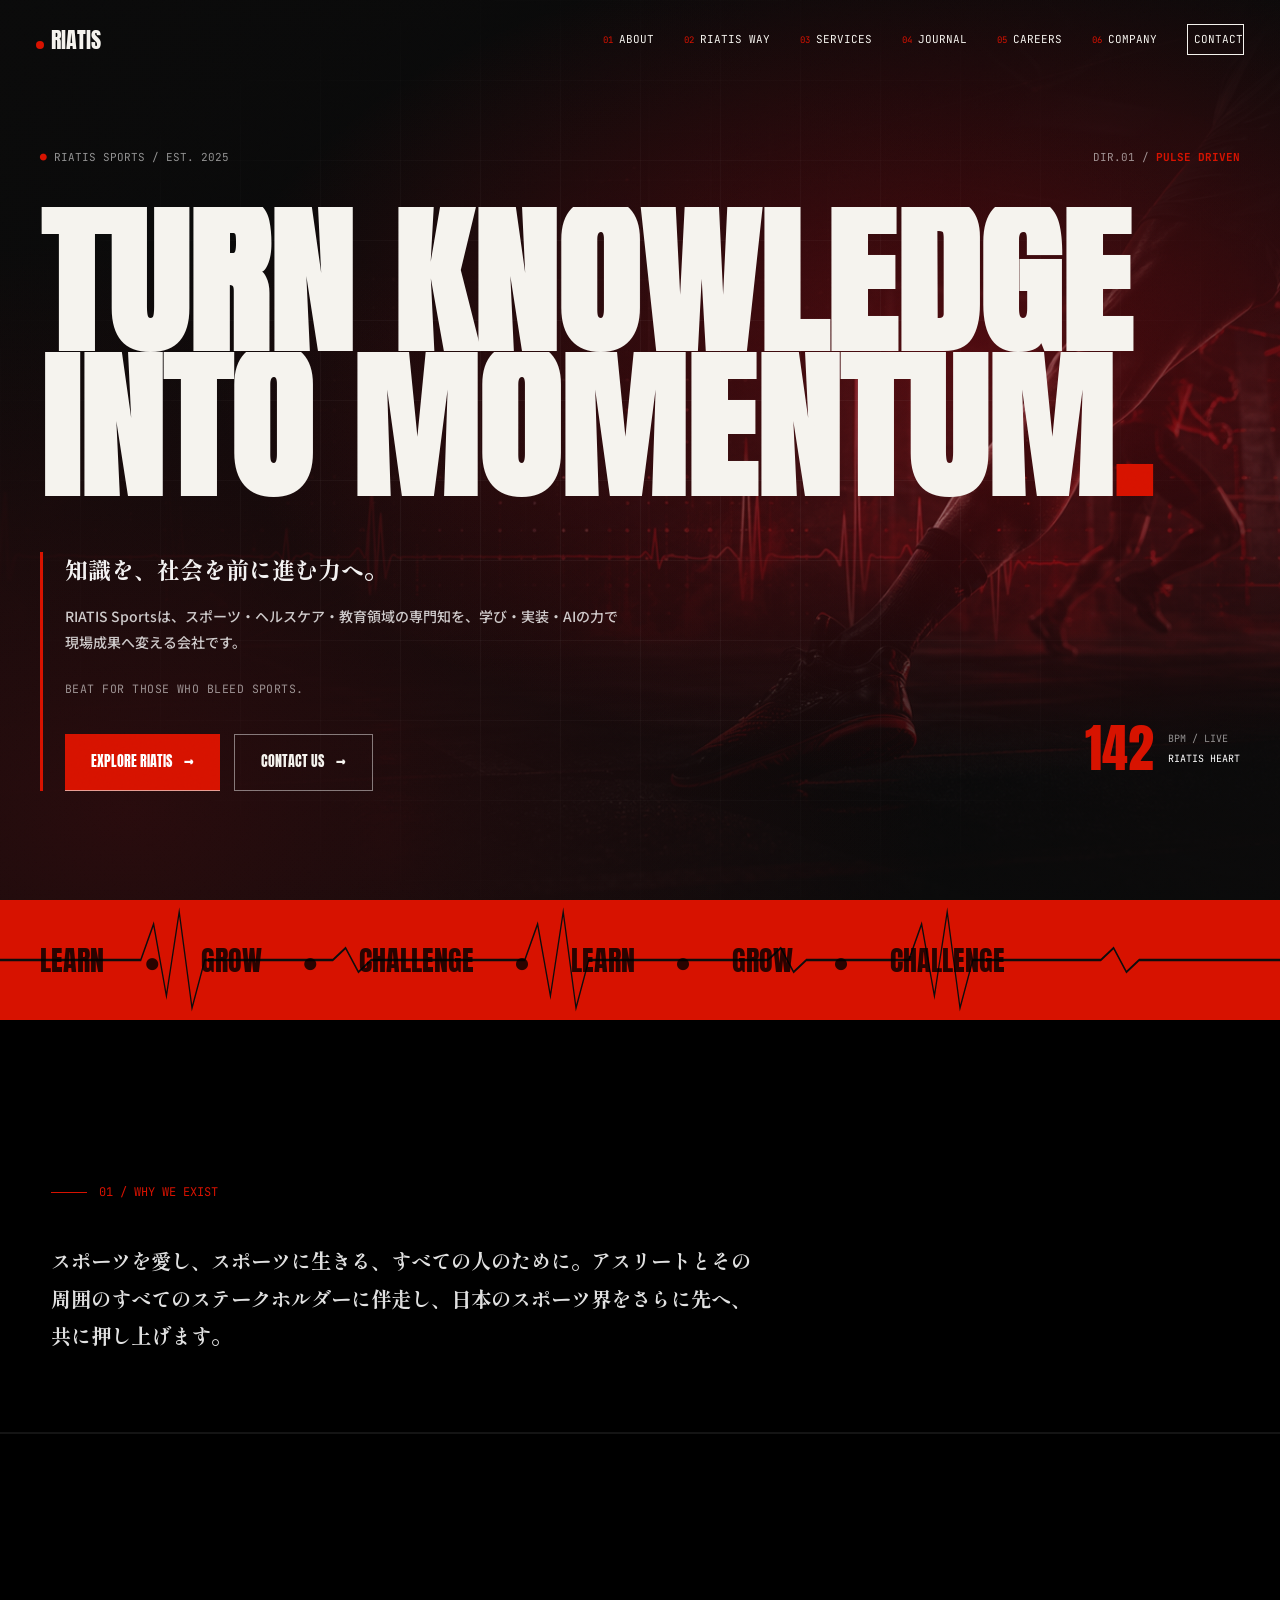
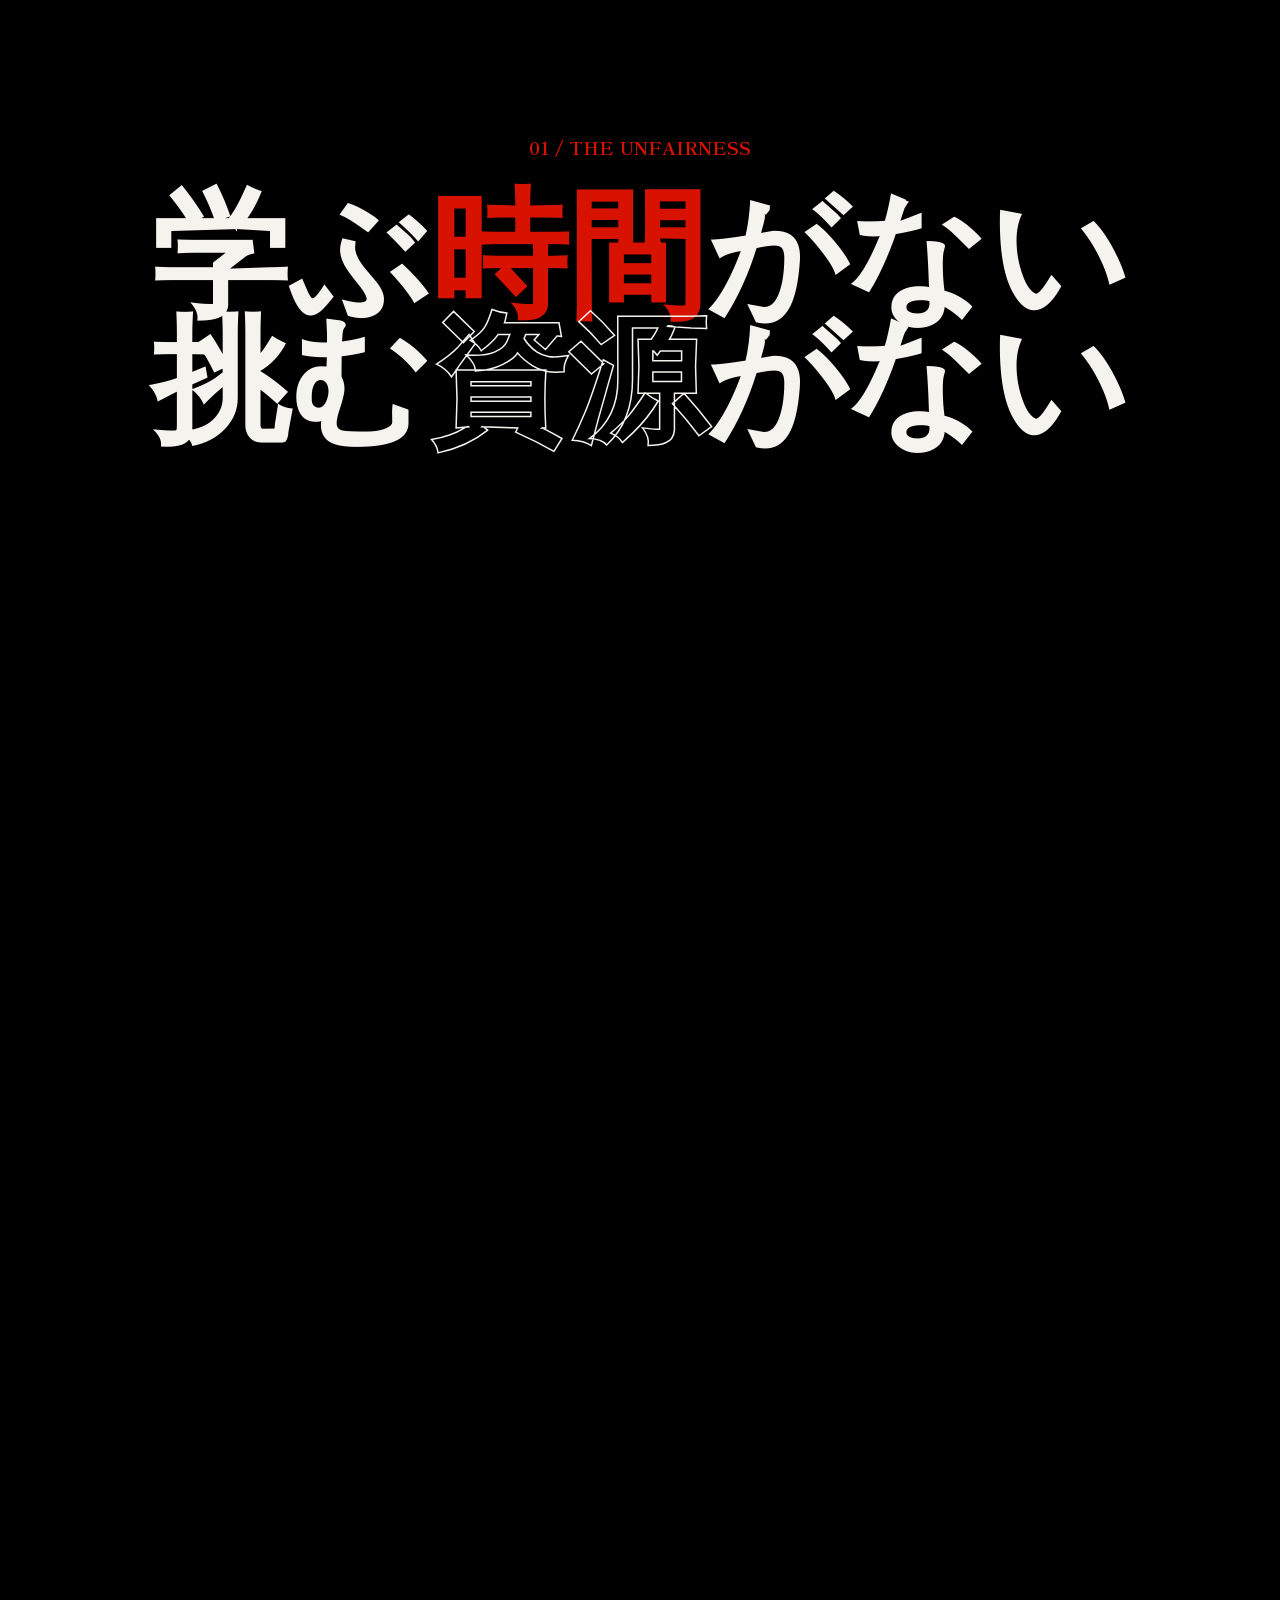
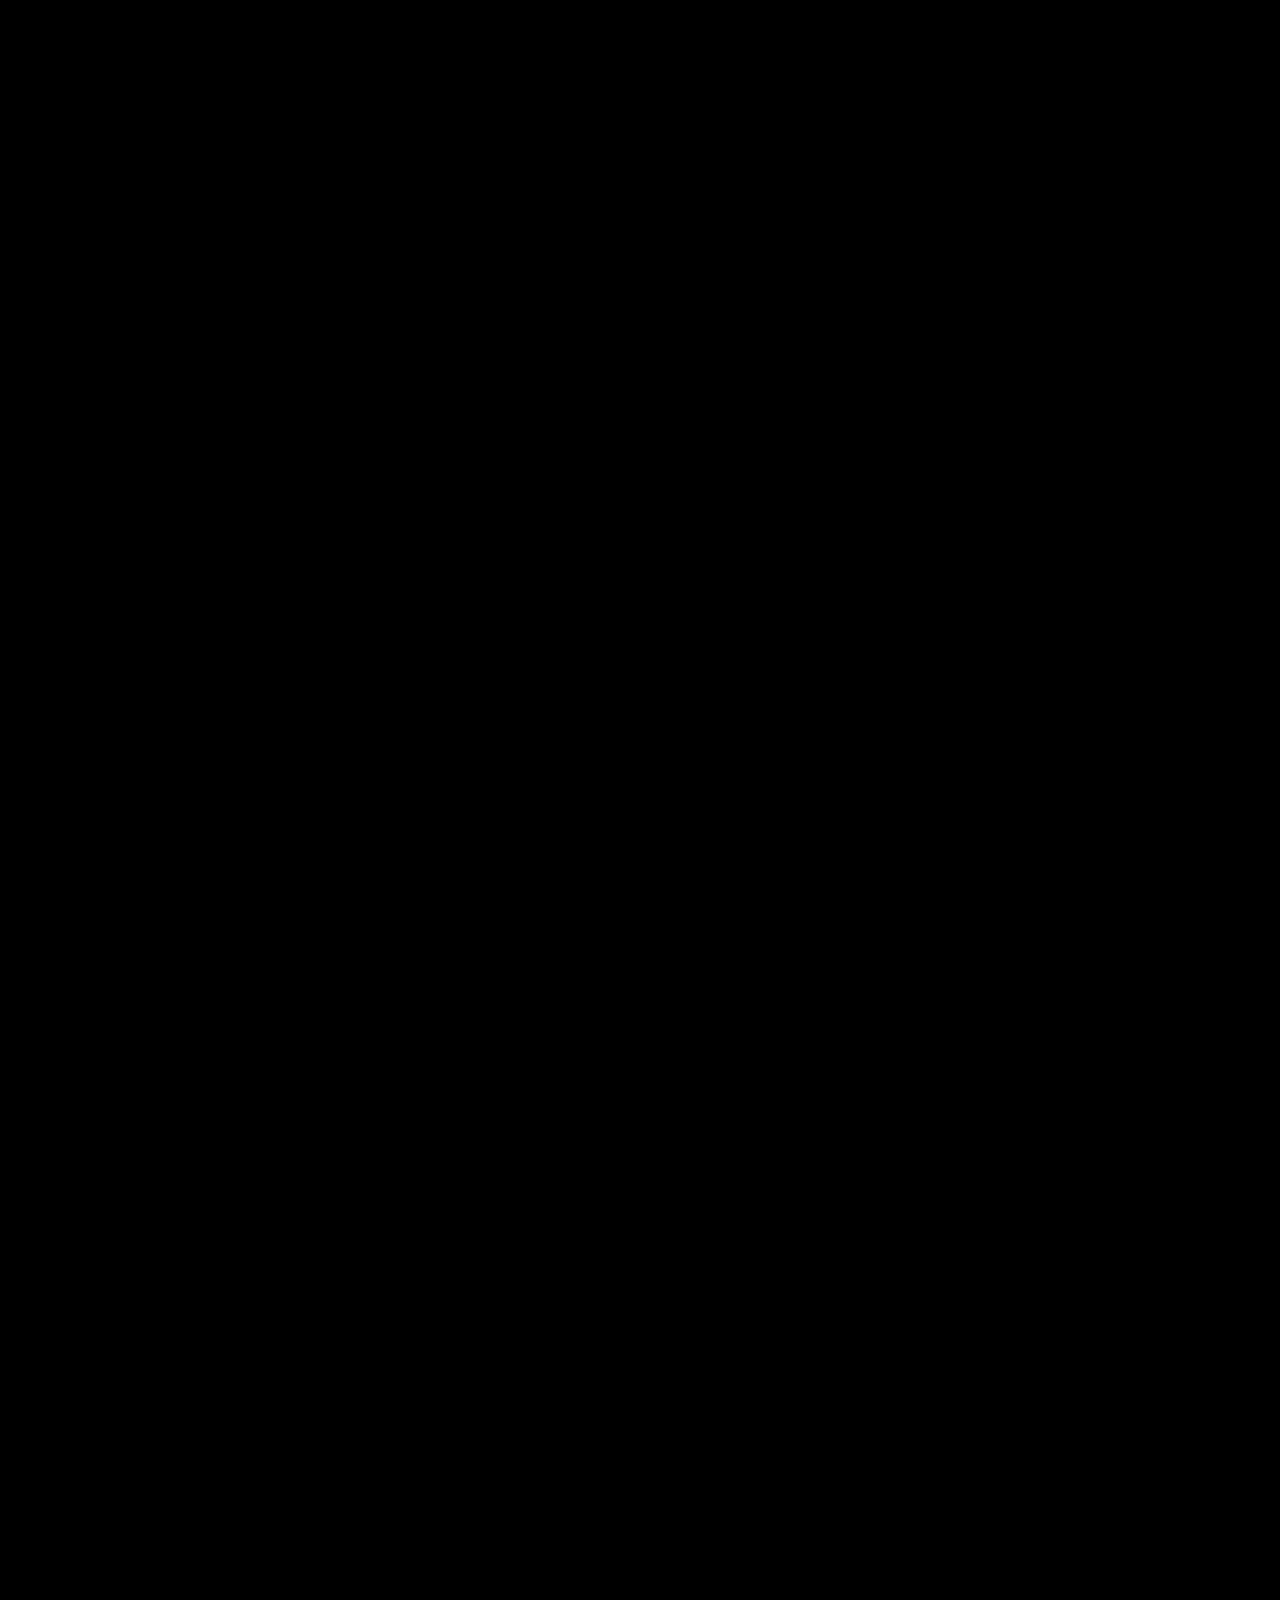
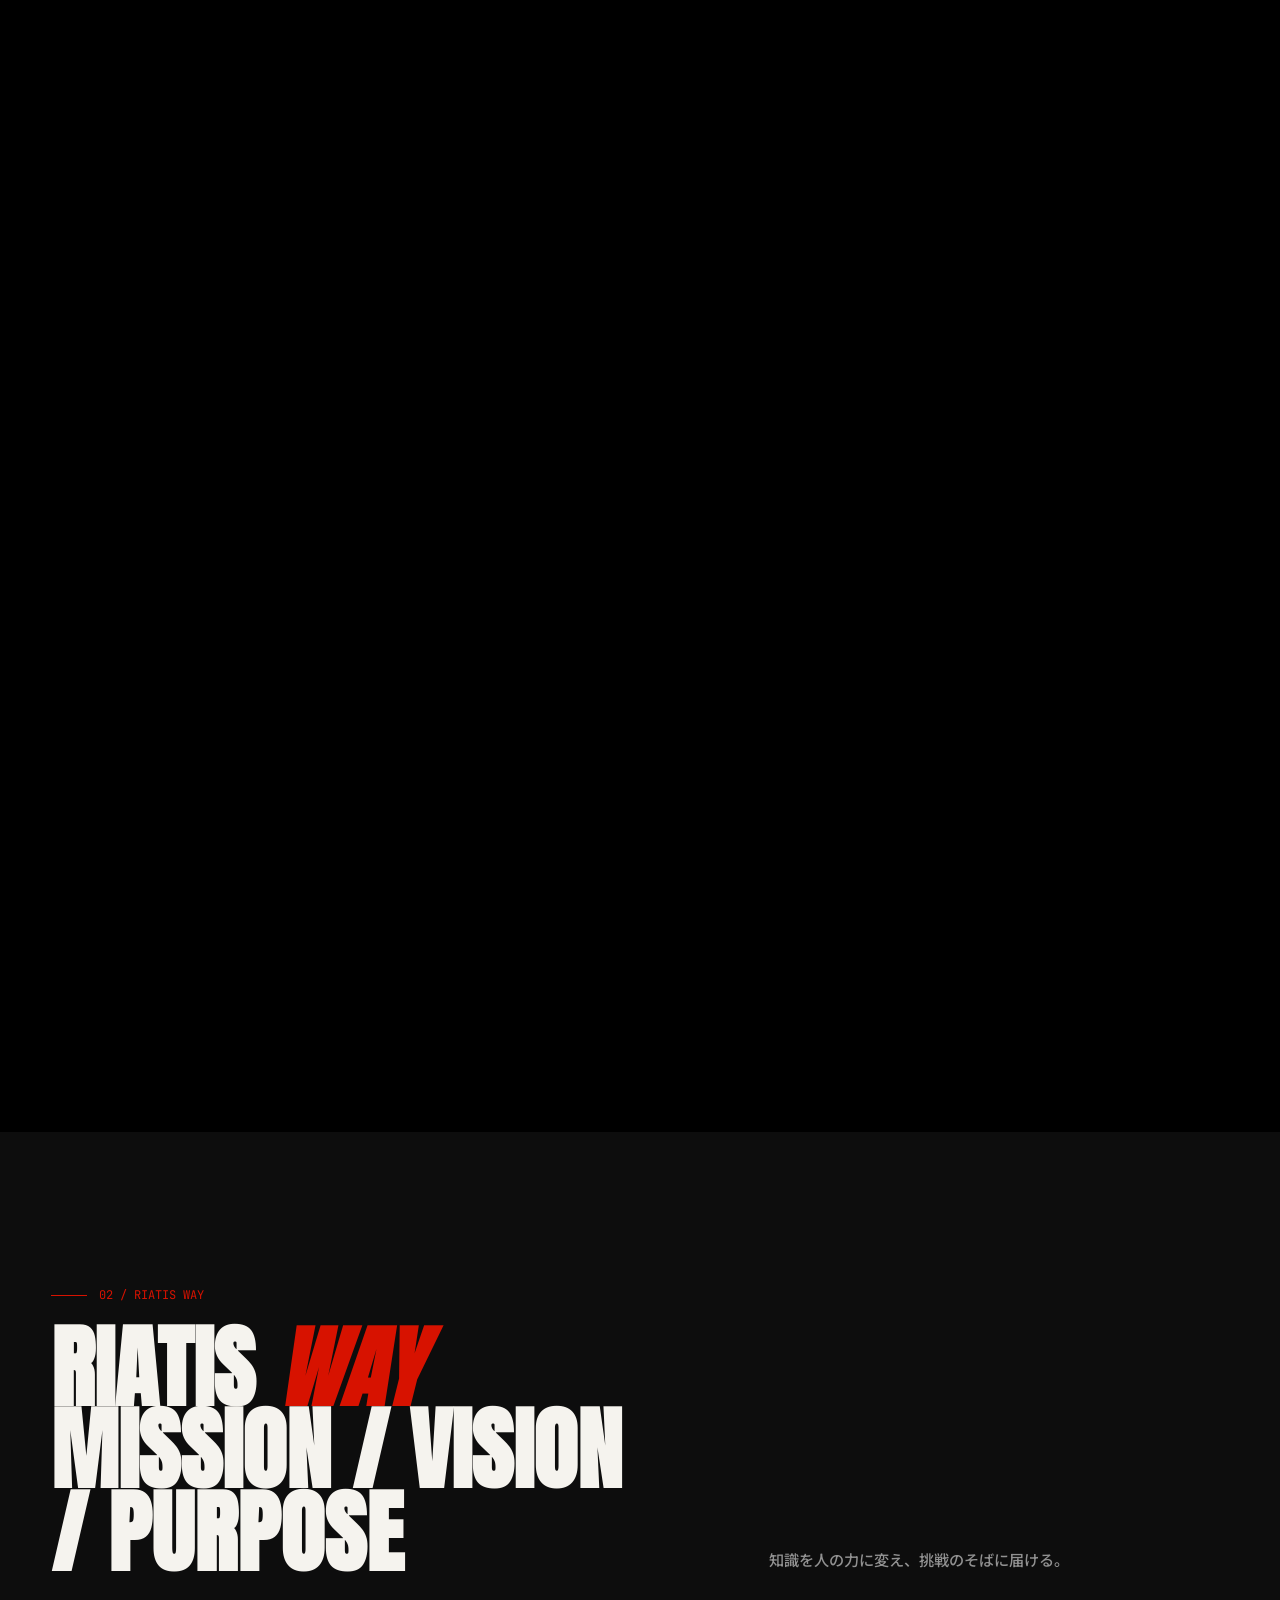
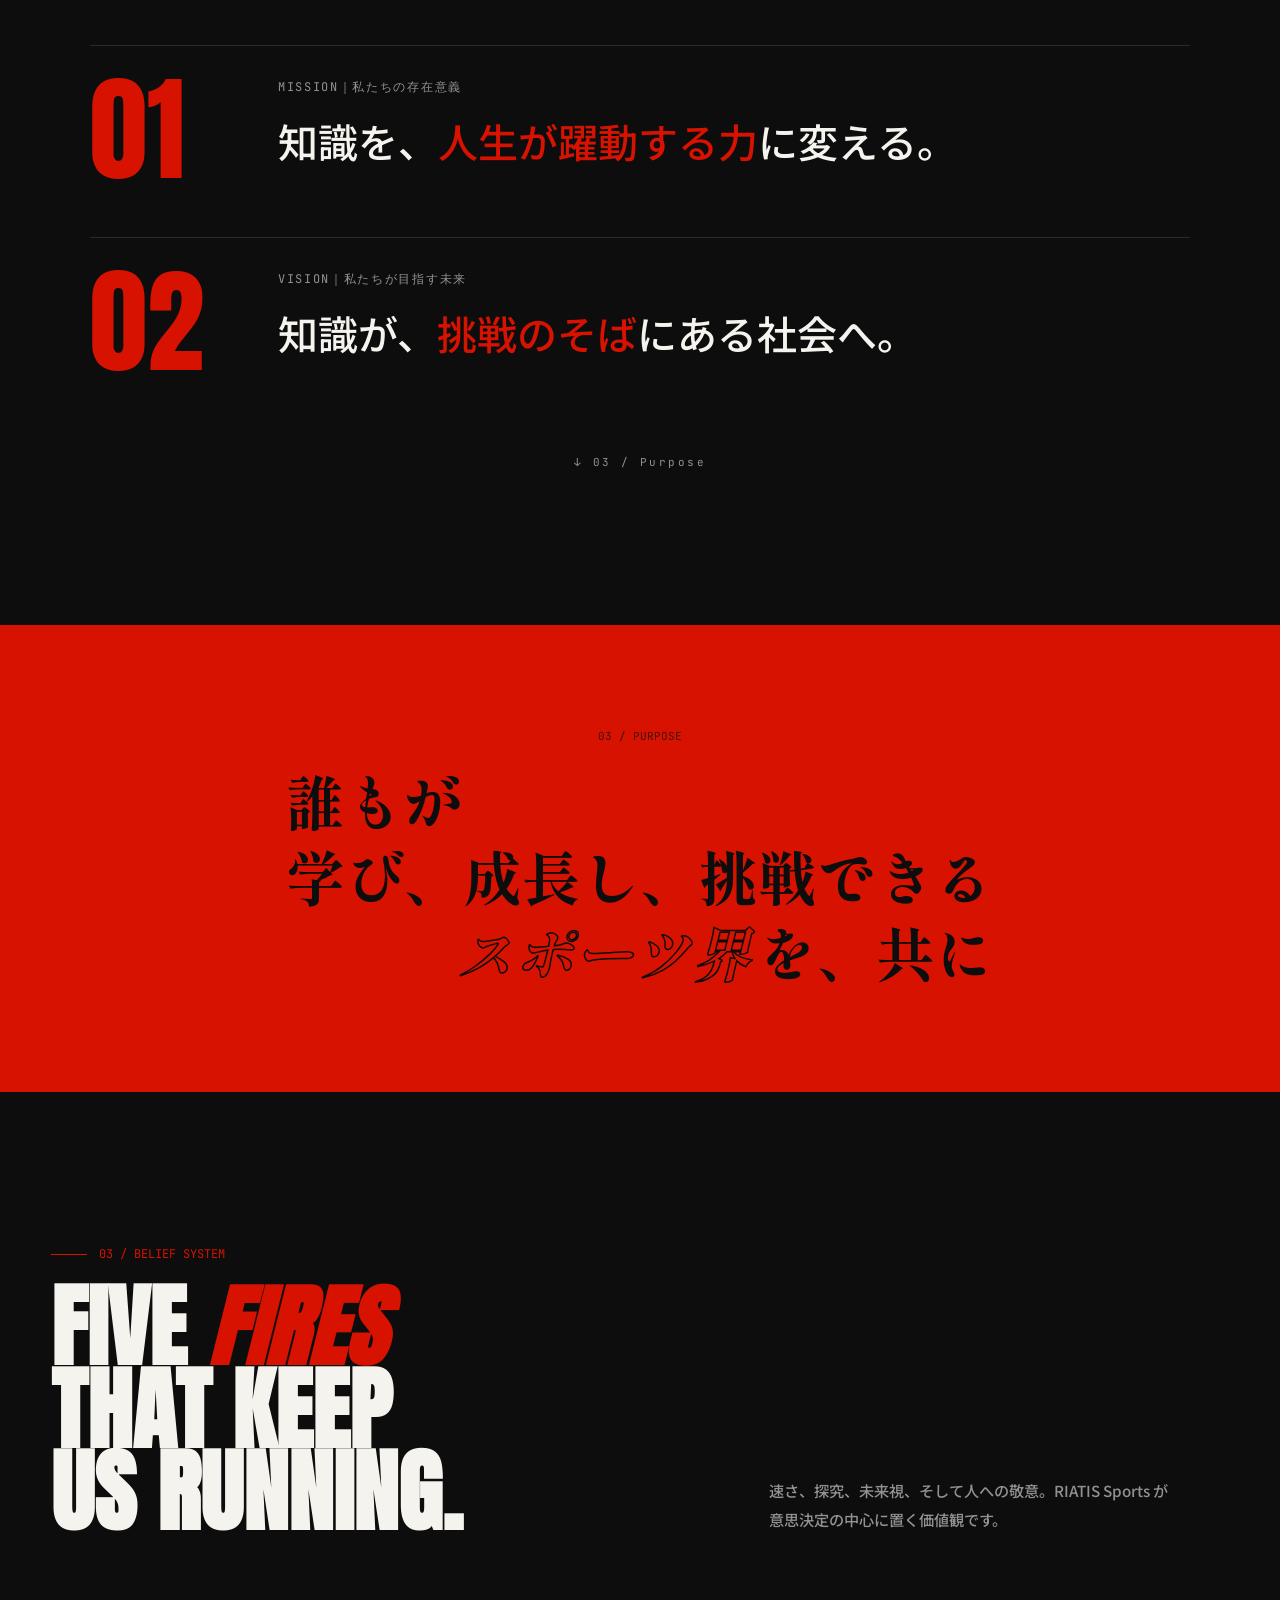
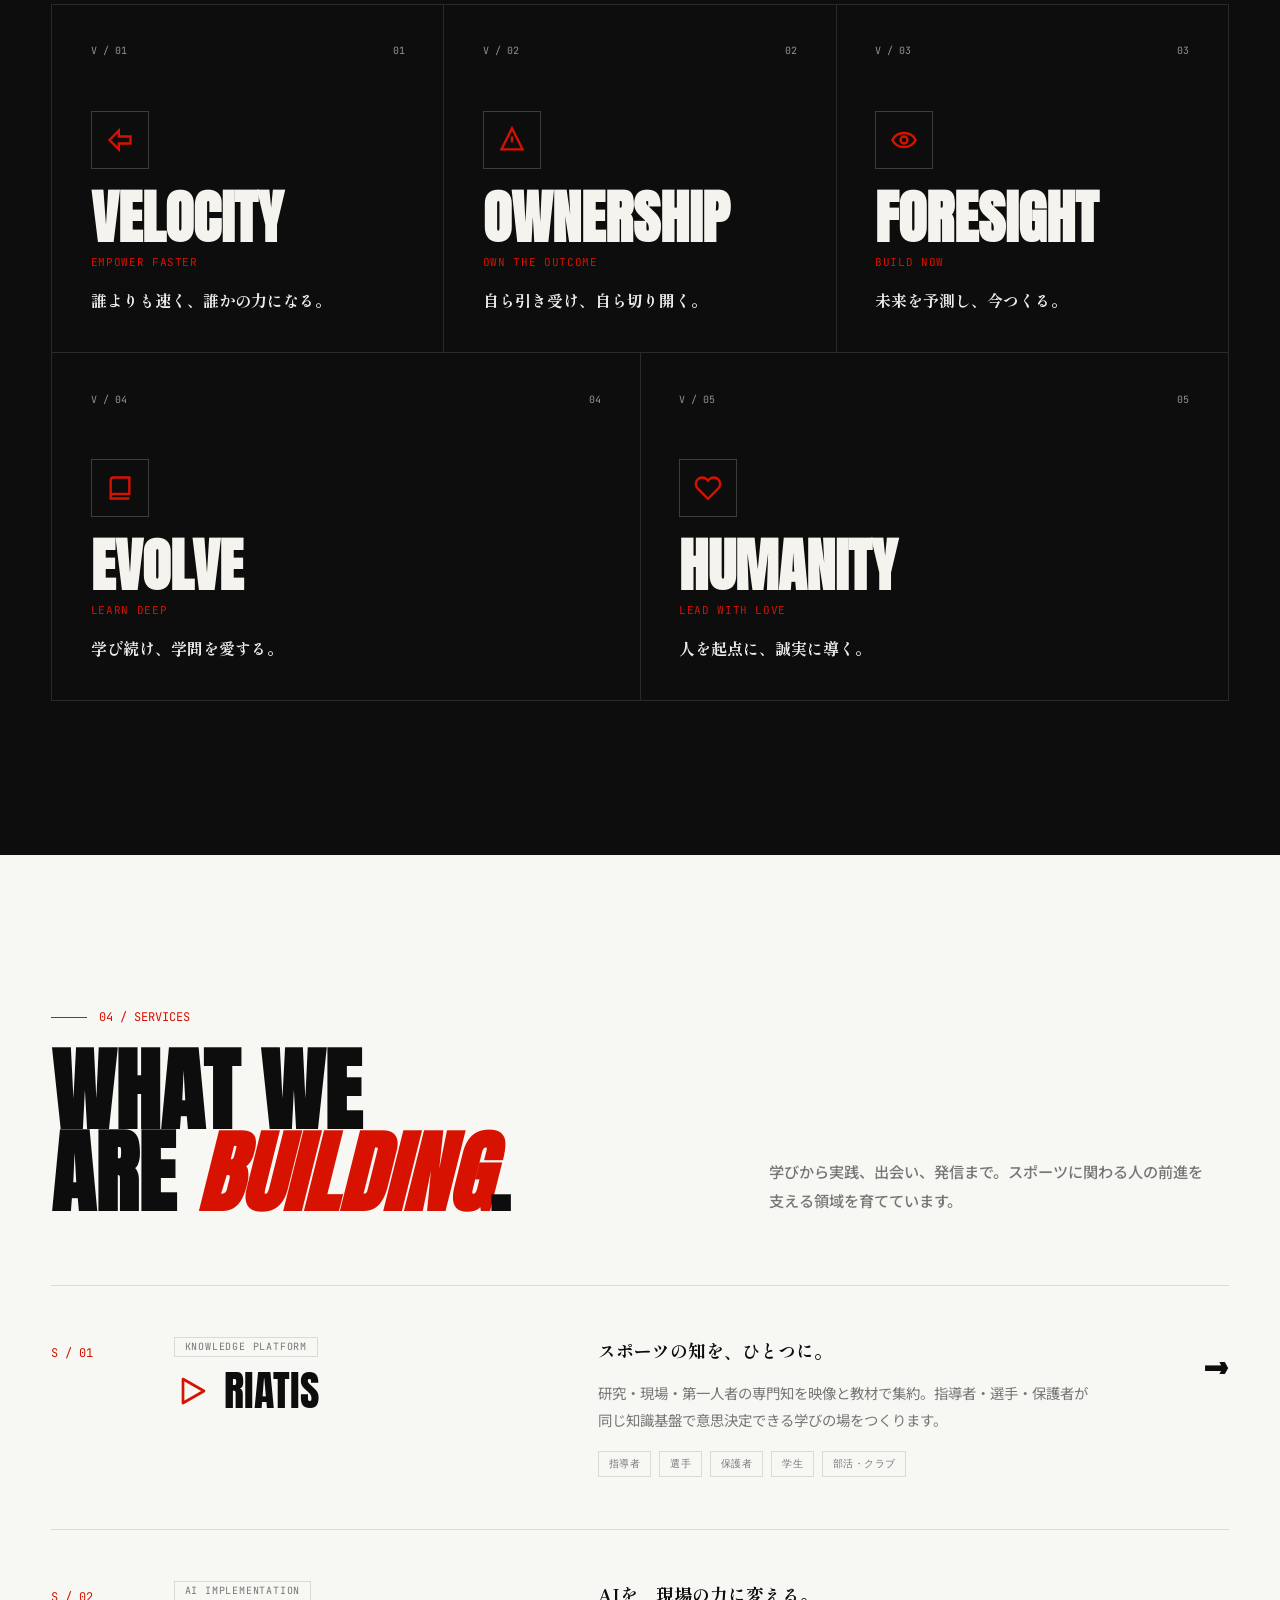
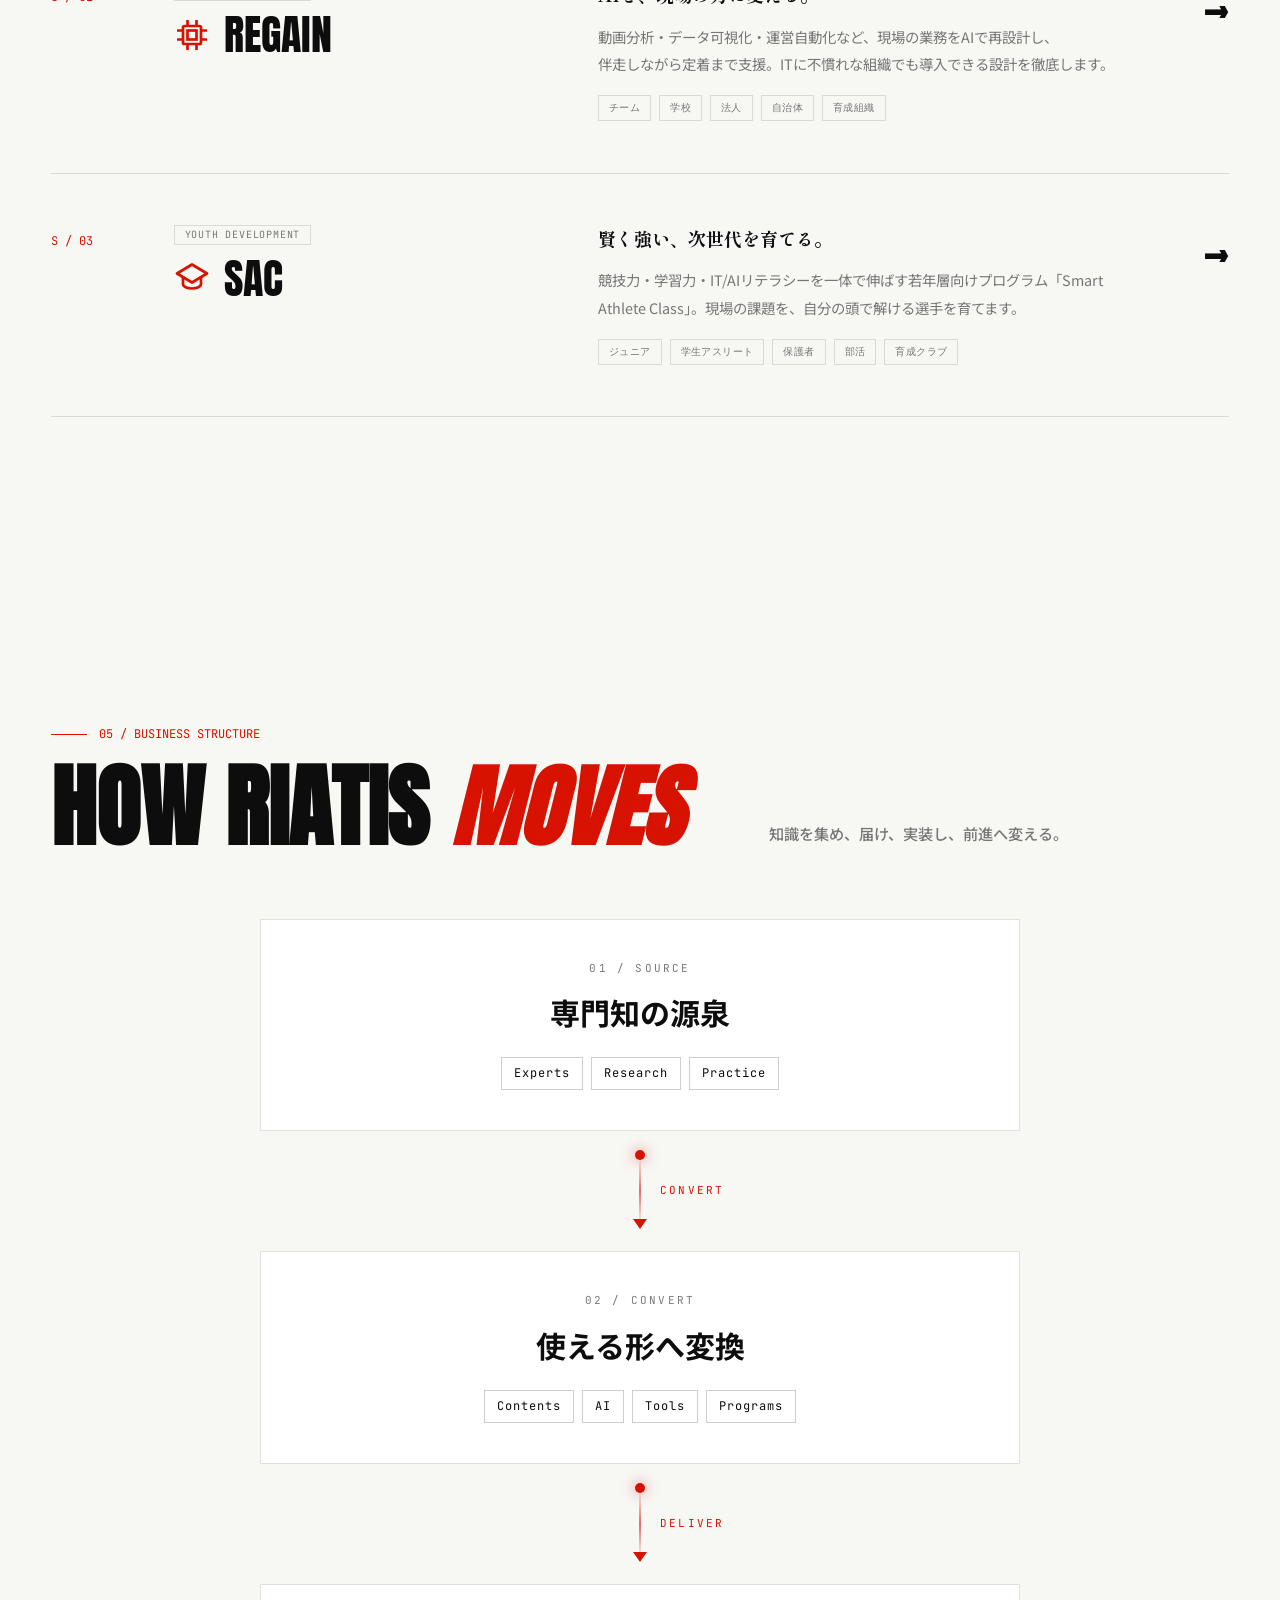
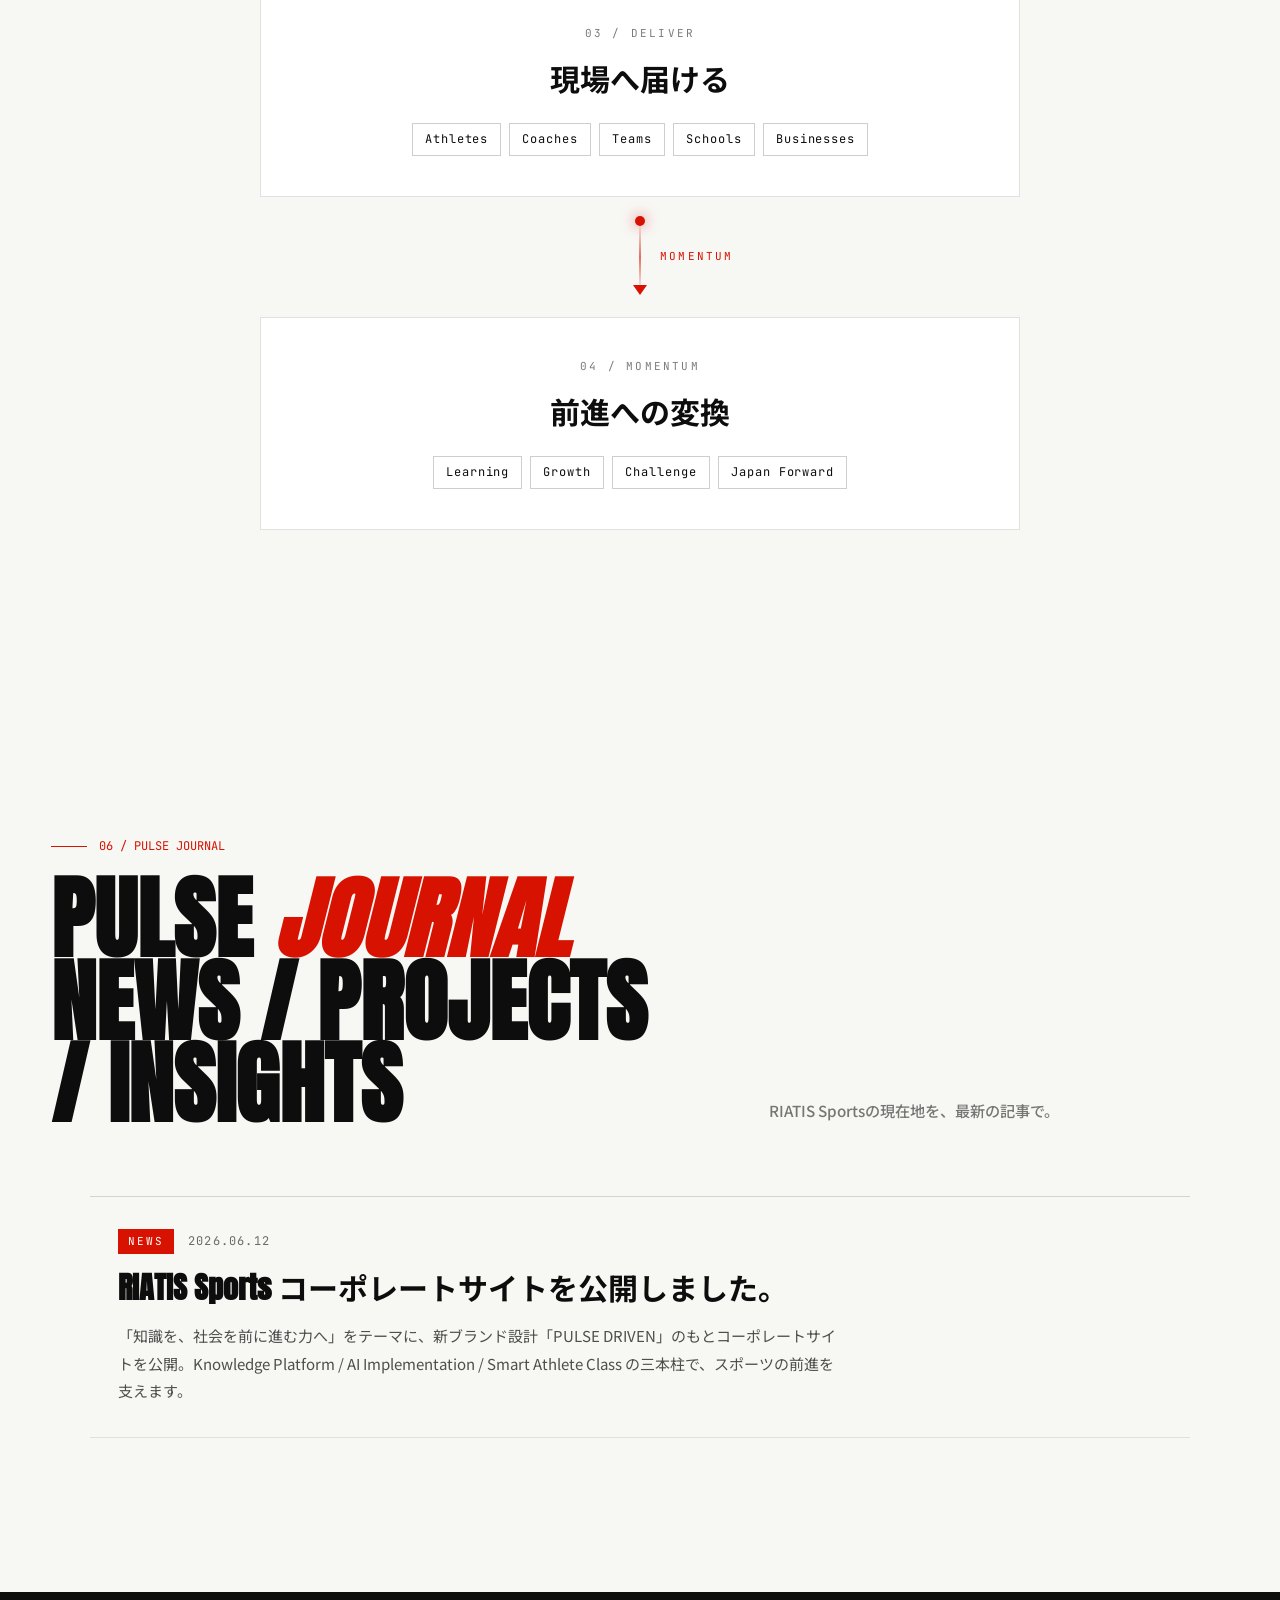
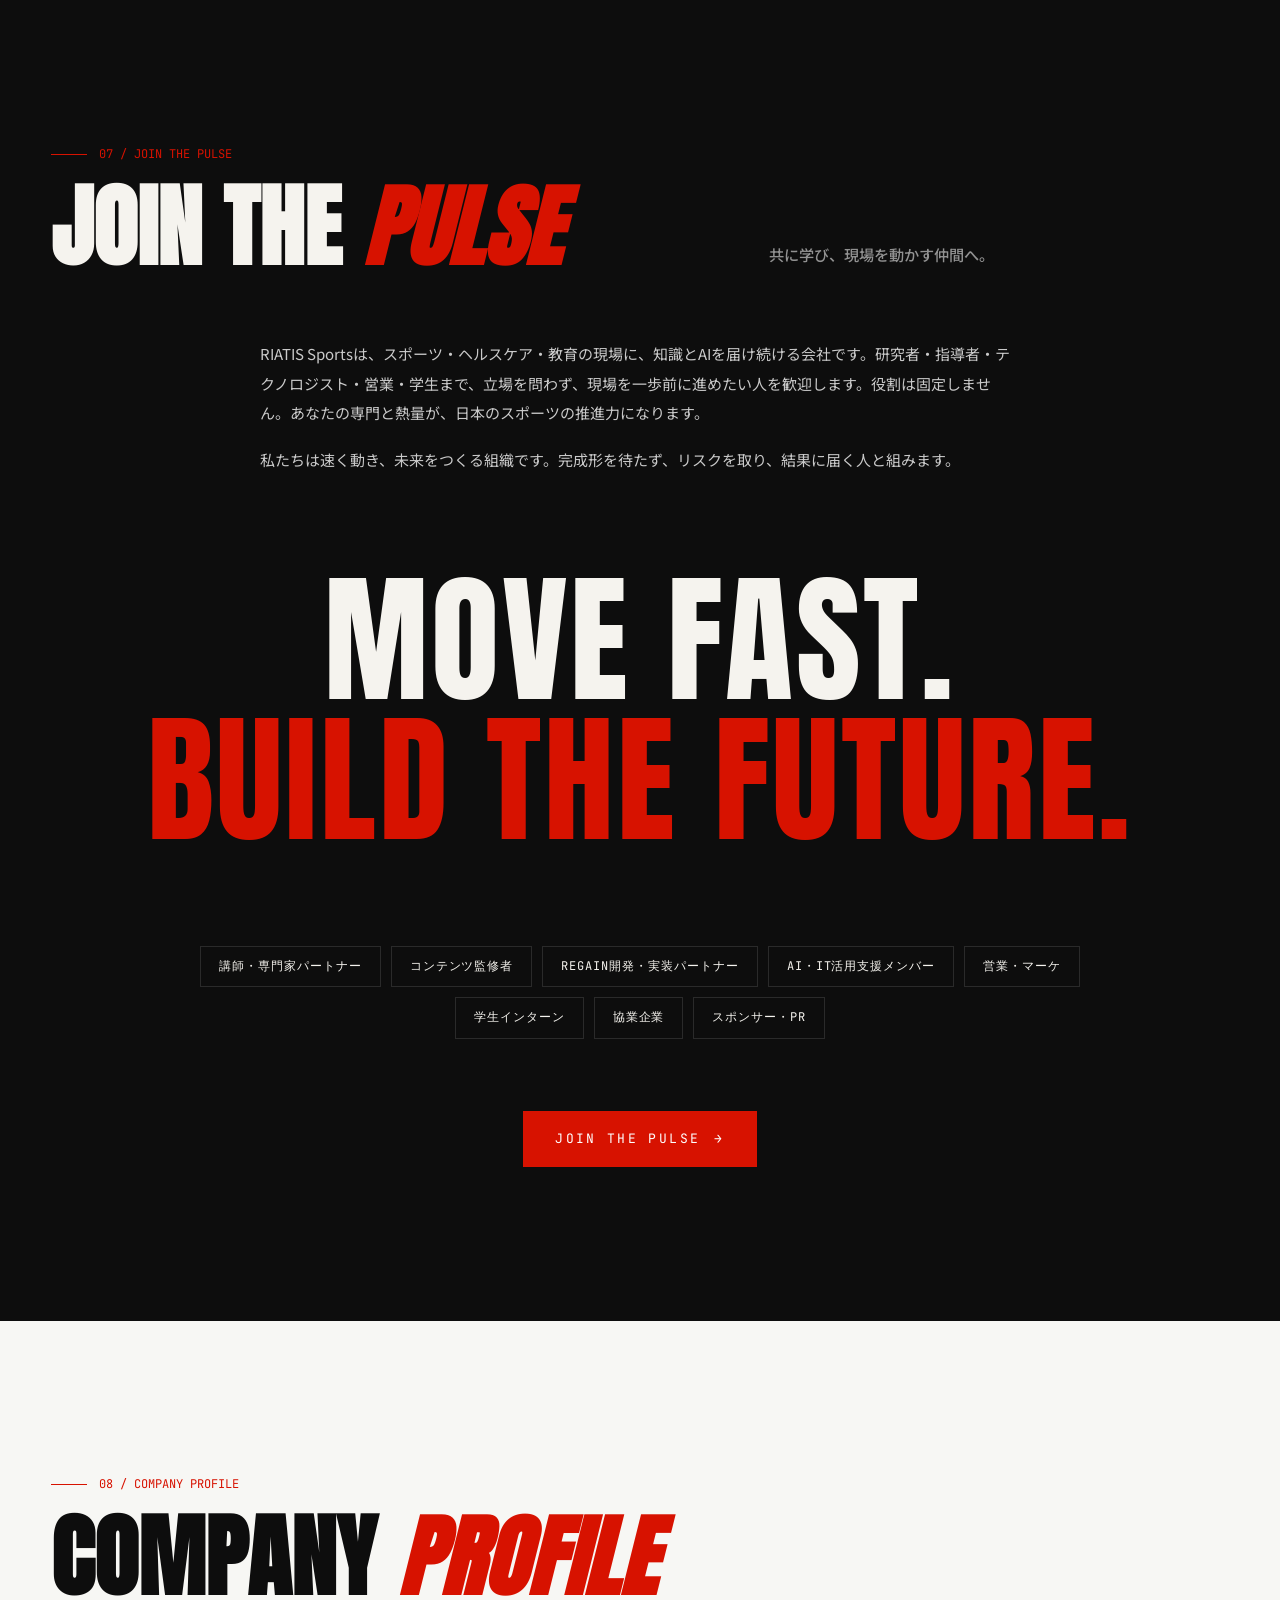
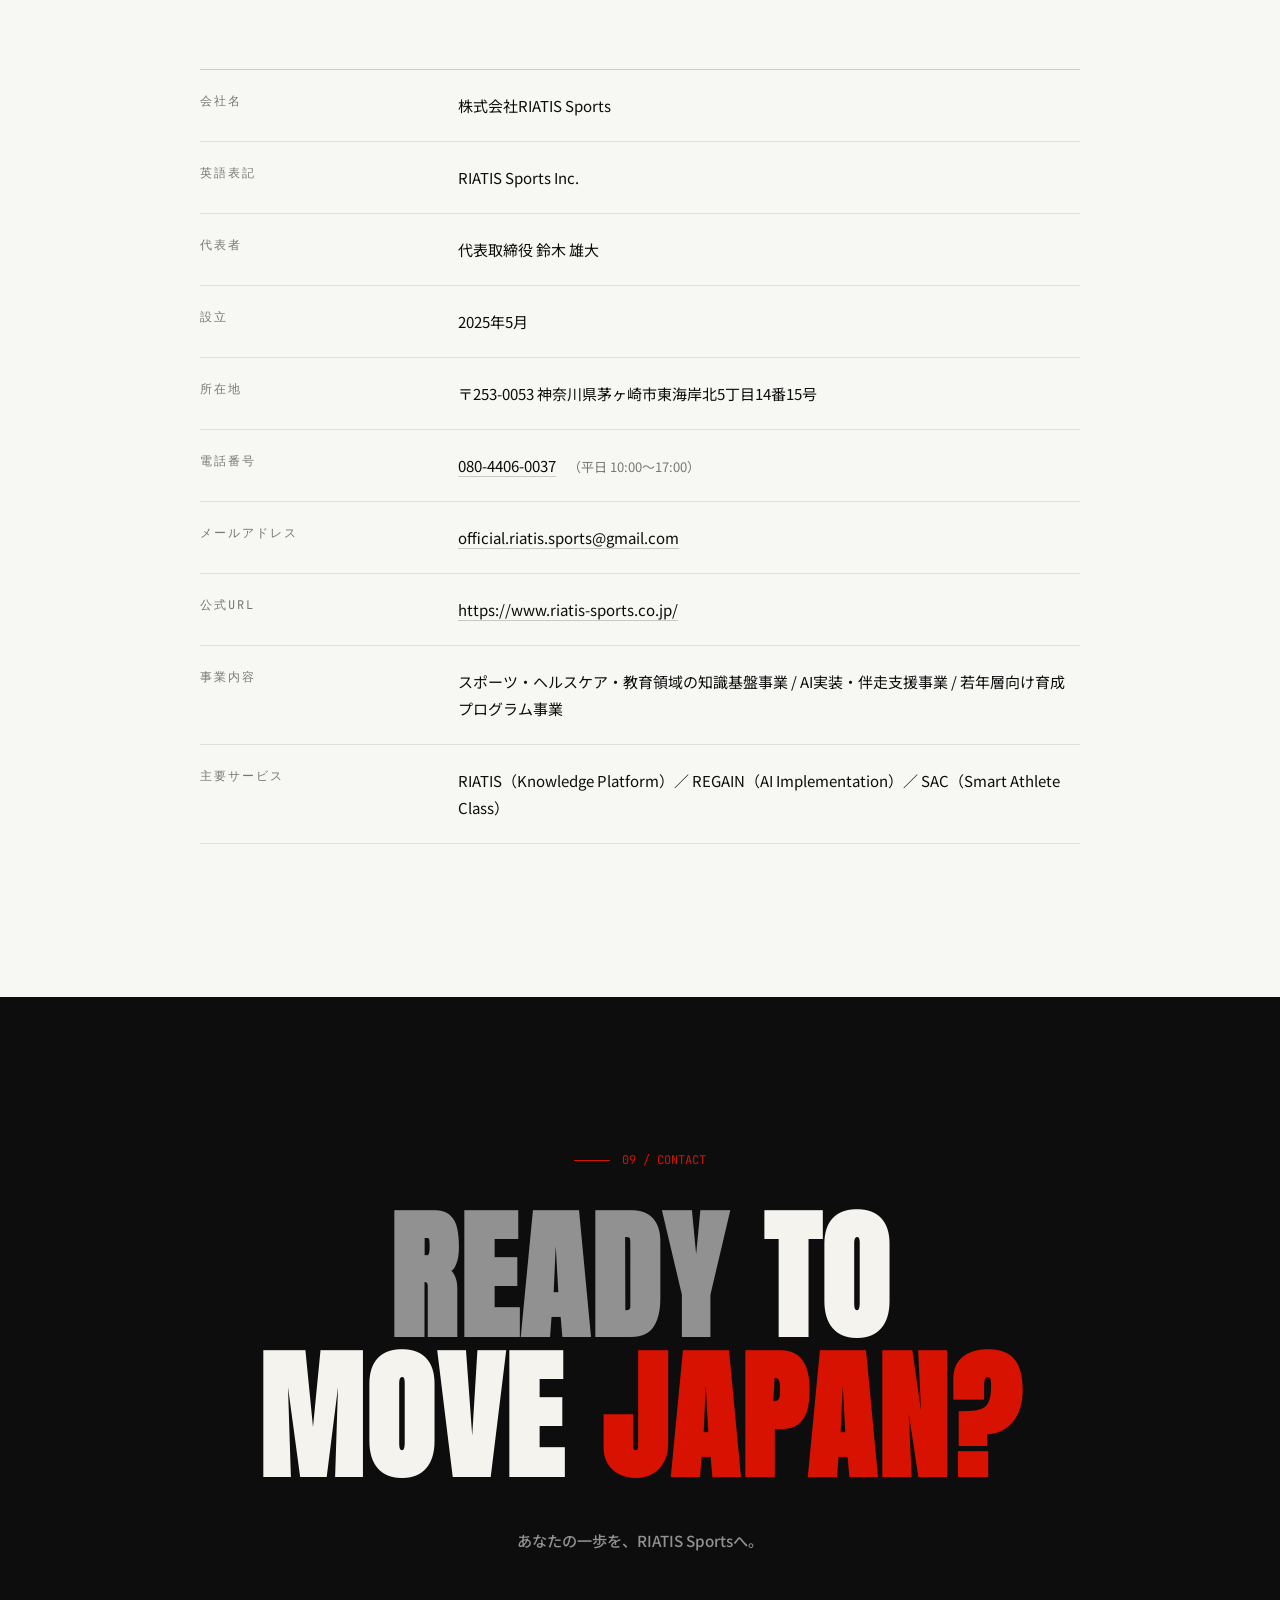
==== index.html @ c96561b6 "feat: Phase 4 Components 演出強化 + 特商法v3対応 Phase 4 Components ホバー演出の磨き込み - BusinessFlow 矢印を「Pulseが流れる縦線" ====
<!doctype html>
<html lang="ja">
  <head>
    <meta charset="UTF-8" />
    <meta name="viewport" content="width=device-width, initial-scale=1.0" />
    <title>RIATIS Sports / Pulse Driven</title>
    <meta
      name="description"
      content="株式会社RIATIS Sportsのコーポレートサイト。スポーツを愛し、スポーツに生きるすべての人と共に、日本のスポーツ界を前へ押し上げる。"
    />
    <link rel="preconnect" href="https://fonts.googleapis.com" />
    <link rel="preconnect" href="https://fonts.gstatic.com" crossorigin />
    <link
      href="https://fonts.googleapis.com/css2?family=Anton&family=Inter:wght@700;800&family=JetBrains+Mono:wght@400;500;700&family=Noto+Sans+JP:wght@300;400;500;700;900&family=Shippori+Mincho:wght@500;700;900&display=swap"
      rel="stylesheet"
    />
    <link
      rel="preload"
      href="assets/fonts/genseki/RIATIS-Display-H.subset.woff2"
      as="font"
      type="font/woff2"
      crossorigin
    />
    <link rel="preload" href="assets/riatis-pulse-hero.png" as="image" />
    <link rel="icon" href="assets/favicon.svg" type="image/svg+xml" />
    <link rel="stylesheet" href="styles.css" />
  </head>
  <body id="top" data-dir="01-pulse" class="opening-active">
    <div
      class="opening"
      id="opening"
      role="img"
      aria-label="RIATIS Sports Inc. 知識を社会が躍動する力へ。"
    >
      <div class="opening__red" aria-hidden="true"></div>
      <div class="opening__stack" aria-hidden="true">
        <h1 class="opening__logo"><span class="opening__mask"><span class="opening__char">R</span></span><span class="opening__mask"><span class="opening__char">I</span></span><span class="opening__mask"><span class="opening__char">A</span></span><span class="opening__mask"><span class="opening__char">T</span></span><span class="opening__mask"><span class="opening__char">I</span></span><span class="opening__mask"><span class="opening__char">S</span></span></h1>
        <p class="opening__sub">SPORTS INC.</p>
        <span class="opening__line"></span>
        <p class="opening__tagline">知識を社会が躍動する力へ。</p>
      </div>
    </div>

    <div class="grain" aria-hidden="true"></div>
    <div class="pulse-fx" aria-hidden="true"></div>

    <header class="site-header">
      <nav class="site-nav" aria-label="Global navigation">
        <a href="#top" class="logo" aria-label="RIATIS Sports top">
          <span class="dot" aria-hidden="true"></span>
          RIATIS
        </a>
        <button class="menu-btn" id="menuBtn" type="button" aria-label="メニューを開く" aria-expanded="false" aria-controls="globalNav">
          <span></span>
          <span></span>
        </button>
        <ul class="nav-links" id="globalNav">
          <li><a href="#why" data-num="01">About</a></li>
          <li><a href="#way" data-num="02">RIATIS Way</a></li>
          <li><a href="#services" data-num="03">Services</a></li>
          <li><a href="#journal" data-num="04">Journal</a></li>
          <li><a href="#join" data-num="05">Careers</a></li>
          <li><a href="#company" data-num="06">Company</a></li>
          <li class="nav-cta-item"><a href="#contact" class="nav-cta">Contact</a></li>
        </ul>
      </nav>
    </header>

    <main>
      <section class="hero" aria-labelledby="hero-title" data-theme="dark">
        <div class="hero-grid" aria-hidden="true"></div>
        <div class="hero-inner">
          <div class="hero-meta">
            <div><b>●</b> RIATIS SPORTS / EST. 2025</div>
            <div>DIR.01 / <b>PULSE DRIVEN</b></div>
          </div>
          <h1 id="hero-title">
            <span class="line"><span>TURN KNOWLEDGE</span></span>
            <span class="line"><span>INTO MOMENTUM<em class="red">.</em></span></span>
          </h1>
          <div class="hero-sub">
            <div class="hero-copy">
              <p class="hero-lead">知識を、社会を前に進む力へ。</p>
              <p class="hero-statement">
                RIATIS Sportsは、スポーツ・ヘルスケア・教育領域の専門知を、学び・実装・AIの力で現場成果へ変える会社です。
              </p>
              <p class="hero-subtag">BEAT FOR THOSE WHO BLEED SPORTS.</p>
              <div class="hero-cta">
                <a class="hero-btn hero-btn--primary" href="#services">
                  <span>Explore RIATIS</span>
                  <span aria-hidden="true">→</span>
                </a>
                <a class="hero-btn hero-btn--ghost" href="#contact">
                  <span>Contact us</span>
                  <span aria-hidden="true">→</span>
                </a>
              </div>
            </div>
            <div class="bpm" aria-label="RIATIS heart beats per minute">
              <div class="num">142</div>
              <div>
                <div>BPM / LIVE</div>
                <div class="bpm-label">RIATIS HEART</div>
              </div>
            </div>
          </div>
        </div>
      </section>

      <div class="ecg" aria-hidden="true">
        <div class="words">
          <span>LEARN</span>
          <span>●</span>
          <span>GROW</span>
          <span>●</span>
          <span>CHALLENGE</span>
          <span>●</span>
          <span>LEARN</span>
          <span>●</span>
          <span>GROW</span>
          <span>●</span>
          <span>CHALLENGE</span>
        </div>
        <svg viewBox="0 0 2000 100" preserveAspectRatio="none" focusable="false">
          <path
            d="M0 50 L200 50 L220 50 L240 20 L260 80 L280 10 L300 90 L320 50 L500 50 L520 50 L540 40 L560 60 L580 50 L800 50 L820 50 L840 20 L860 80 L880 10 L900 90 L920 50 L1100 50 L1200 50 L1220 40 L1240 60 L1260 50 L1420 50 L1440 20 L1460 80 L1480 10 L1500 90 L1520 50 L1720 50 L1740 40 L1760 60 L1780 50 L2000 50"
            fill="none"
            stroke="#0D0D0D"
            stroke-width="2"
          />
        </svg>
      </div>

      <section class="why" id="why" aria-labelledby="why-eyebrow" data-theme="dark">
        <div class="why-intro">
          <div class="eyebrow reveal" id="why-eyebrow">01 / Why We Exist</div>
          <p class="why-statement reveal">
            スポーツを愛し、スポーツに生きる、すべての人のために。アスリートとその周囲のすべてのステークホルダーに伴走し、日本のスポーツ界をさらに先へ、共に押し上げます。
          </p>
        </div>

        <div class="scroll-theater">
          <div class="progress" aria-hidden="true"><div class="bar" id="pbar"></div></div>
          <div class="idx" id="actIdx" aria-hidden="true">
            <span data-i="0" class="on">01 · 理不尽</span>
            <span data-i="1">02 · 学び</span>
            <span data-i="2">03 · 挑戦</span>
            <span data-i="3">04 · 前進</span>
          </div>

          <div class="sticky">
            <div class="act on" data-i="0">
              <div class="act-copy">
                <span class="sm">01 / THE UNFAIRNESS</span>
                <h2 id="why-title">学ぶ<span class="r">時間</span>がない<br />挑む<span class="o">資源</span>がない</h2>
              </div>
            </div>
            <div class="act" data-i="1">
              <div class="act-copy">
                <span class="sm">02 / LEARN</span>
                <h2>スポーツの<br class="mobile-br" /><span class="r">叡智</span>を<br />もっと気軽に</h2>
              </div>
            </div>
            <div class="act" data-i="2">
              <div class="act-copy">
                <span class="sm">03 / CHALLENGE</span>
                <h2>挑戦の<span class="o">機会</span>を<br />全員に<span class="r">等しく</span></h2>
              </div>
            </div>
            <div class="act" data-i="3">
              <div class="act-copy">
                <span class="sm">04 / JAPAN FORWARD</span>
                <h2>スポーツで<br class="mobile-br" /><span class="r">日本</span>を<br />前へ押し上げる</h2>
              </div>
            </div>
          </div>
          <div class="anchor" data-i="0" aria-hidden="true"></div>
          <div class="anchor" data-i="1" aria-hidden="true"></div>
          <div class="anchor" data-i="2" aria-hidden="true"></div>
          <div class="anchor" data-i="3" aria-hidden="true"></div>
        </div>
      </section>

      <section class="way" id="way" aria-labelledby="way-title" data-theme="dark">
        <div class="section-head">
          <div class="eyebrow reveal">02 / RIATIS Way</div>
          <h2 class="stitle reveal" id="way-title">RIATIS <em>Way</em><span>Mission / Vision / Purpose</span></h2>
          <p class="section-lead reveal">知識を人の力に変え、挑戦のそばに届ける。</p>
        </div>
        <ol class="way-list">
          <li class="way-item reveal">
            <div class="way-num" aria-hidden="true">01</div>
            <div class="way-body">
              <p class="way-label">Mission｜私たちの存在意義</p>
              <h3 class="way-statement">知識を、<span class="r">人生が躍動する力</span>に変える。</h3>
            </div>
          </li>
          <li class="way-item reveal">
            <div class="way-num" aria-hidden="true">02</div>
            <div class="way-body">
              <p class="way-label">Vision｜私たちが目指す未来</p>
              <h3 class="way-statement">知識が、<span class="r">挑戦のそば</span>にある社会へ。</h3>
            </div>
          </li>
        </ol>
        <p class="way-purpose-note reveal" aria-hidden="true">↓ 03 / Purpose</p>
      </section>

      <section class="band" aria-labelledby="purpose-title">
        <div class="pre">03 / PURPOSE</div>
        <h2 id="purpose-title">
          <span class="purpose-stack">
            <span class="purpose-line purpose-line--lead">誰もが</span>
            <span class="purpose-line purpose-line--main">学び、成長し、挑戦できる</span>
            <span class="purpose-line purpose-line--closing"><i>スポーツ界</i>を、共に</span>
          </span>
        </h2>
      </section>

      <section class="belief" id="belief" aria-labelledby="belief-title" data-theme="dark">
        <div class="section-head">
          <div class="eyebrow reveal">03 / Belief System</div>
          <h2 class="stitle reveal" id="belief-title">Five <em>fires</em><span>that keep us running.</span></h2>
          <p class="section-lead reveal">
            速さ、探究、未来視、そして人への敬意。RIATIS Sports が意思決定の中心に置く価値観です。
          </p>
        </div>

        <div class="values">
          <article class="value reveal">
            <div class="top"><span>V / 01</span><span>01</span></div>
            <div class="value-body">
              <div class="iconbox" aria-hidden="true">
                <svg viewBox="0 0 24 24" fill="none" stroke-width="2"><path d="M3 12l8-8v5h10v6H11v5z" /></svg>
              </div>
              <h3>Velocity</h3>
              <p class="value-sub">Empower Faster</p>
              <p class="value-jp">誰よりも速く、誰かの力になる。</p>
            </div>
          </article>
          <article class="value reveal">
            <div class="top"><span>V / 02</span><span>02</span></div>
            <div class="value-body">
              <div class="iconbox" aria-hidden="true">
                <svg viewBox="0 0 24 24" fill="none" stroke-width="2"><path d="M12 2L3 20h18zM12 9v5M12 17h.01" /></svg>
              </div>
              <h3>Ownership</h3>
              <p class="value-sub">Own the Outcome</p>
              <p class="value-jp">自ら引き受け、自ら切り開く。</p>
            </div>
          </article>
          <article class="value reveal">
            <div class="top"><span>V / 03</span><span>03</span></div>
            <div class="value-body">
              <div class="iconbox" aria-hidden="true">
                <svg viewBox="0 0 24 24" fill="none" stroke-width="2"><circle cx="12" cy="12" r="3" /><path d="M2 12c3-6 9-6 10-6s7 0 10 6c-3 6-9 6-10 6s-7 0-10-6z" /></svg>
              </div>
              <h3>Foresight</h3>
              <p class="value-sub">Build Now</p>
              <p class="value-jp">未来を予測し、今つくる。</p>
            </div>
          </article>
          <article class="value reveal">
            <div class="top"><span>V / 04</span><span>04</span></div>
            <div class="value-body">
              <div class="iconbox" aria-hidden="true">
                <svg viewBox="0 0 24 24" fill="none" stroke-width="2"><path d="M4 19.5A2.5 2.5 0 016.5 17H20V3H6.5A2.5 2.5 0 004 5.5zM4 19.5V21h16" /></svg>
              </div>
              <h3>Evolve</h3>
              <p class="value-sub">Learn Deep</p>
              <p class="value-jp">学び続け、学問を愛する。</p>
            </div>
          </article>
          <article class="value reveal">
            <div class="top"><span>V / 05</span><span>05</span></div>
            <div class="value-body">
              <div class="iconbox" aria-hidden="true">
                <svg viewBox="0 0 24 24" fill="none" stroke-width="2"><path d="M20.8 4.6a5.5 5.5 0 00-7.8 0L12 5.7l-1-1.1a5.5 5.5 0 00-7.8 7.8l1 1 7.8 7.8 7.8-7.8 1-1a5.5 5.5 0 000-7.8z" /></svg>
              </div>
              <h3>Humanity</h3>
              <p class="value-sub">Lead with Love</p>
              <p class="value-jp">人を起点に、誠実に導く。</p>
            </div>
          </article>
        </div>
      </section>

      <section class="svc" id="services" aria-labelledby="services-title" data-theme="light">
        <div class="section-head">
          <div class="eyebrow reveal">04 / Services</div>
          <h2 class="stitle reveal" id="services-title">What we are <em>building</em>.</h2>
          <p class="section-lead reveal">
            学びから実践、出会い、発信まで。スポーツに関わる人の前進を支える領域を育てています。
          </p>
        </div>

        <div class="svc-list">
          <article class="svc-item reveal">
            <div class="n">S / 01</div>
            <div class="nm">
              <span class="nm-category">Knowledge Platform</span>
              <span class="nm-headline">
                <svg viewBox="0 0 24 24" fill="none" stroke-width="1.8" aria-hidden="true"><polygon points="6 4 20 12 6 20 6 4" stroke-linejoin="round" /></svg>
                <span class="nm-text">RIATIS</span>
              </span>
            </div>
            <div class="ds">
              <p class="svc-tagline">スポーツの知を、ひとつに。</p>
              <p class="svc-desc">研究・現場・第一人者の専門知を映像と教材で集約。指導者・選手・保護者が同じ知識基盤で意思決定できる学びの場をつくります。</p>
              <ul class="svc-tags" aria-label="対象">
                <li>指導者</li>
                <li>選手</li>
                <li>保護者</li>
                <li>学生</li>
                <li>部活・クラブ</li>
              </ul>
            </div>
            <a class="ar" href="#contact" aria-label="RIATIS について問い合わせる">→</a>
          </article>

          <article class="svc-item reveal">
            <div class="n">S / 02</div>
            <div class="nm">
              <span class="nm-category">AI Implementation</span>
              <span class="nm-headline">
                <svg viewBox="0 0 24 24" fill="none" stroke-width="1.8" aria-hidden="true"><rect x="6" y="6" width="12" height="12" rx="1" /><rect x="9" y="9" width="6" height="6" /><path d="M9 2v4M15 2v4M9 18v4M15 18v4M2 9h4M2 15h4M18 9h4M18 15h4" /></svg>
                <span class="nm-text">REGAIN</span>
              </span>
            </div>
            <div class="ds">
              <p class="svc-tagline">AIを、現場の力に変える。</p>
              <p class="svc-desc">動画分析・データ可視化・運営自動化など、現場の業務をAIで再設計し、伴走しながら定着まで支援。ITに不慣れな組織でも導入できる設計を徹底します。</p>
              <ul class="svc-tags" aria-label="対象">
                <li>チーム</li>
                <li>学校</li>
                <li>法人</li>
                <li>自治体</li>
                <li>育成組織</li>
              </ul>
            </div>
            <a class="ar" href="#contact" aria-label="REGAIN について問い合わせる">→</a>
          </article>

          <article class="svc-item reveal">
            <div class="n">S / 03</div>
            <div class="nm">
              <span class="nm-category">Youth Development</span>
              <span class="nm-headline">
                <svg viewBox="0 0 24 24" fill="none" stroke-width="1.8" aria-hidden="true"><path d="M12 3L2 9l10 6 10-6-10-6z" stroke-linejoin="round" /><path d="M6 11v5c0 1.7 2.7 3 6 3s6-1.3 6-3v-5" stroke-linejoin="round" /></svg>
                <span class="nm-text">SAC</span>
              </span>
            </div>
            <div class="ds">
              <p class="svc-tagline">賢く強い、次世代を育てる。</p>
              <p class="svc-desc">競技力・学習力・IT/AIリテラシーを一体で伸ばす若年層向けプログラム「Smart Athlete Class」。現場の課題を、自分の頭で解ける選手を育てます。</p>
              <ul class="svc-tags" aria-label="対象">
                <li>ジュニア</li>
                <li>学生アスリート</li>
                <li>保護者</li>
                <li>部活</li>
                <li>育成クラブ</li>
              </ul>
            </div>
            <a class="ar" href="#contact" aria-label="SAC について問い合わせる">→</a>
          </article>
        </div>
      </section>

      <section class="structure" id="structure" aria-labelledby="structure-title" data-theme="light">
        <div class="section-head">
          <div class="eyebrow reveal">05 / Business Structure</div>
          <h2 class="stitle reveal" id="structure-title">How RIATIS <em>Moves</em></h2>
          <p class="section-lead reveal">知識を集め、届け、実装し、前進へ変える。</p>
        </div>
        <ol class="flow">
          <li class="flow-step reveal">
            <p class="flow-step__label">01 / Source</p>
            <h3 class="flow-step__title">専門知の源泉</h3>
            <ul class="flow-step__tags" aria-label="源泉">
              <li>Experts</li>
              <li>Research</li>
              <li>Practice</li>
            </ul>
          </li>
          <li class="flow-arrow" aria-hidden="true"><span>Convert</span></li>
          <li class="flow-step reveal">
            <p class="flow-step__label">02 / Convert</p>
            <h3 class="flow-step__title">使える形へ変換</h3>
            <ul class="flow-step__tags" aria-label="アウトプット">
              <li>Contents</li>
              <li>AI</li>
              <li>Tools</li>
              <li>Programs</li>
            </ul>
          </li>
          <li class="flow-arrow" aria-hidden="true"><span>Deliver</span></li>
          <li class="flow-step reveal">
            <p class="flow-step__label">03 / Deliver</p>
            <h3 class="flow-step__title">現場へ届ける</h3>
            <ul class="flow-step__tags" aria-label="届け先">
              <li>Athletes</li>
              <li>Coaches</li>
              <li>Teams</li>
              <li>Schools</li>
              <li>Businesses</li>
            </ul>
          </li>
          <li class="flow-arrow" aria-hidden="true"><span>Momentum</span></li>
          <li class="flow-step flow-step--last reveal">
            <p class="flow-step__label">04 / Momentum</p>
            <h3 class="flow-step__title">前進への変換</h3>
            <ul class="flow-step__tags" aria-label="生まれる前進">
              <li>Learning</li>
              <li>Growth</li>
              <li>Challenge</li>
              <li>Japan Forward</li>
            </ul>
          </li>
        </ol>
      </section>

      <section class="journal" id="journal" aria-labelledby="journal-title" data-theme="light">
        <div class="section-head">
          <div class="eyebrow reveal">06 / Pulse Journal</div>
          <h2 class="stitle reveal" id="journal-title">Pulse <em>Journal</em><span>News / Projects / Insights</span></h2>
          <p class="section-lead reveal">RIATIS Sportsの現在地を、最新の記事で。</p>
        </div>
        <ol class="journal-list">
          <li class="journal-item reveal">
            <article>
              <p class="journal-meta">
                <span class="journal-badge journal-badge--news">News</span>
                <time datetime="2026-06-12">2026.06.12</time>
              </p>
              <h3 class="journal-title">RIATIS Sports コーポレートサイトを公開しました。</h3>
              <p class="journal-excerpt">「知識を、社会を前に進む力へ」をテーマに、新ブランド設計「PULSE DRIVEN」のもとコーポレートサイトを公開。Knowledge Platform / AI Implementation / Smart Athlete Class の三本柱で、スポーツの前進を支えます。</p>
            </article>
          </li>
        </ol>
      </section>

      <section class="join" id="join" aria-labelledby="join-title" data-theme="dark">
        <div class="section-head">
          <div class="eyebrow reveal">07 / Join the Pulse</div>
          <h2 class="stitle reveal" id="join-title">Join the <em>Pulse</em></h2>
          <p class="section-lead reveal">共に学び、現場を動かす仲間へ。</p>
        </div>
        <div class="join-copy reveal">
          <p>RIATIS Sportsは、スポーツ・ヘルスケア・教育の現場に、知識とAIを届け続ける会社です。研究者・指導者・テクノロジスト・営業・学生まで、立場を問わず、現場を一歩前に進めたい人を歓迎します。役割は固定しません。あなたの専門と熱量が、日本のスポーツの推進力になります。</p>
          <p>私たちは速く動き、未来をつくる組織です。完成形を待たず、リスクを取り、結果に届く人と組みます。</p>
        </div>
        <p class="join-big reveal">MOVE FAST.<br /><span class="r">BUILD THE FUTURE.</span></p>
        <ul class="join-tags reveal" aria-label="募集カテゴリ">
          <li>講師・専門家パートナー</li>
          <li>コンテンツ監修者</li>
          <li>REGAIN開発・実装パートナー</li>
          <li>AI・IT活用支援メンバー</li>
          <li>営業・マーケ</li>
          <li>学生インターン</li>
          <li>協業企業</li>
          <li>スポンサー・PR</li>
        </ul>
        <a class="join-btn" href="#contact">
          <span>Join the Pulse</span>
          <span aria-hidden="true">→</span>
        </a>
      </section>

      <section class="company" id="company" aria-labelledby="company-title" data-theme="light">
        <div class="section-head">
          <div class="eyebrow reveal">08 / Company Profile</div>
          <h2 class="stitle reveal" id="company-title">Company <em>Profile</em></h2>
        </div>
        <dl class="company-list reveal">
          <div class="company-row">
            <dt>会社名</dt>
            <dd>株式会社RIATIS Sports</dd>
          </div>
          <div class="company-row">
            <dt>英語表記</dt>
            <dd>RIATIS Sports Inc.</dd>
          </div>
          <div class="company-row">
            <dt>代表者</dt>
            <dd>代表取締役 鈴木 雄大</dd>
          </div>
          <div class="company-row">
            <dt>設立</dt>
            <dd>2025年5月</dd>
          </div>
          <div class="company-row">
            <dt>所在地</dt>
            <dd>〒253-0053 神奈川県茅ヶ崎市東海岸北5丁目14番15号</dd>
          </div>
          <div class="company-row">
            <dt>電話番号</dt>
            <dd><a href="tel:+81804406037">080-4406-0037</a><span class="company-note">（平日 10:00〜17:00）</span></dd>
          </div>
          <div class="company-row">
            <dt>メールアドレス</dt>
            <dd><a href="mailto:official.riatis.sports@gmail.com">official.riatis.sports@gmail.com</a></dd>
          </div>
          <div class="company-row">
            <dt>公式URL</dt>
            <dd><a href="https://www.riatis-sports.co.jp/" target="_blank" rel="noopener">https://www.riatis-sports.co.jp/</a></dd>
          </div>
          <div class="company-row">
            <dt>事業内容</dt>
            <dd>スポーツ・ヘルスケア・教育領域の知識基盤事業 / AI実装・伴走支援事業 / 若年層向け育成プログラム事業</dd>
          </div>
          <div class="company-row">
            <dt>主要サービス</dt>
            <dd>RIATIS（Knowledge Platform）／ REGAIN（AI Implementation）／ SAC（Smart Athlete Class）</dd>
          </div>
          <!-- 資本金は §8 #6 で公開可否を未確認のため引き続き保留。確認後にこのコメントの下へ追加する。 -->
        </dl>
      </section>

      <section class="contact" id="contact" aria-labelledby="contact-title" data-theme="dark">
        <div class="section-head">
          <div class="eyebrow reveal center-eyebrow">09 / Contact</div>
          <h2 class="contact-big reveal" id="contact-title"><span class="o">READY</span> TO<br />MOVE <span class="r">JAPAN?</span></h2>
          <p class="section-lead reveal">あなたの一歩を、RIATIS Sportsへ。</p>
        </div>
        <form class="contact-form reveal" novalidate aria-describedby="contact-note">
          <div class="contact-field">
            <label for="contact-name">お名前 <span class="req" aria-hidden="true">*</span></label>
            <input id="contact-name" name="name" type="text" autocomplete="name" required />
          </div>
          <div class="contact-field">
            <label for="contact-org">会社名・所属</label>
            <input id="contact-org" name="org" type="text" autocomplete="organization" />
          </div>
          <div class="contact-field">
            <label for="contact-email">メールアドレス <span class="req" aria-hidden="true">*</span></label>
            <input id="contact-email" name="email" type="email" autocomplete="email" required />
          </div>
          <div class="contact-field">
            <label for="contact-type">問い合わせ種別 <span class="req" aria-hidden="true">*</span></label>
            <select id="contact-type" name="type" required>
              <option value="">選択してください</option>
              <option>RIATIS（Knowledge Platform）の導入・契約について</option>
              <option>REGAIN（AI Implementation）の導入・実装相談</option>
              <option>SAC（Smart Athlete Class）のプログラム参加・連携</option>
              <option>講師・専門家・コンテンツ監修としての参画</option>
              <option>開発・実装パートナー(エンジニア / AI / IT支援)として参画</option>
              <option>営業・マーケ・ビジネス開発メンバーとしての参画</option>
              <option>学生インターン・若手メンバーとしての参画</option>
              <option>協業・業務提携・共同プロジェクトの相談</option>
              <option>スポンサーシップ・広告・PR</option>
              <option>取材・メディア掲載・その他</option>
            </select>
          </div>
          <div class="contact-field">
            <label for="contact-body">問い合わせ内容 <span class="req" aria-hidden="true">*</span></label>
            <textarea id="contact-body" name="body" rows="6" required></textarea>
          </div>
          <button class="contact-submit" type="button" disabled aria-disabled="true">
            <span>送信する（準備中）</span>
            <span aria-hidden="true">→</span>
          </button>
          <p class="contact-note" id="contact-note">
            送信機能は現在準備中です。送信先設定の完了後に有効化します。
          </p>
        </form>
      </section>
    </main>

    <footer class="site-footer" data-theme="dark">
      <p class="footer-message">TURN KNOWLEDGE INTO MOMENTUM<span class="r">.</span></p>
      <div class="footer-cols">
        <nav class="footer-col" aria-label="Sitemap">
          <p class="footer-col__title">Sitemap</p>
          <ul>
            <li><a href="#why">About</a></li>
            <li><a href="#way">RIATIS Way</a></li>
            <li><a href="#belief">Belief System</a></li>
            <li><a href="#services">Services</a></li>
            <li><a href="#structure">Business Structure</a></li>
            <li><a href="#journal">Journal</a></li>
            <li><a href="#join">Careers</a></li>
            <li><a href="#company">Company</a></li>
            <li><a href="#contact">Contact</a></li>
          </ul>
        </nav>
        <nav class="footer-col" aria-label="Services">
          <p class="footer-col__title">Services</p>
          <ul>
            <li><a href="#services">RIATIS — Knowledge Platform</a></li>
            <li><a href="#services">REGAIN — AI Implementation</a></li>
            <li><a href="#services">SAC — Smart Athlete Class</a></li>
          </ul>
        </nav>
        <nav class="footer-col" aria-label="Legal">
          <p class="footer-col__title">Legal</p>
          <ul>
            <li><a href="tokushoho/">特定商取引法に基づく表記</a></li>
          </ul>
          <!-- Privacy Policy / Terms は正式原稿の確認が取れるまで掲載しない（DESIGN.md §8 #4）。 -->
        </nav>
      </div>
      <div class="ft-big">RIATIS<span class="r">.</span></div>
      <div class="ft-bot">
        <div>© 2026 RIATIS Sports Inc. All rights reserved.</div>
        <div>DIRECTION 01 - PULSE DRIVEN</div>
      </div>
    </footer>

    <script src="script.js"></script>
  </body>
</html>
---- styles.css ----
/* ==========================================================================
   RIATIS Sports — Pulse Driven
   構成:
     1. Design tokens
     2. Base / utilities
     3. Overlays (grain / pulse-fx)
     4. Header / MobileMenu
     5. Hero
     6. ECG band
     7. StatementBlock (scroll-theater)
     8. Sections common (eyebrow / stitle / lead)
     9. ValueList (belief)
    10. Purpose band
    11. ServiceGrid (svc)
    12. PartnerCTA (cta-final)
    13. Footer
    14. Reveal animation
    15. Responsive
    16. Reduced motion
    17. Opening overlay (マスクライズ)
   ========================================================================== */

/* 1. Design tokens
   v3パレット(DESIGN.md §6)。:root はダークテーマのデフォルト値、
   [data-theme="light"] でセクション単位に再定義する(§5 参照)。 */
:root {
  /* v3 raw color tokens */
  --color-red: #D71200;
  --color-black: #0D0D0D;
  --color-white: #FFFFFF;
  --color-off-white: #F7F7F4;
  --color-light-gray: #E8E8E8;
  --color-deep-gray: #171717;

  /* Theme variables (default: dark) */
  --bg: var(--color-black);
  --fg: #f5f3ee;
  --red: var(--color-red);
  --red-2: #ff2a36;
  --muted: rgba(255, 255, 255, 0.55);
  --line: rgba(255, 255, 255, 0.12);

  --font-display: "Anton", sans-serif;
  --font-display-jp: "Anton", "Noto Sans JP", sans-serif;
  --font-serif: "Shippori Mincho", serif;
  --font-sans: "Noto Sans JP", sans-serif;
  --font-mono: "JetBrains Mono", monospace;

  --ease-power: cubic-bezier(0.77, 0, 0.175, 1);
  --ease-soft: cubic-bezier(0.22, 1, 0.36, 1);
}

/* Light theme(白背景セクション)用の変数オーバーライド。
   data-theme="light" が付いたセクション以下で --bg / --fg / --muted / --line を
   再定義することで、既存コンポーネント(.eyebrow / .stitle / .section-lead 等)を
   両テーマで再利用できる。 */
[data-theme="light"] {
  --bg: var(--color-off-white);
  --fg: var(--color-black);
  --muted: rgba(13, 13, 13, 0.55);
  --line: rgba(13, 13, 13, 0.12);
  background: var(--bg);
  color: var(--fg);
}

/* 2. Base / utilities */

* {
  box-sizing: border-box;
  margin: 0;
  padding: 0;
}

html {
  scroll-behavior: smooth;
}

body {
  background: var(--bg);
  color: var(--fg);
  font-family: var(--font-sans);
  line-height: 1.6;
  overflow-x: hidden;
  -webkit-font-smoothing: antialiased;
}

body.nav-open {
  overflow: hidden;
}

::selection {
  background: var(--red);
  color: #fff;
}

a {
  color: inherit;
  text-decoration: none;
}

button {
  font: inherit;
}

svg {
  display: block;
}

.mobile-br {
  display: none;
}

.hero-lead,
.hero-statement,
.value p,
.band h2,
.svc-item .ds,
.section-lead,
.cta-lead {
  line-break: strict;
  text-wrap: pretty;
  word-break: auto-phrase;
}

.scroll-theater .act h2,
.stitle,
.cta-final .big {
  text-wrap: balance;
  overflow-wrap: break-word;
}

/* 3. Overlays (grain / pulse-fx) */

.grain {
  position: fixed;
  inset: 0;
  z-index: 90;
  pointer-events: none;
  opacity: 0.06;
  mix-blend-mode: overlay;
  background-image: url("data:image/svg+xml,%3Csvg viewBox='0 0 400 400' xmlns='http://www.w3.org/2000/svg'%3E%3Cfilter id='n'%3E%3CfeTurbulence type='fractalNoise' baseFrequency='.9' numOctaves='3'/%3E%3C/filter%3E%3Crect width='100%25' height='100%25' filter='url(%23n)'/%3E%3C/svg%3E");
}

.pulse-fx {
  position: fixed;
  inset: 0;
  z-index: 80;
  pointer-events: none;
}

.cursor-pulse {
  position: absolute;
  width: 8px;
  height: 8px;
  border: 1.5px solid rgba(212, 17, 28, 0.6);
  border-radius: 50%;
  pointer-events: none;
  transform: translate(-50%, -50%);
  animation: cursor-pulse 0.7s ease-out forwards;
}

@keyframes cursor-pulse {
  to {
    width: 40px;
    height: 40px;
    opacity: 0;
  }
}

/* 4. Header / MobileMenu */

.site-header {
  position: fixed;
  inset: 0 0 auto;
  z-index: 800;
}

.site-nav {
  display: flex;
  align-items: center;
  justify-content: space-between;
  padding: 22px 36px;
  mix-blend-mode: difference;
}

.logo {
  display: flex;
  align-items: baseline;
  gap: 7px;
  font-family: var(--font-display);
  font-size: 22px;
  letter-spacing: 0;
}

.logo .dot {
  display: inline-block;
  width: 8px;
  height: 8px;
  background: var(--red);
  border-radius: 50%;
}

.nav-links {
  display: flex;
  gap: 30px;
  align-items: center;
  list-style: none;
  font-family: var(--font-mono);
  font-size: 11px;
  letter-spacing: 0;
  text-transform: uppercase;
}

.nav-links a {
  position: relative;
  display: inline-block;
  padding: 6px 0;
}

.nav-links a::before {
  content: attr(data-num);
  color: var(--red);
  margin-right: 6px;
  font-size: 9px;
}

.nav-links a::after {
  content: "";
  position: absolute;
  left: 0;
  bottom: 0;
  width: 0;
  height: 1px;
  background: var(--red);
  transition: width 0.3s ease;
}

.nav-links a:hover::after,
.nav-links a:focus-visible::after {
  width: 100%;
}

.nav-cta {
  padding: 8px 16px;
  border: 1px solid var(--fg);
  font-family: var(--font-mono);
  font-size: 11px;
  letter-spacing: 0;
  text-transform: uppercase;
  transition: background 0.3s ease, color 0.3s ease, border-color 0.3s ease;
}

.nav-cta::before {
  content: none;
}

.nav-cta::after {
  content: none;
}

.nav-cta:hover,
.nav-cta:focus-visible {
  background: var(--red);
  color: #fff;
  border-color: var(--red);
}

.menu-btn {
  display: none;
  width: 42px;
  height: 42px;
  align-items: center;
  justify-content: center;
  flex-direction: column;
  gap: 7px;
  color: var(--fg);
  background: transparent;
  border: 1px solid rgba(255, 255, 255, 0.35);
  border-radius: 0;
  cursor: pointer;
}

.menu-btn span {
  width: 18px;
  height: 2px;
  background: currentColor;
  transition: transform 0.25s ease;
}

body.nav-open .menu-btn span:first-child {
  transform: translateY(4.5px) rotate(45deg);
}

body.nav-open .menu-btn span:last-child {
  transform: translateY(-4.5px) rotate(-45deg);
}

/* 5. Hero */

.hero {
  position: relative;
  display: flex;
  align-items: center;
  min-height: 100vh;
  padding: 120px 40px 80px;
  overflow: hidden;
}

.hero::before {
  content: "";
  position: absolute;
  inset: 0;
  z-index: 0;
  background:
    linear-gradient(90deg, rgba(10, 10, 10, 0.96) 0%, rgba(10, 10, 10, 0.82) 36%, rgba(10, 10, 10, 0.32) 74%, rgba(10, 10, 10, 0.58) 100%),
    linear-gradient(0deg, rgba(10, 10, 10, 0.92) 0%, rgba(10, 10, 10, 0.08) 48%, rgba(10, 10, 10, 0.78) 100%),
    url("assets/riatis-pulse-hero.png");
  background-position: center;
  background-size: cover;
  opacity: 0.9;
}

.hero::after {
  content: "";
  position: absolute;
  inset: 0;
  z-index: 0;
  background:
    radial-gradient(ellipse at 75% 40%, rgba(212, 17, 28, 0.35), transparent 55%),
    radial-gradient(ellipse at 10% 90%, rgba(212, 17, 28, 0.15), transparent 50%);
  pointer-events: none;
}

.hero-grid {
  position: absolute;
  inset: 0;
  z-index: 1;
  background-image:
    linear-gradient(rgba(255, 255, 255, 0.04) 1px, transparent 1px),
    linear-gradient(90deg, rgba(255, 255, 255, 0.04) 1px, transparent 1px);
  background-size: 80px 80px;
  mask-image: radial-gradient(ellipse at 50% 50%, #000 30%, transparent 80%);
}

.hero-inner {
  position: relative;
  z-index: 2;
  width: 100%;
  max-width: 1600px;
  margin: 0 auto;
}

.hero-meta {
  display: flex;
  justify-content: space-between;
  gap: 24px;
  margin-bottom: 40px;
  font-family: var(--font-mono);
  font-size: 11px;
  letter-spacing: 0;
  color: var(--muted);
  text-transform: uppercase;
}

.hero-meta b {
  color: var(--red);
}

.hero h1 {
  font-family: var(--font-display);
  font-size: clamp(2.75rem, 13.2vw, 13.75rem);
  line-height: 0.86;
  letter-spacing: 0;
  text-transform: uppercase;
}

.hero h1 .line {
  display: block;
  overflow: hidden;
}

.hero h1 .line > span {
  display: inline-block;
  max-width: 100%;
  transform: translateY(110%);
  animation: hero-up 1s var(--ease-power) forwards;
}

.hero h1 .line:nth-child(2) > span {
  animation-delay: 0.15s;
}

.hero h1 .line:nth-child(3) > span {
  animation-delay: 0.3s;
}

.hero h1 .out {
  color: transparent;
  -webkit-text-stroke: 2px var(--fg);
}

.hero h1 .red {
  color: var(--red);
  font-style: normal;
}

@keyframes hero-up {
  to {
    transform: translateY(0);
  }
}

.hero-sub {
  display: grid;
  grid-template-columns: 1.3fr 1fr;
  gap: 60px;
  align-items: end;
  margin-top: 54px;
  opacity: 0;
  animation: fade-up 1s ease 0.8s forwards;
}

@keyframes fade-up {
  from {
    opacity: 0;
    transform: translateY(20px);
  }

  to {
    opacity: 1;
    transform: translateY(0);
  }
}

.hero-copy {
  display: flex;
  flex-direction: column;
  gap: 18px;
  max-width: 680px;
  padding-left: 22px;
  border-left: 3px solid var(--red);
}

.hero-lead {
  color: rgba(255, 255, 255, 0.95);
  font-family: var(--font-serif);
  font-size: clamp(1.125rem, 1.8vw, 1.6875rem);
  font-weight: 900;
  line-height: 1.5;
  letter-spacing: 0;
}

.hero-statement {
  max-width: 36rem;
  color: rgba(255, 255, 255, 0.78);
  font-family: var(--font-sans);
  font-size: clamp(0.875rem, 1vw, 1rem);
  font-weight: 500;
  line-height: 1.85;
}

.hero-subtag {
  margin-top: 6px;
  color: var(--muted);
  font-family: var(--font-mono);
  font-size: clamp(10px, 0.9vw, 12px);
  letter-spacing: 0.04em;
  text-transform: uppercase;
}

.hero-cta {
  display: flex;
  flex-wrap: wrap;
  gap: 14px;
  margin-top: 18px;
}

.hero-btn {
  position: relative;
  display: inline-flex;
  gap: 12px;
  align-items: center;
  padding: 16px 26px;
  overflow: hidden;
  font-family: var(--font-display);
  font-size: 14px;
  letter-spacing: 0;
  text-transform: uppercase;
  transition: color 0.4s ease, background 0.4s ease, border-color 0.3s ease;
}

.hero-btn > * {
  position: relative;
  z-index: 1;
}

.hero-btn--primary {
  background: var(--red);
  color: #fff;
}

.hero-btn--primary::before {
  content: "";
  position: absolute;
  inset: 0;
  z-index: 0;
  background: var(--fg);
  transform: translateY(100%);
  transition: transform 0.4s var(--ease-power);
}

.hero-btn--primary:hover::before,
.hero-btn--primary:focus-visible::before {
  transform: translateY(0);
}

.hero-btn--primary:hover,
.hero-btn--primary:focus-visible {
  color: var(--color-black);
}

.hero-btn--ghost {
  color: var(--fg);
  border: 1px solid rgba(255, 255, 255, 0.45);
}

.hero-btn--ghost:hover,
.hero-btn--ghost:focus-visible {
  border-color: var(--fg);
  background: rgba(255, 255, 255, 0.08);
}

.bpm {
  display: flex;
  gap: 14px;
  align-items: center;
  justify-content: flex-end;
  font-family: var(--font-mono);
  font-size: 10px;
  letter-spacing: 0;
  color: var(--muted);
  text-transform: uppercase;
}

.bpm .num {
  color: var(--red);
  font-family: var(--font-display);
  font-size: 52px;
  letter-spacing: 0;
  animation: pulse 1s ease-in-out infinite;
}

.bpm-label {
  color: #fff;
  margin-top: 4px;
}

@keyframes pulse {
  0%,
  100% {
    transform: scale(1);
    opacity: 1;
  }

  50% {
    transform: scale(1.08);
    opacity: 0.85;
  }
}

/* 6. ECG band */

.ecg {
  position: relative;
  display: flex;
  align-items: center;
  height: 120px;
  background: var(--red);
  overflow: hidden;
}

.ecg svg {
  width: 200%;
  height: 100%;
  animation: ecg-move 6s linear infinite;
}

@keyframes ecg-move {
  from {
    transform: translateX(0);
  }

  to {
    transform: translateX(-50%);
  }
}

.ecg .words {
  position: absolute;
  inset: 0;
  display: flex;
  gap: 40px;
  align-items: center;
  padding-left: 40px;
  color: #000;
  font-family: var(--font-display);
  font-size: 28px;
  letter-spacing: 0;
  pointer-events: none;
}

.ecg .words span {
  opacity: 0.8;
  white-space: nowrap;
}

/* 7. StatementBlock (scroll-theater) */

.why {
  position: relative;
  background: #000;
}

.why-intro {
  position: relative;
  max-width: 1600px;
  margin: 0 auto;
  padding: clamp(96px, 12vw, 160px) clamp(20px, 4vw, 56px) clamp(48px, 6vw, 80px);
}

.why-statement {
  max-width: 44rem;
  margin-top: 22px;
  color: rgba(255, 255, 255, 0.88);
  font-family: var(--font-serif);
  font-size: clamp(1.125rem, 1.6vw, 1.5rem);
  font-weight: 700;
  line-height: 1.85;
  line-break: strict;
  text-wrap: pretty;
  word-break: auto-phrase;
}

.scroll-theater {
  position: relative;
  background: #000;
}

.scroll-theater .sticky {
  position: sticky;
  top: 0;
  display: flex;
  align-items: center;
  justify-content: center;
  height: 100vh;
  overflow: hidden;
}

.scroll-theater .act {
  position: absolute;
  inset: 0;
  display: flex;
  align-items: center;
  justify-content: center;
  opacity: 0;
  transition: opacity 0.6s ease;
}

.scroll-theater .act.on {
  opacity: 1;
}

.act-copy {
  text-align: center;
}

.scroll-theater .act h2 {
  padding: 0 40px;
  font-family: var(--font-display);
  font-size: clamp(2.5rem, 10.8vw, 13.75rem);
  line-height: 0.9;
  letter-spacing: 0;
  text-align: center;
  text-transform: uppercase;
}

.scroll-theater .act .sm {
  display: block;
  margin-bottom: 20px;
  color: var(--red);
  font-family: var(--font-serif);
  font-size: 18px;
  font-weight: 700;
  letter-spacing: 0;
}

.scroll-theater .act .r {
  color: var(--red);
}

.scroll-theater .act .o {
  color: transparent;
  -webkit-text-stroke: 1.5px var(--fg);
}

.scroll-theater .anchor {
  height: 100vh;
}

.progress {
  position: absolute;
  inset: 0 0 auto;
  z-index: 10;
  height: 2px;
  background: rgba(255, 255, 255, 0.08);
}

.progress .bar {
  height: 100%;
  background: var(--red);
  transform: scaleX(0);
  transform-origin: left;
}

.scroll-theater .idx {
  position: fixed;
  top: 50%;
  left: 30px;
  z-index: 5;
  display: flex;
  flex-direction: column;
  gap: 14px;
  color: var(--muted);
  font-family: var(--font-mono);
  font-size: 10px;
  letter-spacing: 0;
  opacity: 0;
  pointer-events: none;
  transform: translateY(-50%);
  transition: opacity 0.45s ease;
}

.scroll-theater .idx.visible {
  opacity: 1;
  pointer-events: auto;
}

.scroll-theater .idx span {
  opacity: 0.4;
  transition: color 0.3s ease, opacity 0.3s ease;
}

.scroll-theater .idx span.on {
  color: var(--red);
  opacity: 1;
}

/* 8. Sections common (eyebrow / stitle / lead) */

.belief,
.svc {
  position: relative;
  max-width: 1600px;
  margin: 0 auto;
  padding: clamp(96px, 12vw, 160px) clamp(20px, 4vw, 56px);
}

.section-head {
  display: grid;
  grid-template-columns: minmax(0, 1fr) minmax(280px, 460px);
  gap: 22px clamp(42px, 6vw, 96px);
  align-items: end;
  margin-bottom: clamp(40px, 5.5vw, 72px);
}

.section-head .eyebrow {
  grid-column: 1 / -1;
  margin-bottom: 0;
}

.eyebrow {
  display: inline-flex;
  gap: 12px;
  align-items: center;
  margin-bottom: 18px;
  color: var(--red);
  font-family: var(--font-mono);
  font-size: 12px;
  letter-spacing: 0;
  text-transform: uppercase;
}

.eyebrow::before {
  content: "";
  width: 36px;
  height: 1px;
  background: var(--red);
}

.stitle {
  max-width: 900px;
  margin-bottom: 0;
  font-family: var(--font-display);
  font-size: clamp(2.7rem, 7vw, 7.5rem);
  line-height: 0.92;
  letter-spacing: 0;
  text-transform: uppercase;
}

.stitle span {
  display: block;
}

.stitle em {
  color: var(--red);
  font-style: italic;
}

.section-lead {
  max-width: 32rem;
  color: var(--muted);
  font-size: clamp(0.95rem, 1.15vw, 1.0625rem);
  font-weight: 500;
  line-height: 1.9;
}

/* 9. ValueList (belief) */

.values {
  display: grid;
  grid-template-columns: repeat(6, 1fr);
  border-top: 1px solid var(--line);
  border-left: 1px solid var(--line);
}

.value {
  position: relative;
  grid-column: span 2;
  display: flex;
  flex-direction: column;
  justify-content: space-between;
  min-height: clamp(270px, 24vw, 340px);
  padding: clamp(28px, 3vw, 42px);
  overflow: hidden;
  border-right: 1px solid var(--line);
  border-bottom: 1px solid var(--line);
  cursor: pointer;
  transition: color 0.4s ease;
}

.value:nth-child(n + 4) {
  grid-column: span 3;
}

.value::before {
  content: "";
  position: absolute;
  inset: 0;
  z-index: 0;
  background: var(--red);
  transform: translateY(100%);
  transition: transform 0.5s var(--ease-power);
}

.value:hover::before,
.value:focus-within::before {
  transform: translateY(0);
}

.value > * {
  position: relative;
  z-index: 1;
}

.value .top {
  display: flex;
  align-items: flex-start;
  justify-content: space-between;
  margin-bottom: clamp(34px, 4vw, 56px);
  color: var(--muted);
  font-family: var(--font-mono);
  font-size: 10px;
  letter-spacing: 0;
  text-transform: uppercase;
}

.value:hover .top,
.value:focus-within .top {
  color: rgba(255, 255, 255, 0.8);
}

.value h3 {
  margin-bottom: 6px;
  color: var(--fg);
  font-family: var(--font-display);
  font-size: clamp(2.5rem, 4.5vw, 3.75rem);
  line-height: 1;
  letter-spacing: 0;
  text-transform: uppercase;
}

.value:hover h3,
.value:focus-within h3 {
  color: #fff;
}

.value p {
  max-width: 24em;
  color: rgba(255, 255, 255, 0.65);
  font-size: clamp(0.875rem, 1vw, 1rem);
  line-height: 1.85;
  transition: color 0.4s ease;
}

.value:hover p,
.value:focus-within p {
  color: rgba(255, 255, 255, 0.95);
}

.value .value-sub {
  margin: 0 0 14px;
  color: var(--red);
  font-family: var(--font-mono);
  font-size: 11px;
  letter-spacing: 0.06em;
  text-transform: uppercase;
}

.value:hover .value-sub,
.value:focus-within .value-sub {
  color: #fff;
}

.value .value-jp {
  color: rgba(255, 255, 255, 0.92);
  font-family: var(--font-serif);
  font-size: clamp(1rem, 1.2vw, 1.125rem);
  font-weight: 700;
  line-height: 1.7;
}

.value:hover .value-jp,
.value:focus-within .value-jp {
  color: #fff;
}

.value .iconbox {
  display: flex;
  align-items: center;
  justify-content: center;
  width: 58px;
  height: 58px;
  margin-bottom: 20px;
  border: 1px solid rgba(255, 255, 255, 0.2);
  transition: border-color 0.4s ease;
}

.value:hover .iconbox,
.value:focus-within .iconbox {
  border-color: #fff;
}

.value .iconbox svg {
  width: 28px;
  height: 28px;
  stroke: var(--red);
  transition: stroke 0.4s ease;
}

.value:hover .iconbox svg,
.value:focus-within .iconbox svg {
  stroke: #fff;
}

/* 10. Purpose band */

.band {
  position: relative;
  padding: clamp(72px, 8vw, 112px) clamp(20px, 4vw, 56px);
  overflow: hidden;
  background: var(--red);
  color: var(--color-black);
  text-align: center;
}

.band .pre {
  margin-bottom: 18px;
  color: var(--color-black);
  font-family: var(--font-mono);
  font-size: 11px;
  letter-spacing: 0;
  opacity: 0.7;
  text-transform: uppercase;
}

.band h2 {
  max-width: 1050px;
  margin: 0 auto;
  font-family: var(--font-serif);
  font-size: clamp(1.75rem, 4.6vw, 4.25rem);
  font-weight: 900;
  line-height: 1.28;
  letter-spacing: 0;
  text-wrap: balance;
}

.band h2 span {
  display: inline;
}

.band h2 .purpose-stack {
  display: grid;
  width: max-content;
  max-width: 100%;
  margin: 0 auto;
}

.band h2 .purpose-line {
  display: block;
  max-width: 100%;
  white-space: nowrap;
}

.band h2 .purpose-line--lead {
  justify-self: start;
}

.band h2 .purpose-line--main {
  justify-self: center;
}

.band h2 .purpose-line--closing {
  justify-self: end;
}

.band h2 i {
  display: inline-block;
  margin: 0 0.12em 0 0;
  color: transparent;
  font-style: italic;
  -webkit-text-stroke: 1.5px var(--color-black);
}

/* 11. ServiceGrid (svc) */

.svc-list {
  border-top: 1px solid var(--line);
}

.svc-item {
  position: relative;
  display: grid;
  grid-template-columns: 84px minmax(240px, 0.95fr) minmax(360px, 1.35fr) 44px;
  gap: clamp(18px, 3vw, 44px);
  align-items: start;
  padding: clamp(36px, 4vw, 54px) 0;
  overflow: hidden;
  border-bottom: 1px solid var(--line);
  transition: padding 0.5s ease;
}

.svc-item::before {
  content: "";
  position: absolute;
  inset: 0;
  z-index: 0;
  background: var(--red);
  transform: scaleX(0);
  transform-origin: left;
  transition: transform 0.6s var(--ease-power);
}

.svc-item:hover::before,
.svc-item:focus-within::before {
  transform: scaleX(1);
}

.svc-item > * {
  position: relative;
  z-index: 1;
}

.svc-item:hover,
.svc-item:focus-within {
  padding-left: 18px;
}

.svc-item .n {
  padding-top: 7px;
  color: var(--red);
  font-family: var(--font-mono);
  font-size: 12px;
  letter-spacing: 0;
}

.svc-item:hover .n,
.svc-item:focus-within .n {
  color: var(--color-black);
}

.svc-item .nm {
  display: flex;
  flex-direction: column;
  gap: 12px;
  min-width: 0;
  font-family: var(--font-display-jp);
  font-size: clamp(1.875rem, 3.3vw, 3.25rem);
  line-height: 1.04;
  letter-spacing: 0;
  overflow-wrap: break-word;
  text-wrap: balance;
  text-transform: uppercase;
}

.svc-item .nm-category {
  align-self: flex-start;
  padding: 4px 10px;
  border: 1px solid var(--line);
  color: var(--muted);
  font-family: var(--font-mono);
  font-size: 10px;
  font-weight: 400;
  letter-spacing: 0.08em;
  text-transform: uppercase;
  transition: color 0.4s ease, border-color 0.4s ease;
}

.svc-item:hover .nm-category,
.svc-item:focus-within .nm-category {
  color: var(--color-black);
  border-color: rgba(13, 13, 13, 0.55);
}

.svc-item .nm-headline {
  display: flex;
  gap: 14px;
  align-items: flex-start;
  min-width: 0;
}

.svc-item .nm svg {
  flex-shrink: 0;
  width: 36px;
  height: 36px;
  margin-top: 0.08em;
  stroke: var(--red);
  transition: stroke 0.4s ease;
}

.svc-item .nm-text {
  min-width: 0;
  overflow-wrap: break-word;
}

.svc-item:hover .nm,
.svc-item:focus-within .nm {
  color: var(--color-black);
}

.svc-item:hover .nm svg,
.svc-item:focus-within .nm svg {
  stroke: var(--color-black);
}

.svc-item .ds {
  display: flex;
  flex-direction: column;
  gap: 14px;
  min-width: 0;
  max-width: 50rem;
}

.svc-tagline {
  color: var(--fg);
  font-family: var(--font-serif);
  font-size: clamp(1.0625rem, 1.4vw, 1.375rem);
  font-weight: 700;
  line-height: 1.55;
  transition: color 0.4s ease;
}

.svc-desc {
  color: var(--muted);
  font-size: clamp(0.9rem, 1.05vw, 1rem);
  line-height: 1.9;
  transition: color 0.4s ease;
}

.svc-item:hover .svc-tagline,
.svc-item:hover .svc-desc,
.svc-item:focus-within .svc-tagline,
.svc-item:focus-within .svc-desc {
  color: rgba(13, 13, 13, 0.88);
}

.svc-tags {
  display: flex;
  flex-wrap: wrap;
  gap: 8px;
  margin: 4px 0 0;
  padding: 0;
  list-style: none;
}

.svc-tags li {
  padding: 4px 10px;
  border: 1px solid var(--line);
  color: var(--muted);
  font-family: var(--font-mono);
  font-size: 10px;
  letter-spacing: 0.04em;
  text-transform: uppercase;
  transition: color 0.4s ease, border-color 0.4s ease;
}

.svc-item:hover .svc-tags li,
.svc-item:focus-within .svc-tags li {
  color: rgba(13, 13, 13, 0.88);
  border-color: rgba(13, 13, 13, 0.35);
}

.svc-item .ar {
  display: inline-flex;
  align-items: center;
  justify-content: flex-end;
  padding-top: 1px;
  color: var(--fg);
  font-family: var(--font-display);
  font-size: 36px;
  text-align: right;
  transition: color 0.4s ease, transform 0.4s ease;
}

.svc-item:hover .ar,
.svc-item:focus-within .ar {
  color: var(--color-black);
  transform: translateX(10px);
}

.svc-item .ar:focus-visible {
  outline: 2px solid var(--red);
  outline-offset: 4px;
}

/* 12. PartnerCTA (cta-final) */

.cta-final {
  position: relative;
  padding: clamp(112px, 12vw, 180px) clamp(20px, 4vw, 56px);
  overflow: hidden;
  text-align: center;
}

.cta-final::before {
  content: "";
  position: absolute;
  inset: 0;
  z-index: 0;
  background:
    linear-gradient(180deg, rgba(10, 10, 10, 0.94), rgba(10, 10, 10, 0.62), rgba(10, 10, 10, 0.98)),
    url("assets/riatis-pulse-hero.png");
  background-position: center bottom;
  background-size: cover;
  filter: saturate(1.15);
  opacity: 0.44;
  transform: scaleX(-1);
}

.cta-final > * {
  position: relative;
  z-index: 1;
}

.center-eyebrow {
  justify-content: center;
}

.cta-final .big {
  max-width: 1200px;
  margin: 0 auto;
  font-family: var(--font-display);
  font-size: clamp(3rem, 12vw, 12.5rem);
  line-height: 0.9;
  letter-spacing: 0;
  text-transform: uppercase;
}

.cta-final .big .r {
  color: var(--red);
}

.cta-final .big .o {
  color: transparent;
  -webkit-text-stroke: 1.5px var(--fg);
}

.cta-lead {
  max-width: 34rem;
  margin: clamp(24px, 3vw, 36px) auto 0;
  color: rgba(255, 255, 255, 0.78);
  font-size: clamp(0.95rem, 1.15vw, 1.125rem);
  font-weight: 600;
  line-height: 1.9;
}

.cta-final .btn {
  position: relative;
  display: inline-flex;
  gap: 14px;
  align-items: center;
  margin-top: clamp(34px, 4vw, 52px);
  padding: 22px 36px;
  overflow: hidden;
  background: var(--fg);
  color: #000;
  font-family: var(--font-display);
  font-size: 16px;
  letter-spacing: 0;
  text-transform: uppercase;
  transition: color 0.4s ease;
}

.cta-final .btn::before {
  content: "";
  position: absolute;
  inset: 0;
  background: var(--red);
  transform: translateY(100%);
  transition: transform 0.4s var(--ease-power);
}

.cta-final .btn:hover::before,
.cta-final .btn:focus-visible::before {
  transform: translateY(0);
}

.cta-final .btn:hover,
.cta-final .btn:focus-visible {
  color: #fff;
}

.cta-final .btn > * {
  position: relative;
  z-index: 1;
}

/* 13. Footer */

footer {
  padding: clamp(48px, 6vw, 76px) clamp(20px, 4vw, 56px) 30px;
  border-top: 1px solid var(--line);
}

.ft-big {
  margin-bottom: clamp(28px, 4vw, 44px);
  font-family: var(--font-display);
  font-size: clamp(4rem, 13.5vw, 13.5rem);
  line-height: 0.9;
  letter-spacing: 0;
  text-transform: uppercase;
  overflow-wrap: anywhere;
}

.ft-big .r {
  color: var(--red);
}

.ft-bot {
  display: flex;
  flex-wrap: wrap;
  gap: 16px;
  justify-content: space-between;
  padding-top: 24px;
  border-top: 1px solid rgba(255, 255, 255, 0.1);
  color: var(--muted);
  font-family: var(--font-mono);
  font-size: 11px;
  letter-spacing: 0;
  text-transform: uppercase;
}

/* 14. Reveal animation */

.reveal {
  opacity: 0;
  transform: translateY(40px);
  transition: opacity 1s var(--ease-soft), transform 1s var(--ease-soft);
}

.reveal.in {
  opacity: 1;
  transform: translateY(0);
}

/* 15. Responsive */

@media (max-width: 1100px) {
  .values {
    grid-template-columns: repeat(2, 1fr);
  }

  .value,
  .value:nth-child(n + 4) {
    grid-column: span 1;
  }
}

@media (max-width: 900px) {
  .site-nav {
    padding: 16px 18px;
    mix-blend-mode: normal;
  }

  .logo,
  .menu-btn {
    position: relative;
    z-index: 2;
  }

  .menu-btn {
    display: inline-flex;
  }

  .nav-links {
    position: fixed;
    inset: 0;
    z-index: 1;
    display: flex;
    flex-direction: column;
    gap: 24px;
    align-items: flex-start;
    justify-content: center;
    padding: 24px;
    background: rgba(10, 10, 10, 0.96);
    font-size: 4rem;
    letter-spacing: 0;
    opacity: 0;
    pointer-events: none;
    transform: translateY(-10px);
    transition: opacity 0.25s ease, transform 0.25s ease;
  }

  body.nav-open .nav-links {
    opacity: 1;
    pointer-events: auto;
    transform: translateY(0);
  }

  .nav-links a::before {
    display: block;
    margin: 0 0 8px;
    font-size: 12px;
  }

  .hero {
    padding: 110px 20px 100px;
  }

  .hero-meta {
    flex-direction: column;
    gap: 8px;
  }

  .mobile-br {
    display: initial;
  }

  .hero-copy {
    max-width: 34rem;
  }

  .hero-statement {
    max-width: 32rem;
  }

  .hero-cta {
    flex-direction: column;
    align-items: flex-start;
    gap: 12px;
    width: 100%;
  }

  .hero-btn {
    width: 100%;
    justify-content: space-between;
    padding: 14px 22px;
  }

  .nav-cta {
    padding: 0;
    border: none;
    font-size: inherit;
  }

  .nav-cta:hover,
  .nav-cta:focus-visible {
    background: transparent;
    color: inherit;
    border-color: transparent;
  }

  .section-head {
    grid-template-columns: 1fr;
    gap: 18px;
  }

  .section-lead {
    max-width: 36rem;
  }

  .hero-sub {
    grid-template-columns: 1fr;
    gap: 30px;
  }

  .bpm {
    justify-content: flex-start;
  }

  .bpm .num {
    font-size: 40px;
  }

  .scroll-theater .idx {
    display: none;
  }

  .svc {
    padding: 90px 20px;
  }

  .svc-item {
    grid-template-columns: 1fr auto;
    grid-template-rows: auto auto auto;
    gap: 10px 16px;
    padding: 28px 0;
  }

  .svc-item::before {
    display: none;
  }

  .svc-item:hover,
  .svc-item:focus-within {
    padding-left: 0;
  }

  .svc-item .n {
    grid-column: 1 / 3;
  }

  .svc-item .nm {
    grid-column: 1;
    grid-row: 2;
    align-items: flex-start;
    line-height: 1.08;
  }

  .svc-item .ds {
    grid-column: 1 / 3;
    grid-row: 3;
  }

  .svc-item .ar {
    grid-column: 2;
    grid-row: 2;
    color: var(--red);
  }

  footer {
    padding: 40px 20px 24px;
  }

  .ft-bot {
    flex-direction: column;
    align-items: flex-start;
  }

  .ft-big {
    overflow-wrap: anywhere;
  }
}

@media (max-width: 640px) {
  .values {
    grid-template-columns: 1fr;
  }

  .belief {
    padding: 90px 20px;
  }

  .stitle {
    font-size: clamp(2.6rem, 15vw, 4.8rem);
  }

  .value {
    min-height: 250px;
  }

  .band h2 {
    font-size: 2rem;
  }

  .band h2 i {
    display: inline-block;
    margin: 0 0.08em 0 0;
  }

  .svc-item .nm svg {
    width: 32px;
    height: 32px;
  }

  .scroll-theater .act h2 {
    padding: 0 18px;
  }

  .nav-links {
    font-size: 3.125rem;
  }

  .ecg .words {
    gap: 24px;
    padding-left: 20px;
    font-size: 22px;
  }

  .cta-final {
    padding: 120px 20px;
  }
}

@media (max-width: 440px) {
  .band h2 {
    font-size: 1.65rem;
  }
}

@media (max-width: 360px) {
  .band h2 {
    font-size: 1.45rem;
  }
}

/* 16. Reduced motion */

@media (prefers-reduced-motion: reduce) {
  *,
  *::before,
  *::after {
    scroll-behavior: auto !important;
    animation-duration: 0.01ms !important;
    animation-iteration-count: 1 !important;
    transition-duration: 0.01ms !important;
  }
}

/* 17. Opening overlay (オープニング演出「マスクライズ」)
   docs/DESIGN.md §7.1.1 参照。
   タイムラインの数値・色・イージングは .opening の CSS 変数に集約し、
   後から調整しやすくしている。 */

/* セルフホストの源石ゴシック H サブセット (RIATIS / SPORTS INC. 11字のみ)。
   元: ButTaiwan/genseki-font v2.100 (SIL OFL 1.1)。
   詳細は assets/fonts/genseki/ATTRIBUTION.md と OFL.txt を参照。
   internal alias は "RIATIS Display" — Reserved Font Name 衝突を避ける運用。 */
@font-face {
  font-family: "RIATIS Display";
  src: url("assets/fonts/genseki/RIATIS-Display-H.subset.woff2") format("woff2");
  font-weight: 900;
  font-style: normal;
  font-display: block;
  unicode-range: U+0020, U+002E, U+0041, U+0043, U+0049, U+004E, U+004F, U+0050, U+0052, U+0053, U+0054;
}

.opening {
  --t-rise-dur: 620ms;
  --t-rise-stagger: 65ms;
  --t-mask-open: 1100ms;
  --t-sub-start: 840ms;
  --t-sub-dur: 450ms;
  --t-line-start: 960ms;
  --t-line-dur: 520ms;
  --t-red-start: 2400ms;
  --t-red-dur: 560ms;
  --t-line-fade-start: 2400ms;
  --t-color-swap: 2700ms;
  --t-tagline-start: 3000ms;
  --t-tagline-dur: 550ms;
  --t-shadow-start: 3200ms;
  --t-shadow-dur: 340ms;
  --t-overlay-fade-start: 4340ms;
  --t-overlay-fade-dur: 600ms;

  --opening-ease-rise: cubic-bezier(0.16, 1, 0.3, 1);
  --opening-ease-expand: cubic-bezier(0.77, 0, 0.18, 1);

  --opening-red: #d71200;
  --opening-logo-pre: #c8c8c8;
  --opening-sub-pre: #8a8a8a;
  --opening-logo-post: #ffffff;
  --opening-sub-post: rgba(255, 255, 255, 0.85);

  /* 立体押し出しシャドウ用 (script.js で getComputedStyle 経由で参照) */
  --shadow-depth: 7;
  --shadow-dx: 1;
  --shadow-dy: -1;
  --shadow-color: #7f0b00;

  position: fixed;
  inset: 0;
  z-index: 9999;
  background: #000;
  display: flex;
  align-items: center;
  justify-content: center;
  overflow: hidden;
  animation: opening-overlay-fade var(--t-overlay-fade-dur) ease forwards;
  animation-delay: var(--t-overlay-fade-start);
}

.opening__red {
  position: absolute;
  inset: 0;
  background: var(--opening-red);
  transform: scaleY(0);
  transform-origin: 50% 62%;
  visibility: hidden;
  animation: opening-red-expand var(--t-red-dur) var(--opening-ease-expand) forwards;
  animation-delay: var(--t-red-start);
  z-index: 1;
}

.opening__stack {
  position: relative;
  z-index: 2;
  display: flex;
  flex-direction: column;
  align-items: center;
  gap: 16px;
  padding: 0 24px;
  text-align: center;
}

.opening__logo {
  font-family: "RIATIS Display", "Inter", sans-serif;
  font-weight: 900;
  font-size: clamp(40px, 9vw, 96px);
  letter-spacing: -0.02em;
  white-space: nowrap;
  line-height: 1;
  color: var(--opening-logo-pre);
  animation: opening-logo-color-swap 1ms step-end forwards;
  animation-delay: var(--t-color-swap);
}

.opening__mask {
  display: inline-block;
  overflow: hidden;
  line-height: 1;
  vertical-align: bottom;
  /* 立ち上がり完了後はマスクを開放し、押し出しシャドウが
     箱外（右斜め上）へ伸びても切られないようにする */
  animation: opening-mask-open 1ms step-end forwards;
  animation-delay: var(--t-mask-open);
}

@keyframes opening-mask-open {
  to { overflow: visible; }
}

.opening__char {
  display: inline-block;
  transform: translateY(110%);
  animation: opening-char-rise var(--t-rise-dur) var(--opening-ease-rise) both;
  will-change: transform;
}

.opening__mask:nth-child(1) .opening__char { animation-delay: 0ms; }
.opening__mask:nth-child(2) .opening__char { animation-delay: calc(var(--t-rise-stagger) * 1); }
.opening__mask:nth-child(3) .opening__char { animation-delay: calc(var(--t-rise-stagger) * 2); }
.opening__mask:nth-child(4) .opening__char { animation-delay: calc(var(--t-rise-stagger) * 3); }
.opening__mask:nth-child(5) .opening__char { animation-delay: calc(var(--t-rise-stagger) * 4); }
.opening__mask:nth-child(6) .opening__char { animation-delay: calc(var(--t-rise-stagger) * 5); }

.opening__sub {
  margin: 4px 0 0;
  padding-left: 0.42em;
  font-family: "RIATIS Display", "Inter", sans-serif;
  font-size: clamp(13px, 2.4vw, 18px);
  font-weight: 900;
  letter-spacing: 0.42em;
  color: var(--opening-sub-pre);
  opacity: 0;
  animation:
    opening-fade-in var(--t-sub-dur) ease-out both,
    opening-sub-color-swap 1ms step-end forwards;
  animation-delay: var(--t-sub-start), var(--t-color-swap);
}

.opening__line {
  display: block;
  width: 140px;
  height: 2px;
  margin-top: 4px;
  background: var(--opening-red);
  transform: scaleX(0);
  transform-origin: center;
  animation:
    opening-line-grow var(--t-line-dur) var(--opening-ease-expand) both,
    opening-line-fade 1ms step-end forwards;
  animation-delay: var(--t-line-start), var(--t-line-fade-start);
}

.opening__tagline {
  margin-top: 12px;
  font-family: "Noto Sans JP", sans-serif;
  font-size: clamp(14px, 2.4vw, 18px);
  font-weight: 400;
  letter-spacing: 0.08em;
  color: #fff;
  opacity: 0;
  transform: translateY(16px);
  animation: opening-tagline-rise var(--t-tagline-dur) var(--opening-ease-rise) forwards;
  animation-delay: var(--t-tagline-start);
}

@keyframes opening-char-rise {
  to { transform: translateY(0); }
}

@keyframes opening-fade-in {
  to { opacity: 1; }
}

@keyframes opening-line-grow {
  to { transform: scaleX(1); }
}

@keyframes opening-line-fade {
  from { opacity: 1; }
  to { opacity: 0; }
}

@keyframes opening-red-expand {
  0% {
    visibility: visible;
    transform: scaleY(0);
  }
  100% {
    visibility: visible;
    transform: scaleY(1);
  }
}

@keyframes opening-logo-color-swap {
  from { color: var(--opening-logo-pre); }
  to { color: var(--opening-logo-post); }
}

@keyframes opening-sub-color-swap {
  from { color: var(--opening-sub-pre); }
  to { color: var(--opening-sub-post); }
}

@keyframes opening-tagline-rise {
  to {
    opacity: 1;
    transform: translateY(0);
  }
}

@keyframes opening-overlay-fade {
  to {
    opacity: 0;
    visibility: hidden;
  }
}

/* フォント読み込み完了まで全アニメを保留(document.fonts.ready で
   .opening--ready 付与 → animation-play-state を running に切替)。
   ※ delay の経過自体も paused 中は止まるため、ready 後に
      Phase 1 の 0ms 起点が確定する。 */
.opening,
.opening .opening__red,
.opening .opening__logo,
.opening .opening__mask,
.opening .opening__char,
.opening .opening__sub,
.opening .opening__line,
.opening .opening__tagline {
  animation-play-state: paused;
}

.opening.opening--ready,
.opening.opening--ready .opening__red,
.opening.opening--ready .opening__logo,
.opening.opening--ready .opening__mask,
.opening.opening--ready .opening__char,
.opening.opening--ready .opening__sub,
.opening.opening--ready .opening__line,
.opening.opening--ready .opening__tagline {
  animation-play-state: running;
}

/* スクロールロック: オーバーレイ表示中は body のスクロールを止める */
body.opening-active {
  overflow: hidden;
}

/* Hero冒頭スライドインはオーバーレイ表示中 pause、終了時に再生 */
body.opening-active .hero h1 .line > span,
body.opening-active .hero-sub {
  animation-play-state: paused;
}

/* reduced-motion バリアント: JSが付与。アニメ全停止 + 最終状態を直接表示 */
.opening--reduced,
.opening--reduced * {
  animation: none !important;
}

.opening--reduced {
  background: var(--opening-red);
}

.opening--reduced .opening__red { transform: scaleY(1); visibility: visible; }
.opening--reduced .opening__logo { color: var(--opening-logo-post); }
.opening--reduced .opening__mask { overflow: visible; }
.opening--reduced .opening__char { transform: translateY(0); }
.opening--reduced .opening__sub {
  color: var(--opening-sub-post);
  opacity: 1;
}
.opening--reduced .opening__line {
  opacity: 0;
  transform: scaleX(1);
}
.opening--reduced .opening__tagline {
  opacity: 1;
  transform: translateY(0);
}

.opening--fading {
  animation: opening-overlay-fade var(--t-overlay-fade-dur) ease forwards !important;
  animation-delay: 0ms !important;
}

/* ==========================================================================
   18. Phase 1 Structure 新規セクション最小スタイル
       docs/DESIGN.md §9 Phase 1（骨組み）の完了基準を満たすための
       最小限のレイアウト。v3カラートークン適用・本格的なテーマ整備は
       Phase 2 Design で実施する。
   ========================================================================== */

/* 新規セクションのコンテナ共通(既存 .belief, .svc と同じ基本) */
.way,
.structure,
.journal,
.join,
.company,
.contact {
  position: relative;
  max-width: 1600px;
  margin: 0 auto;
  padding: clamp(96px, 12vw, 160px) clamp(20px, 4vw, 56px);
}

/* data-theme="light" 変数オーバーライドは冒頭 :root 直後で定義済み。
   ここでは新規セクション固有のスタイルのみを記述する。 */

/* --- RIATIS Way --- */
.way-list {
  list-style: none;
  display: grid;
  gap: 24px;
  max-width: 1100px;
  margin: 0 auto;
}
.way-item {
  display: grid;
  grid-template-columns: minmax(80px, 140px) 1fr;
  gap: clamp(20px, 4vw, 48px);
  padding: 32px 0;
  border-top: 1px solid var(--line);
}
.way-num {
  font-family: var(--font-display);
  font-size: clamp(56px, 9vw, 120px);
  line-height: 0.9;
  color: var(--red);
}
.way-label {
  font-family: var(--font-mono);
  font-size: 12px;
  letter-spacing: 0.14em;
  color: var(--muted);
  margin-bottom: 16px;
  text-transform: uppercase;
}
.way-statement {
  font-family: var(--font-display-jp);
  font-size: clamp(22px, 3.6vw, 40px);
  line-height: 1.4;
  font-weight: 500;
}
.way-statement .r {
  color: var(--red);
}
.way-purpose-note {
  text-align: center;
  margin-top: 48px;
  font-family: var(--font-mono);
  font-size: 11px;
  letter-spacing: 0.22em;
  color: var(--muted);
}

/* --- Business Structure --- */
.flow {
  list-style: none;
  display: flex;
  flex-direction: column;
  align-items: center;
  gap: 24px;
  max-width: 760px;
  margin: 0 auto;
}
.flow-step {
  width: 100%;
  background: #fff;
  border: 1px solid rgba(13, 13, 13, 0.12);
  padding: clamp(24px, 4vw, 40px);
  text-align: center;
}
.flow-step__label {
  font-family: var(--font-mono);
  font-size: 11px;
  letter-spacing: 0.2em;
  color: rgba(13, 13, 13, 0.55);
  text-transform: uppercase;
}
.flow-step__title {
  font-family: var(--font-display-jp);
  font-size: clamp(20px, 3vw, 30px);
  margin: 12px 0 20px;
}
.flow-step__tags {
  list-style: none;
  display: flex;
  flex-wrap: wrap;
  justify-content: center;
  gap: 8px;
}
.flow-step__tags li {
  font-family: var(--font-mono);
  font-size: 12px;
  letter-spacing: 0.08em;
  padding: 6px 12px;
  border: 1px solid rgba(13, 13, 13, 0.2);
  transition: background 0.25s var(--ease-soft), color 0.25s var(--ease-soft),
    border-color 0.25s var(--ease-soft);
}
.flow-step__tags li:hover {
  background: var(--red);
  color: var(--color-white);
  border-color: var(--red);
}
.flow-arrow {
  list-style: none;
  position: relative;
  width: 2px;
  height: 72px;
  background: linear-gradient(
    to bottom,
    transparent,
    rgba(215, 18, 0, 0.2) 18%,
    rgba(215, 18, 0, 0.6) 50%,
    rgba(215, 18, 0, 0.2) 82%,
    transparent
  );
  overflow: visible;
}
.flow-arrow::before {
  content: "";
  position: absolute;
  left: 50%;
  top: 0;
  width: 10px;
  height: 10px;
  border-radius: 50%;
  background: var(--red);
  box-shadow: 0 0 14px rgba(215, 18, 0, 0.6);
  transform: translate(-50%, -50%);
  animation: flow-pulse-dot 1.9s var(--ease-soft) infinite;
}
.flow-arrow::after {
  content: "";
  position: absolute;
  left: 50%;
  bottom: -2px;
  width: 0;
  height: 0;
  border-left: 7px solid transparent;
  border-right: 7px solid transparent;
  border-top: 10px solid var(--red);
  transform: translateX(-50%);
}
.flow-arrow span {
  position: absolute;
  left: calc(50% + 20px);
  top: 50%;
  transform: translateY(-50%);
  font-family: var(--font-mono);
  font-size: 11px;
  letter-spacing: 0.2em;
  color: var(--red);
  text-transform: uppercase;
  white-space: nowrap;
}
@keyframes flow-pulse-dot {
  0% { top: 0; opacity: 0; }
  12% { opacity: 1; }
  88% { opacity: 1; }
  100% { top: 100%; opacity: 0; }
}
@media (prefers-reduced-motion: reduce) {
  .flow-arrow::before {
    animation: none;
    top: 50%;
  }
}

/* --- Pulse Journal --- */
.journal-list {
  list-style: none;
  display: grid;
  gap: 0;
  max-width: 1100px;
  margin: 0 auto;
  border-top: 1px solid rgba(13, 13, 13, 0.15);
}
.journal-item {
  position: relative;
}
.journal-item article {
  position: relative;
  display: grid;
  gap: 12px;
  padding: 32px clamp(16px, 3vw, 28px);
  border-bottom: 1px solid rgba(13, 13, 13, 0.1);
  transition: background 0.3s var(--ease-soft);
}
.journal-item article::before {
  content: "";
  position: absolute;
  left: 0;
  top: 0;
  bottom: 0;
  width: 3px;
  background: var(--red);
  transform: scaleY(0);
  transform-origin: top;
  transition: transform 0.4s var(--ease-power);
}
.journal-item:hover article,
.journal-item:focus-within article {
  background: rgba(215, 18, 0, 0.03);
}
.journal-item:hover article::before,
.journal-item:focus-within article::before {
  transform: scaleY(1);
}
.journal-meta {
  display: flex;
  gap: 14px;
  align-items: center;
  font-family: var(--font-mono);
  font-size: 12px;
  letter-spacing: 0.1em;
  color: rgba(13, 13, 13, 0.6);
}
.journal-badge {
  display: inline-block;
  padding: 4px 10px;
  background: var(--color-black);
  color: var(--color-white);
  font-size: 11px;
  letter-spacing: 0.18em;
  text-transform: uppercase;
}
.journal-badge--news { background: var(--red); }
.journal-badge--projects { background: var(--color-black); }
.journal-badge--insights {
  background: transparent;
  color: var(--color-black);
  box-shadow: inset 0 0 0 1px rgba(13, 13, 13, 0.55);
}
.journal-badge--media { background: var(--color-deep-gray); }
.journal-badge--events {
  background: transparent;
  color: var(--red);
  box-shadow: inset 0 0 0 1px var(--red);
}
.journal-title {
  font-family: var(--font-display-jp);
  font-size: clamp(20px, 2.6vw, 30px);
  line-height: 1.45;
  transition: color 0.25s var(--ease-soft);
}
.journal-item:hover .journal-title,
.journal-item:focus-within .journal-title {
  color: var(--red);
}
.journal-excerpt {
  color: rgba(13, 13, 13, 0.72);
  max-width: 720px;
  font-size: 15px;
  line-height: 1.85;
}

/* --- Join the Pulse --- */
.join {
  text-align: center;
}
.join .section-head {
  text-align: left;
}
.join-copy {
  max-width: 760px;
  margin: 0 auto;
  display: grid;
  gap: 18px;
  text-align: left;
  font-size: 15px;
  line-height: 1.95;
  color: rgba(255, 255, 255, 0.78);
}
.join-big {
  font-family: var(--font-display);
  font-size: clamp(48px, 11vw, 140px);
  line-height: 1;
  letter-spacing: 0.02em;
  margin: clamp(48px, 8vw, 96px) 0;
  text-transform: uppercase;
}
.join-big .r { color: var(--red); }
.join-tags {
  list-style: none;
  display: flex;
  flex-wrap: wrap;
  justify-content: center;
  gap: 10px;
  max-width: 920px;
  margin: 0 auto clamp(40px, 6vw, 72px);
}
.join-tags li {
  padding: 10px 18px;
  border: 1px solid var(--line);
  font-family: var(--font-mono);
  font-size: 12px;
  letter-spacing: 0.08em;
  transition: background 0.25s var(--ease-soft), color 0.25s var(--ease-soft),
    border-color 0.25s var(--ease-soft);
}
.join-tags li:hover {
  background: var(--red);
  color: var(--color-white);
  border-color: var(--red);
}
.join-btn {
  display: inline-flex;
  align-items: center;
  gap: 14px;
  padding: 18px 32px;
  background: var(--red);
  color: #fff;
  font-family: var(--font-mono);
  font-size: 13px;
  letter-spacing: 0.18em;
  text-transform: uppercase;
  transition: transform 0.3s var(--ease-power), box-shadow 0.3s var(--ease-soft);
}
.join-btn:hover,
.join-btn:focus-visible {
  transform: translateY(-2px);
  box-shadow: 0 10px 28px rgba(215, 18, 0, 0.35);
}
.join-btn:focus-visible {
  outline: 2px solid var(--color-white);
  outline-offset: 3px;
}

/* --- Company Profile --- */
.company-list {
  max-width: 880px;
  margin: 0 auto;
  border-top: 1px solid rgba(13, 13, 13, 0.18);
}
.company-row {
  display: grid;
  grid-template-columns: minmax(140px, 220px) 1fr;
  gap: clamp(16px, 3vw, 40px);
  padding: 22px 0;
  border-bottom: 1px solid rgba(13, 13, 13, 0.1);
  transition: border-color 0.3s var(--ease-soft);
}
.company-row:hover {
  border-bottom-color: var(--red);
}
.company-row dt {
  font-family: var(--font-mono);
  font-size: 12px;
  letter-spacing: 0.16em;
  color: rgba(13, 13, 13, 0.55);
  text-transform: uppercase;
  transition: color 0.25s var(--ease-soft);
}
.company-row:hover dt {
  color: var(--red);
}
.company-row dd {
  font-size: 15px;
  line-height: 1.8;
}
.company-row dd a {
  color: var(--fg);
  border-bottom: 1px solid rgba(13, 13, 13, 0.2);
  transition: color 0.2s var(--ease-soft), border-color 0.2s var(--ease-soft);
}
.company-row dd a:hover,
.company-row dd a:focus-visible {
  color: var(--red);
  border-bottom-color: var(--red);
}
.company-note {
  margin-left: 12px;
  font-size: 13px;
  color: rgba(13, 13, 13, 0.55);
}

/* --- Contact --- */
.contact .section-head {
  grid-template-columns: 1fr;
  text-align: center;
  justify-items: center;
}
.contact .section-head .eyebrow {
  justify-self: center;
}
.contact-big {
  font-family: var(--font-display);
  font-size: clamp(48px, 11vw, 140px);
  line-height: 1;
  letter-spacing: 0.02em;
  margin: 16px 0;
  text-transform: uppercase;
}
.contact-big .o { color: rgba(255, 255, 255, 0.55); }
.contact-big .r { color: var(--red); }
.contact-form {
  max-width: 720px;
  margin: 0 auto;
  display: grid;
  gap: 22px;
  text-align: left;
}
.contact-field {
  display: grid;
  gap: 8px;
}
.contact-field label {
  font-family: var(--font-mono);
  font-size: 12px;
  letter-spacing: 0.14em;
  color: var(--muted);
  text-transform: uppercase;
}
.contact-field .req { color: var(--red); }
.contact-field input,
.contact-field select,
.contact-field textarea {
  font: inherit;
  background: transparent;
  border: 1px solid var(--line);
  color: var(--fg);
  padding: 14px 16px;
  border-radius: 0;
  appearance: none;
  -webkit-appearance: none;
}
.contact-field textarea { resize: vertical; min-height: 140px; }
.contact-field input:focus-visible,
.contact-field select:focus-visible,
.contact-field textarea:focus-visible {
  outline: 2px solid var(--red);
  outline-offset: 2px;
}
.contact-field select option {
  background: var(--color-black);
  color: var(--color-white);
}
.contact-submit {
  justify-self: start;
  display: inline-flex;
  align-items: center;
  gap: 12px;
  padding: 16px 28px;
  background: var(--red);
  color: #fff;
  border: none;
  font-family: var(--font-mono);
  font-size: 13px;
  letter-spacing: 0.16em;
  text-transform: uppercase;
  cursor: pointer;
  opacity: 0.55;
}
.contact-submit[disabled] { cursor: not-allowed; }
.contact-note {
  color: var(--muted);
  font-size: 13px;
  line-height: 1.7;
}

/* --- Footer 拡張 --- */
.site-footer {
  padding: clamp(64px, 8vw, 112px) clamp(20px, 4vw, 56px) 40px;
  border-top: 1px solid var(--line);
  max-width: 1600px;
  margin: 0 auto;
}
.footer-message {
  font-family: var(--font-display);
  font-size: clamp(28px, 5vw, 64px);
  line-height: 1.05;
  letter-spacing: 0.02em;
  margin-bottom: clamp(40px, 6vw, 72px);
  text-transform: uppercase;
}
.footer-message .r { color: var(--red); }
.footer-cols {
  display: grid;
  grid-template-columns: repeat(auto-fit, minmax(200px, 1fr));
  gap: 32px;
  margin-bottom: clamp(40px, 6vw, 72px);
  padding-bottom: clamp(40px, 6vw, 72px);
  border-bottom: 1px solid var(--line);
}
.footer-col__title {
  font-family: var(--font-mono);
  font-size: 11px;
  letter-spacing: 0.22em;
  color: var(--muted);
  margin-bottom: 18px;
  text-transform: uppercase;
}
.footer-col ul {
  list-style: none;
  display: grid;
  gap: 10px;
}
.footer-col a {
  font-size: 14px;
  color: var(--fg);
  transition: color 0.2s var(--ease-soft);
}
.footer-col a:hover,
.footer-col a:focus-visible {
  color: var(--red);
}

/* --- Legal pages (特商法 / Privacy / Terms) --- */
.legal-page {
  background: var(--color-off-white);
  color: var(--color-black);
}
.legal {
  --bg: var(--color-off-white);
  --fg: var(--color-black);
  --muted: rgba(13, 13, 13, 0.6);
  --line: rgba(13, 13, 13, 0.14);
}
.legal-hero {
  background: var(--color-black);
  color: var(--color-white);
  padding: clamp(140px, 18vw, 220px) clamp(20px, 4vw, 56px) clamp(72px, 10vw, 120px);
  position: relative;
  overflow: hidden;
}
.legal-hero::before {
  content: "";
  position: absolute;
  left: 0;
  right: 0;
  bottom: 0;
  height: 4px;
  background: var(--red);
}
.legal-hero-inner {
  max-width: 1100px;
  margin: 0 auto;
  display: grid;
  gap: clamp(16px, 2vw, 24px);
}
.legal-hero .eyebrow {
  font-family: var(--font-mono);
  font-size: 11px;
  letter-spacing: 0.28em;
  color: rgba(255, 255, 255, 0.6);
  text-transform: uppercase;
}
.legal-hero h1 {
  font-family: var(--font-display-jp);
  font-size: clamp(36px, 8vw, 96px);
  line-height: 1.04;
  letter-spacing: 0.01em;
  font-weight: 700;
}
.legal-hero h1 .red { color: var(--red); }
.legal-lead {
  max-width: 720px;
  font-size: clamp(15px, 1.6vw, 18px);
  line-height: 1.85;
  color: rgba(255, 255, 255, 0.78);
}
.legal-update {
  font-family: var(--font-mono);
  font-size: 12px;
  letter-spacing: 0.18em;
  color: rgba(255, 255, 255, 0.5);
  text-transform: uppercase;
}
.legal-toc {
  background: #fff;
  border-bottom: 1px solid var(--line);
  padding: clamp(48px, 6vw, 72px) clamp(20px, 4vw, 56px);
}
.legal-toc__title {
  font-family: var(--font-mono);
  font-size: 11px;
  letter-spacing: 0.28em;
  color: var(--muted);
  text-transform: uppercase;
  margin-bottom: 20px;
  max-width: 1100px;
  margin-left: auto;
  margin-right: auto;
}
.legal-toc ol {
  max-width: 1100px;
  margin: 0 auto;
  list-style: none;
  display: grid;
  grid-template-columns: repeat(auto-fit, minmax(240px, 1fr));
  gap: 14px 32px;
  counter-reset: legal-toc;
}
.legal-toc li {
  counter-increment: legal-toc;
}
.legal-toc a {
  display: flex;
  align-items: baseline;
  gap: 14px;
  padding: 12px 0;
  border-bottom: 1px solid var(--line);
  color: var(--fg);
  font-size: 15px;
  line-height: 1.5;
  transition: color 0.2s var(--ease-soft), border-color 0.2s var(--ease-soft);
}
.legal-toc a::before {
  content: counter(legal-toc, decimal-leading-zero);
  font-family: var(--font-mono);
  font-size: 11px;
  letter-spacing: 0.18em;
  color: var(--red);
  min-width: 28px;
}
.legal-toc a:hover,
.legal-toc a:focus-visible {
  color: var(--red);
  border-bottom-color: var(--red);
}
.legal-section {
  background: var(--bg);
  padding: clamp(64px, 9vw, 120px) clamp(20px, 4vw, 56px);
  border-top: 1px solid var(--line);
}
.legal-section:first-of-type {
  border-top: none;
}
.legal-section--last {
  padding-bottom: clamp(80px, 10vw, 140px);
}
.legal-section__head {
  max-width: 1100px;
  margin: 0 auto clamp(32px, 4vw, 56px);
}
.legal-section__head .eyebrow {
  font-family: var(--font-mono);
  font-size: 11px;
  letter-spacing: 0.28em;
  color: var(--red);
  text-transform: uppercase;
  margin-bottom: 14px;
}
.legal-section h2 {
  font-family: var(--font-display-jp);
  font-size: clamp(28px, 4.4vw, 48px);
  line-height: 1.18;
  letter-spacing: 0.01em;
  font-weight: 700;
}
.legal-section__sub {
  display: block;
  font-family: var(--font-mono);
  font-size: clamp(12px, 1.4vw, 15px);
  letter-spacing: 0.16em;
  color: var(--muted);
  text-transform: uppercase;
  margin-top: 10px;
  font-weight: 400;
}
.legal-block {
  max-width: 1100px;
  margin: 0 auto;
  padding: 24px 0;
  border-top: 1px solid var(--line);
}
.legal-block:first-of-type {
  border-top: none;
  padding-top: 0;
}
.legal-block h3 {
  font-family: var(--font-display-jp);
  font-size: clamp(18px, 2.2vw, 22px);
  line-height: 1.45;
  letter-spacing: 0.02em;
  margin-bottom: 14px;
  font-weight: 700;
  color: var(--color-black);
}
.legal-block p {
  font-size: 15px;
  line-height: 1.95;
  color: rgba(13, 13, 13, 0.85);
  margin-bottom: 12px;
}
.legal-block p:last-child { margin-bottom: 0; }
.legal-block ul {
  margin: 8px 0 16px;
  padding-left: 22px;
  list-style: none;
}
.legal-block ul li {
  position: relative;
  font-size: 15px;
  line-height: 1.9;
  color: rgba(13, 13, 13, 0.85);
  padding-left: 4px;
}
.legal-block ul li::before {
  content: "";
  position: absolute;
  left: -16px;
  top: 0.85em;
  width: 6px;
  height: 1px;
  background: var(--red);
}
.legal-block strong {
  color: var(--color-black);
  font-weight: 700;
}
.legal-block a {
  color: var(--color-black);
  border-bottom: 1px solid rgba(13, 13, 13, 0.25);
  transition: color 0.2s var(--ease-soft), border-color 0.2s var(--ease-soft);
}
.legal-block a:hover,
.legal-block a:focus-visible {
  color: var(--red);
  border-bottom-color: var(--red);
}
.legal-dl {
  max-width: 1100px;
  margin: 0 auto;
  border-top: 1px solid var(--line);
}
.legal-dl__row {
  display: grid;
  grid-template-columns: minmax(140px, 220px) 1fr;
  gap: clamp(16px, 3vw, 40px);
  padding: 20px 0;
  border-bottom: 1px solid var(--line);
  transition: border-color 0.3s var(--ease-soft);
}
.legal-dl__row:hover { border-bottom-color: var(--red); }
.legal-dl__row dt {
  font-family: var(--font-mono);
  font-size: 12px;
  letter-spacing: 0.16em;
  color: var(--muted);
  text-transform: uppercase;
  transition: color 0.25s var(--ease-soft);
}
.legal-dl__row:hover dt { color: var(--red); }
.legal-dl__row dd {
  font-size: 15px;
  line-height: 1.8;
  color: var(--color-black);
}
.legal-dl__row dd a {
  color: var(--color-black);
  border-bottom: 1px solid rgba(13, 13, 13, 0.25);
}
.legal-dl__row dd a:hover,
.legal-dl__row dd a:focus-visible {
  color: var(--red);
  border-bottom-color: var(--red);
}
.legal-pricing {
  display: grid;
  grid-template-columns: repeat(auto-fit, minmax(260px, 1fr));
  gap: 20px;
  margin: 16px 0;
}
.legal-pricing__card {
  background: #fff;
  border: 1px solid var(--line);
  padding: 24px;
}
.legal-pricing__label {
  font-family: var(--font-mono);
  font-size: 11px;
  letter-spacing: 0.22em;
  color: var(--red);
  text-transform: uppercase;
  margin-bottom: 14px;
}
.legal-pricing__card ul {
  list-style: none;
  padding: 0;
  margin: 0;
  display: grid;
  gap: 8px;
}
.legal-pricing__card ul li::before { display: none; }
.legal-pricing__card ul li {
  padding-left: 0;
  font-size: 14px;
}
.legal-pricing__card strong {
  font-family: var(--font-display);
  font-size: clamp(22px, 2.6vw, 30px);
  letter-spacing: 0;
  margin: 0 4px;
}
.legal-cols {
  list-style: none;
  padding-left: 0 !important;
  display: grid;
  grid-template-columns: repeat(auto-fit, minmax(220px, 1fr));
  gap: 8px 32px;
}
.legal-cols li {
  padding-left: 18px !important;
}
.legal-update--bottom {
  margin-top: 24px;
  color: var(--muted);
  font-family: var(--font-mono);
  font-size: 12px;
  letter-spacing: 0.18em;
  text-transform: uppercase;
}
.legal-back {
  max-width: 1100px;
  margin: 0 auto;
  padding: clamp(48px, 6vw, 80px) clamp(20px, 4vw, 56px) clamp(80px, 10vw, 140px);
  display: flex;
  flex-wrap: wrap;
  gap: 18px;
  justify-content: space-between;
  border-top: 1px solid var(--line);
}
.legal-back__link {
  display: inline-flex;
  align-items: center;
  gap: 12px;
  padding: 16px 26px;
  font-family: var(--font-mono);
  font-size: 12px;
  letter-spacing: 0.18em;
  text-transform: uppercase;
  border: 1px solid rgba(13, 13, 13, 0.3);
  color: var(--color-black);
  transition: background 0.25s var(--ease-soft), color 0.25s var(--ease-soft),
    border-color 0.25s var(--ease-soft);
}
.legal-back__link:hover,
.legal-back__link:focus-visible {
  background: var(--color-black);
  color: var(--color-white);
  border-color: var(--color-black);
}
.legal-back__link--primary {
  background: var(--red);
  color: #fff;
  border-color: var(--red);
}
.legal-back__link--primary:hover,
.legal-back__link--primary:focus-visible {
  background: var(--color-black);
  border-color: var(--color-black);
}

/* --- Mobile responsive 最小対応 --- */
@media (max-width: 720px) {
  .way-item {
    grid-template-columns: 1fr;
    gap: 16px;
  }
  .way-num { font-size: 56px; }
  .company-row {
    grid-template-columns: 1fr;
    gap: 6px;
  }
  .flow-arrow span {
    left: calc(50% + 14px);
    font-size: 10px;
  }
  .legal-dl__row {
    grid-template-columns: 1fr;
    gap: 6px;
  }
  .legal-back {
    flex-direction: column;
  }
  .legal-back__link {
    justify-content: center;
  }
}
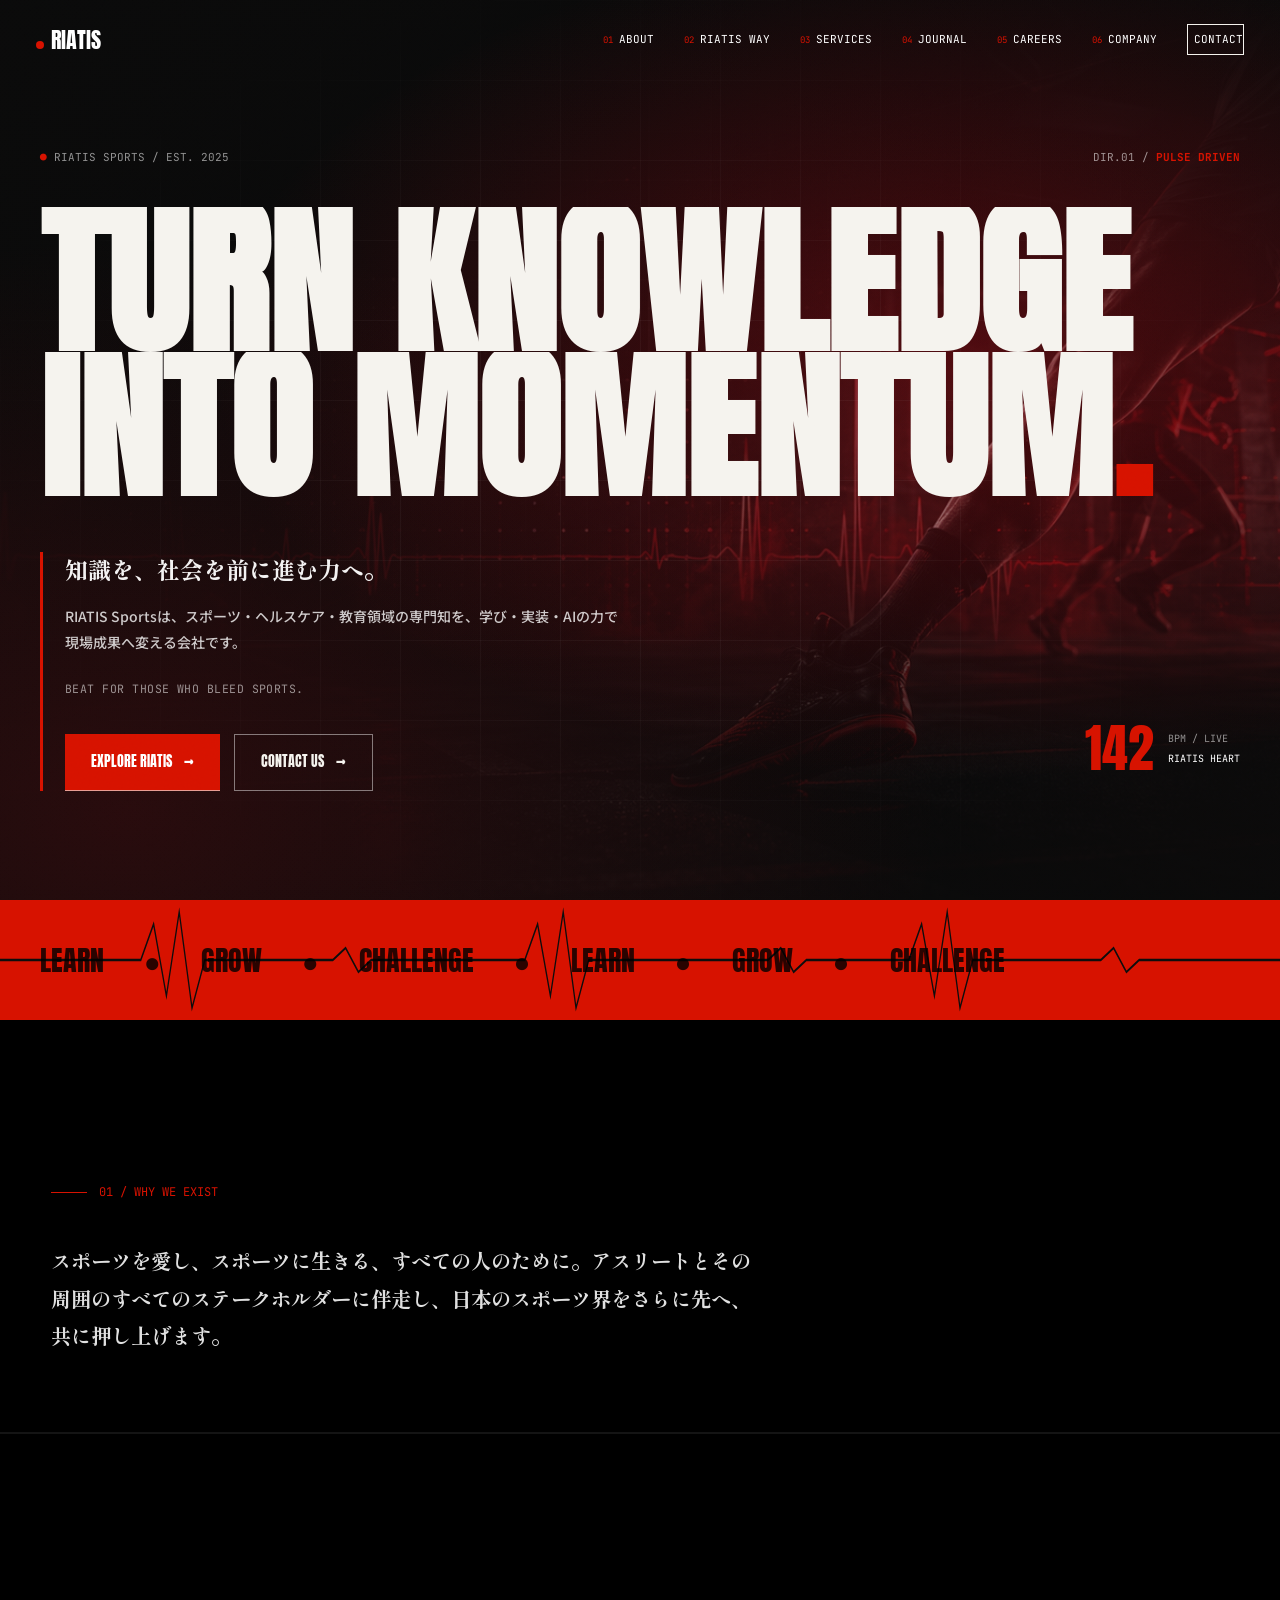
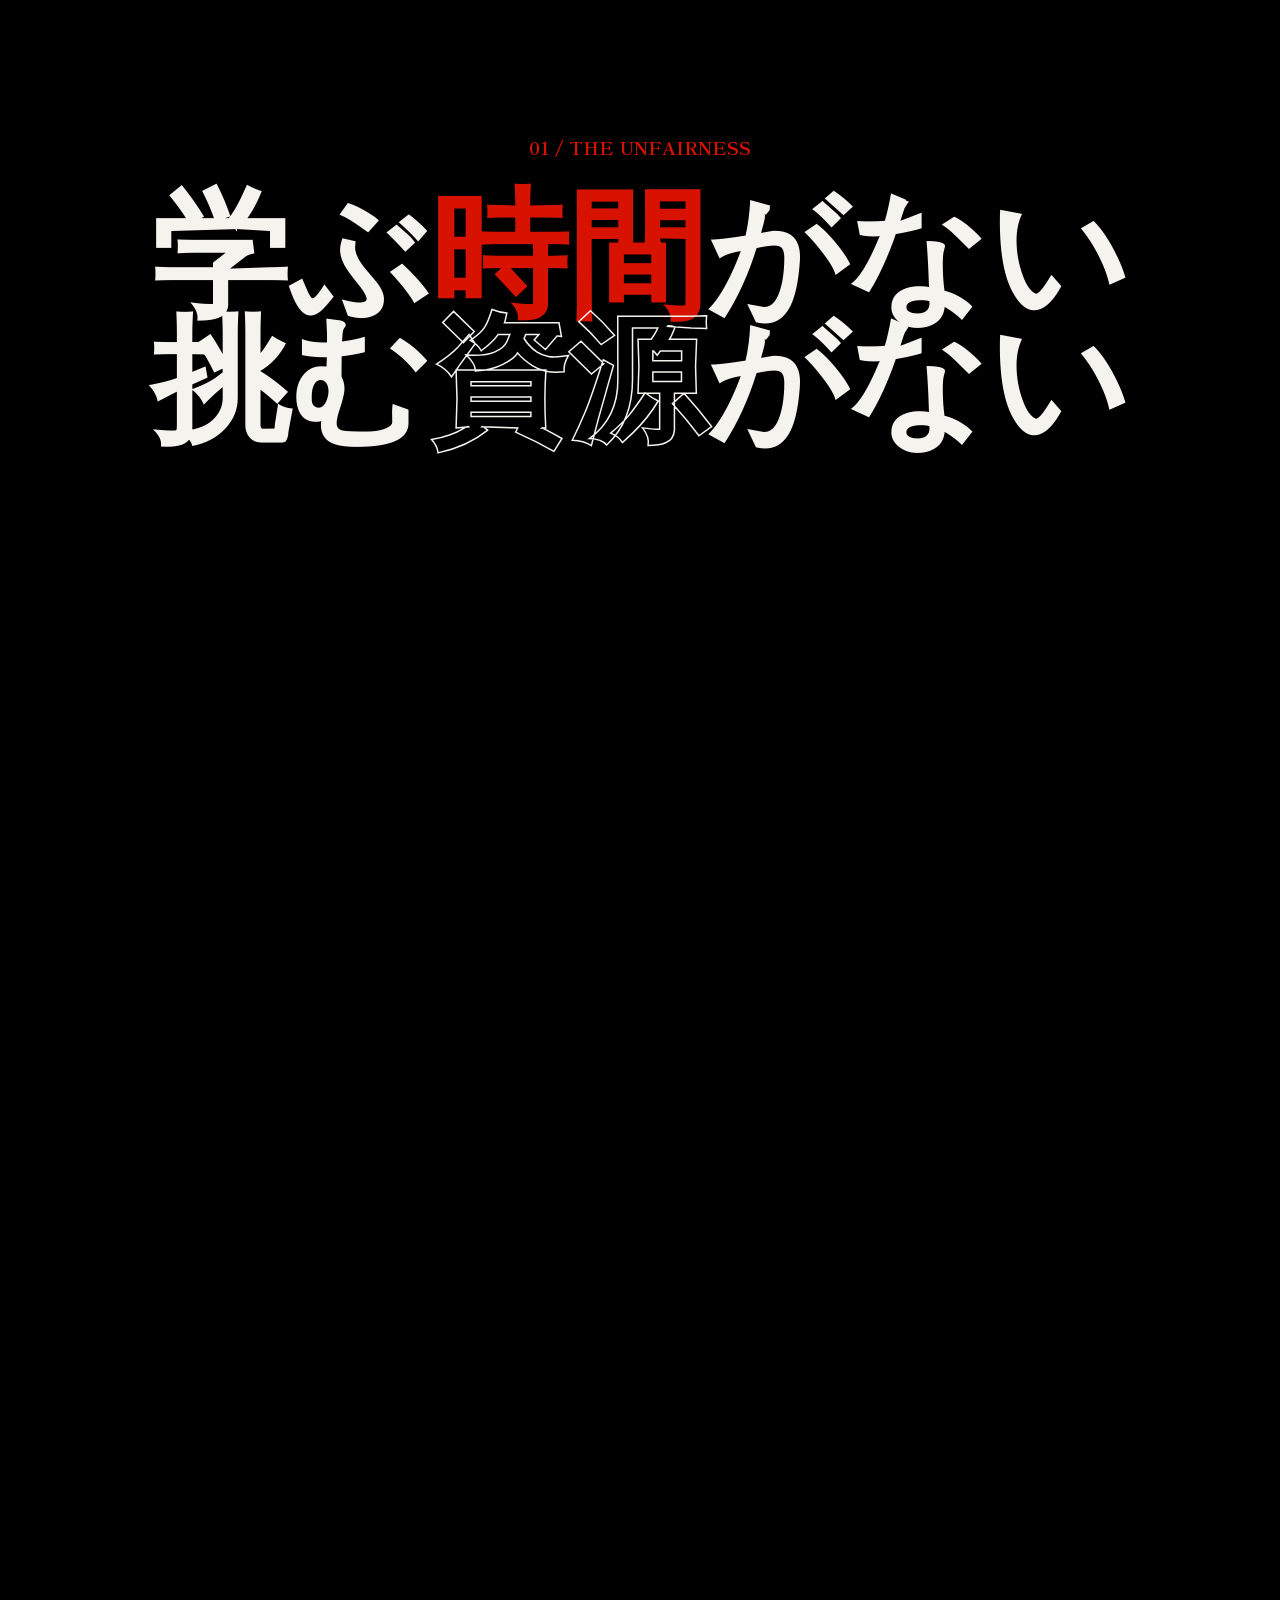
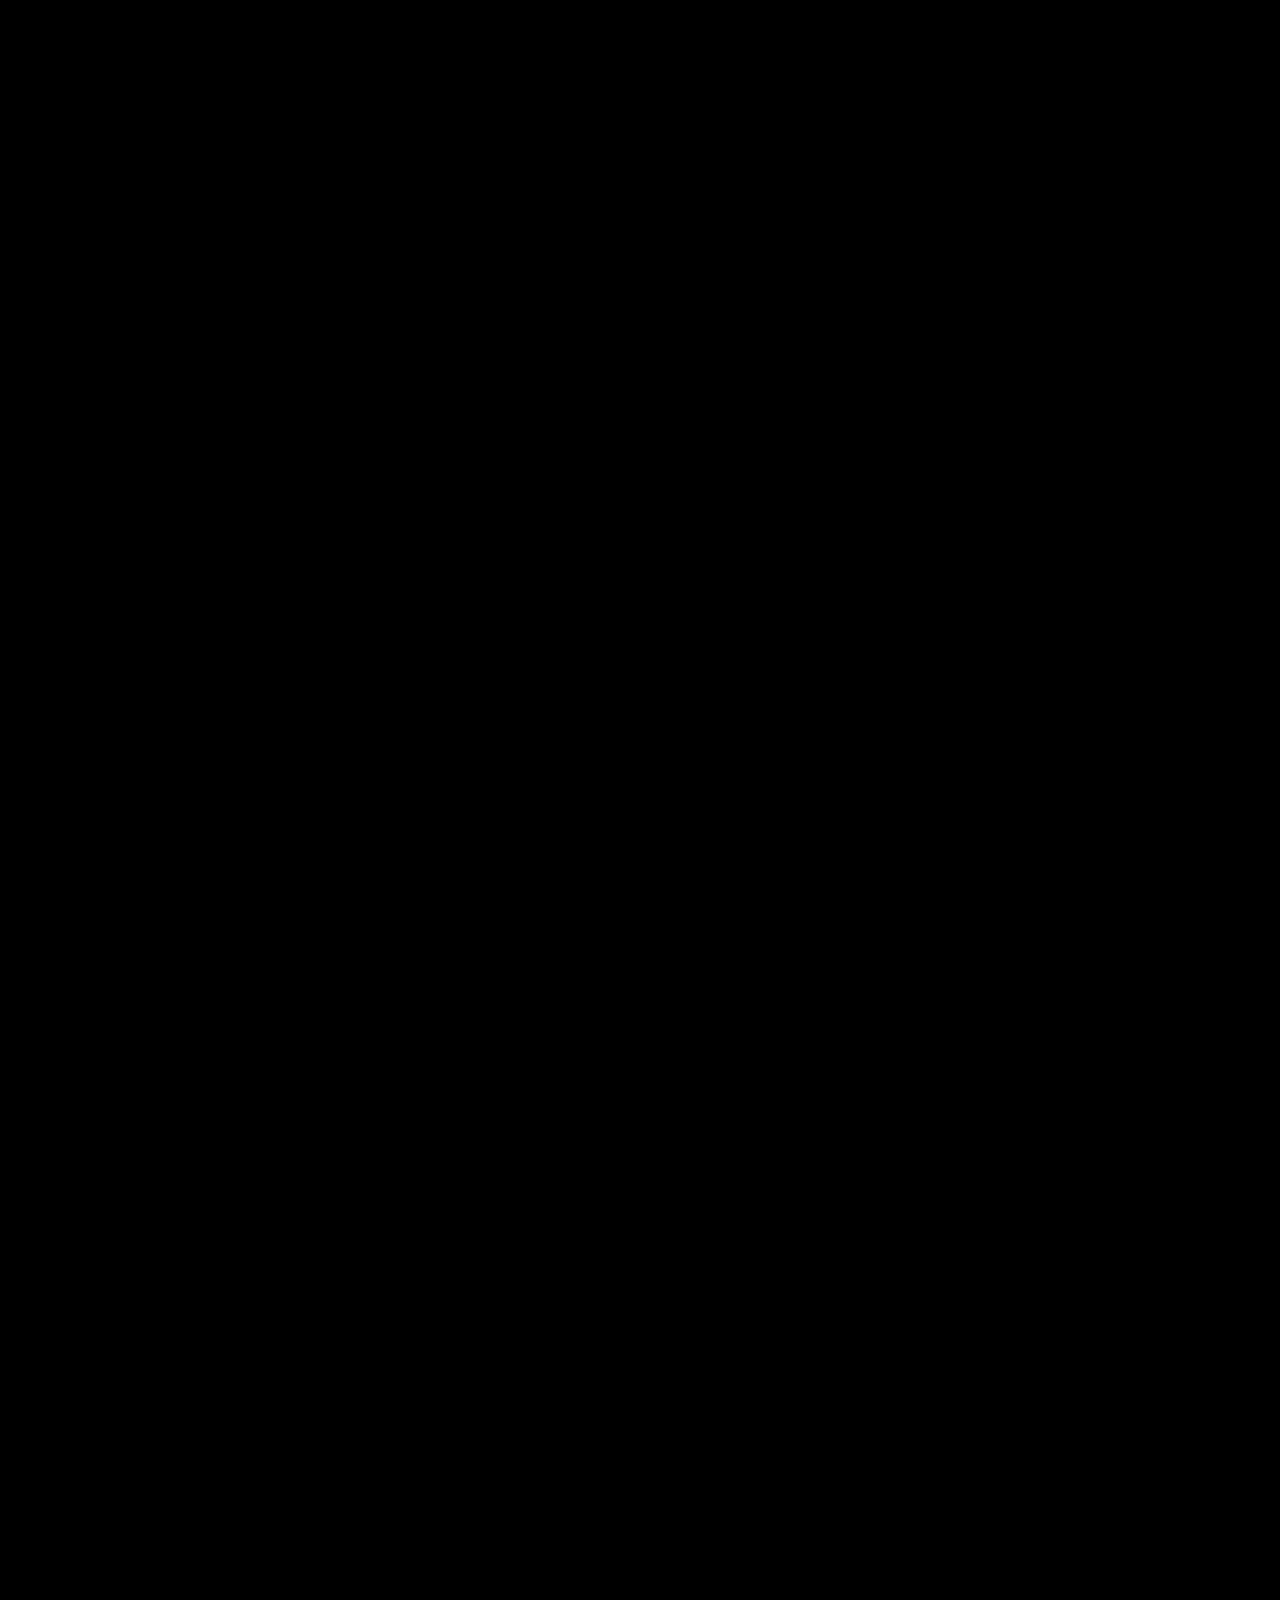
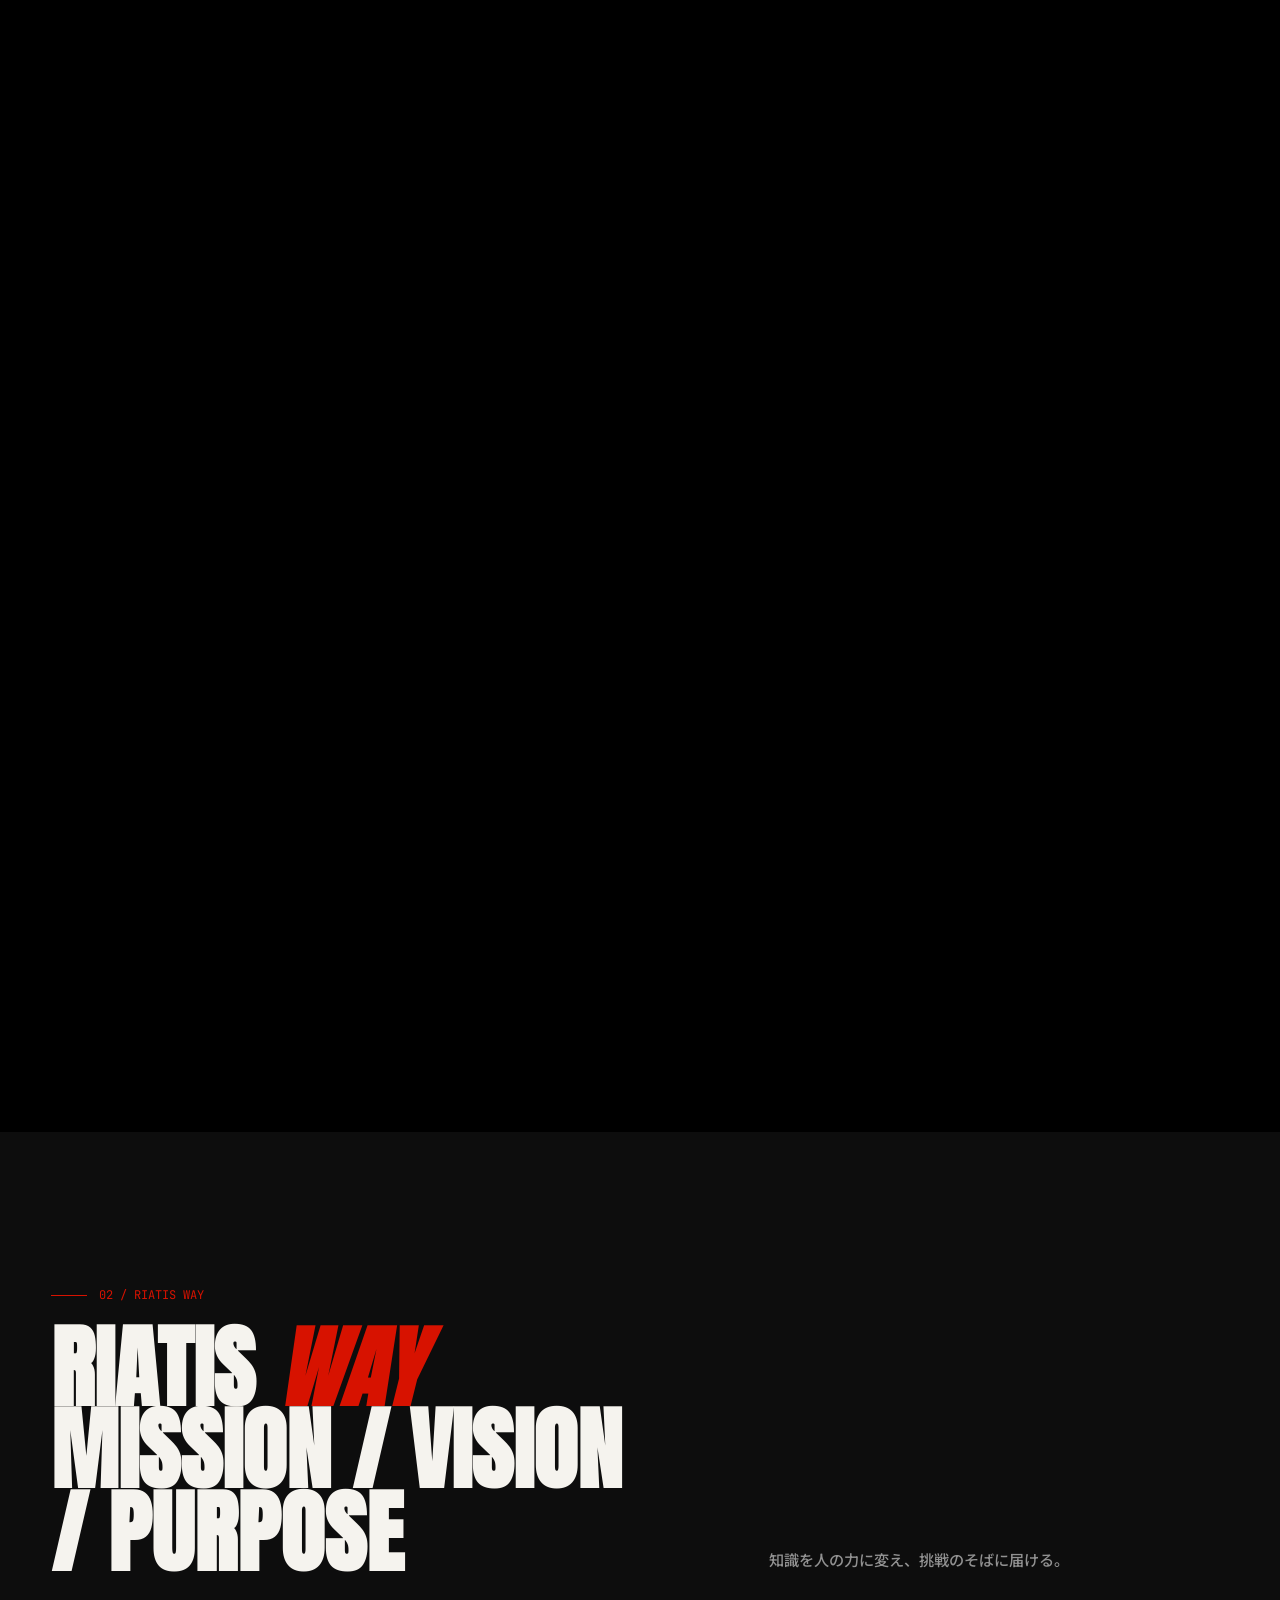
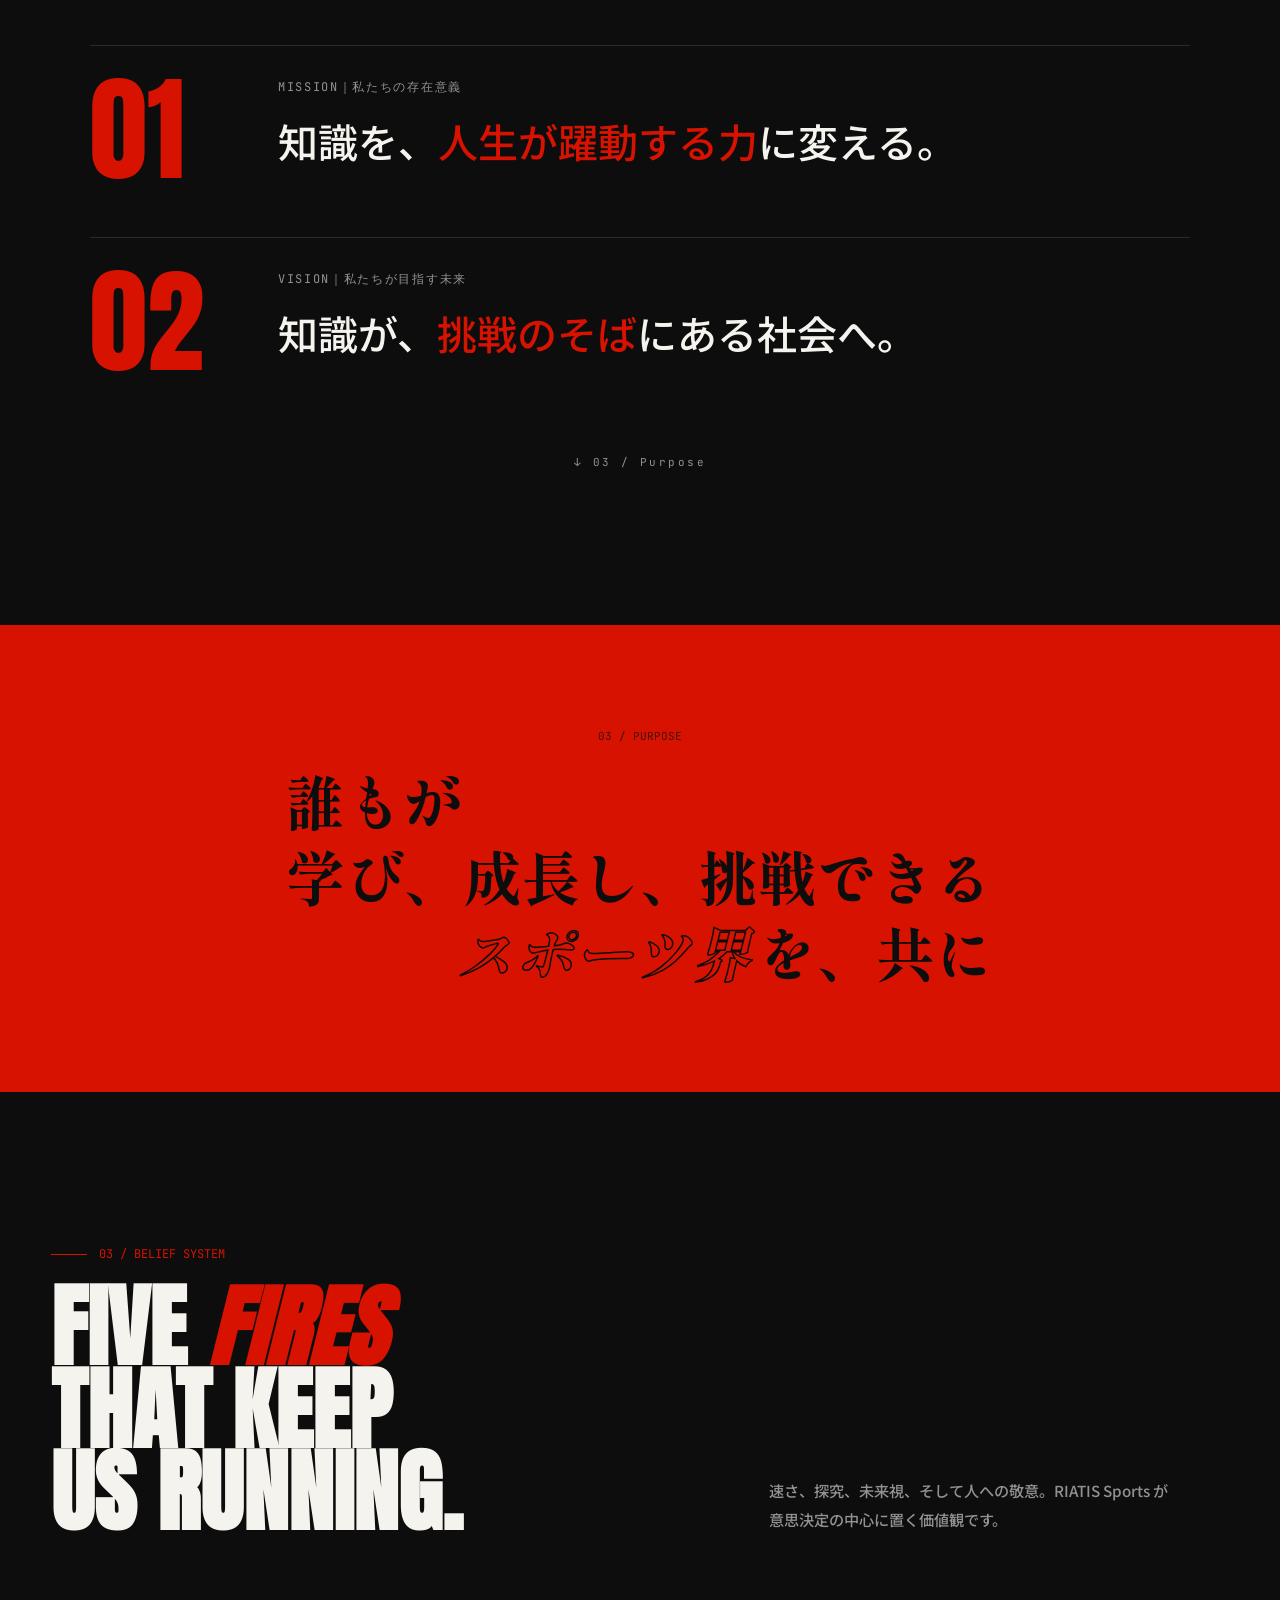
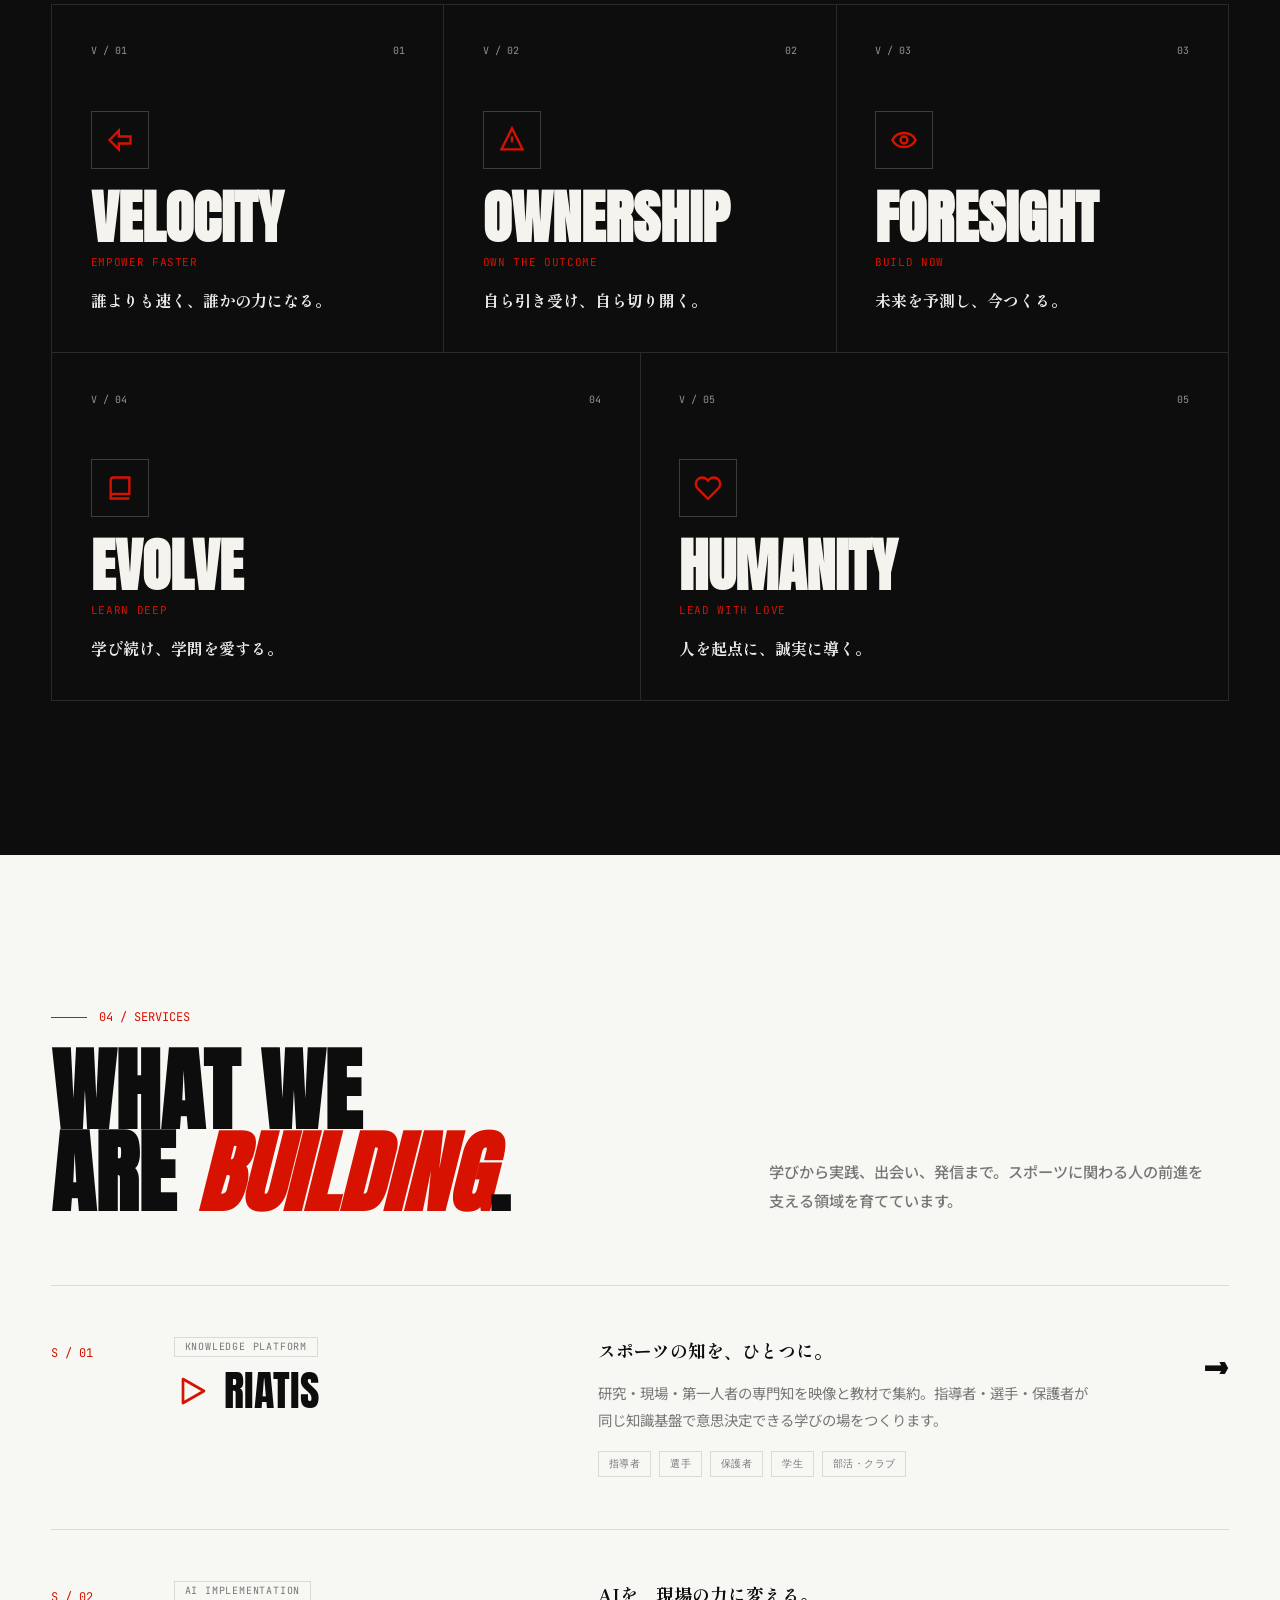
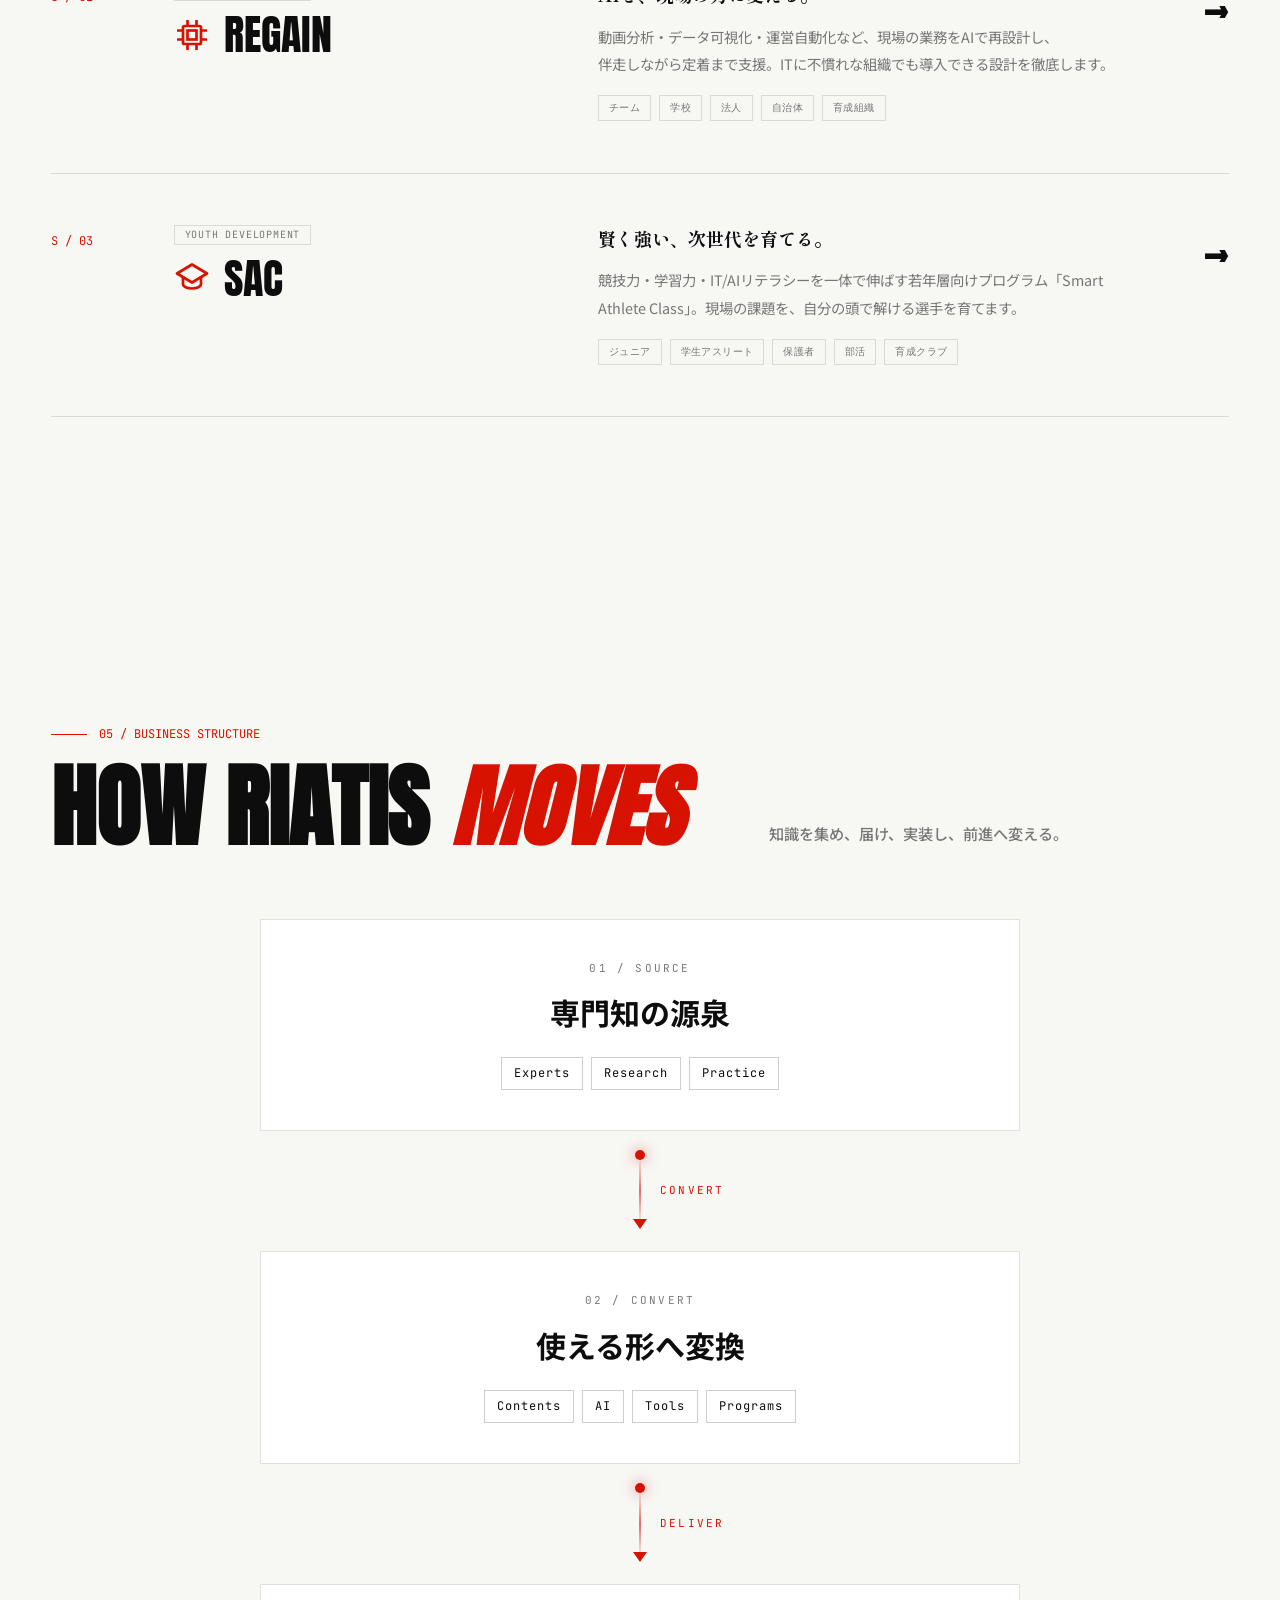
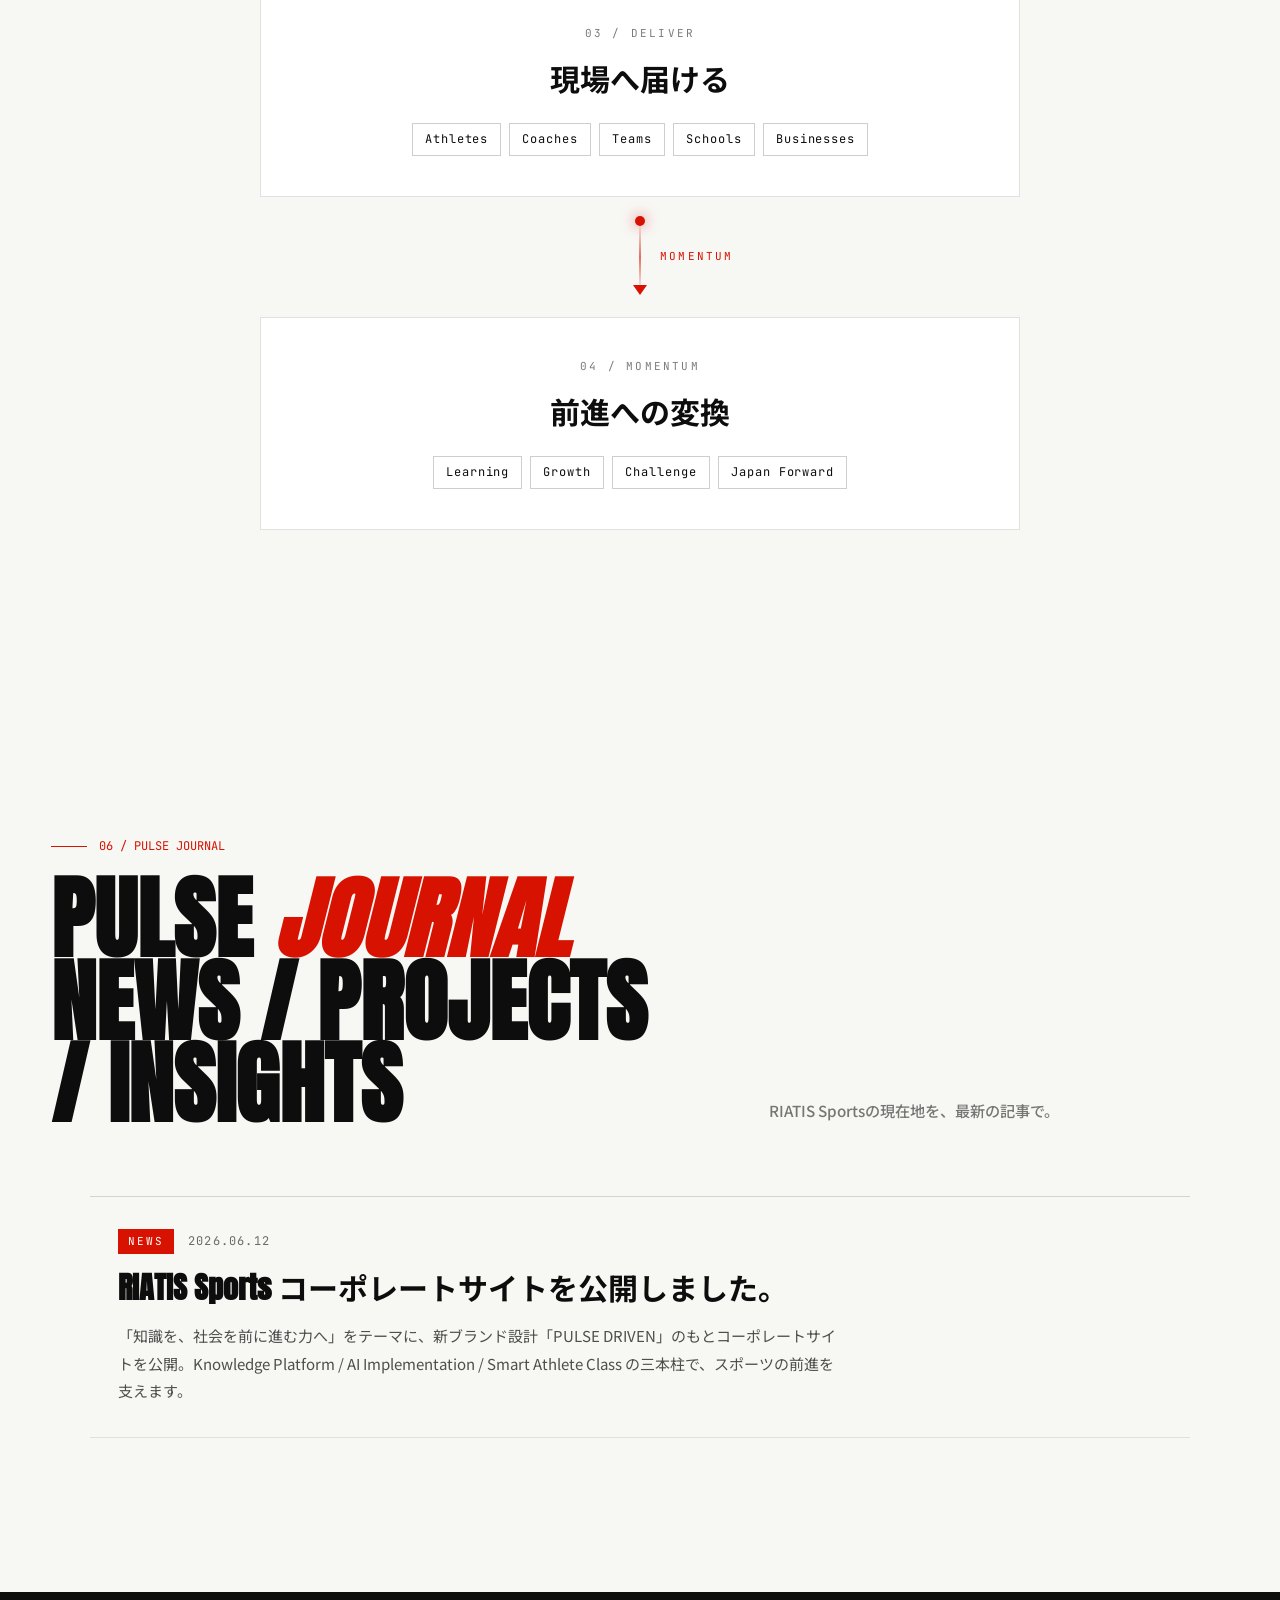
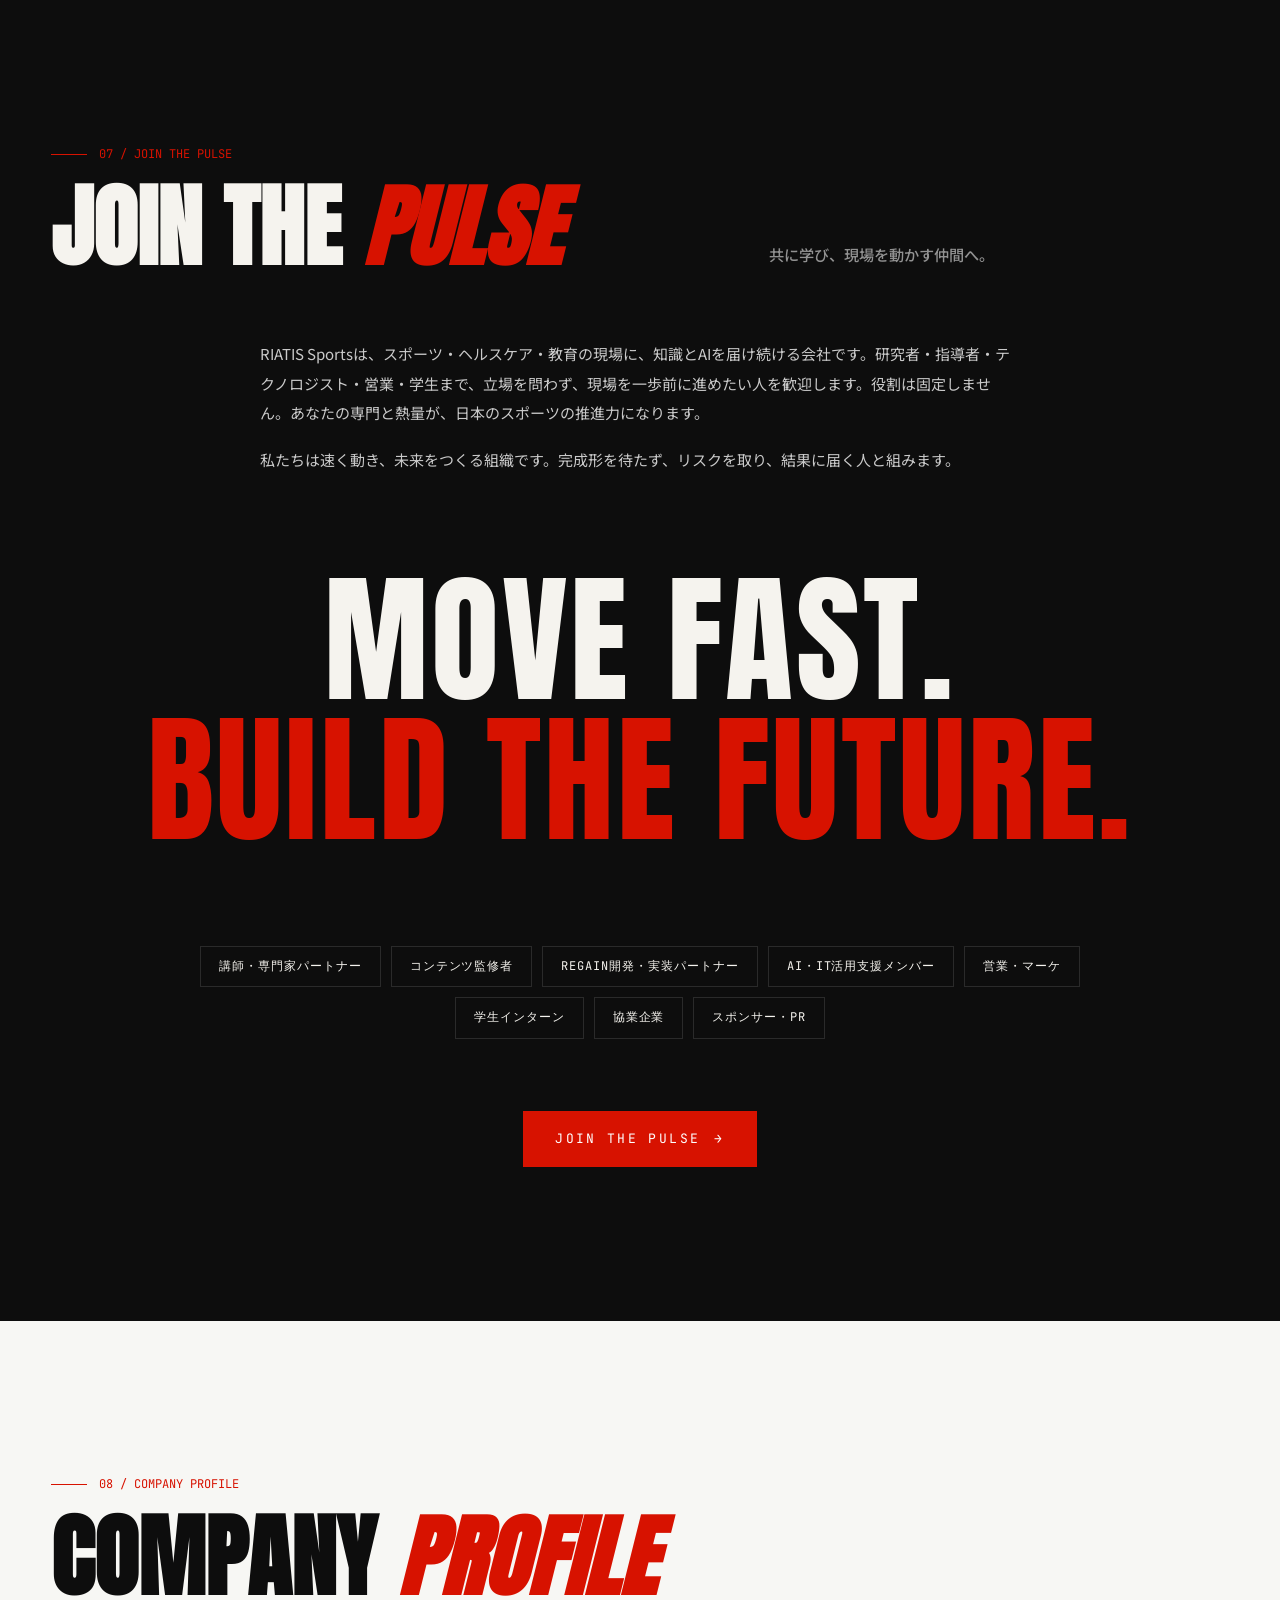
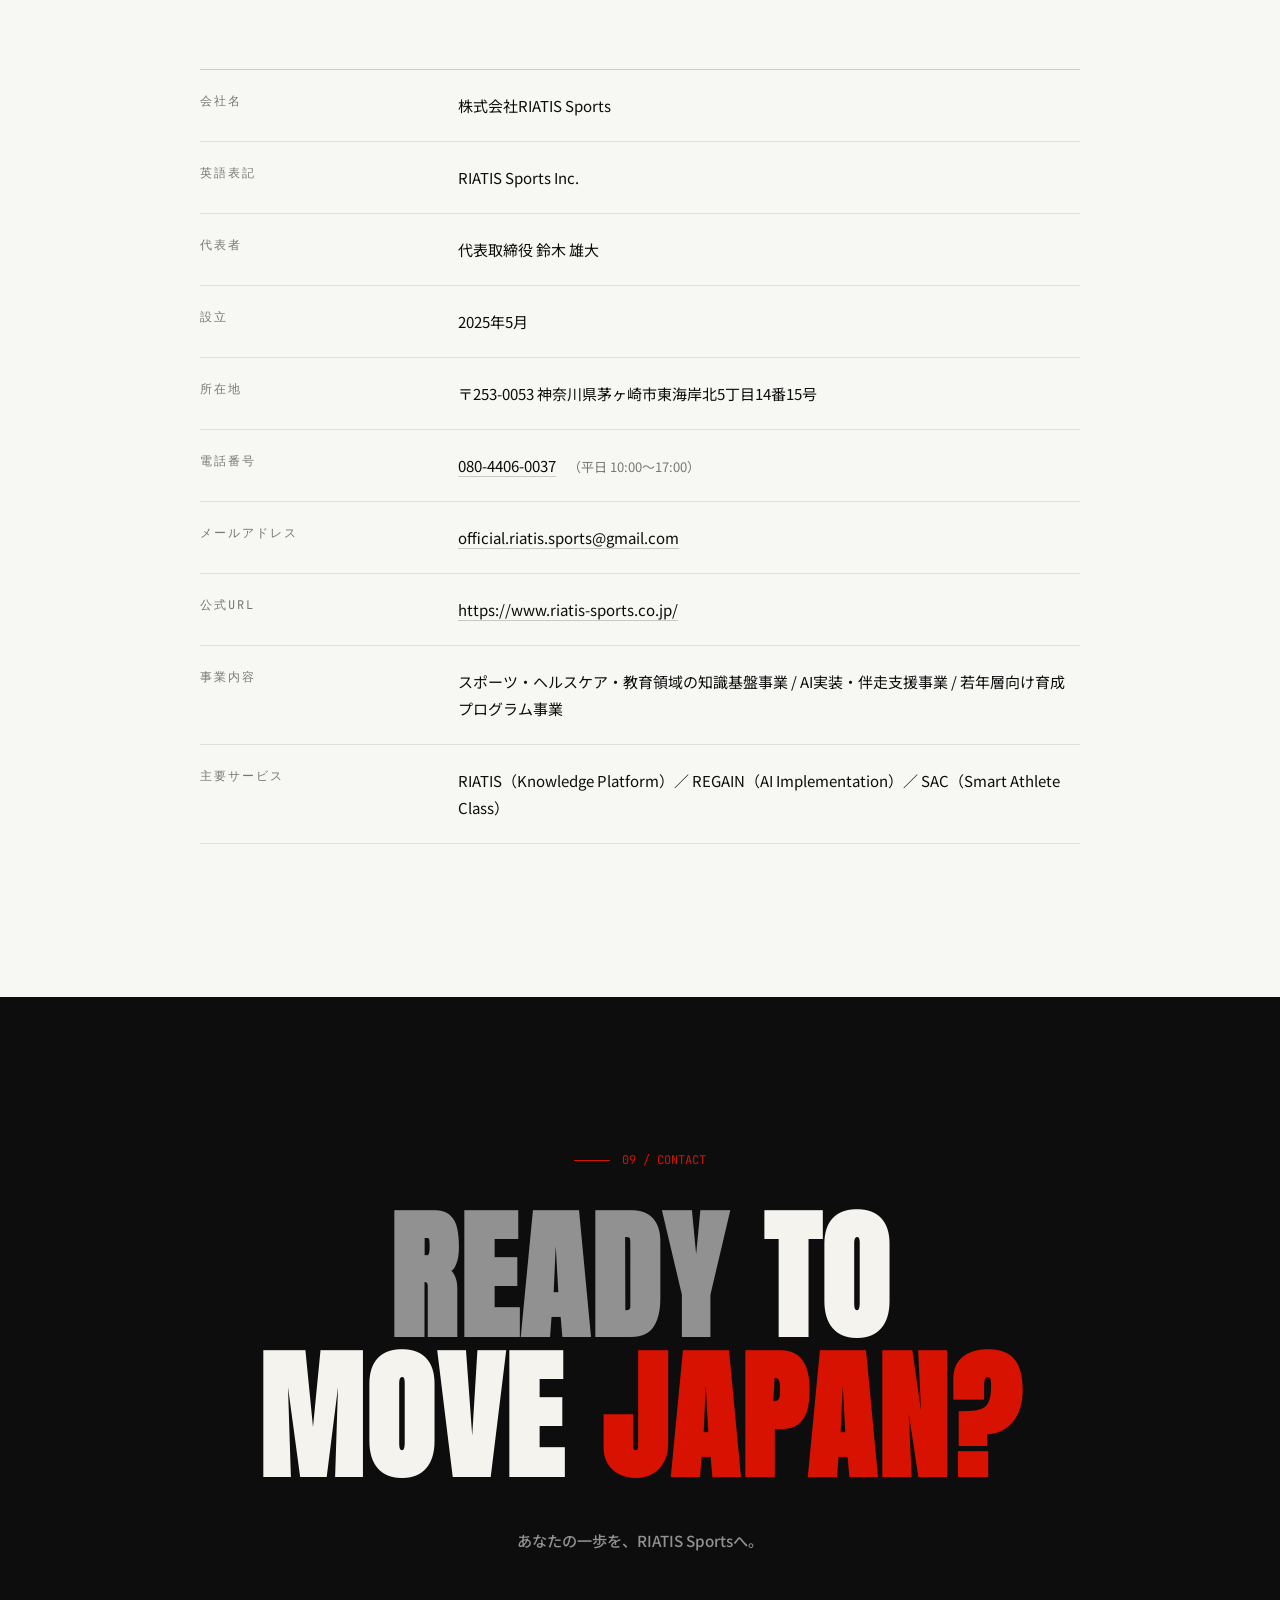
==== commit 2b9d2ff2: "feat: Phase 6 OGP画像を作成し og:image を絶対URLへ差替え(§8 #7 解消) - DESIGN §7.3 のトーンで 1200×630 PNG を制作し assets/o" ====
--- a/index.html
+++ b/index.html
@@ -3,11 +3,37 @@
   <head>
     <meta charset="UTF-8" />
     <meta name="viewport" content="width=device-width, initial-scale=1.0" />
-    <title>RIATIS Sports / Pulse Driven</title>
+    <title>株式会社RIATIS Sports｜知識を、社会を前に進む力へ</title>
     <meta
       name="description"
-      content="株式会社RIATIS Sportsのコーポレートサイト。スポーツを愛し、スポーツに生きるすべての人と共に、日本のスポーツ界を前へ押し上げる。"
+      content="株式会社RIATIS Sportsは、スポーツ・ヘルスケア・教育領域の専門知を、学び・実装・AIの力で現場成果へ変える会社です。知識を、社会を前に進む力へ。"
     />
+    <meta name="robots" content="index, follow" />
+    <link rel="canonical" href="https://www.riatis-sports.co.jp/" />
+
+    <meta property="og:type" content="website" />
+    <meta property="og:site_name" content="株式会社RIATIS Sports" />
+    <meta property="og:locale" content="ja_JP" />
+    <meta property="og:url" content="https://www.riatis-sports.co.jp/" />
+    <meta property="og:title" content="株式会社RIATIS Sports｜知識を、社会を前に進む力へ" />
+    <meta
+      property="og:description"
+      content="スポーツ・ヘルスケア・教育領域の専門知を、学び・実装・AIの力で現場成果へ変える。TURN KNOWLEDGE INTO MOMENTUM."
+    />
+    <meta property="og:image" content="https://www.riatis-sports.co.jp/assets/ogp.png" />
+    <meta property="og:image:type" content="image/png" />
+    <meta property="og:image:width" content="1200" />
+    <meta property="og:image:height" content="630" />
+    <meta property="og:image:alt" content="RIATIS Sports / TURN KNOWLEDGE INTO MOMENTUM." />
+
+    <meta name="twitter:card" content="summary_large_image" />
+    <meta name="twitter:title" content="株式会社RIATIS Sports｜知識を、社会を前に進む力へ" />
+    <meta
+      name="twitter:description"
+      content="スポーツ・ヘルスケア・教育領域の専門知を、学び・実装・AIの力で現場成果へ変える。TURN KNOWLEDGE INTO MOMENTUM."
+    />
+    <meta name="twitter:image" content="https://www.riatis-sports.co.jp/assets/ogp.png" />
+
     <link rel="preconnect" href="https://fonts.googleapis.com" />
     <link rel="preconnect" href="https://fonts.gstatic.com" crossorigin />
     <link
@@ -24,6 +50,39 @@
     <link rel="preload" href="assets/riatis-pulse-hero.png" as="image" />
     <link rel="icon" href="assets/favicon.svg" type="image/svg+xml" />
     <link rel="stylesheet" href="styles.css" />
+
+    <script type="application/ld+json">
+      {
+        "@context": "https://schema.org",
+        "@type": "Organization",
+        "name": "株式会社RIATIS Sports",
+        "legalName": "株式会社RIATIS Sports",
+        "alternateName": "RIATIS Sports Inc.",
+        "url": "https://www.riatis-sports.co.jp/",
+        "logo": "https://www.riatis-sports.co.jp/assets/favicon.svg",
+        "image": "https://www.riatis-sports.co.jp/assets/riatis-pulse-hero.png",
+        "description": "スポーツ・ヘルスケア・教育領域の専門知を、学び・実装・AIの力で現場成果へ変える会社。",
+        "foundingDate": "2025-05",
+        "email": "official.riatis.sports@gmail.com",
+        "telephone": "+81-80-4406-0037",
+        "address": {
+          "@type": "PostalAddress",
+          "streetAddress": "東海岸北5丁目14番15号",
+          "addressLocality": "茅ヶ崎市",
+          "addressRegion": "神奈川県",
+          "postalCode": "253-0053",
+          "addressCountry": "JP"
+        },
+        "contactPoint": [{
+          "@type": "ContactPoint",
+          "contactType": "customer support",
+          "telephone": "+81-80-4406-0037",
+          "email": "official.riatis.sports@gmail.com",
+          "areaServed": "JP",
+          "availableLanguage": ["Japanese"]
+        }]
+      }
+    </script>
   </head>
   <body id="top" data-dir="01-pulse" class="opening-active">
     <div
@@ -568,38 +627,18 @@
 
     <footer class="site-footer" data-theme="dark">
       <p class="footer-message">TURN KNOWLEDGE INTO MOMENTUM<span class="r">.</span></p>
-      <div class="footer-cols">
-        <nav class="footer-col" aria-label="Sitemap">
-          <p class="footer-col__title">Sitemap</p>
-          <ul>
-            <li><a href="#why">About</a></li>
-            <li><a href="#way">RIATIS Way</a></li>
-            <li><a href="#belief">Belief System</a></li>
-            <li><a href="#services">Services</a></li>
-            <li><a href="#structure">Business Structure</a></li>
-            <li><a href="#journal">Journal</a></li>
-            <li><a href="#join">Careers</a></li>
-            <li><a href="#company">Company</a></li>
-            <li><a href="#contact">Contact</a></li>
-          </ul>
-        </nav>
-        <nav class="footer-col" aria-label="Services">
-          <p class="footer-col__title">Services</p>
-          <ul>
-            <li><a href="#services">RIATIS — Knowledge Platform</a></li>
-            <li><a href="#services">REGAIN — AI Implementation</a></li>
-            <li><a href="#services">SAC — Smart Athlete Class</a></li>
-          </ul>
-        </nav>
-        <nav class="footer-col" aria-label="Legal">
-          <p class="footer-col__title">Legal</p>
-          <ul>
-            <li><a href="tokushoho/">特定商取引法に基づく表記</a></li>
-          </ul>
-          <!-- Privacy Policy / Terms は正式原稿の確認が取れるまで掲載しない（DESIGN.md §8 #4）。 -->
-        </nav>
-      </div>
       <div class="ft-big">RIATIS<span class="r">.</span></div>
+      <nav class="footer-meta" aria-label="フッターナビゲーション">
+        <ul>
+          <li><a href="#company">会社概要</a></li>
+          <li><a href="#services">サービス</a></li>
+          <li><a href="#contact">お問い合わせ</a></li>
+          <li><span class="footer-meta__disabled" aria-disabled="true" title="準備中">プライバシーポリシー</span></li>
+          <li><span class="footer-meta__disabled" aria-disabled="true" title="準備中">利用規約</span></li>
+          <li><a href="tokushoho/">特定商取引法に基づく表記</a></li>
+        </ul>
+        <!-- プライバシーポリシー / 利用規約 は正式原稿の確認後にリンク化（DESIGN.md §8 #4）。 -->
+      </nav>
       <div class="ft-bot">
         <div>© 2026 RIATIS Sports Inc. All rights reserved.</div>
         <div>DIRECTION 01 - PULSE DRIVEN</div>
--- a/styles.css
+++ b/styles.css
@@ -173,6 +173,14 @@
   position: fixed;
   inset: 0 0 auto;
   z-index: 800;
+  color: var(--color-white);
+  transition: color 0.25s ease;
+}
+
+/* 白背景セクション通過中はヘッダー文字を黒へ追従(JS側 initHeaderTheme で属性付与)。
+   §9 Phase 5 サブ課題(DESIGN.md:466)。mix-blend-mode は使わない。 */
+.site-header[data-on-light] {
+  color: var(--color-black);
 }
 
 .site-nav {
@@ -180,7 +188,6 @@
   align-items: center;
   justify-content: space-between;
   padding: 22px 36px;
-  mix-blend-mode: difference;
 }
 
 .logo {
@@ -293,6 +300,24 @@
 
 body.nav-open .menu-btn span:last-child {
   transform: translateY(-4.5px) rotate(-45deg);
+}
+
+/* data-on-light 時の追従オーバーライド: --fg を直接参照しているコンポーネントは
+   ヘッダーの color では追従できないため明示する。 */
+.site-header[data-on-light] .nav-cta {
+  border-color: var(--color-black);
+  transition: background 0.3s ease, color 0.3s ease, border-color 0.25s ease;
+}
+
+.site-header[data-on-light] .nav-cta:hover,
+.site-header[data-on-light] .nav-cta:focus-visible {
+  background: var(--red);
+  color: var(--color-white);
+  border-color: var(--red);
+}
+
+.site-header[data-on-light] .menu-btn {
+  border-color: rgba(13, 13, 13, 0.35);
 }
 
 /* 5. Hero */
@@ -1408,7 +1433,6 @@
 @media (max-width: 900px) {
   .site-nav {
     padding: 16px 18px;
-    mix-blend-mode: normal;
   }
 
   .logo,
@@ -1579,6 +1603,13 @@
   .ft-big {
     overflow-wrap: anywhere;
   }
+
+  /* Contact 送信ボタンはスマホで全幅・中央寄せにし、タップ領域と視覚優位を確保 */
+  .contact-submit {
+    justify-self: stretch;
+    justify-content: center;
+    padding: 18px 24px;
+  }
 }
 
 @media (max-width: 640px) {
@@ -1628,6 +1659,17 @@
 
   .cta-final {
     padding: 120px 20px;
+  }
+
+  /* footer-meta はスマホで横並びを諦めて縦積みへ。横並びでは折り返し時に
+     行頭の li::before(区切り線)が残って見栄えが崩れるため。 */
+  .footer-meta ul {
+    flex-direction: column;
+    align-items: flex-start;
+    gap: 10px;
+  }
+  .footer-meta li + li::before {
+    display: none;
   }
 }
 
@@ -1653,6 +1695,36 @@
     animation-duration: 0.01ms !important;
     animation-iteration-count: 1 !important;
     transition-duration: 0.01ms !important;
+  }
+
+  /* DESIGN.md §4.2: scroll-theater を sticky 演出から番号付き縦積みへフォールバック。
+     JS 側(initScrollTheater)は early return で停止しているため、構造を CSS で
+     直接固定化する。 */
+  .scroll-theater .sticky {
+    position: static;
+    height: auto;
+    display: block;
+    overflow: visible;
+  }
+  .scroll-theater .act {
+    position: static;
+    inset: auto;
+    opacity: 1;
+    display: block;
+    padding: clamp(40px, 6vw, 72px) clamp(20px, 4vw, 40px);
+    border-top: 1px solid rgba(255, 255, 255, 0.12);
+  }
+  .scroll-theater .act:first-of-type {
+    border-top: none;
+  }
+  .scroll-theater .act h2 {
+    font-size: clamp(2rem, 6vw, 4rem);
+    padding: 0;
+  }
+  .scroll-theater .progress,
+  .scroll-theater .idx,
+  .scroll-theater .anchor {
+    display: none;
   }
 }
 
@@ -2440,35 +2512,70 @@
   text-transform: uppercase;
 }
 .footer-message .r { color: var(--red); }
-.footer-cols {
-  display: grid;
-  grid-template-columns: repeat(auto-fit, minmax(200px, 1fr));
-  gap: 32px;
-  margin-bottom: clamp(40px, 6vw, 72px);
-  padding-bottom: clamp(40px, 6vw, 72px);
-  border-bottom: 1px solid var(--line);
-}
-.footer-col__title {
-  font-family: var(--font-mono);
-  font-size: 11px;
-  letter-spacing: 0.22em;
-  color: var(--muted);
-  margin-bottom: 18px;
-  text-transform: uppercase;
-}
-.footer-col ul {
+
+.footer-meta {
+  margin: clamp(28px, 4vw, 48px) 0 clamp(28px, 4vw, 44px);
+  padding: clamp(20px, 3vw, 32px) 0;
+  border-top: 1px solid rgba(255, 255, 255, 0.12);
+  border-bottom: 1px solid rgba(255, 255, 255, 0.12);
+}
+.footer-meta ul {
   list-style: none;
-  display: grid;
-  gap: 10px;
-}
-.footer-col a {
-  font-size: 14px;
-  color: var(--fg);
+  display: flex;
+  flex-wrap: wrap;
+  align-items: center;
+  justify-content: center;
+  gap: 6px 0;
+  font-family: var(--font-sans);
+  font-size: 13px;
+  letter-spacing: 0.04em;
+  line-height: 1.7;
+}
+.footer-meta li {
+  display: inline-flex;
+  align-items: center;
+}
+.footer-meta li + li::before {
+  content: "";
+  display: inline-block;
+  width: 1px;
+  height: 11px;
+  margin: 0 16px;
+  background: rgba(255, 255, 255, 0.25);
+}
+.footer-meta a {
+  color: rgba(255, 255, 255, 0.78);
+  padding: 4px 0;
   transition: color 0.2s var(--ease-soft);
-}
-.footer-col a:hover,
-.footer-col a:focus-visible {
+  position: relative;
+}
+.footer-meta a::after {
+  content: "";
+  position: absolute;
+  left: 0;
+  right: 0;
+  bottom: 0;
+  height: 1px;
+  background: var(--red);
+  transform: scaleX(0);
+  transform-origin: left;
+  transition: transform 0.3s var(--ease-power);
+}
+.footer-meta a:hover,
+.footer-meta a:focus-visible {
+  color: var(--color-white);
+}
+.footer-meta a:hover::after,
+.footer-meta a:focus-visible::after {
+  transform: scaleX(1);
+}
+.footer-meta a[aria-current="page"] {
   color: var(--red);
+}
+.footer-meta__disabled {
+  color: rgba(255, 255, 255, 0.4);
+  cursor: not-allowed;
+  padding: 4px 0;
 }
 
 /* --- Legal pages (特商法 / Privacy / Terms) --- */
@@ -2505,32 +2612,32 @@
   gap: clamp(16px, 2vw, 24px);
 }
 .legal-hero .eyebrow {
-  font-family: var(--font-mono);
-  font-size: 11px;
-  letter-spacing: 0.28em;
+  font-family: var(--font-sans);
+  font-size: 12px;
+  font-weight: 500;
+  letter-spacing: 0.12em;
   color: rgba(255, 255, 255, 0.6);
-  text-transform: uppercase;
 }
 .legal-hero h1 {
-  font-family: var(--font-display-jp);
-  font-size: clamp(36px, 8vw, 96px);
-  line-height: 1.04;
-  letter-spacing: 0.01em;
+  font-family: var(--font-sans);
+  font-size: clamp(34px, 7vw, 80px);
+  line-height: 1.18;
+  letter-spacing: 0.02em;
   font-weight: 700;
 }
 .legal-hero h1 .red { color: var(--red); }
 .legal-lead {
   max-width: 720px;
   font-size: clamp(15px, 1.6vw, 18px);
-  line-height: 1.85;
+  line-height: 1.95;
   color: rgba(255, 255, 255, 0.78);
 }
 .legal-update {
-  font-family: var(--font-mono);
-  font-size: 12px;
-  letter-spacing: 0.18em;
-  color: rgba(255, 255, 255, 0.5);
-  text-transform: uppercase;
+  font-family: var(--font-sans);
+  font-size: 13px;
+  font-weight: 500;
+  letter-spacing: 0.04em;
+  color: rgba(255, 255, 255, 0.55);
 }
 .legal-toc {
   background: #fff;
@@ -2538,11 +2645,11 @@
   padding: clamp(48px, 6vw, 72px) clamp(20px, 4vw, 56px);
 }
 .legal-toc__title {
-  font-family: var(--font-mono);
-  font-size: 11px;
-  letter-spacing: 0.28em;
+  font-family: var(--font-sans);
+  font-size: 13px;
+  font-weight: 600;
+  letter-spacing: 0.08em;
   color: var(--muted);
-  text-transform: uppercase;
   margin-bottom: 20px;
   max-width: 1100px;
   margin-left: auto;
@@ -2573,9 +2680,10 @@
 }
 .legal-toc a::before {
   content: counter(legal-toc, decimal-leading-zero);
-  font-family: var(--font-mono);
-  font-size: 11px;
-  letter-spacing: 0.18em;
+  font-family: var(--font-sans);
+  font-size: 12px;
+  font-weight: 600;
+  letter-spacing: 0.04em;
   color: var(--red);
   min-width: 28px;
 }
@@ -2600,29 +2708,28 @@
   margin: 0 auto clamp(32px, 4vw, 56px);
 }
 .legal-section__head .eyebrow {
-  font-family: var(--font-mono);
-  font-size: 11px;
-  letter-spacing: 0.28em;
+  font-family: var(--font-sans);
+  font-size: 12px;
+  font-weight: 600;
+  letter-spacing: 0.12em;
   color: var(--red);
-  text-transform: uppercase;
   margin-bottom: 14px;
 }
 .legal-section h2 {
-  font-family: var(--font-display-jp);
-  font-size: clamp(28px, 4.4vw, 48px);
-  line-height: 1.18;
-  letter-spacing: 0.01em;
+  font-family: var(--font-sans);
+  font-size: clamp(24px, 3.6vw, 38px);
+  line-height: 1.4;
+  letter-spacing: 0.02em;
   font-weight: 700;
 }
 .legal-section__sub {
   display: block;
-  font-family: var(--font-mono);
-  font-size: clamp(12px, 1.4vw, 15px);
-  letter-spacing: 0.16em;
+  font-family: var(--font-sans);
+  font-size: clamp(13px, 1.4vw, 15px);
+  letter-spacing: 0.08em;
   color: var(--muted);
-  text-transform: uppercase;
   margin-top: 10px;
-  font-weight: 400;
+  font-weight: 500;
 }
 .legal-block {
   max-width: 1100px;
@@ -2635,10 +2742,10 @@
   padding-top: 0;
 }
 .legal-block h3 {
-  font-family: var(--font-display-jp);
-  font-size: clamp(18px, 2.2vw, 22px);
-  line-height: 1.45;
-  letter-spacing: 0.02em;
+  font-family: var(--font-sans);
+  font-size: clamp(17px, 2vw, 20px);
+  line-height: 1.55;
+  letter-spacing: 0.04em;
   margin-bottom: 14px;
   font-weight: 700;
   color: var(--color-black);
@@ -2700,11 +2807,11 @@
 }
 .legal-dl__row:hover { border-bottom-color: var(--red); }
 .legal-dl__row dt {
-  font-family: var(--font-mono);
-  font-size: 12px;
-  letter-spacing: 0.16em;
+  font-family: var(--font-sans);
+  font-size: 13px;
+  font-weight: 600;
+  letter-spacing: 0.04em;
   color: var(--muted);
-  text-transform: uppercase;
   transition: color 0.25s var(--ease-soft);
 }
 .legal-dl__row:hover dt { color: var(--red); }
@@ -2734,11 +2841,11 @@
   padding: 24px;
 }
 .legal-pricing__label {
-  font-family: var(--font-mono);
-  font-size: 11px;
-  letter-spacing: 0.22em;
+  font-family: var(--font-sans);
+  font-size: 13px;
+  font-weight: 600;
+  letter-spacing: 0.08em;
   color: var(--red);
-  text-transform: uppercase;
   margin-bottom: 14px;
 }
 .legal-pricing__card ul {
@@ -2754,9 +2861,10 @@
   font-size: 14px;
 }
 .legal-pricing__card strong {
-  font-family: var(--font-display);
-  font-size: clamp(22px, 2.6vw, 30px);
-  letter-spacing: 0;
+  font-family: var(--font-sans);
+  font-size: clamp(20px, 2.4vw, 26px);
+  font-weight: 700;
+  letter-spacing: 0.02em;
   margin: 0 4px;
 }
 .legal-cols {
@@ -2772,10 +2880,10 @@
 .legal-update--bottom {
   margin-top: 24px;
   color: var(--muted);
-  font-family: var(--font-mono);
-  font-size: 12px;
-  letter-spacing: 0.18em;
-  text-transform: uppercase;
+  font-family: var(--font-sans);
+  font-size: 13px;
+  font-weight: 500;
+  letter-spacing: 0.04em;
 }
 .legal-back {
   max-width: 1100px;
@@ -2792,10 +2900,10 @@
   align-items: center;
   gap: 12px;
   padding: 16px 26px;
-  font-family: var(--font-mono);
-  font-size: 12px;
-  letter-spacing: 0.18em;
-  text-transform: uppercase;
+  font-family: var(--font-sans);
+  font-size: 14px;
+  font-weight: 500;
+  letter-spacing: 0.04em;
   border: 1px solid rgba(13, 13, 13, 0.3);
   color: var(--color-black);
   transition: background 0.25s var(--ease-soft), color 0.25s var(--ease-soft),
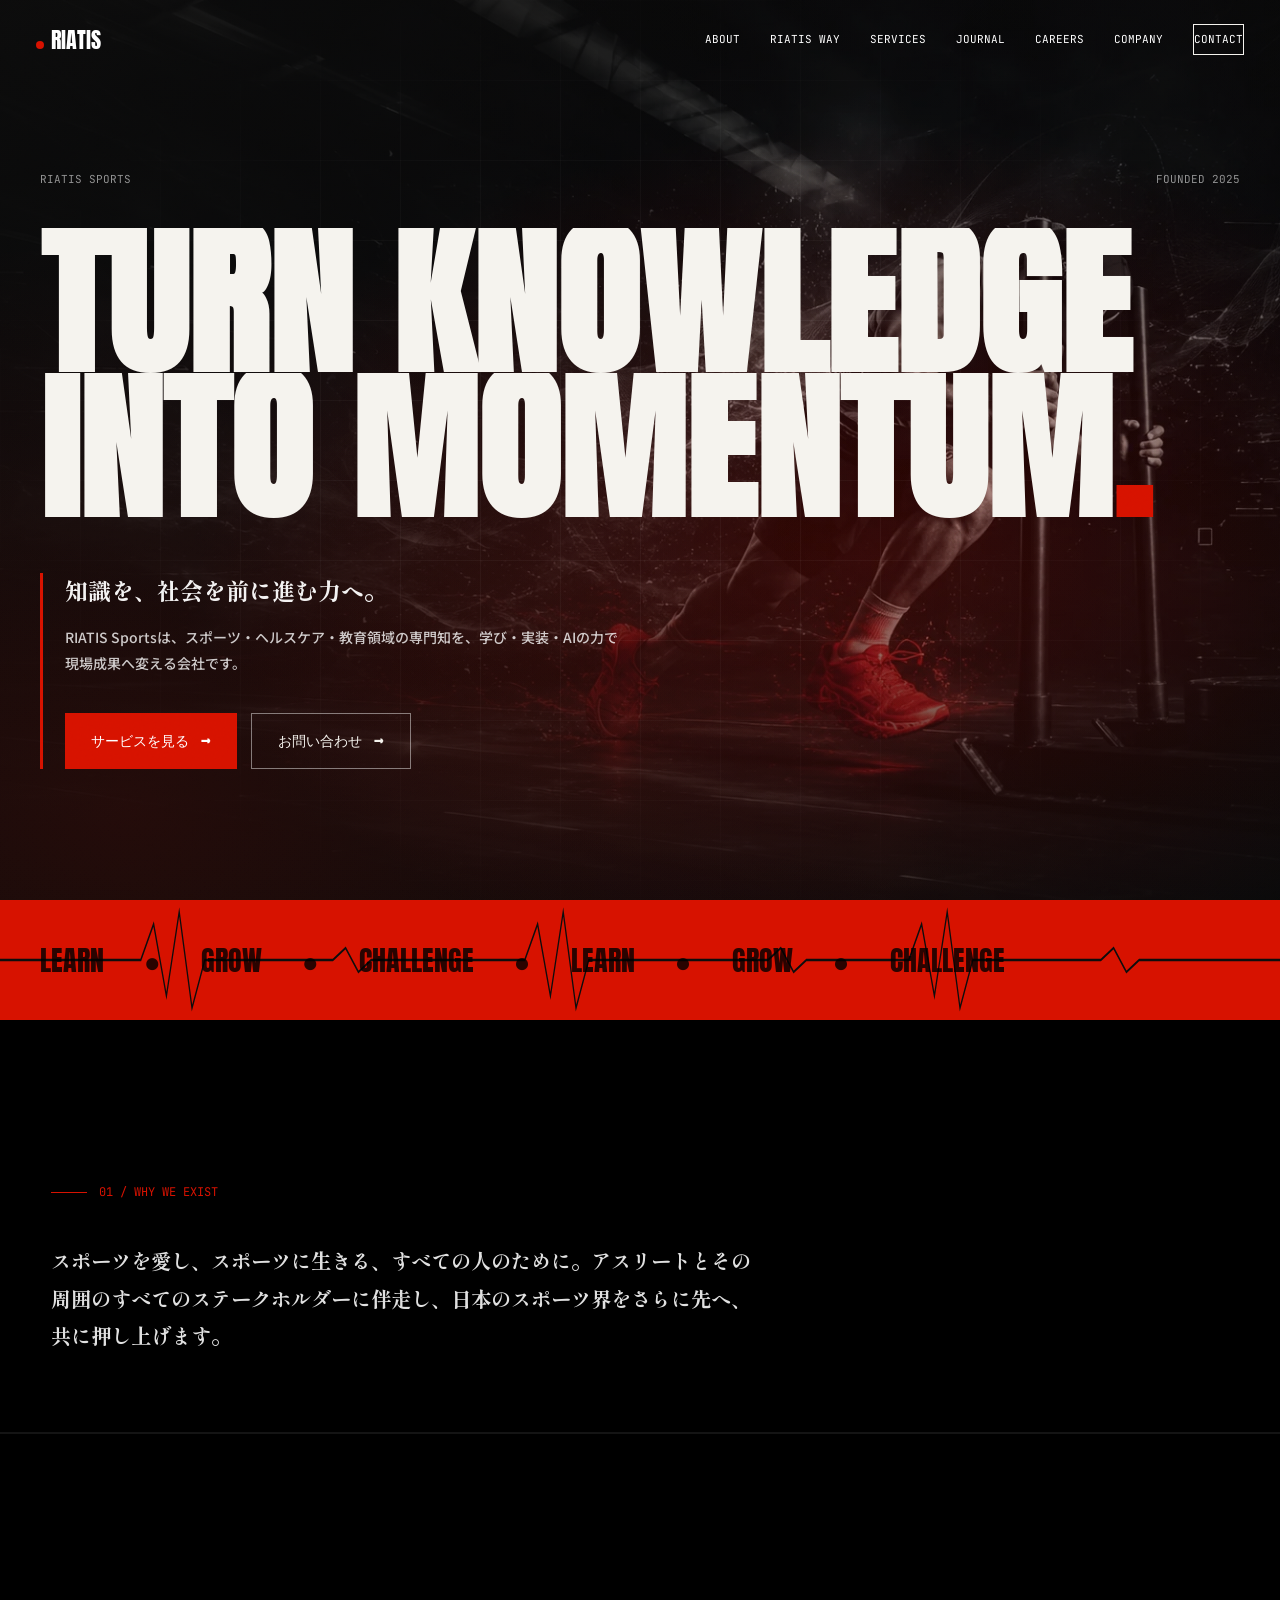
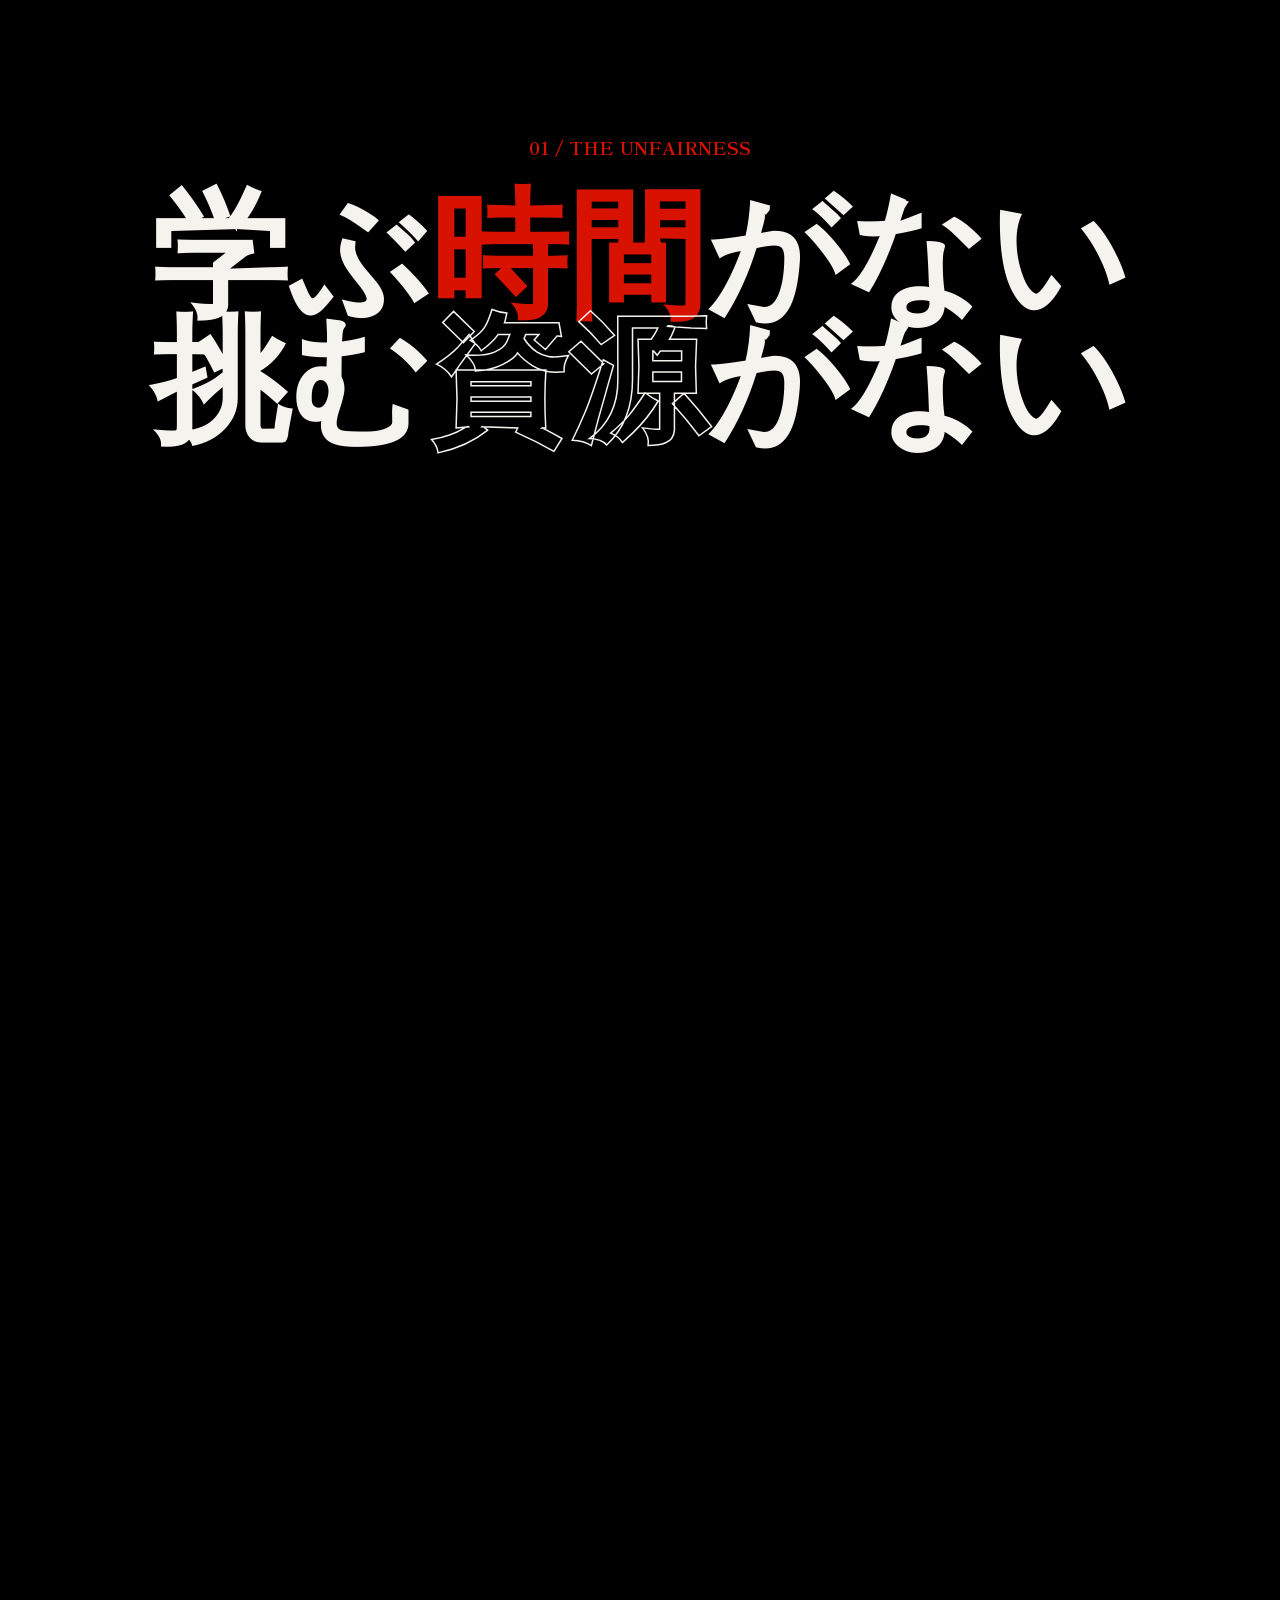
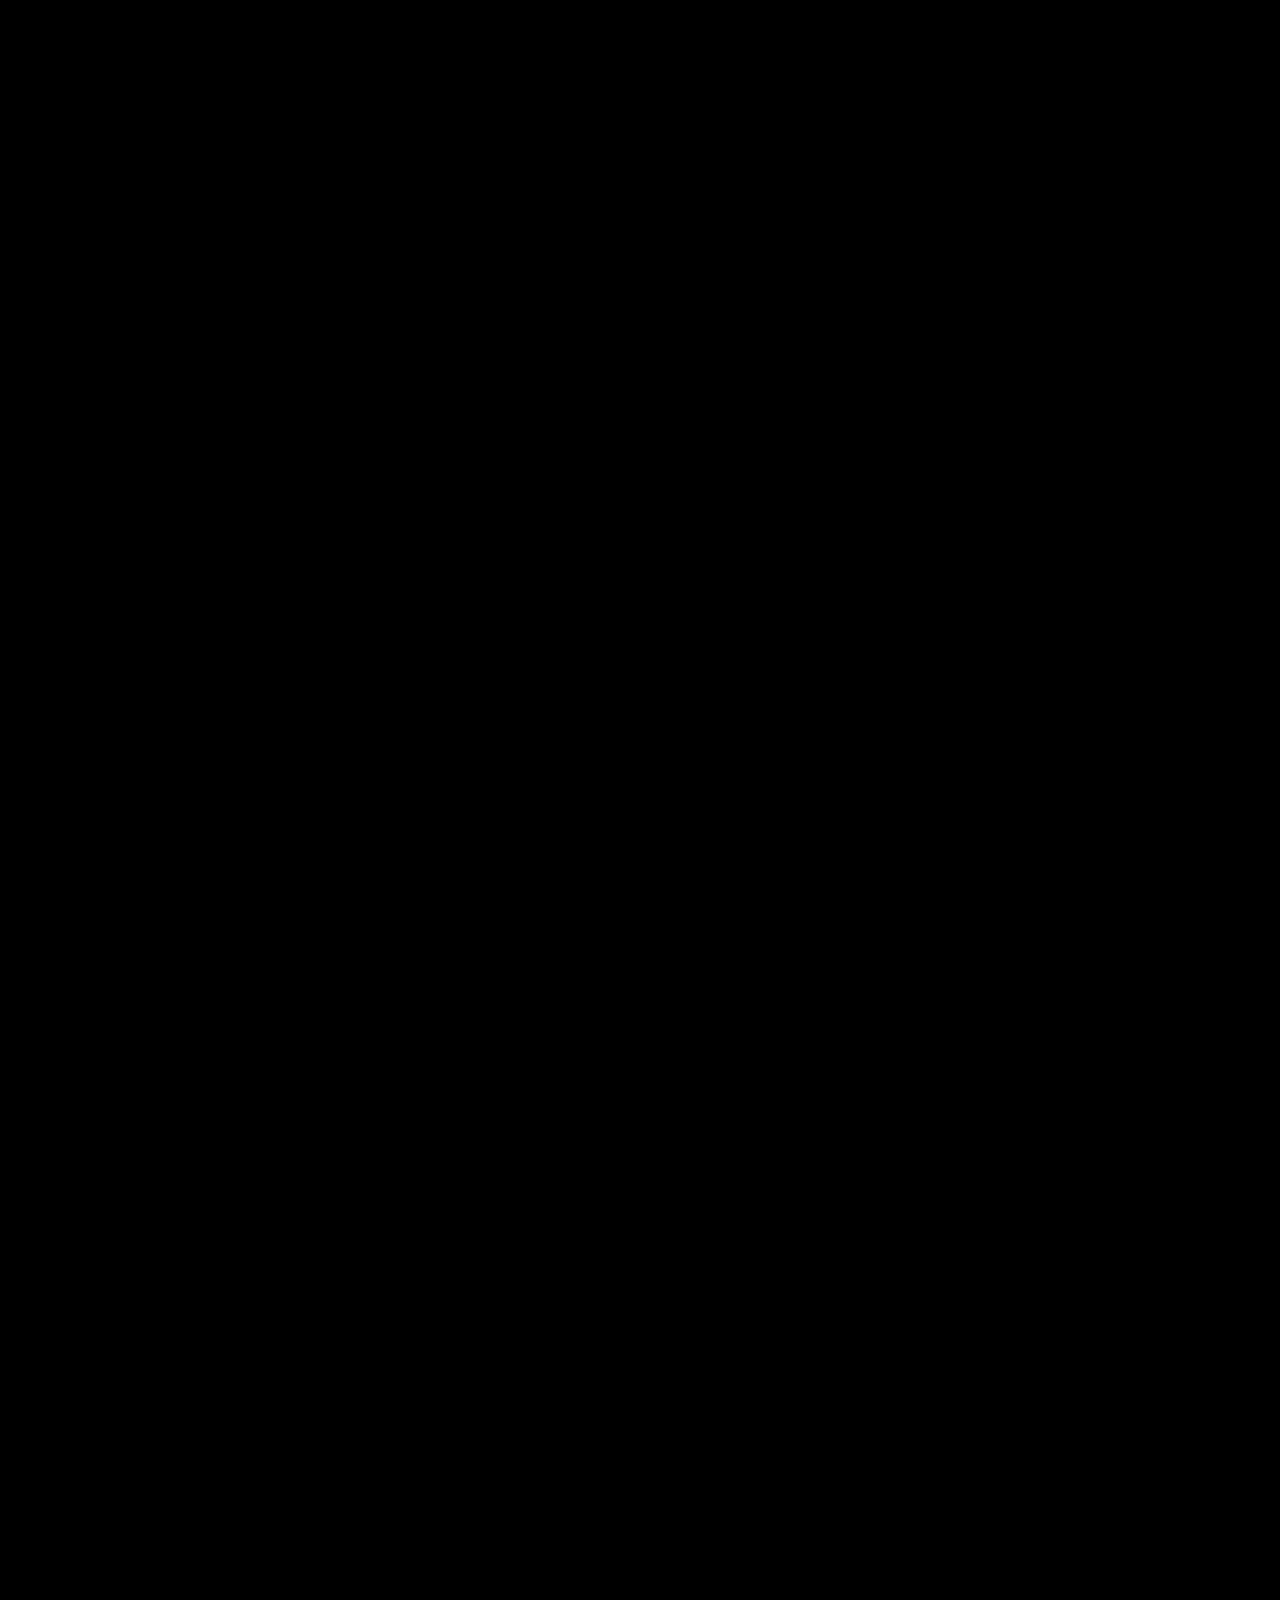
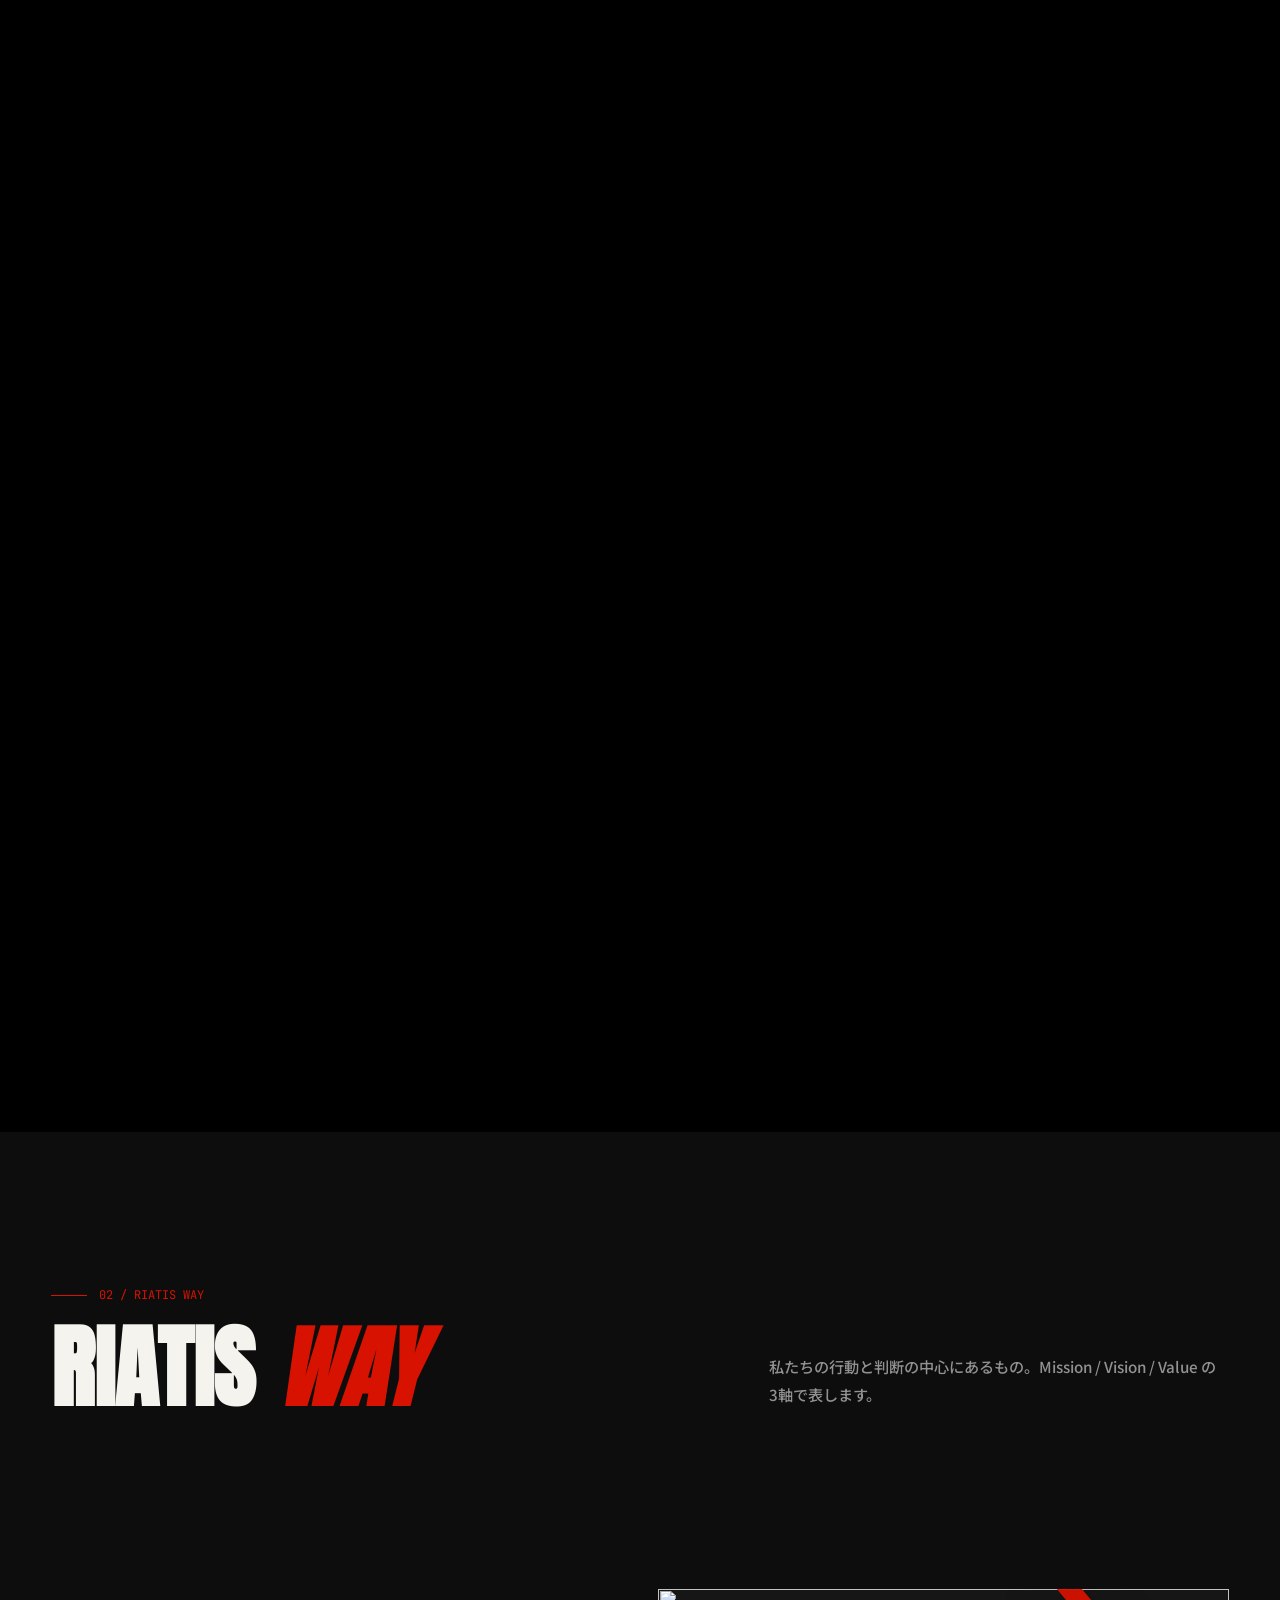
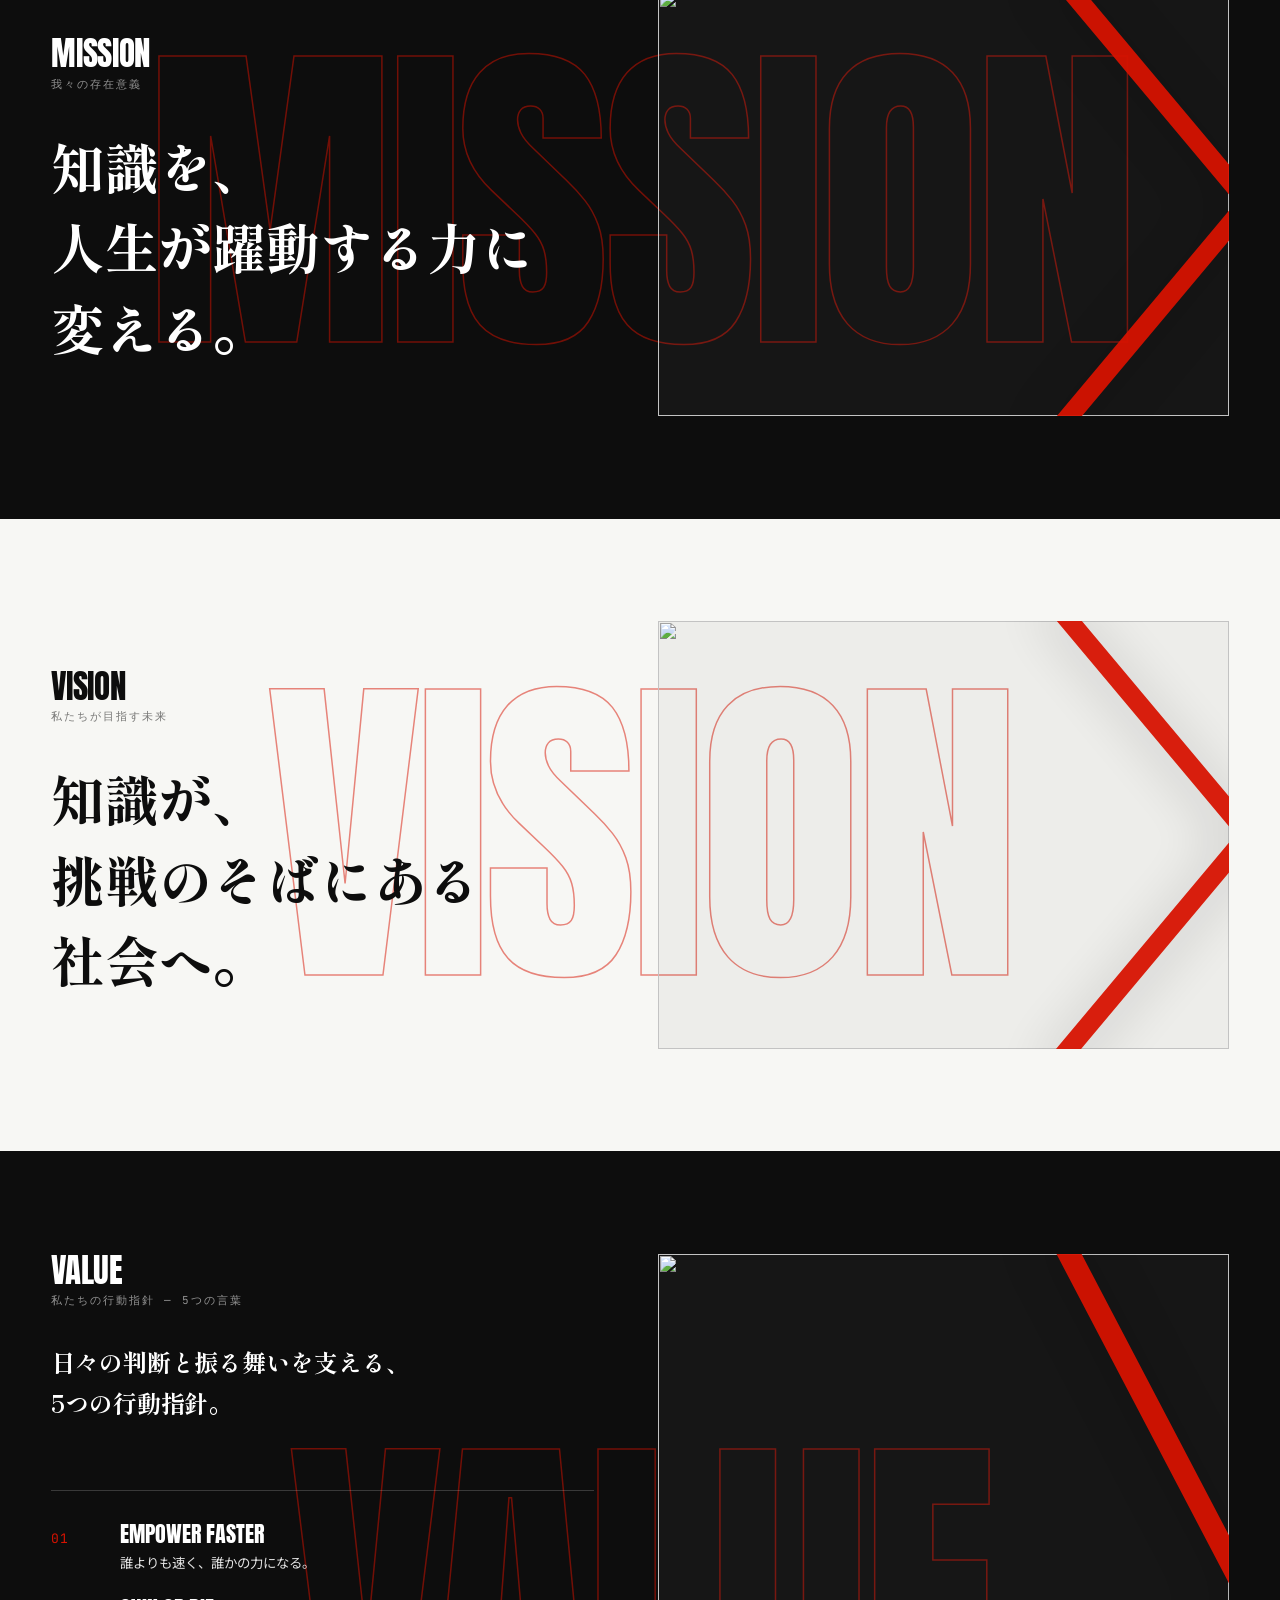
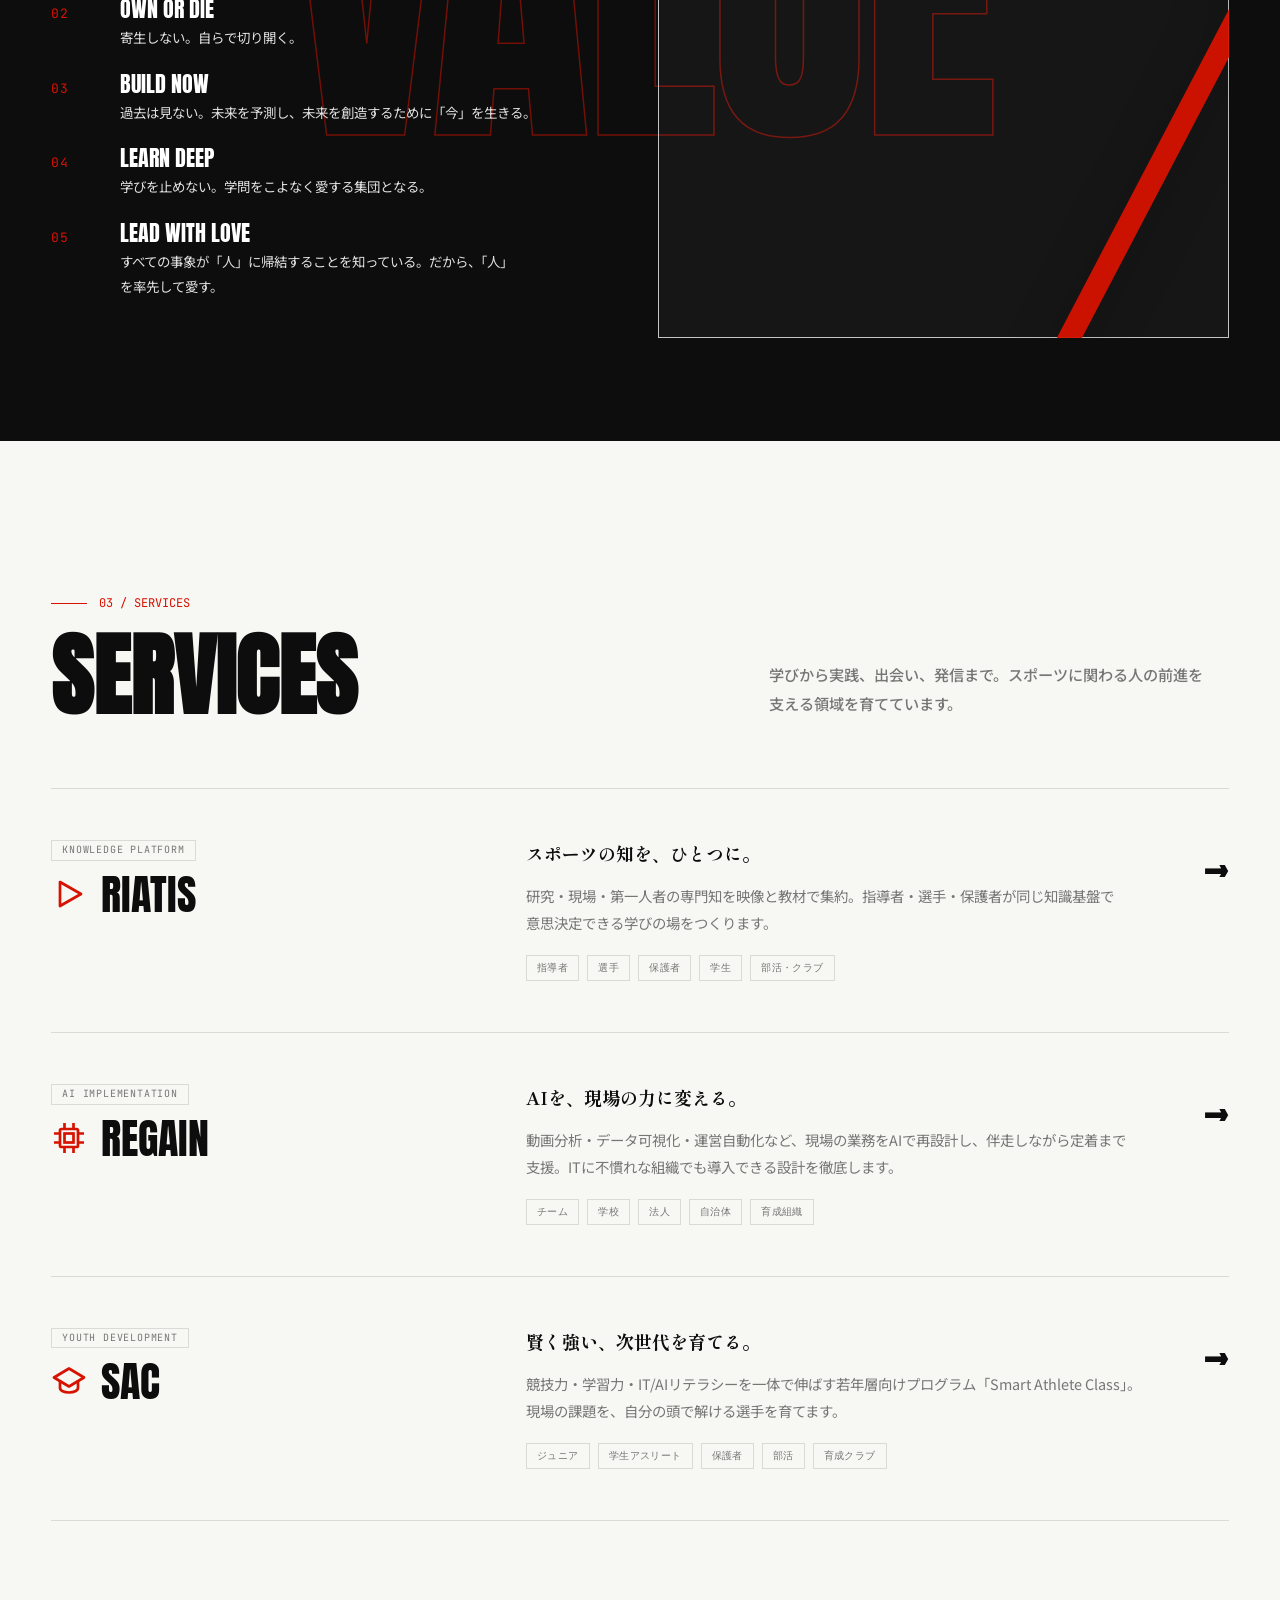
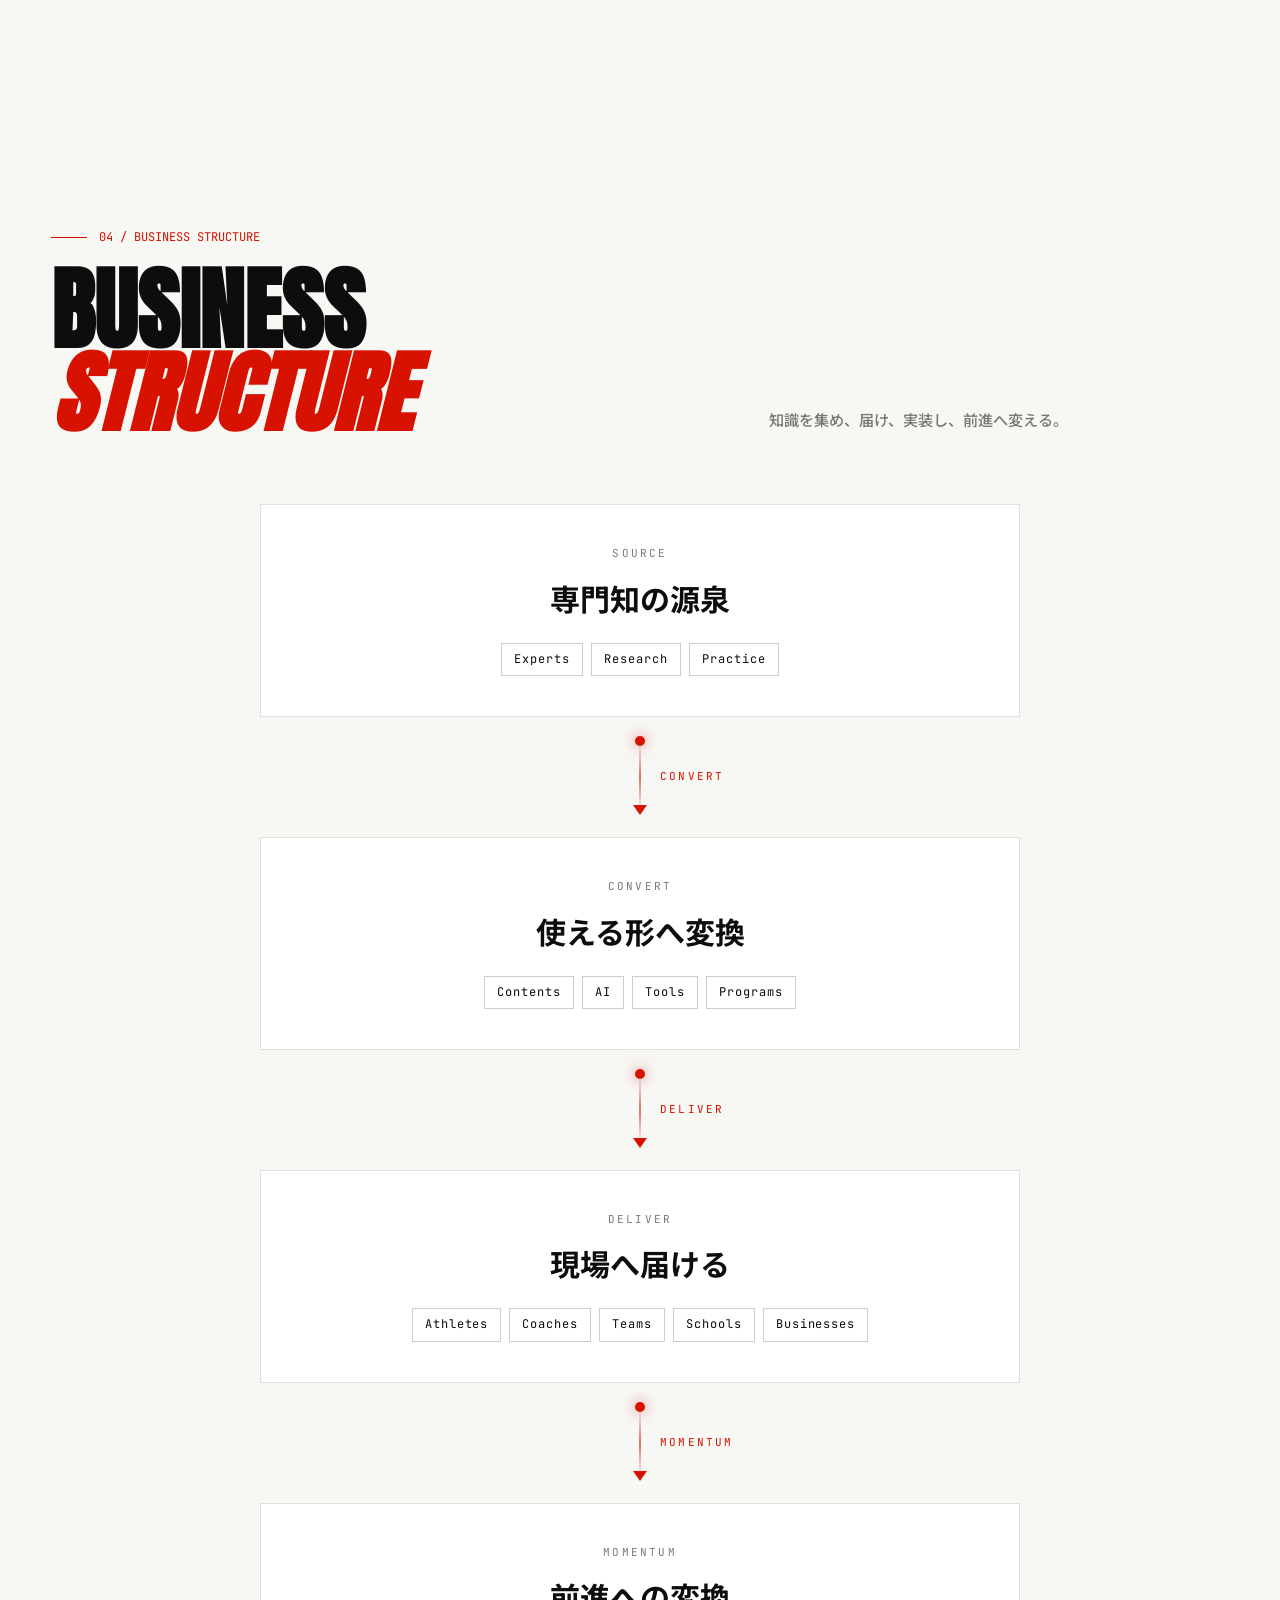
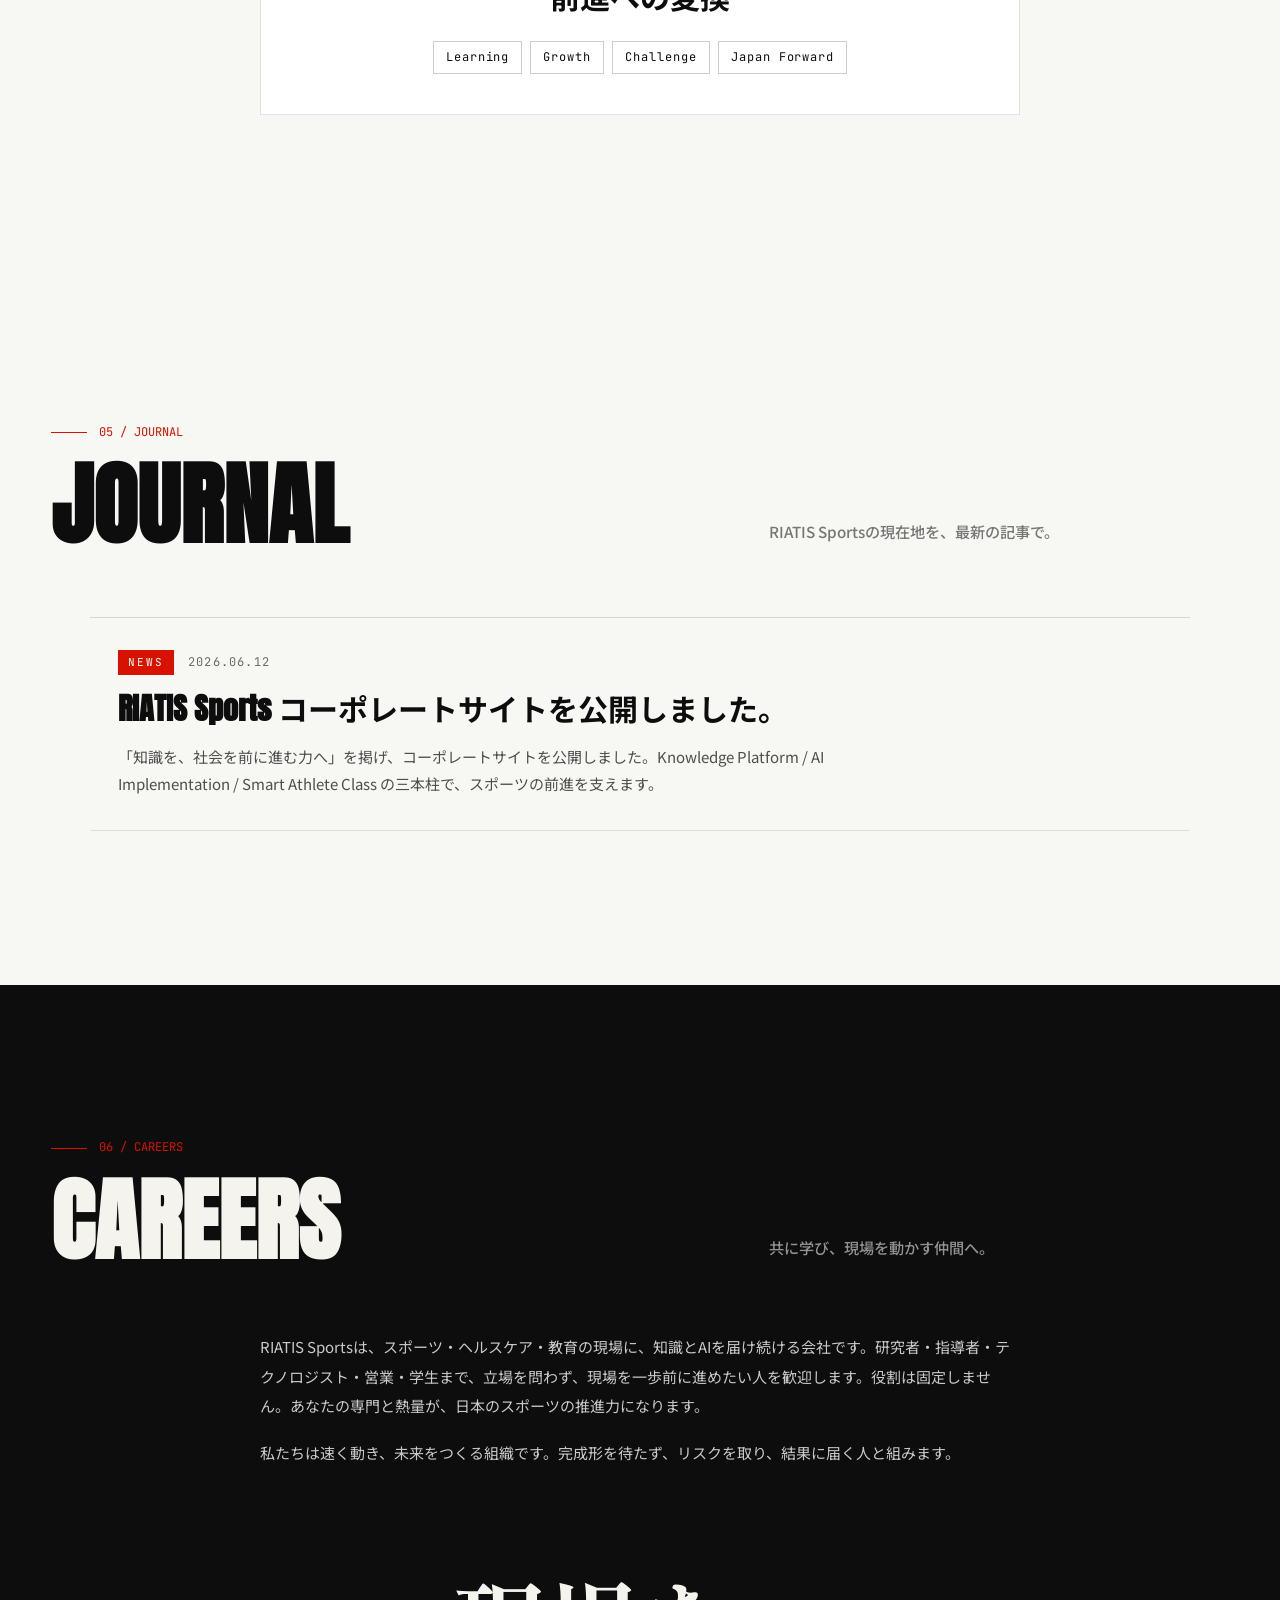
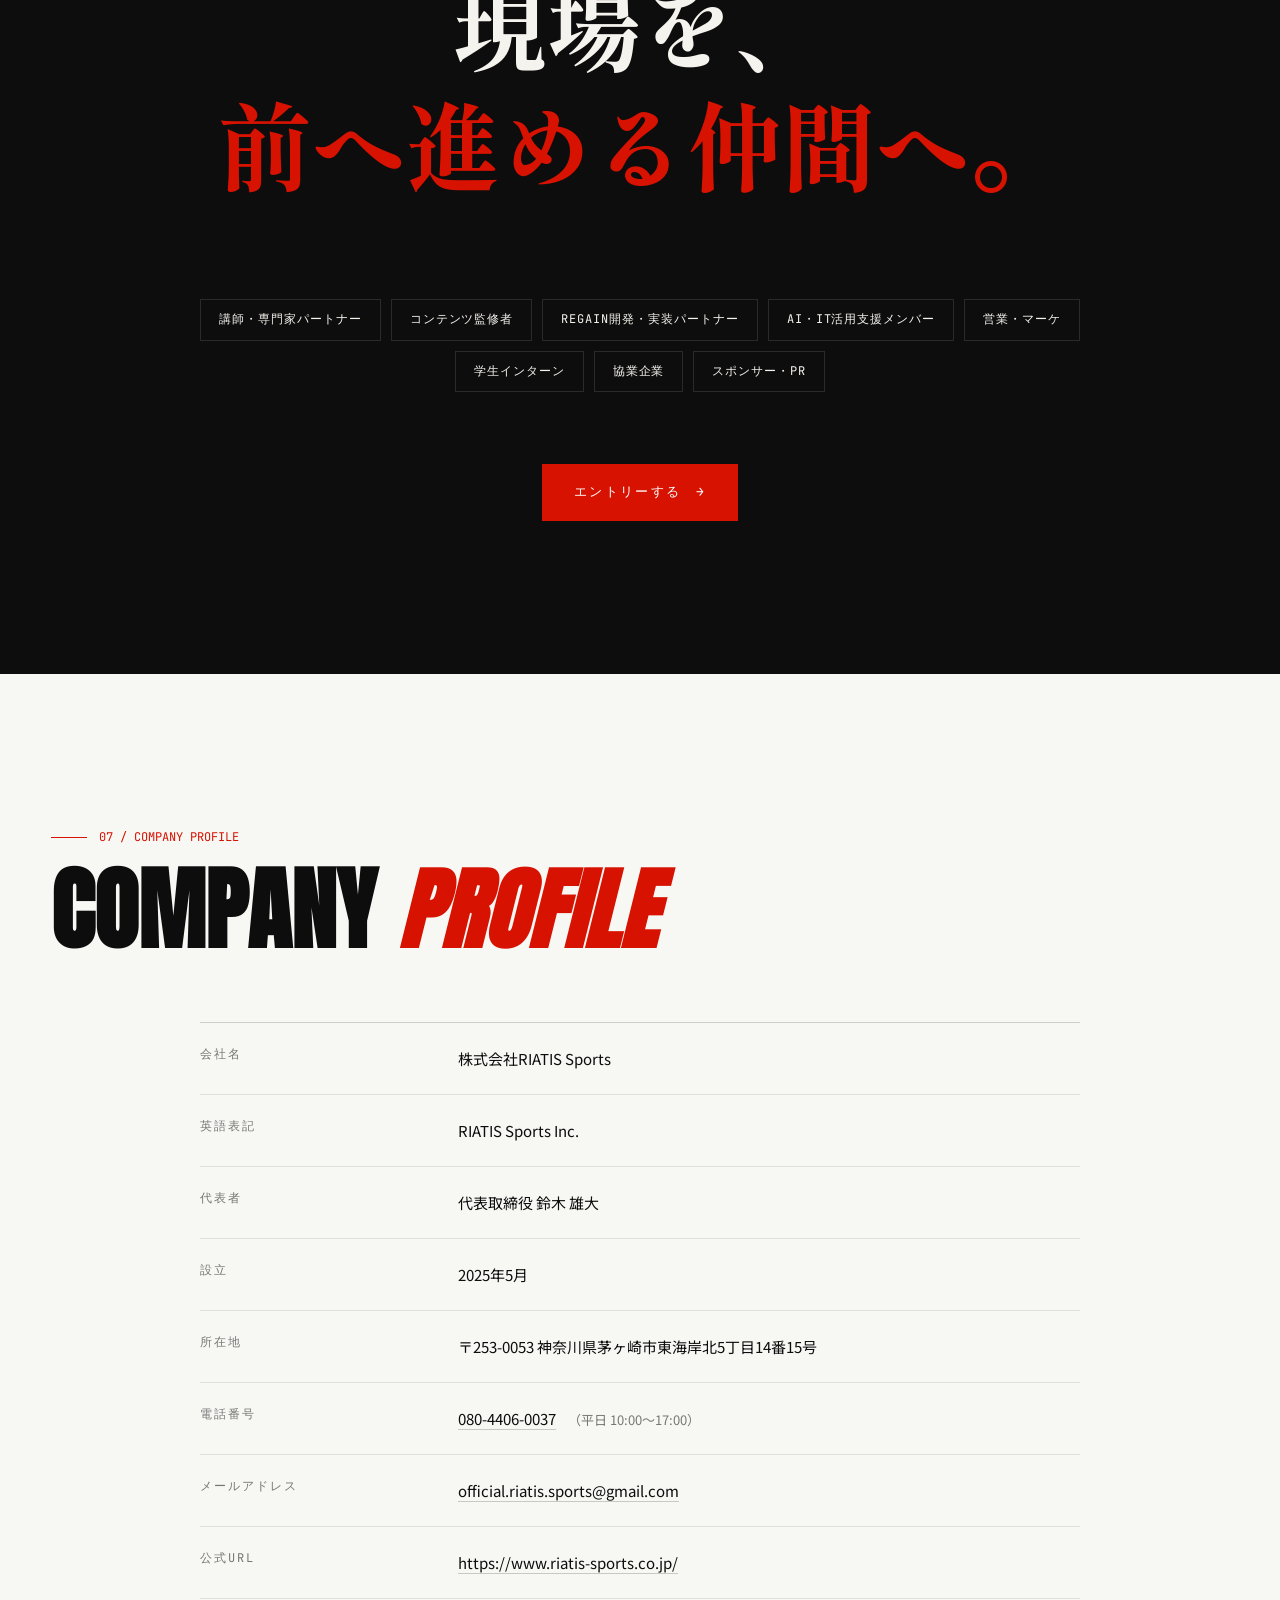
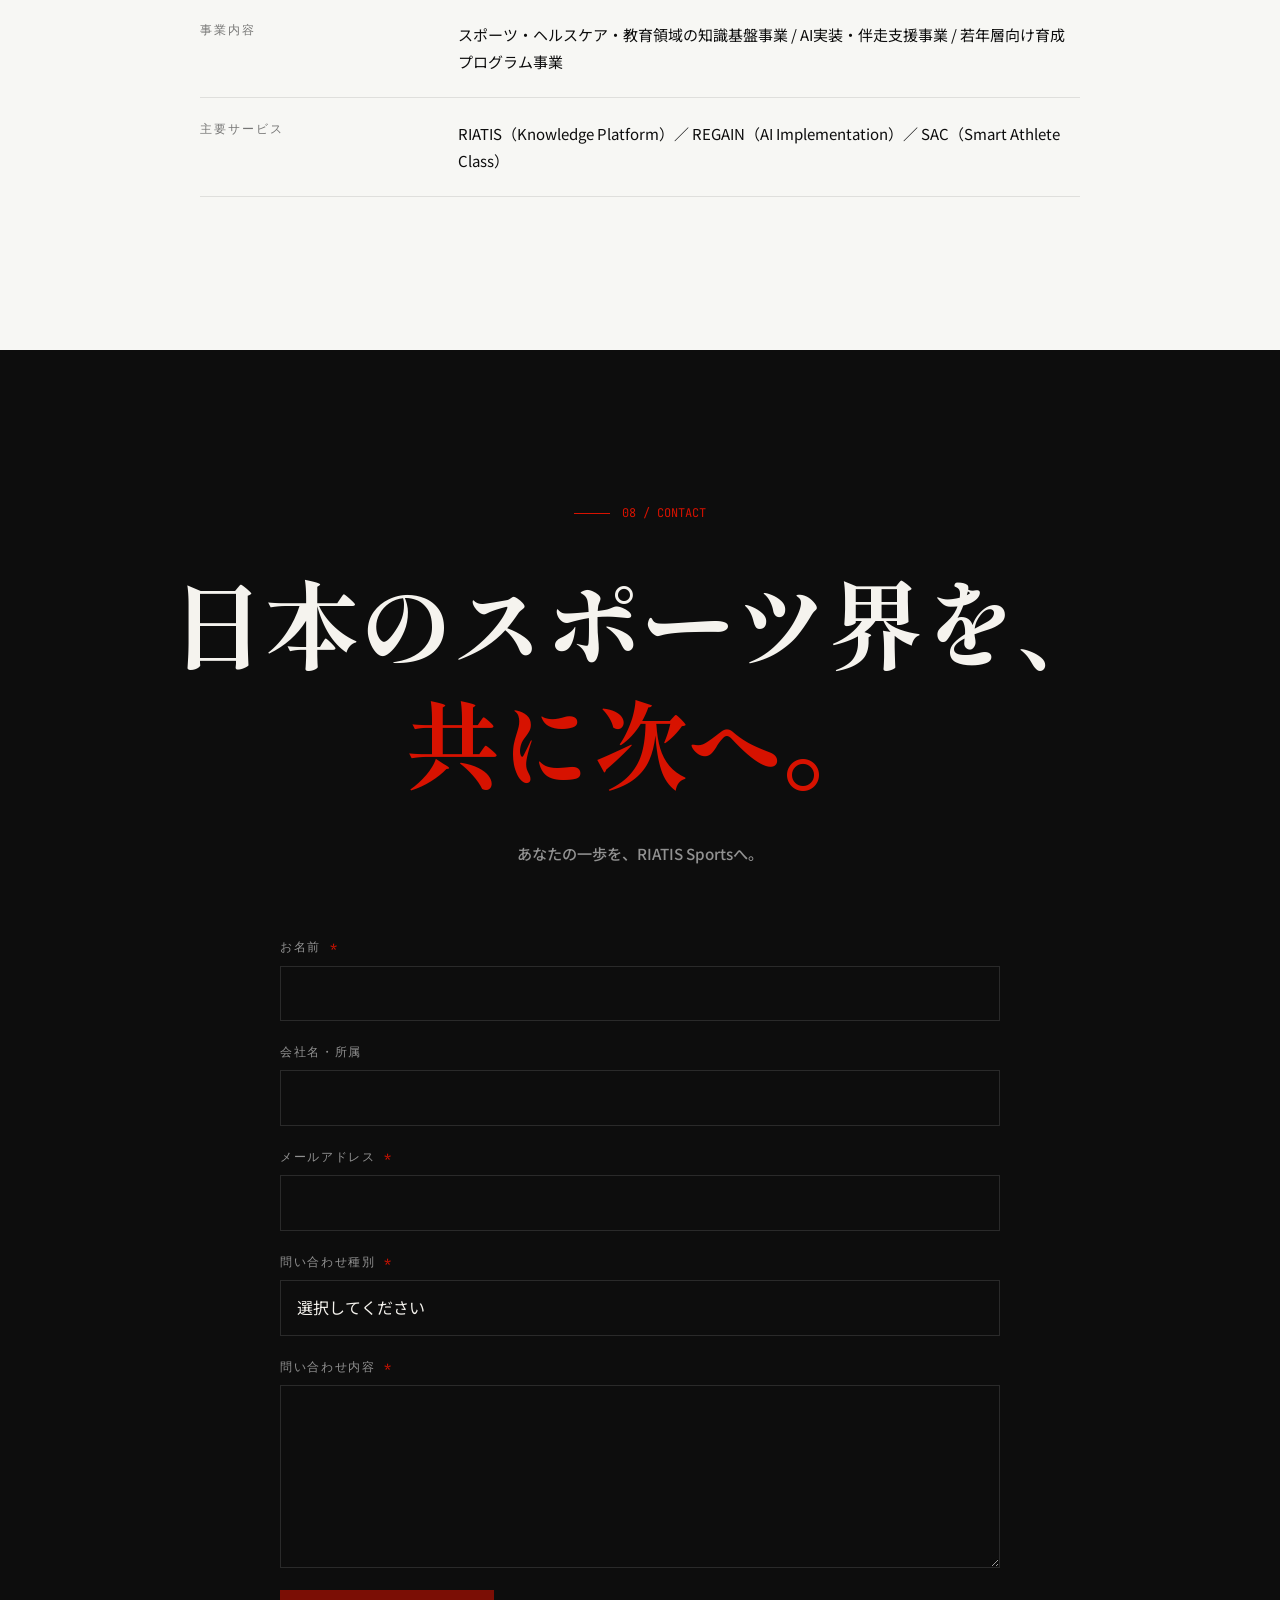
==== commit e5d34290: "feat: Phase 7 AI感削減3点セット + Belief→RIATIS Way MVV 3幕統合 【RIATIS Way の構造刷新】 - Belief System セクションを廃止し、R" ====
--- a/index.html
+++ b/index.html
@@ -47,7 +47,7 @@
       type="font/woff2"
       crossorigin
     />
-    <link rel="preload" href="assets/riatis-pulse-hero.png" as="image" />
+    <link rel="preload" href="assets/hero-bg.webp" as="image" type="image/webp" />
     <link rel="icon" href="assets/favicon.svg" type="image/svg+xml" />
     <link rel="stylesheet" href="styles.css" />
 
@@ -84,7 +84,7 @@
       }
     </script>
   </head>
-  <body id="top" data-dir="01-pulse" class="opening-active">
+  <body id="top" class="opening-active">
     <div
       class="opening"
       id="opening"
@@ -114,12 +114,12 @@
           <span></span>
         </button>
         <ul class="nav-links" id="globalNav">
-          <li><a href="#why" data-num="01">About</a></li>
-          <li><a href="#way" data-num="02">RIATIS Way</a></li>
-          <li><a href="#services" data-num="03">Services</a></li>
-          <li><a href="#journal" data-num="04">Journal</a></li>
-          <li><a href="#join" data-num="05">Careers</a></li>
-          <li><a href="#company" data-num="06">Company</a></li>
+          <li><a href="#why">About</a></li>
+          <li><a href="#way">RIATIS Way</a></li>
+          <li><a href="#services">Services</a></li>
+          <li><a href="#journal">Journal</a></li>
+          <li><a href="#join">Careers</a></li>
+          <li><a href="#company">Company</a></li>
           <li class="nav-cta-item"><a href="#contact" class="nav-cta">Contact</a></li>
         </ul>
       </nav>
@@ -130,8 +130,8 @@
         <div class="hero-grid" aria-hidden="true"></div>
         <div class="hero-inner">
           <div class="hero-meta">
-            <div><b>●</b> RIATIS SPORTS / EST. 2025</div>
-            <div>DIR.01 / <b>PULSE DRIVEN</b></div>
+            <div>RIATIS SPORTS</div>
+            <div>FOUNDED 2025</div>
           </div>
           <h1 id="hero-title">
             <span class="line"><span>TURN KNOWLEDGE</span></span>
@@ -143,23 +143,15 @@
               <p class="hero-statement">
                 RIATIS Sportsは、スポーツ・ヘルスケア・教育領域の専門知を、学び・実装・AIの力で現場成果へ変える会社です。
               </p>
-              <p class="hero-subtag">BEAT FOR THOSE WHO BLEED SPORTS.</p>
               <div class="hero-cta">
                 <a class="hero-btn hero-btn--primary" href="#services">
-                  <span>Explore RIATIS</span>
+                  <span>サービスを見る</span>
                   <span aria-hidden="true">→</span>
                 </a>
                 <a class="hero-btn hero-btn--ghost" href="#contact">
-                  <span>Contact us</span>
+                  <span>お問い合わせ</span>
                   <span aria-hidden="true">→</span>
                 </a>
-              </div>
-            </div>
-            <div class="bpm" aria-label="RIATIS heart beats per minute">
-              <div class="num">142</div>
-              <div>
-                <div>BPM / LIVE</div>
-                <div class="bpm-label">RIATIS HEART</div>
               </div>
             </div>
           </div>
@@ -228,7 +220,7 @@
             </div>
             <div class="act" data-i="3">
               <div class="act-copy">
-                <span class="sm">04 / JAPAN FORWARD</span>
+                <span class="sm">04 / MOMENTUM</span>
                 <h2>スポーツで<br class="mobile-br" /><span class="r">日本</span>を<br />前へ押し上げる</h2>
               </div>
             </div>
@@ -243,102 +235,106 @@
       <section class="way" id="way" aria-labelledby="way-title" data-theme="dark">
         <div class="section-head">
           <div class="eyebrow reveal">02 / RIATIS Way</div>
-          <h2 class="stitle reveal" id="way-title">RIATIS <em>Way</em><span>Mission / Vision / Purpose</span></h2>
-          <p class="section-lead reveal">知識を人の力に変え、挑戦のそばに届ける。</p>
-        </div>
-        <ol class="way-list">
-          <li class="way-item reveal">
-            <div class="way-num" aria-hidden="true">01</div>
-            <div class="way-body">
-              <p class="way-label">Mission｜私たちの存在意義</p>
-              <h3 class="way-statement">知識を、<span class="r">人生が躍動する力</span>に変える。</h3>
-            </div>
-          </li>
-          <li class="way-item reveal">
-            <div class="way-num" aria-hidden="true">02</div>
-            <div class="way-body">
-              <p class="way-label">Vision｜私たちが目指す未来</p>
-              <h3 class="way-statement">知識が、<span class="r">挑戦のそば</span>にある社会へ。</h3>
-            </div>
-          </li>
-        </ol>
-        <p class="way-purpose-note reveal" aria-hidden="true">↓ 03 / Purpose</p>
-      </section>
-
-      <section class="band" aria-labelledby="purpose-title">
-        <div class="pre">03 / PURPOSE</div>
-        <h2 id="purpose-title">
-          <span class="purpose-stack">
-            <span class="purpose-line purpose-line--lead">誰もが</span>
-            <span class="purpose-line purpose-line--main">学び、成長し、挑戦できる</span>
-            <span class="purpose-line purpose-line--closing"><i>スポーツ界</i>を、共に</span>
-          </span>
-        </h2>
-      </section>
-
-      <section class="belief" id="belief" aria-labelledby="belief-title" data-theme="dark">
-        <div class="section-head">
-          <div class="eyebrow reveal">03 / Belief System</div>
-          <h2 class="stitle reveal" id="belief-title">Five <em>fires</em><span>that keep us running.</span></h2>
-          <p class="section-lead reveal">
-            速さ、探究、未来視、そして人への敬意。RIATIS Sports が意思決定の中心に置く価値観です。
-          </p>
-        </div>
-
-        <div class="values">
-          <article class="value reveal">
-            <div class="top"><span>V / 01</span><span>01</span></div>
-            <div class="value-body">
-              <div class="iconbox" aria-hidden="true">
-                <svg viewBox="0 0 24 24" fill="none" stroke-width="2"><path d="M3 12l8-8v5h10v6H11v5z" /></svg>
-              </div>
-              <h3>Velocity</h3>
-              <p class="value-sub">Empower Faster</p>
-              <p class="value-jp">誰よりも速く、誰かの力になる。</p>
+          <h2 class="stitle reveal" id="way-title">RIATIS <em>Way</em></h2>
+          <p class="section-lead reveal">私たちの行動と判断の中心にあるもの。Mission / Vision / Value の3軸で表します。</p>
+        </div>
+
+        <div class="mvv">
+          <!-- 幕1: Mission -->
+          <article class="mvv-act mvv-act--dark reveal" data-theme="dark">
+            <div class="mvv-act__bgword" aria-hidden="true">MISSION</div>
+            <div class="mvv-act__inner">
+              <div class="mvv-act__copy">
+                <p class="mvv-act__label">
+                  <span class="mvv-act__label-en">Mission</span>
+                  <span class="mvv-act__label-jp">我々の存在意義</span>
+                </p>
+                <h3 class="mvv-act__statement">知識を、<br />人生が躍動する力に変える。</h3>
+              </div>
+              <div class="mvv-act__visual">
+                <img src="https://picsum.photos/seed/riatis-mission/1200/900" alt="" loading="lazy" />
+                <svg class="mvv-act__chevron" viewBox="0 0 200 400" preserveAspectRatio="none" aria-hidden="true">
+                  <polygon points="20,0 180,200 20,400 0,400 160,200 0,0" />
+                </svg>
+              </div>
             </div>
           </article>
-          <article class="value reveal">
-            <div class="top"><span>V / 02</span><span>02</span></div>
-            <div class="value-body">
-              <div class="iconbox" aria-hidden="true">
-                <svg viewBox="0 0 24 24" fill="none" stroke-width="2"><path d="M12 2L3 20h18zM12 9v5M12 17h.01" /></svg>
-              </div>
-              <h3>Ownership</h3>
-              <p class="value-sub">Own the Outcome</p>
-              <p class="value-jp">自ら引き受け、自ら切り開く。</p>
+
+          <!-- 幕2: Vision -->
+          <article class="mvv-act mvv-act--light reveal" data-theme="light">
+            <div class="mvv-act__bgword" aria-hidden="true">VISION</div>
+            <div class="mvv-act__inner">
+              <div class="mvv-act__copy">
+                <p class="mvv-act__label">
+                  <span class="mvv-act__label-en">Vision</span>
+                  <span class="mvv-act__label-jp">私たちが目指す未来</span>
+                </p>
+                <h3 class="mvv-act__statement">知識が、<br />挑戦のそばにある社会へ。</h3>
+              </div>
+              <div class="mvv-act__visual">
+                <img src="https://picsum.photos/seed/riatis-vision/1200/900" alt="" loading="lazy" />
+                <svg class="mvv-act__chevron" viewBox="0 0 200 400" preserveAspectRatio="none" aria-hidden="true">
+                  <polygon points="20,0 180,200 20,400 0,400 160,200 0,0" />
+                </svg>
+              </div>
             </div>
           </article>
-          <article class="value reveal">
-            <div class="top"><span>V / 03</span><span>03</span></div>
-            <div class="value-body">
-              <div class="iconbox" aria-hidden="true">
-                <svg viewBox="0 0 24 24" fill="none" stroke-width="2"><circle cx="12" cy="12" r="3" /><path d="M2 12c3-6 9-6 10-6s7 0 10 6c-3 6-9 6-10 6s-7 0-10-6z" /></svg>
-              </div>
-              <h3>Foresight</h3>
-              <p class="value-sub">Build Now</p>
-              <p class="value-jp">未来を予測し、今つくる。</p>
-            </div>
-          </article>
-          <article class="value reveal">
-            <div class="top"><span>V / 04</span><span>04</span></div>
-            <div class="value-body">
-              <div class="iconbox" aria-hidden="true">
-                <svg viewBox="0 0 24 24" fill="none" stroke-width="2"><path d="M4 19.5A2.5 2.5 0 016.5 17H20V3H6.5A2.5 2.5 0 004 5.5zM4 19.5V21h16" /></svg>
-              </div>
-              <h3>Evolve</h3>
-              <p class="value-sub">Learn Deep</p>
-              <p class="value-jp">学び続け、学問を愛する。</p>
-            </div>
-          </article>
-          <article class="value reveal">
-            <div class="top"><span>V / 05</span><span>05</span></div>
-            <div class="value-body">
-              <div class="iconbox" aria-hidden="true">
-                <svg viewBox="0 0 24 24" fill="none" stroke-width="2"><path d="M20.8 4.6a5.5 5.5 0 00-7.8 0L12 5.7l-1-1.1a5.5 5.5 0 00-7.8 7.8l1 1 7.8 7.8 7.8-7.8 1-1a5.5 5.5 0 000-7.8z" /></svg>
-              </div>
-              <h3>Humanity</h3>
-              <p class="value-sub">Lead with Love</p>
-              <p class="value-jp">人を起点に、誠実に導く。</p>
+
+          <!-- 幕3: Value (5つの行動指針を1幕に統合) -->
+          <article class="mvv-act mvv-act--dark mvv-act--has-list reveal" data-theme="dark">
+            <div class="mvv-act__bgword" aria-hidden="true">VALUE</div>
+            <div class="mvv-act__inner">
+              <div class="mvv-act__copy">
+                <p class="mvv-act__label">
+                  <span class="mvv-act__label-en">Value</span>
+                  <span class="mvv-act__label-jp">私たちの行動指針 — 5つの言葉</span>
+                </p>
+                <h3 class="mvv-act__statement">日々の判断と振る舞いを支える、<br />5つの行動指針。</h3>
+
+                <ol class="mvv-philosophy">
+                  <li class="mvv-philosophy__item">
+                    <span class="mvv-philosophy__num" aria-hidden="true">01</span>
+                    <div class="mvv-philosophy__body">
+                      <p class="mvv-philosophy__en">Empower Faster</p>
+                      <p class="mvv-philosophy__jp">誰よりも速く、誰かの力になる。</p>
+                    </div>
+                  </li>
+                  <li class="mvv-philosophy__item">
+                    <span class="mvv-philosophy__num" aria-hidden="true">02</span>
+                    <div class="mvv-philosophy__body">
+                      <p class="mvv-philosophy__en">Own or Die</p>
+                      <p class="mvv-philosophy__jp">寄生しない。自らで切り開く。</p>
+                    </div>
+                  </li>
+                  <li class="mvv-philosophy__item">
+                    <span class="mvv-philosophy__num" aria-hidden="true">03</span>
+                    <div class="mvv-philosophy__body">
+                      <p class="mvv-philosophy__en">Build Now</p>
+                      <p class="mvv-philosophy__jp">過去は見ない。未来を予測し、未来を創造するために「今」を生きる。</p>
+                    </div>
+                  </li>
+                  <li class="mvv-philosophy__item">
+                    <span class="mvv-philosophy__num" aria-hidden="true">04</span>
+                    <div class="mvv-philosophy__body">
+                      <p class="mvv-philosophy__en">Learn Deep</p>
+                      <p class="mvv-philosophy__jp">学びを止めない。学問をこよなく愛する集団となる。</p>
+                    </div>
+                  </li>
+                  <li class="mvv-philosophy__item">
+                    <span class="mvv-philosophy__num" aria-hidden="true">05</span>
+                    <div class="mvv-philosophy__body">
+                      <p class="mvv-philosophy__en">Lead with Love</p>
+                      <p class="mvv-philosophy__jp">すべての事象が「人」に帰結することを知っている。だから、「人」を率先して愛す。</p>
+                    </div>
+                  </li>
+                </ol>
+              </div>
+              <div class="mvv-act__visual">
+                <img src="https://picsum.photos/seed/riatis-value/1200/900" alt="" loading="lazy" />
+                <svg class="mvv-act__chevron" viewBox="0 0 200 400" preserveAspectRatio="none" aria-hidden="true">
+                  <polygon points="20,0 180,200 20,400 0,400 160,200 0,0" />
+                </svg>
+              </div>
             </div>
           </article>
         </div>
@@ -346,8 +342,8 @@
 
       <section class="svc" id="services" aria-labelledby="services-title" data-theme="light">
         <div class="section-head">
-          <div class="eyebrow reveal">04 / Services</div>
-          <h2 class="stitle reveal" id="services-title">What we are <em>building</em>.</h2>
+          <div class="eyebrow reveal">03 / Services</div>
+          <h2 class="stitle reveal" id="services-title">Services</h2>
           <p class="section-lead reveal">
             学びから実践、出会い、発信まで。スポーツに関わる人の前進を支える領域を育てています。
           </p>
@@ -355,7 +351,6 @@
 
         <div class="svc-list">
           <article class="svc-item reveal">
-            <div class="n">S / 01</div>
             <div class="nm">
               <span class="nm-category">Knowledge Platform</span>
               <span class="nm-headline">
@@ -378,7 +373,6 @@
           </article>
 
           <article class="svc-item reveal">
-            <div class="n">S / 02</div>
             <div class="nm">
               <span class="nm-category">AI Implementation</span>
               <span class="nm-headline">
@@ -401,7 +395,6 @@
           </article>
 
           <article class="svc-item reveal">
-            <div class="n">S / 03</div>
             <div class="nm">
               <span class="nm-category">Youth Development</span>
               <span class="nm-headline">
@@ -427,13 +420,13 @@
 
       <section class="structure" id="structure" aria-labelledby="structure-title" data-theme="light">
         <div class="section-head">
-          <div class="eyebrow reveal">05 / Business Structure</div>
-          <h2 class="stitle reveal" id="structure-title">How RIATIS <em>Moves</em></h2>
+          <div class="eyebrow reveal">04 / Business Structure</div>
+          <h2 class="stitle reveal" id="structure-title">Business <em>Structure</em></h2>
           <p class="section-lead reveal">知識を集め、届け、実装し、前進へ変える。</p>
         </div>
         <ol class="flow">
           <li class="flow-step reveal">
-            <p class="flow-step__label">01 / Source</p>
+            <p class="flow-step__label">Source</p>
             <h3 class="flow-step__title">専門知の源泉</h3>
             <ul class="flow-step__tags" aria-label="源泉">
               <li>Experts</li>
@@ -443,7 +436,7 @@
           </li>
           <li class="flow-arrow" aria-hidden="true"><span>Convert</span></li>
           <li class="flow-step reveal">
-            <p class="flow-step__label">02 / Convert</p>
+            <p class="flow-step__label">Convert</p>
             <h3 class="flow-step__title">使える形へ変換</h3>
             <ul class="flow-step__tags" aria-label="アウトプット">
               <li>Contents</li>
@@ -454,7 +447,7 @@
           </li>
           <li class="flow-arrow" aria-hidden="true"><span>Deliver</span></li>
           <li class="flow-step reveal">
-            <p class="flow-step__label">03 / Deliver</p>
+            <p class="flow-step__label">Deliver</p>
             <h3 class="flow-step__title">現場へ届ける</h3>
             <ul class="flow-step__tags" aria-label="届け先">
               <li>Athletes</li>
@@ -466,7 +459,7 @@
           </li>
           <li class="flow-arrow" aria-hidden="true"><span>Momentum</span></li>
           <li class="flow-step flow-step--last reveal">
-            <p class="flow-step__label">04 / Momentum</p>
+            <p class="flow-step__label">Momentum</p>
             <h3 class="flow-step__title">前進への変換</h3>
             <ul class="flow-step__tags" aria-label="生まれる前進">
               <li>Learning</li>
@@ -480,8 +473,8 @@
 
       <section class="journal" id="journal" aria-labelledby="journal-title" data-theme="light">
         <div class="section-head">
-          <div class="eyebrow reveal">06 / Pulse Journal</div>
-          <h2 class="stitle reveal" id="journal-title">Pulse <em>Journal</em><span>News / Projects / Insights</span></h2>
+          <div class="eyebrow reveal">05 / Journal</div>
+          <h2 class="stitle reveal" id="journal-title">Journal</h2>
           <p class="section-lead reveal">RIATIS Sportsの現在地を、最新の記事で。</p>
         </div>
         <ol class="journal-list">
@@ -492,7 +485,7 @@
                 <time datetime="2026-06-12">2026.06.12</time>
               </p>
               <h3 class="journal-title">RIATIS Sports コーポレートサイトを公開しました。</h3>
-              <p class="journal-excerpt">「知識を、社会を前に進む力へ」をテーマに、新ブランド設計「PULSE DRIVEN」のもとコーポレートサイトを公開。Knowledge Platform / AI Implementation / Smart Athlete Class の三本柱で、スポーツの前進を支えます。</p>
+              <p class="journal-excerpt">「知識を、社会を前に進む力へ」を掲げ、コーポレートサイトを公開しました。Knowledge Platform / AI Implementation / Smart Athlete Class の三本柱で、スポーツの前進を支えます。</p>
             </article>
           </li>
         </ol>
@@ -500,15 +493,15 @@
 
       <section class="join" id="join" aria-labelledby="join-title" data-theme="dark">
         <div class="section-head">
-          <div class="eyebrow reveal">07 / Join the Pulse</div>
-          <h2 class="stitle reveal" id="join-title">Join the <em>Pulse</em></h2>
+          <div class="eyebrow reveal">06 / Careers</div>
+          <h2 class="stitle reveal" id="join-title">Careers</h2>
           <p class="section-lead reveal">共に学び、現場を動かす仲間へ。</p>
         </div>
         <div class="join-copy reveal">
           <p>RIATIS Sportsは、スポーツ・ヘルスケア・教育の現場に、知識とAIを届け続ける会社です。研究者・指導者・テクノロジスト・営業・学生まで、立場を問わず、現場を一歩前に進めたい人を歓迎します。役割は固定しません。あなたの専門と熱量が、日本のスポーツの推進力になります。</p>
           <p>私たちは速く動き、未来をつくる組織です。完成形を待たず、リスクを取り、結果に届く人と組みます。</p>
         </div>
-        <p class="join-big reveal">MOVE FAST.<br /><span class="r">BUILD THE FUTURE.</span></p>
+        <p class="join-big reveal">現場を、<br /><span class="r">前へ進める仲間へ。</span></p>
         <ul class="join-tags reveal" aria-label="募集カテゴリ">
           <li>講師・専門家パートナー</li>
           <li>コンテンツ監修者</li>
@@ -520,14 +513,14 @@
           <li>スポンサー・PR</li>
         </ul>
         <a class="join-btn" href="#contact">
-          <span>Join the Pulse</span>
+          <span>エントリーする</span>
           <span aria-hidden="true">→</span>
         </a>
       </section>
 
       <section class="company" id="company" aria-labelledby="company-title" data-theme="light">
         <div class="section-head">
-          <div class="eyebrow reveal">08 / Company Profile</div>
+          <div class="eyebrow reveal">07 / Company Profile</div>
           <h2 class="stitle reveal" id="company-title">Company <em>Profile</em></h2>
         </div>
         <dl class="company-list reveal">
@@ -577,8 +570,8 @@
 
       <section class="contact" id="contact" aria-labelledby="contact-title" data-theme="dark">
         <div class="section-head">
-          <div class="eyebrow reveal center-eyebrow">09 / Contact</div>
-          <h2 class="contact-big reveal" id="contact-title"><span class="o">READY</span> TO<br />MOVE <span class="r">JAPAN?</span></h2>
+          <div class="eyebrow reveal center-eyebrow">08 / Contact</div>
+          <h2 class="contact-big reveal" id="contact-title">日本のスポーツ界を、<br /><span class="r">共に次へ。</span></h2>
           <p class="section-lead reveal">あなたの一歩を、RIATIS Sportsへ。</p>
         </div>
         <form class="contact-form reveal" novalidate aria-describedby="contact-note">
@@ -641,7 +634,6 @@
       </nav>
       <div class="ft-bot">
         <div>© 2026 RIATIS Sports Inc. All rights reserved.</div>
-        <div>DIRECTION 01 - PULSE DRIVEN</div>
       </div>
     </footer>
 
--- a/styles.css
+++ b/styles.css
@@ -224,13 +224,6 @@
   padding: 6px 0;
 }
 
-.nav-links a::before {
-  content: attr(data-num);
-  color: var(--red);
-  margin-right: 6px;
-  font-size: 9px;
-}
-
 .nav-links a::after {
   content: "";
   position: absolute;
@@ -255,10 +248,6 @@
   letter-spacing: 0;
   text-transform: uppercase;
   transition: background 0.3s ease, color 0.3s ease, border-color 0.3s ease;
-}
-
-.nav-cta::before {
-  content: none;
 }
 
 .nav-cta::after {
@@ -337,12 +326,12 @@
   inset: 0;
   z-index: 0;
   background:
-    linear-gradient(90deg, rgba(10, 10, 10, 0.96) 0%, rgba(10, 10, 10, 0.82) 36%, rgba(10, 10, 10, 0.32) 74%, rgba(10, 10, 10, 0.58) 100%),
-    linear-gradient(0deg, rgba(10, 10, 10, 0.92) 0%, rgba(10, 10, 10, 0.08) 48%, rgba(10, 10, 10, 0.78) 100%),
-    url("assets/riatis-pulse-hero.png");
+    linear-gradient(90deg, rgba(10, 10, 10, 0.92) 0%, rgba(10, 10, 10, 0.70) 38%, rgba(10, 10, 10, 0.14) 72%, rgba(10, 10, 10, 0.46) 100%),
+    linear-gradient(0deg, rgba(10, 10, 10, 0.82) 0%, rgba(10, 10, 10, 0.04) 48%, rgba(10, 10, 10, 0.66) 100%),
+    url("assets/hero-bg.webp");
   background-position: center;
   background-size: cover;
-  opacity: 0.9;
+  opacity: 0.94;
 }
 
 .hero::after {
@@ -351,8 +340,8 @@
   inset: 0;
   z-index: 0;
   background:
-    radial-gradient(ellipse at 75% 40%, rgba(212, 17, 28, 0.35), transparent 55%),
-    radial-gradient(ellipse at 10% 90%, rgba(212, 17, 28, 0.15), transparent 50%);
+    radial-gradient(ellipse at 68% 62%, rgba(215, 18, 0, 0.22), transparent 55%),
+    radial-gradient(ellipse at 10% 90%, rgba(215, 18, 0, 0.12), transparent 50%);
   pointer-events: none;
 }
 
@@ -437,7 +426,7 @@
 
 .hero-sub {
   display: grid;
-  grid-template-columns: 1.3fr 1fr;
+  grid-template-columns: 1fr;
   gap: 60px;
   align-items: end;
   margin-top: 54px;
@@ -1075,7 +1064,7 @@
 .svc-item {
   position: relative;
   display: grid;
-  grid-template-columns: 84px minmax(240px, 0.95fr) minmax(360px, 1.35fr) 44px;
+  grid-template-columns: minmax(240px, 0.95fr) minmax(360px, 1.35fr) 44px;
   gap: clamp(18px, 3vw, 44px);
   align-items: start;
   padding: clamp(36px, 4vw, 54px) 0;
@@ -1108,19 +1097,6 @@
 .svc-item:hover,
 .svc-item:focus-within {
   padding-left: 18px;
-}
-
-.svc-item .n {
-  padding-top: 7px;
-  color: var(--red);
-  font-family: var(--font-mono);
-  font-size: 12px;
-  letter-spacing: 0;
-}
-
-.svc-item:hover .n,
-.svc-item:focus-within .n {
-  color: var(--color-black);
 }
 
 .svc-item .nm {
@@ -1379,7 +1355,7 @@
 .ft-big {
   margin-bottom: clamp(28px, 4vw, 44px);
   font-family: var(--font-display);
-  font-size: clamp(4rem, 13.5vw, 13.5rem);
+  font-size: clamp(2.5rem, 5.5vw, 5rem);
   line-height: 0.9;
   letter-spacing: 0;
   text-transform: uppercase;
@@ -1470,12 +1446,6 @@
     transform: translateY(0);
   }
 
-  .nav-links a::before {
-    display: block;
-    margin: 0 0 8px;
-    font-size: 12px;
-  }
-
   .hero {
     padding: 110px 20px 100px;
   }
@@ -1569,25 +1539,21 @@
     padding-left: 0;
   }
 
-  .svc-item .n {
-    grid-column: 1 / 3;
-  }
-
   .svc-item .nm {
     grid-column: 1;
-    grid-row: 2;
+    grid-row: 1;
     align-items: flex-start;
     line-height: 1.08;
   }
 
   .svc-item .ds {
     grid-column: 1 / 3;
-    grid-row: 3;
+    grid-row: 2;
   }
 
   .svc-item .ar {
     grid-column: 2;
-    grid-row: 2;
+    grid-row: 1;
     color: var(--red);
   }
 
@@ -2310,12 +2276,13 @@
   color: rgba(255, 255, 255, 0.78);
 }
 .join-big {
-  font-family: var(--font-display);
-  font-size: clamp(48px, 11vw, 140px);
-  line-height: 1;
-  letter-spacing: 0.02em;
+  font-family: var(--font-serif);
+  font-weight: 900;
+  font-size: clamp(36px, 7.5vw, 96px);
+  line-height: 1.25;
+  letter-spacing: -0.02em;
   margin: clamp(48px, 8vw, 96px) 0;
-  text-transform: uppercase;
+  text-transform: none;
 }
 .join-big .r { color: var(--red); }
 .join-tags {
@@ -2422,12 +2389,13 @@
   justify-self: center;
 }
 .contact-big {
-  font-family: var(--font-display);
-  font-size: clamp(48px, 11vw, 140px);
-  line-height: 1;
-  letter-spacing: 0.02em;
+  font-family: var(--font-serif);
+  font-weight: 900;
+  font-size: clamp(36px, 7.5vw, 96px);
+  line-height: 1.25;
+  letter-spacing: -0.02em;
   margin: 16px 0;
-  text-transform: uppercase;
+  text-transform: none;
 }
 .contact-big .o { color: rgba(255, 255, 255, 0.55); }
 .contact-big .r { color: var(--red); }
@@ -2505,9 +2473,9 @@
 }
 .footer-message {
   font-family: var(--font-display);
-  font-size: clamp(28px, 5vw, 64px);
-  line-height: 1.05;
-  letter-spacing: 0.02em;
+  font-size: clamp(18px, 2.4vw, 28px);
+  line-height: 1.2;
+  letter-spacing: 0.04em;
   margin-bottom: clamp(40px, 6vw, 72px);
   text-transform: uppercase;
 }
@@ -2928,11 +2896,6 @@
 
 /* --- Mobile responsive 最小対応 --- */
 @media (max-width: 720px) {
-  .way-item {
-    grid-template-columns: 1fr;
-    gap: 16px;
-  }
-  .way-num { font-size: 56px; }
   .company-row {
     grid-template-columns: 1fr;
     gap: 6px;
@@ -2952,3 +2915,308 @@
     justify-content: center;
   }
 }
+
+/* ==========================================================================
+   19. MVV シリーズ (RIATIS Way 統合)
+       Mission / Vision / Purpose / Value×5 の 8幕を統合した
+       横長バナーの連続シリーズ。参考: Union Direct のキービジュアル。
+       - 各幕に「背景巨大アウトライン文字 + 赤シェブロン + 写真エリア」
+       - 黒 / オフ白 / 赤 のテーマ切替（Purpose 1幕だけ赤面）
+   ========================================================================== */
+
+/* way セクションは共通 padding を解除し、各幕 (.mvv-act) がフルブリード(画面端まで)
+   になれるようにする。上部見出し帯だけは内側余白を維持する。 */
+.way {
+  max-width: none;
+  padding-left: 0;
+  padding-right: 0;
+  padding-bottom: 0;
+}
+.way > .section-head {
+  max-width: 1600px;
+  margin: 0 auto;
+  padding-left: clamp(20px, 4vw, 56px);
+  padding-right: clamp(20px, 4vw, 56px);
+}
+
+.mvv {
+  display: flex;
+  flex-direction: column;
+  margin-top: clamp(40px, 6vw, 80px);
+}
+
+.mvv-act {
+  position: relative;
+  display: block;
+  min-height: clamp(440px, 64vh, 680px);
+  padding: clamp(60px, 8vw, 120px) clamp(20px, 4vw, 64px);
+  overflow: hidden;
+  isolation: isolate;
+}
+
+/* テーマバリアント (--mvv-* は子要素から CSS 変数で参照) */
+.mvv-act--dark {
+  background: var(--color-black);
+  color: var(--color-white);
+  --mvv-bg-stroke: var(--color-red);
+  --mvv-chevron: var(--color-red);
+  --mvv-label-en: var(--color-white);
+  --mvv-label-jp: rgba(255, 255, 255, 0.55);
+  --mvv-statement: var(--color-white);
+}
+.mvv-act--light {
+  background: var(--color-off-white);
+  color: var(--color-black);
+  --mvv-bg-stroke: var(--color-red);
+  --mvv-chevron: var(--color-red);
+  --mvv-label-en: var(--color-black);
+  --mvv-label-jp: rgba(13, 13, 13, 0.55);
+  --mvv-statement: var(--color-black);
+}
+.mvv-act--red {
+  background: var(--color-red);
+  color: var(--color-white);
+  --mvv-bg-stroke: var(--color-black);
+  --mvv-chevron: var(--color-black);
+  --mvv-label-en: var(--color-white);
+  --mvv-label-jp: rgba(255, 255, 255, 0.72);
+  --mvv-statement: var(--color-white);
+}
+
+/* 背景巨大アウトライン文字 (壁紙レベルの控えめな強さ) */
+.mvv-act__bgword {
+  position: absolute;
+  inset: 0;
+  z-index: 0;
+  display: flex;
+  align-items: center;
+  justify-content: center;
+  font-family: var(--font-display);
+  font-weight: 400;
+  font-size: clamp(110px, 26vw, 380px);
+  line-height: 0.85;
+  letter-spacing: -0.02em;
+  color: transparent;
+  -webkit-text-stroke: 1.5px var(--mvv-bg-stroke);
+  text-transform: uppercase;
+  white-space: nowrap;
+  pointer-events: none;
+  user-select: none;
+  opacity: 0.5;
+}
+
+/* 内側 2 列レイアウト */
+.mvv-act__inner {
+  position: relative;
+  z-index: 2;
+  display: grid;
+  grid-template-columns: minmax(0, 1fr) minmax(0, 1.05fr);
+  gap: clamp(32px, 5vw, 80px);
+  align-items: center;
+  max-width: 1500px;
+  margin: 0 auto;
+}
+
+.mvv-act__copy {
+  display: flex;
+  flex-direction: column;
+  gap: clamp(20px, 3vw, 36px);
+  min-width: 0;
+}
+
+.mvv-act__label {
+  display: flex;
+  flex-direction: column;
+  gap: 8px;
+  line-height: 1;
+}
+.mvv-act__label-en {
+  font-family: var(--font-display);
+  font-size: clamp(22px, 2.6vw, 34px);
+  letter-spacing: -0.01em;
+  color: var(--mvv-label-en);
+  text-transform: uppercase;
+  line-height: 1;
+}
+.mvv-act__label-jp {
+  font-family: var(--font-mono);
+  font-size: 11px;
+  letter-spacing: 0.18em;
+  text-transform: uppercase;
+  color: var(--mvv-label-jp);
+}
+
+.mvv-act__statement {
+  font-family: var(--font-serif);
+  font-size: clamp(26px, 4.2vw, 56px);
+  font-weight: 900;
+  line-height: 1.5;
+  letter-spacing: -0.005em;
+  color: var(--mvv-statement);
+  /* 日本語の自然な折り返し: 句点/読点の直後を優先・文節単位で改行を決める。
+     明示的な <br> はステートメント原稿側で「。」直後など強い区切りにだけ置く。 */
+  text-wrap: pretty;
+  word-break: auto-phrase;
+  line-break: strict;
+  overflow-wrap: break-word;
+}
+
+/* 右ビジュアル: プレースホルダー画像 + 赤シェブロン */
+.mvv-act__visual {
+  position: relative;
+  width: 100%;
+  aspect-ratio: 4 / 3;
+  overflow: hidden;
+  background: rgba(255, 255, 255, 0.04);
+}
+
+.mvv-act--light .mvv-act__visual {
+  background: rgba(13, 13, 13, 0.04);
+}
+
+.mvv-act__visual img {
+  display: block;
+  width: 100%;
+  height: 100%;
+  object-fit: cover;
+  filter: grayscale(0.12) contrast(1.04);
+}
+
+/* 赤シェブロン (右上から斜めに突き抜ける) */
+.mvv-act__chevron {
+  position: absolute;
+  top: -6%;
+  right: -10%;
+  width: 44%;
+  height: 112%;
+  fill: var(--mvv-chevron);
+  pointer-events: none;
+  opacity: 0.94;
+  filter: drop-shadow(0 6px 28px rgba(0, 0, 0, 0.22));
+}
+
+/* Value 幕の philosophy リスト (5つの行動指針を 1幕内に統合)
+   ※ Mission/Vision と同じ枠サイズに5項目入るため、項目は中型タイポでコンパクトに。 */
+.mvv-act--has-list .mvv-act__inner {
+  align-items: start;
+}
+.mvv-act--has-list .mvv-act__visual {
+  position: sticky;
+  top: clamp(96px, 12vh, 140px);
+  /* Mission/Vision (4:3) より縦長にし、左コピー (label + statement + 5項目リスト) の
+     高さに少しでも寄せる。完全一致ではなく "近づける" 程度の調整。 */
+  aspect-ratio: 5 / 6;
+}
+
+/* Value 幕の statement は Mission/Vision より小さく(「リード文」サイズに)し、
+   philosophy リストへつなぐ橋渡しの見出しとして扱う。これで左コピーの縦サイズも縮む。 */
+.mvv-act--has-list .mvv-act__statement {
+  font-size: clamp(17px, 1.9vw, 24px);
+  font-weight: 700;
+  line-height: 1.7;
+}
+
+.mvv-philosophy {
+  list-style: none;
+  display: flex;
+  flex-direction: column;
+  gap: clamp(16px, 1.8vw, 22px);
+  margin-top: clamp(20px, 2.4vw, 32px);
+  padding-top: clamp(20px, 2.4vw, 32px);
+  border-top: 1px solid currentColor;
+  /* 薄い罫線にしたいので、テーマ側の文字色を 12% 透過させて使う */
+  border-top-color: color-mix(in srgb, currentColor 18%, transparent);
+}
+
+.mvv-philosophy__item {
+  display: grid;
+  grid-template-columns: 48px 1fr;
+  gap: clamp(14px, 1.6vw, 22px);
+  align-items: baseline;
+}
+
+.mvv-philosophy__num {
+  font-family: var(--font-mono);
+  font-size: 13px;
+  letter-spacing: 0.08em;
+  color: var(--mvv-bg-stroke); /* 赤 (テーマ依存) */
+  line-height: 1;
+  padding-top: 4px;
+}
+
+.mvv-philosophy__body {
+  display: flex;
+  flex-direction: column;
+  gap: 4px;
+  min-width: 0;
+}
+
+.mvv-philosophy__en {
+  font-family: var(--font-display);
+  font-size: clamp(18px, 1.7vw, 22px);
+  letter-spacing: 0;
+  color: var(--mvv-label-en);
+  text-transform: uppercase;
+  line-height: 1.1;
+}
+
+.mvv-philosophy__jp {
+  font-family: var(--font-sans);
+  font-size: clamp(13px, 1.05vw, 15px);
+  line-height: 1.85;
+  color: var(--mvv-statement);
+  opacity: 0.88;
+  text-wrap: pretty;
+  word-break: auto-phrase;
+  line-break: strict;
+}
+
+/* レスポンシブ: タブレット以下では縦積みに崩す */
+@media (max-width: 900px) {
+  .mvv-act {
+    padding: clamp(48px, 10vw, 80px) clamp(20px, 4vw, 36px);
+    min-height: auto;
+  }
+  .mvv-act__inner {
+    grid-template-columns: 1fr;
+    gap: 32px;
+  }
+  .mvv-act__visual {
+    aspect-ratio: 16 / 10;
+    order: -1;
+  }
+  .mvv-act__bgword {
+    font-size: clamp(80px, 22vw, 180px);
+  }
+  .mvv-act__statement {
+    font-size: clamp(22px, 5.5vw, 34px);
+    line-height: 1.55;
+  }
+  .mvv-act__chevron {
+    width: 50%;
+  }
+  /* Value 幕: モバイルでは画像 sticky 解除 (画像が上、リストが下) */
+  .mvv-act--has-list .mvv-act__visual {
+    position: static;
+    top: auto;
+  }
+  .mvv-philosophy__item {
+    grid-template-columns: 40px 1fr;
+  }
+}
+
+@media (max-width: 480px) {
+  .mvv-act__bgword {
+    font-size: clamp(64px, 22vw, 110px);
+    letter-spacing: -0.03em;
+  }
+  .mvv-act__label-en {
+    font-size: 22px;
+  }
+}
+
+@media (prefers-reduced-motion: reduce) {
+  .mvv-act__chevron {
+    filter: none;
+  }
+}
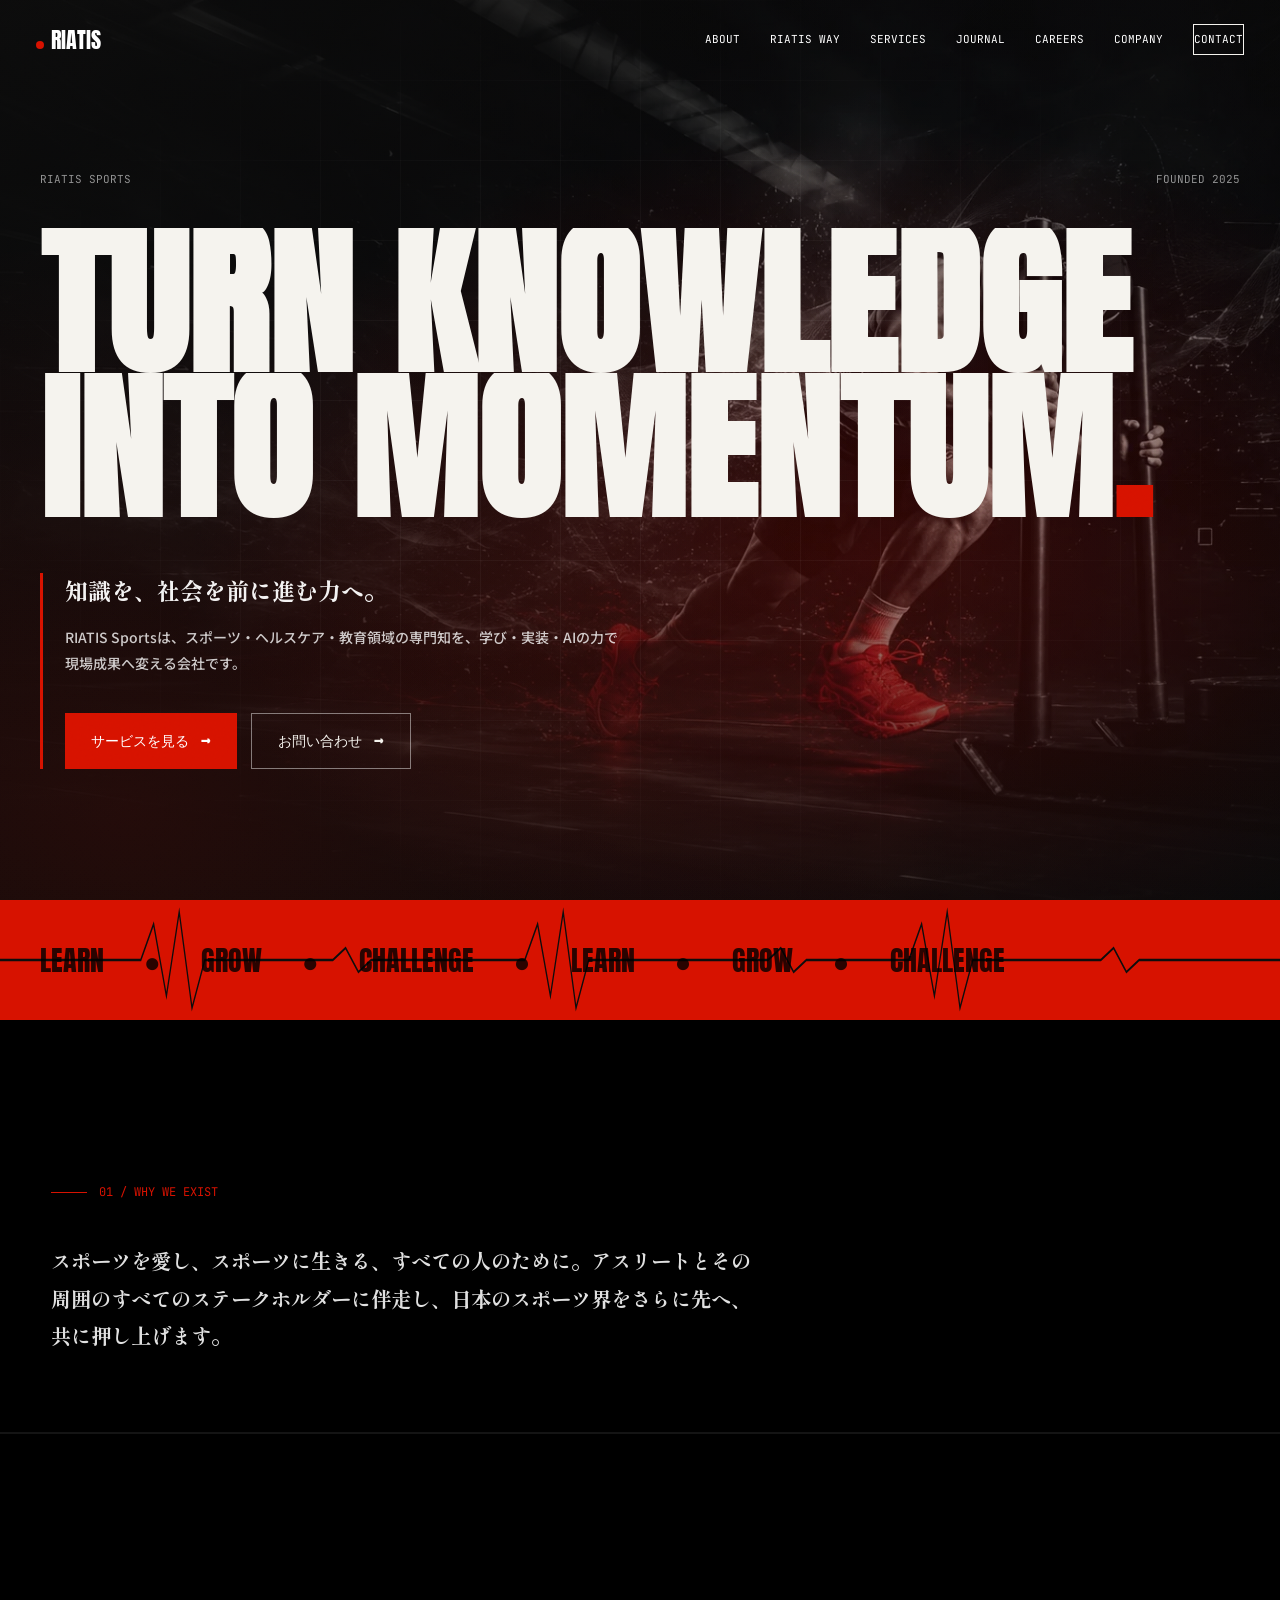
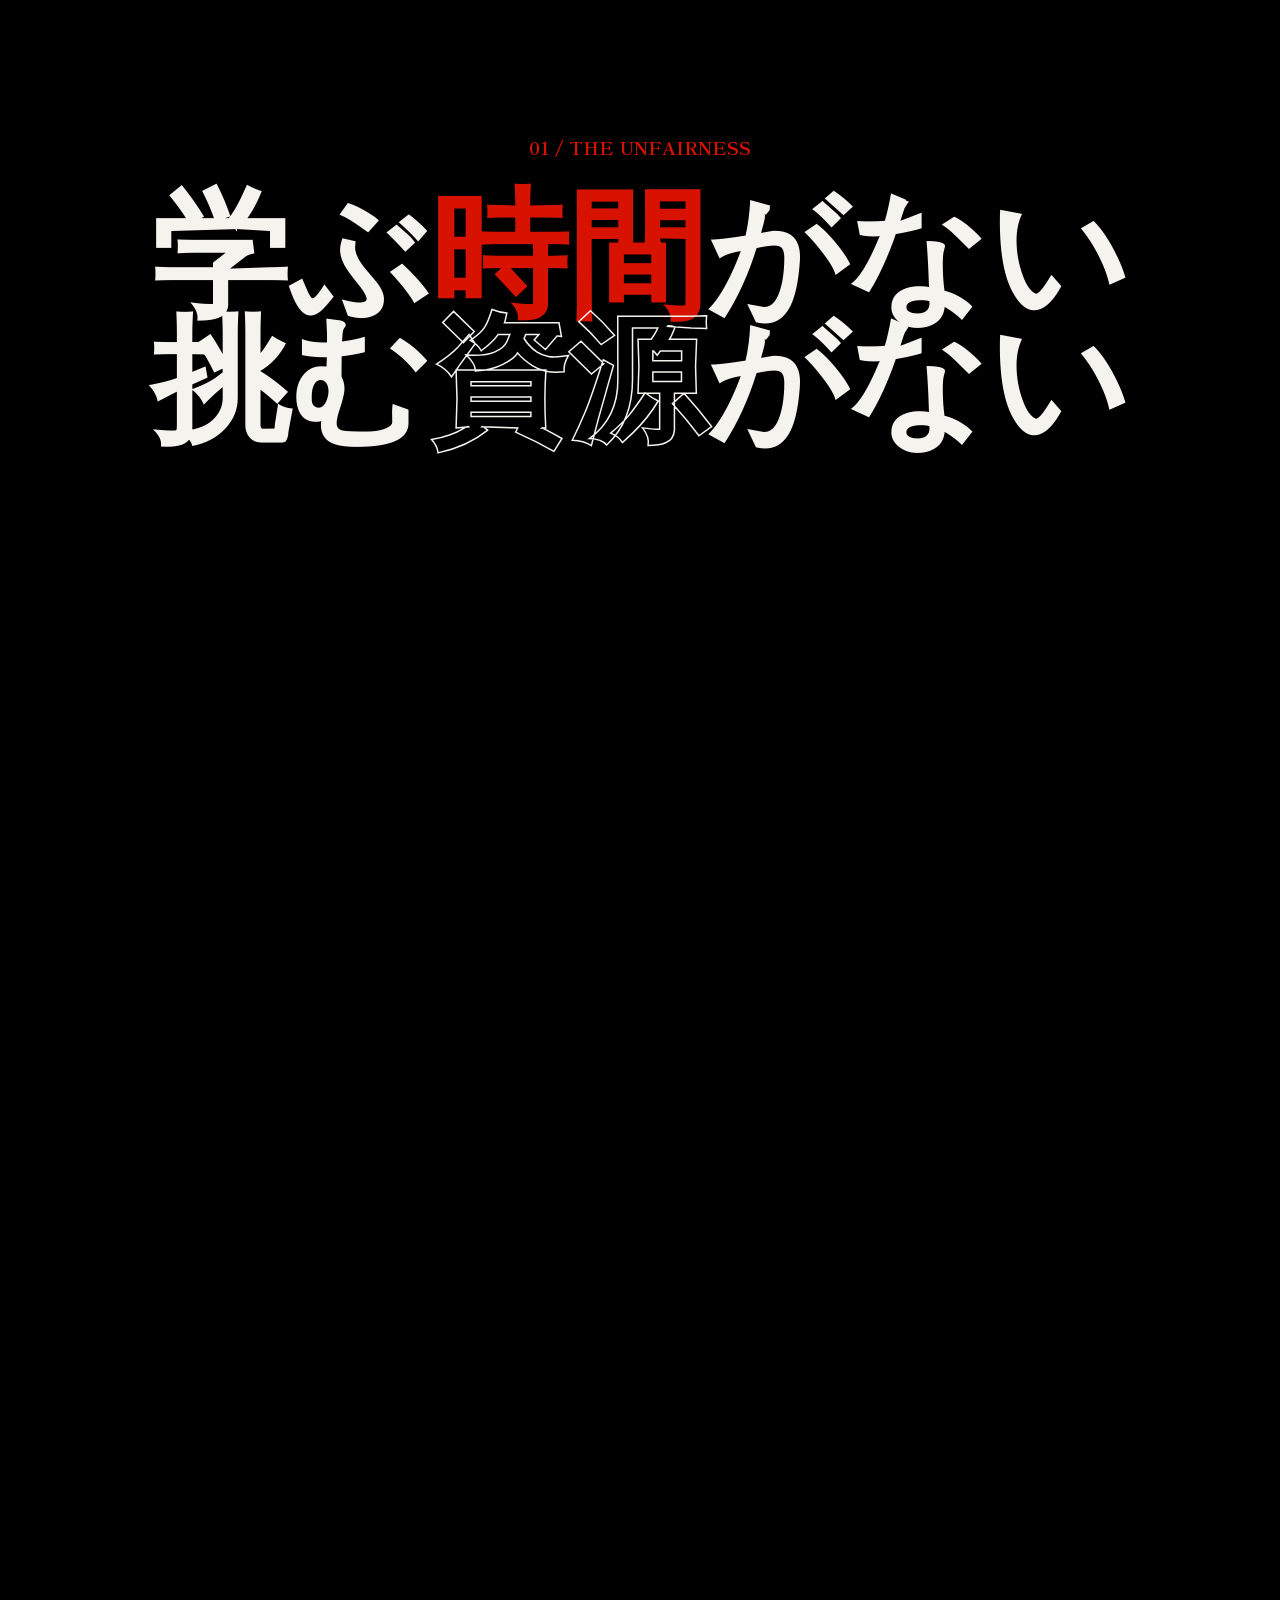
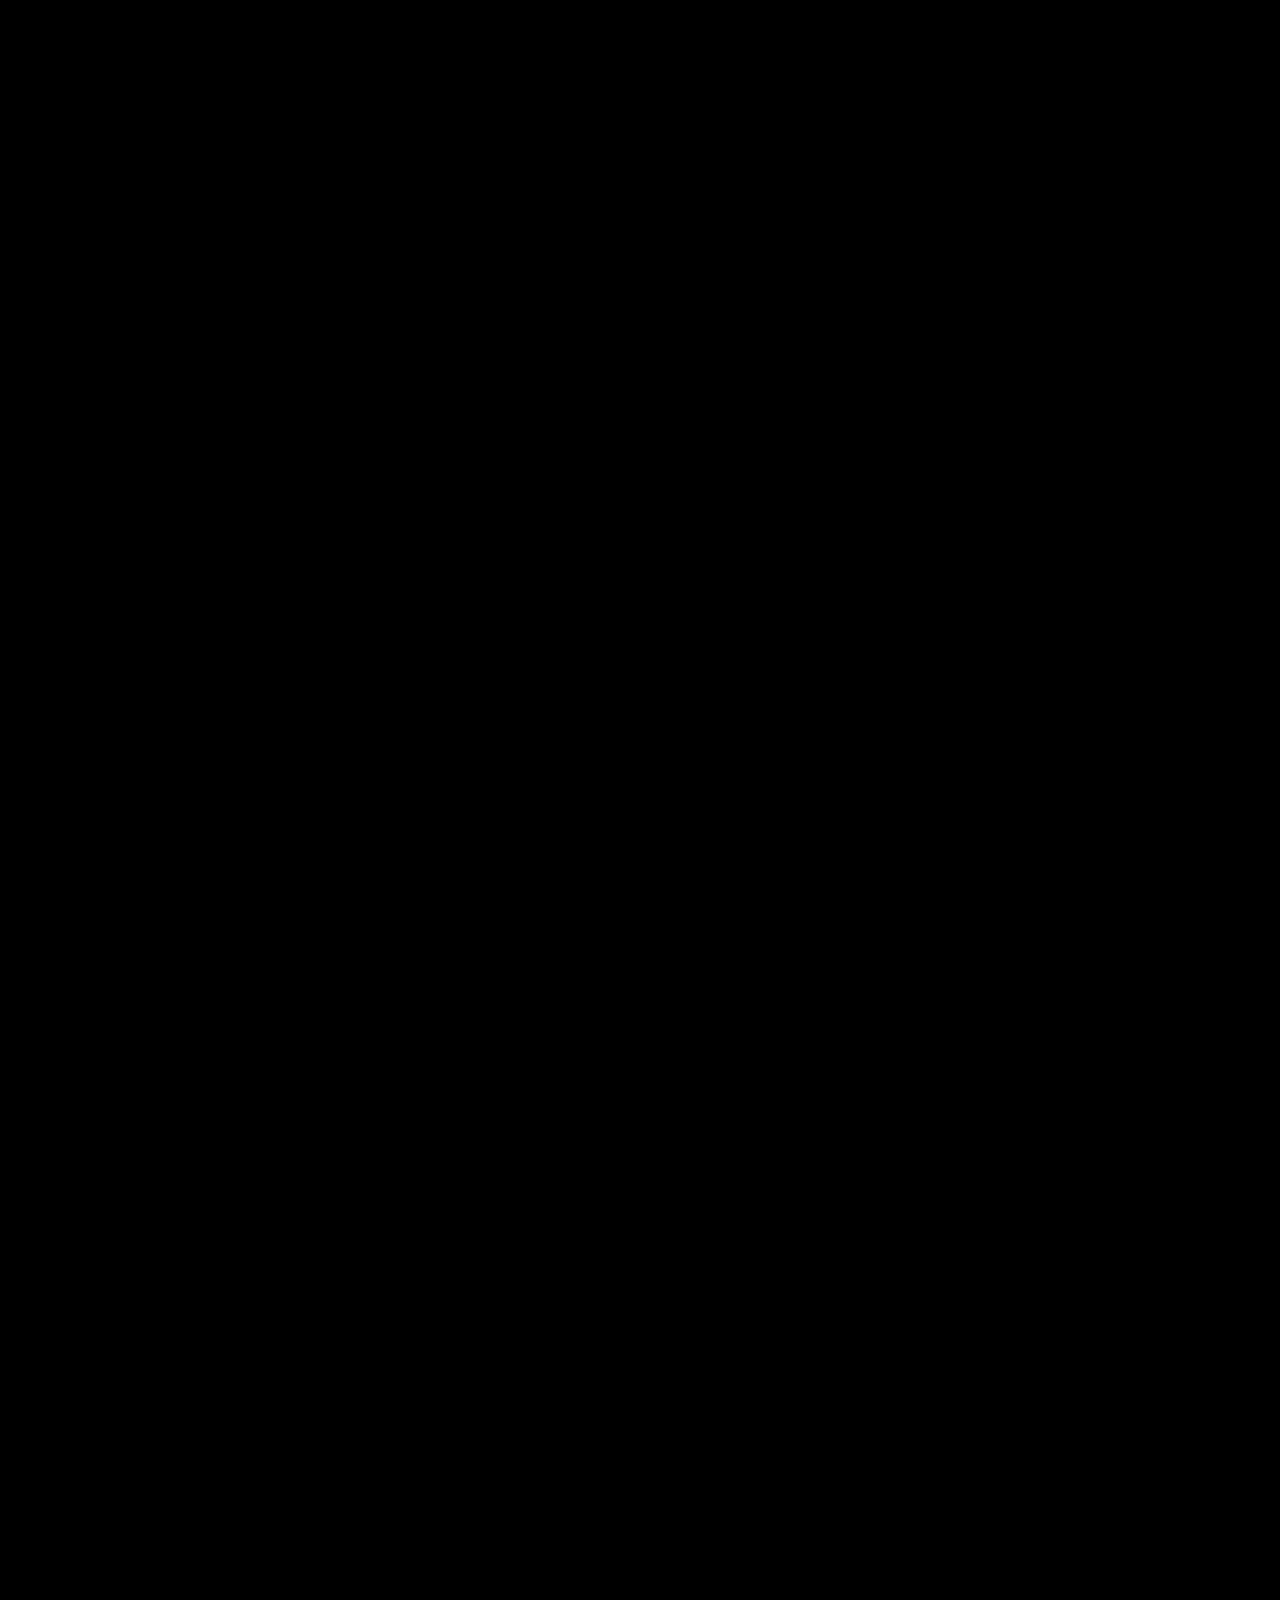
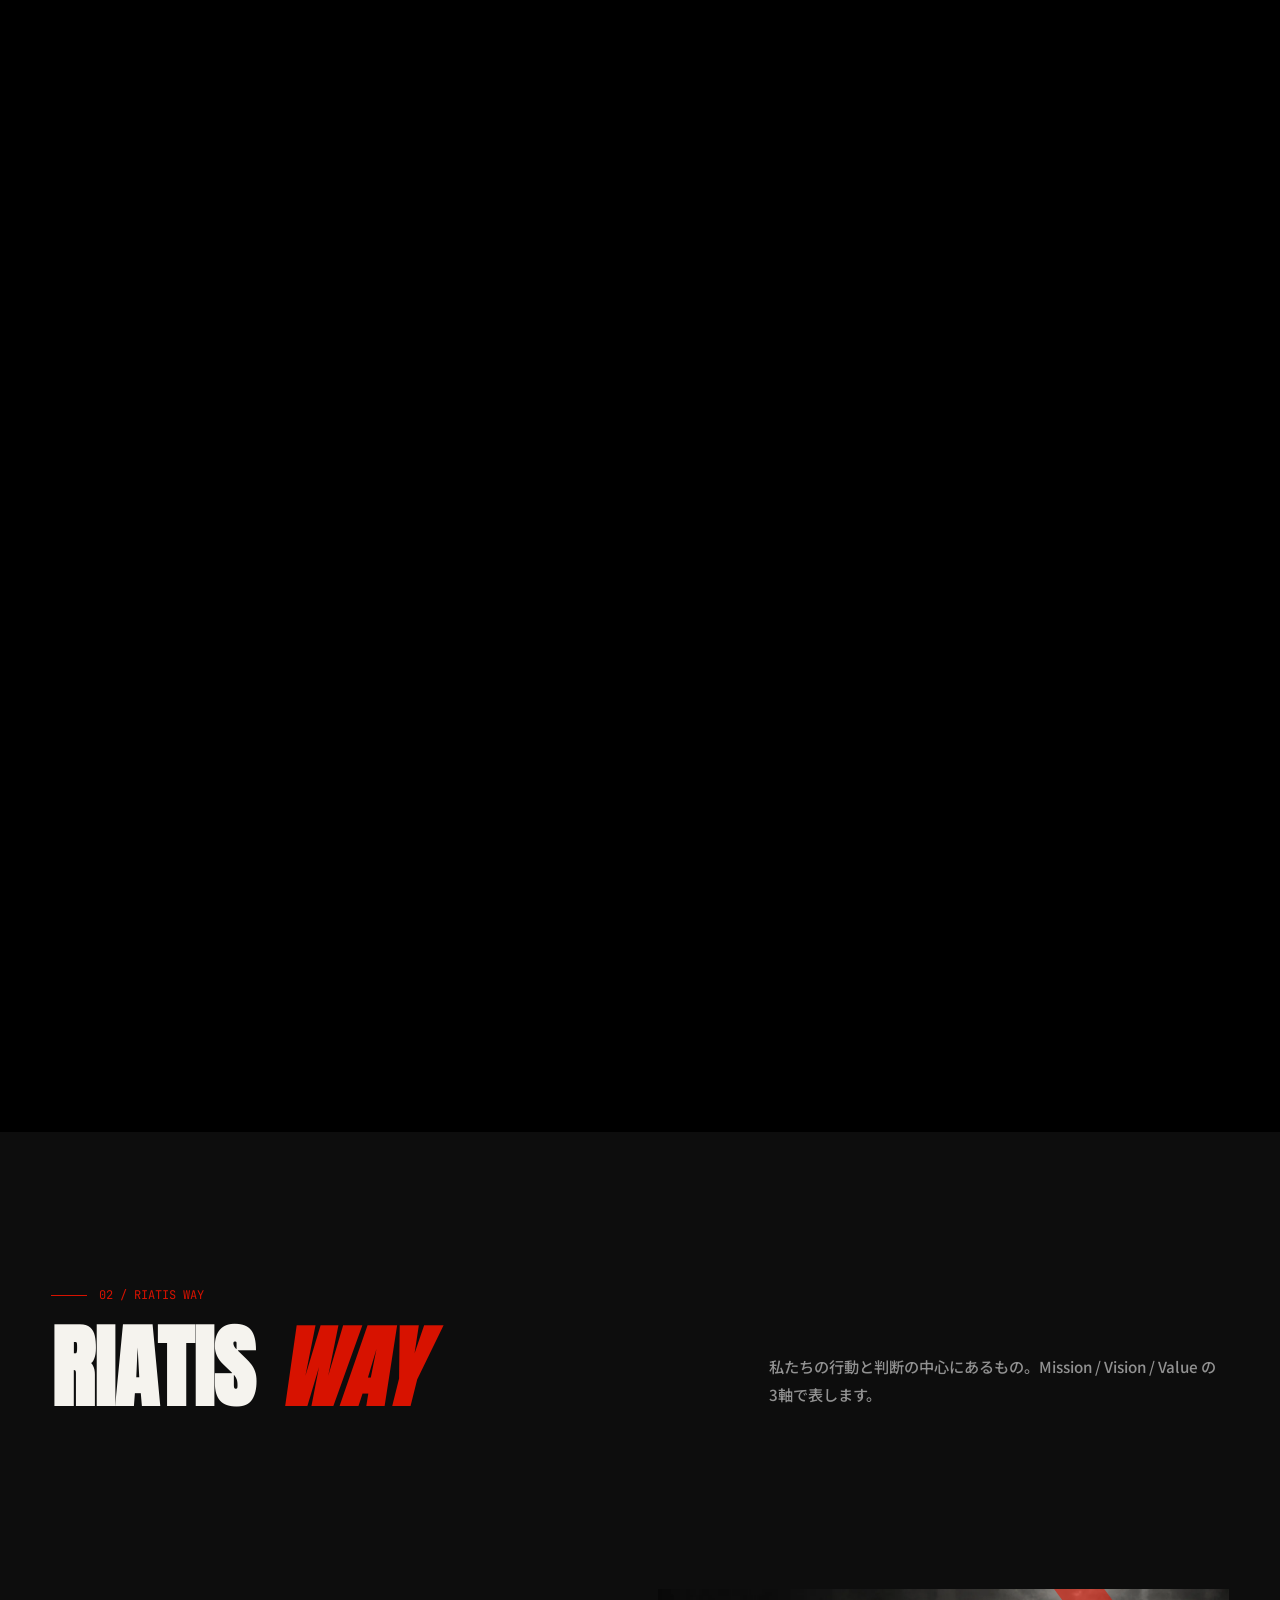
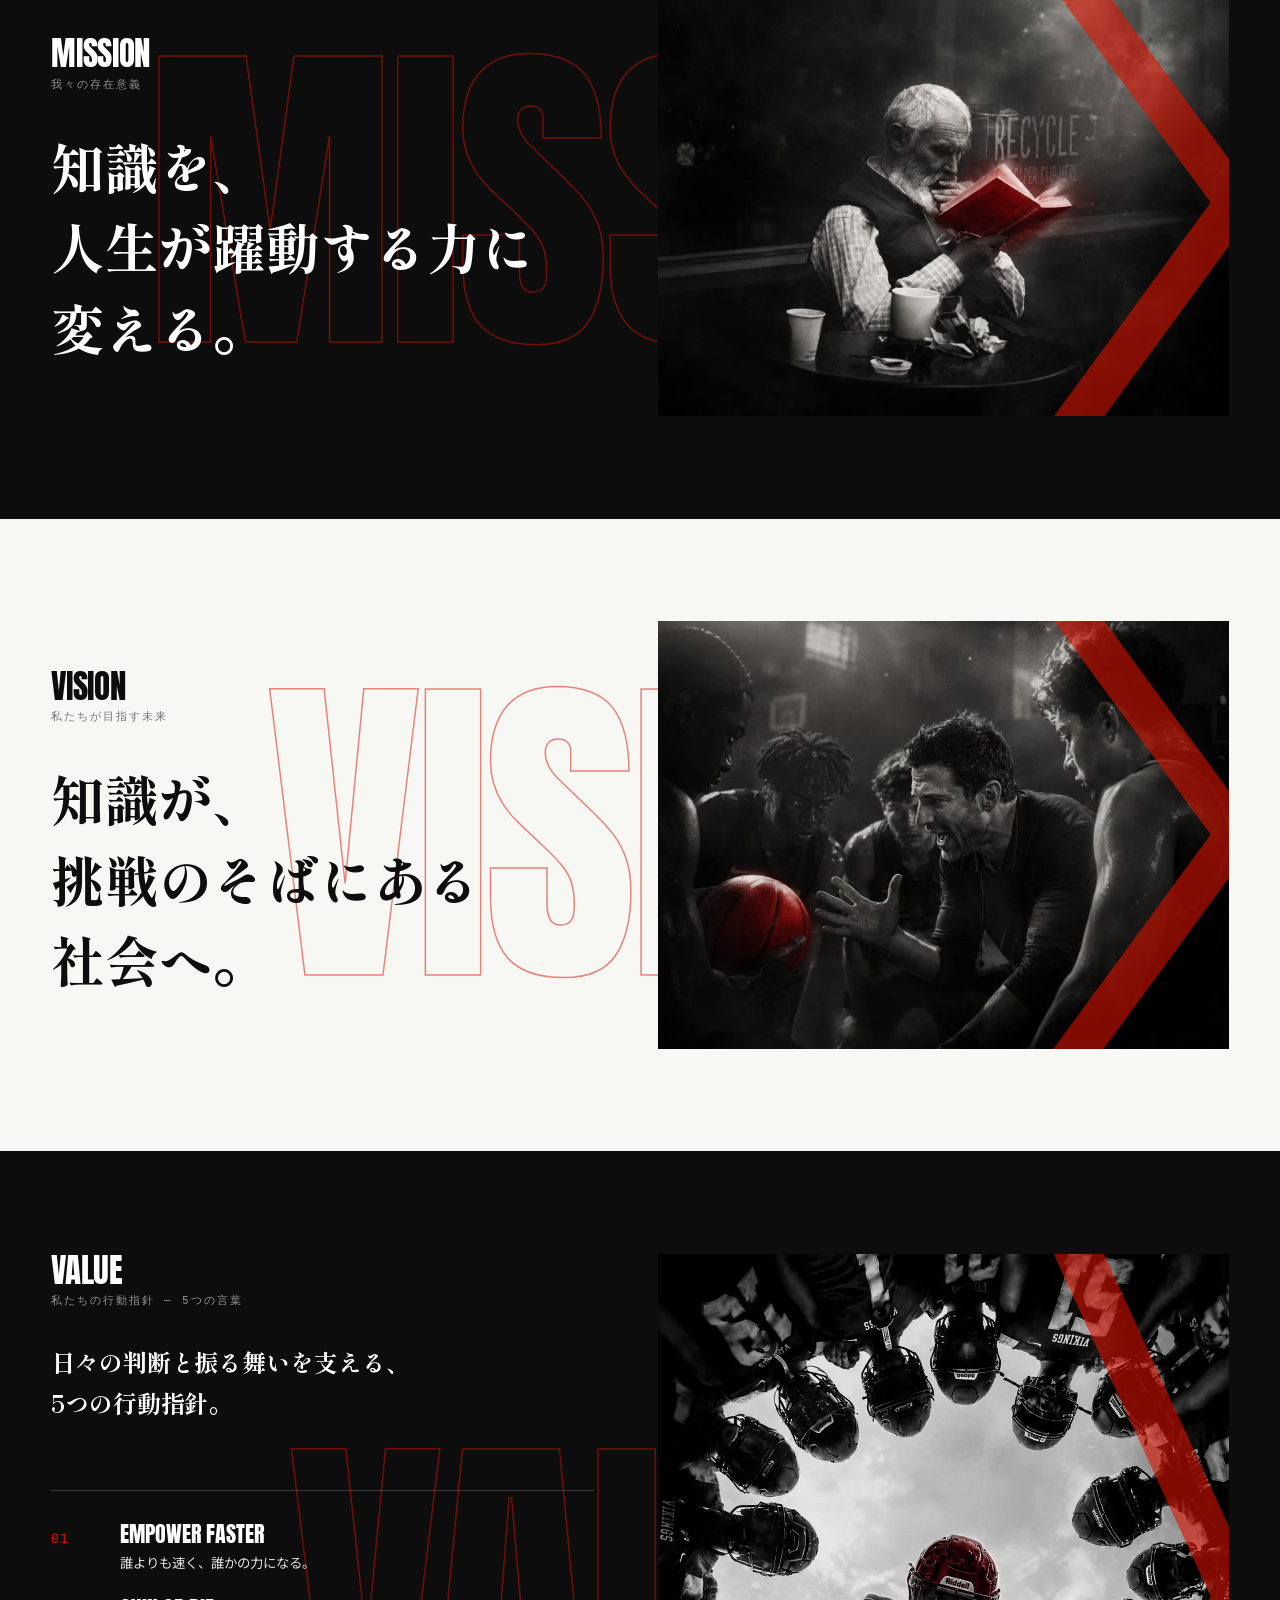
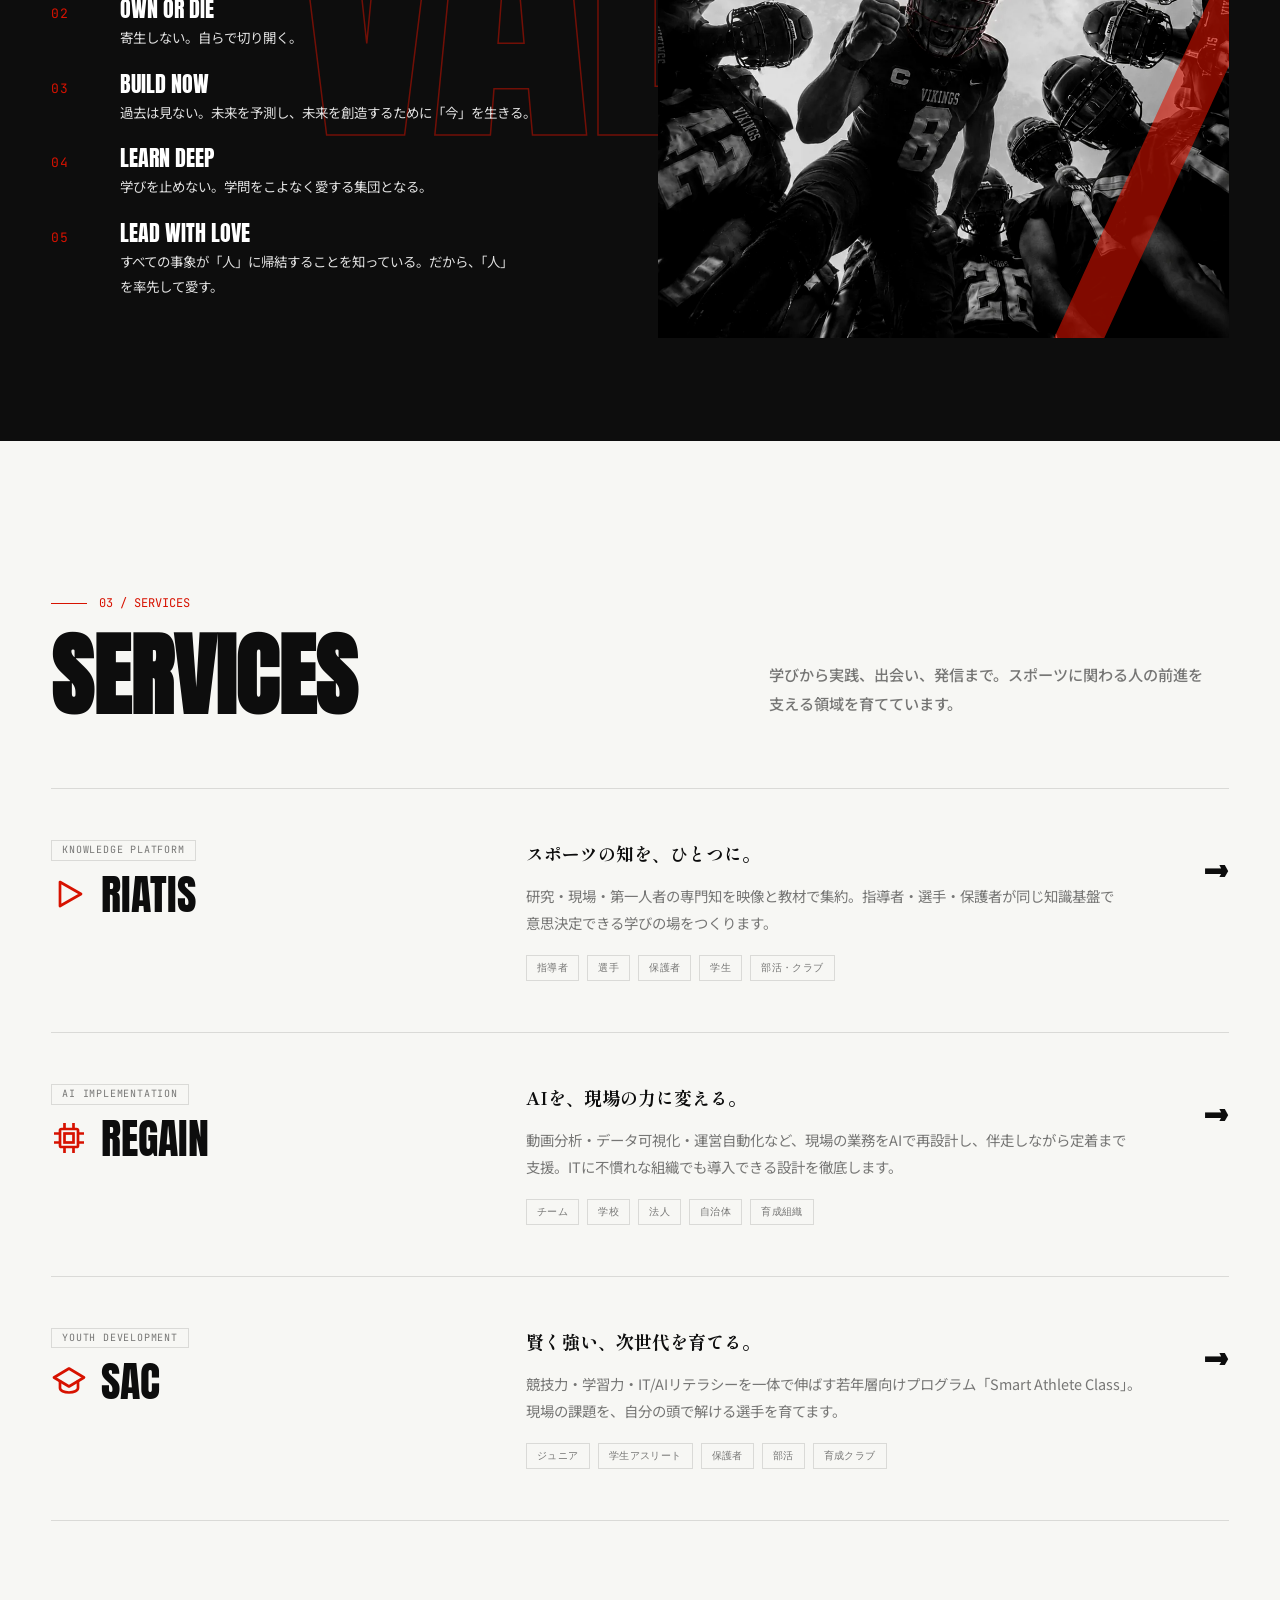
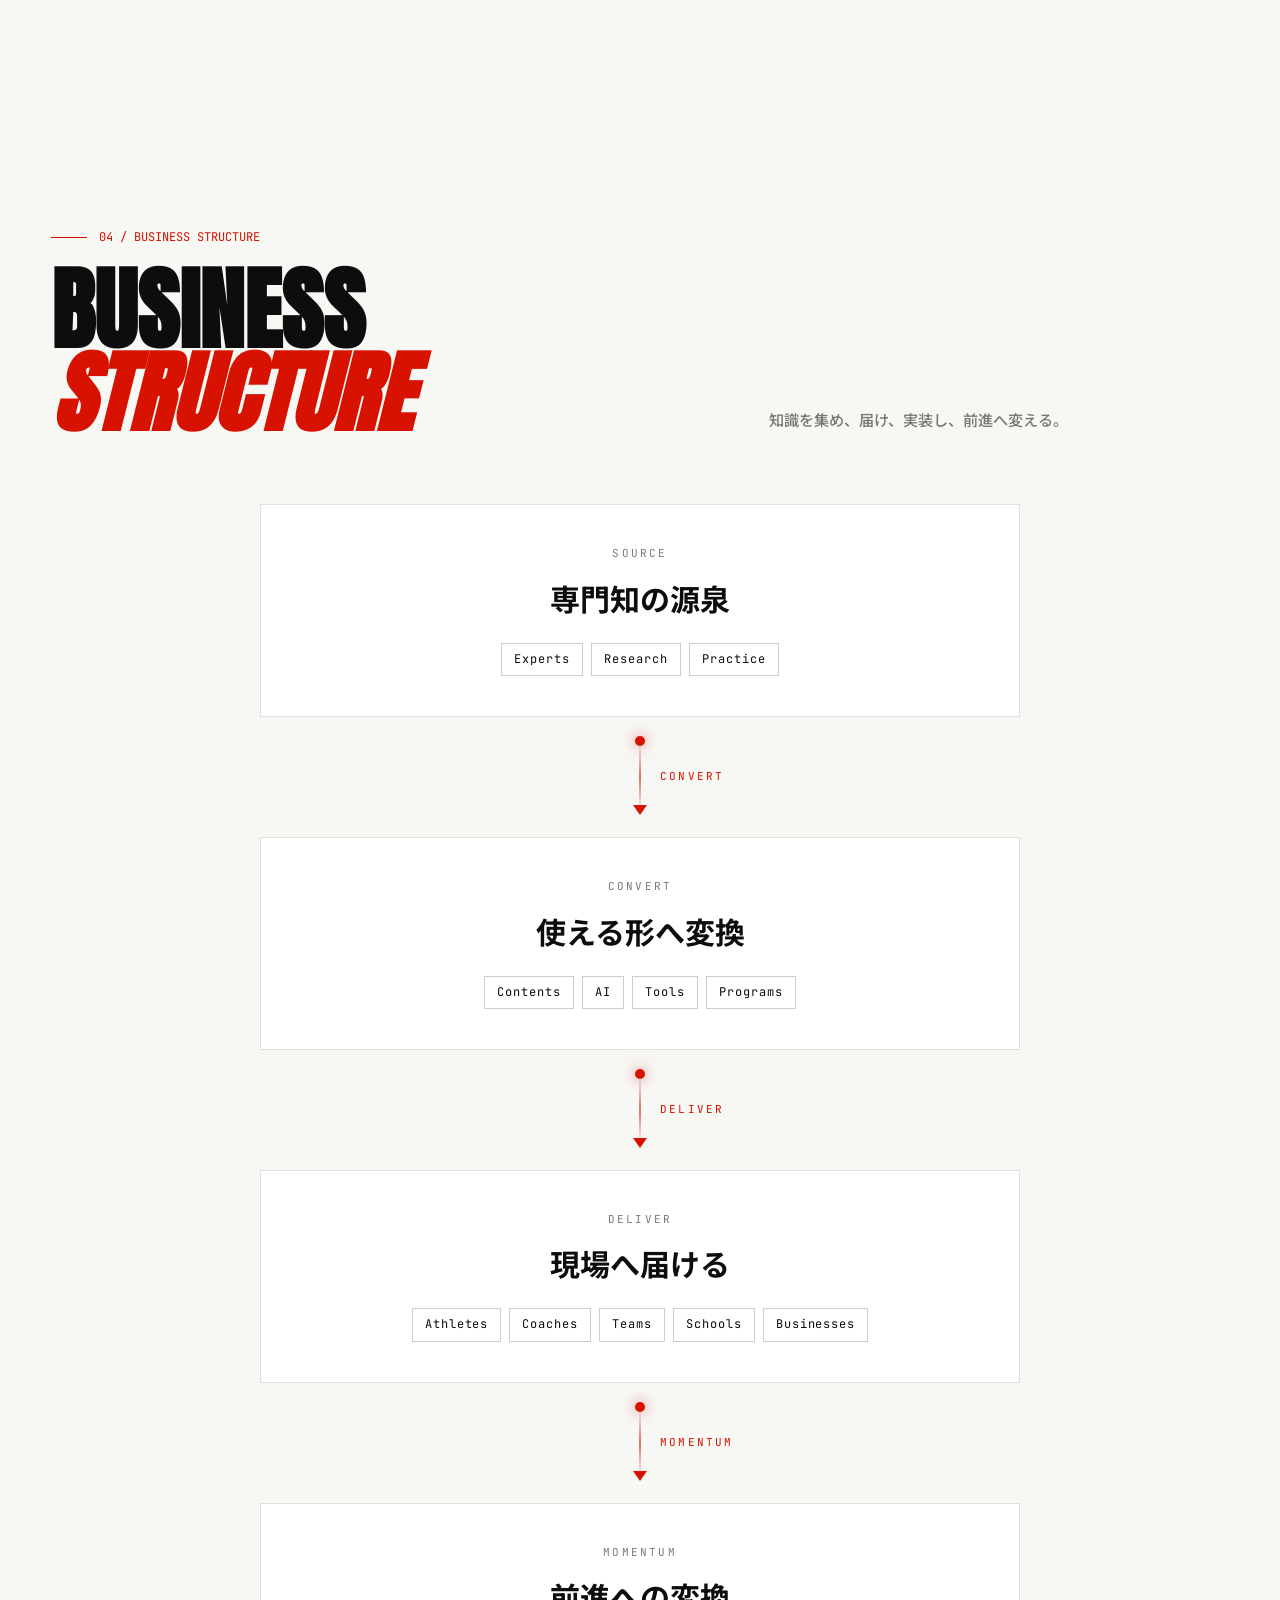
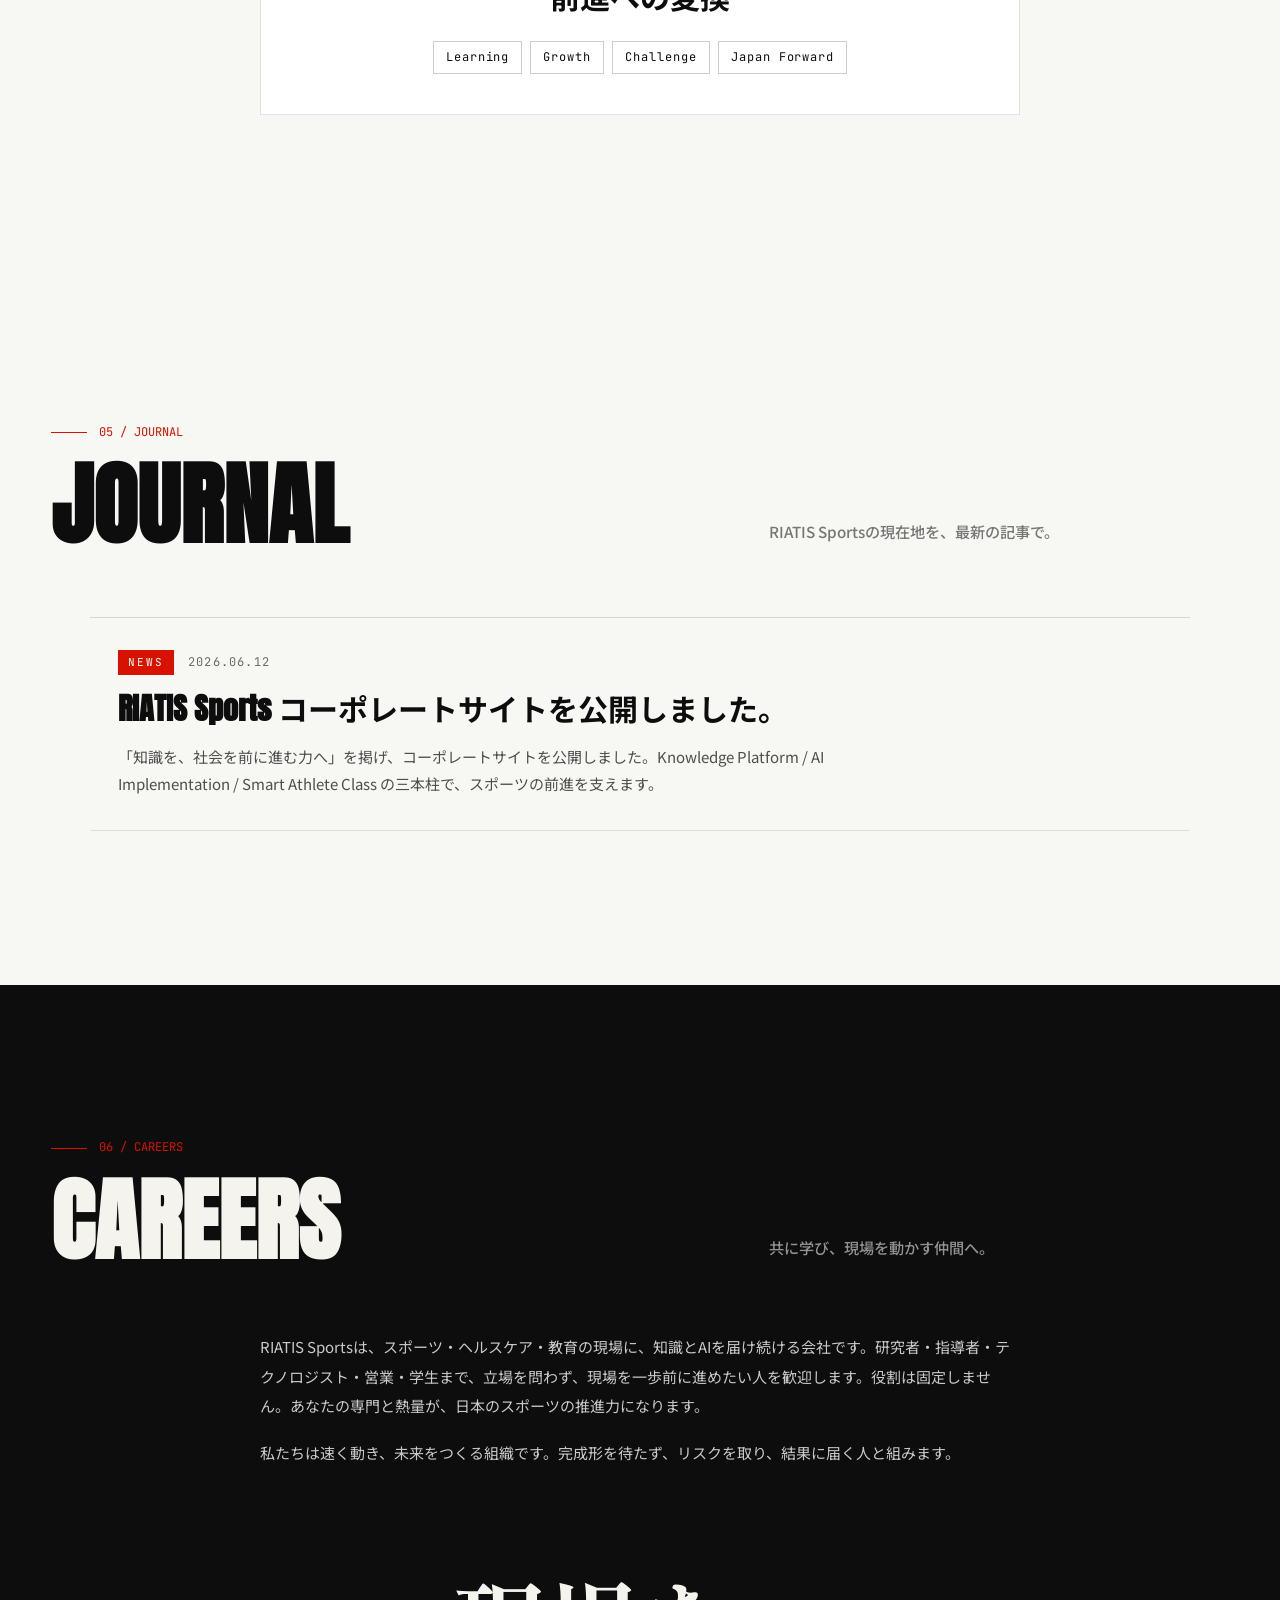
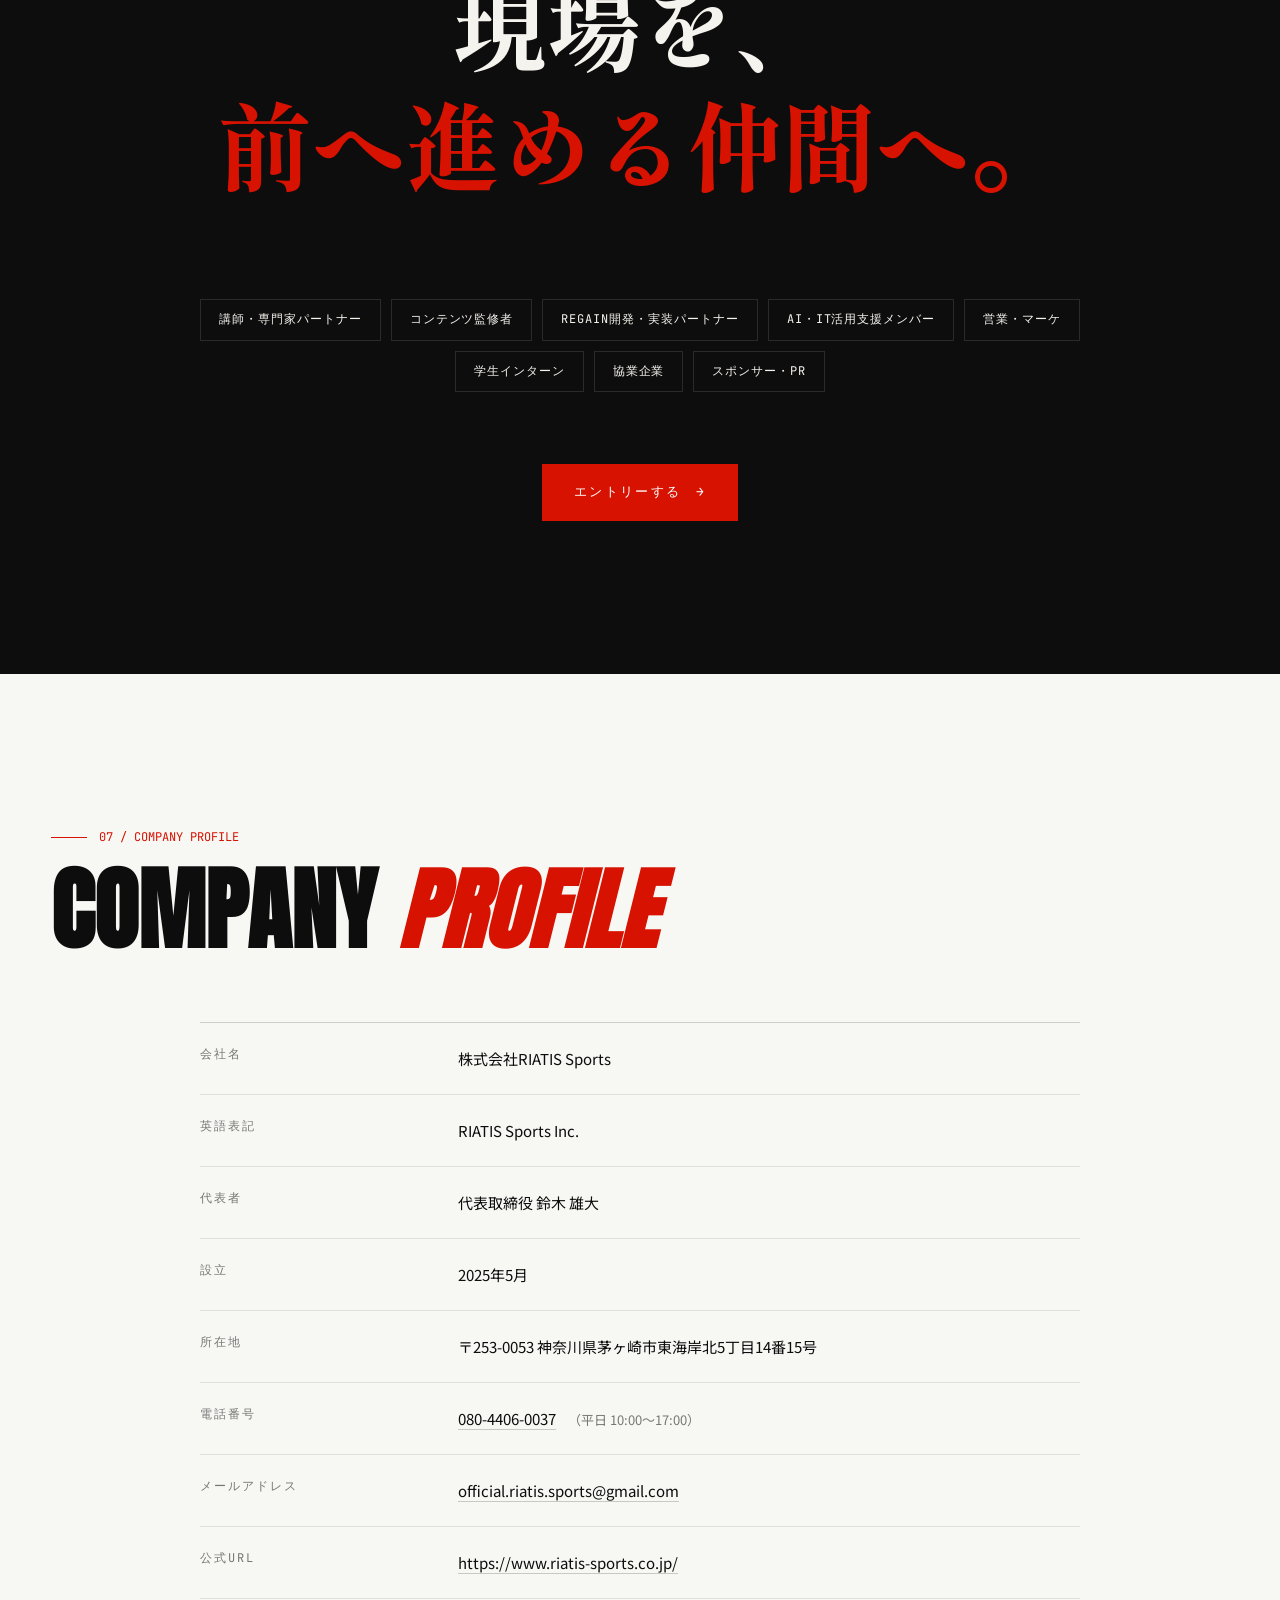
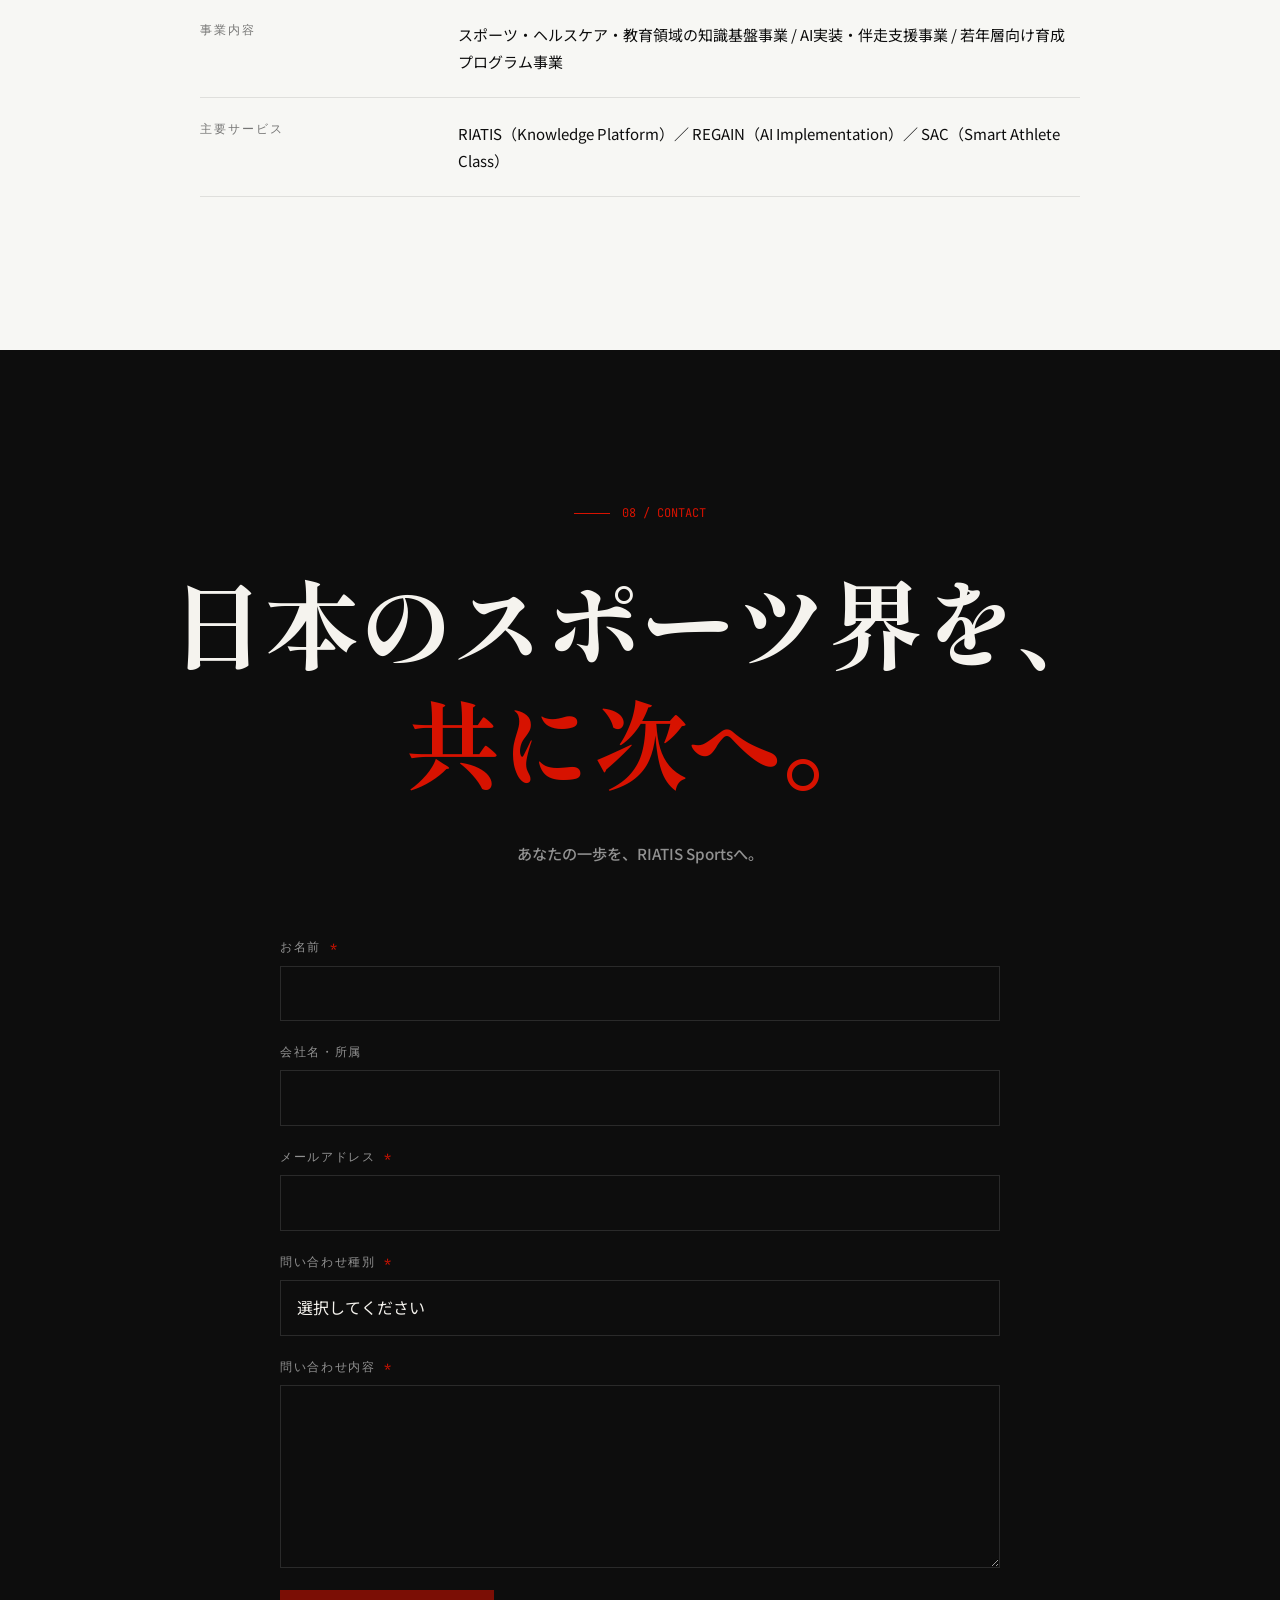
==== commit c6ca818b: "feat: MVV 3幕の本画像差替え + 赤シェブロンの線太さ2倍化と透過 - picsum.photos の仮素材を、ユーザー提供画像から WebP 変換した   assets/mission.w" ====
--- a/index.html
+++ b/index.html
@@ -252,9 +252,9 @@
                 <h3 class="mvv-act__statement">知識を、<br />人生が躍動する力に変える。</h3>
               </div>
               <div class="mvv-act__visual">
-                <img src="https://picsum.photos/seed/riatis-mission/1200/900" alt="" loading="lazy" />
+                <img src="assets/mission.webp" alt="" loading="lazy" width="1448" height="1086" />
                 <svg class="mvv-act__chevron" viewBox="0 0 200 400" preserveAspectRatio="none" aria-hidden="true">
-                  <polygon points="20,0 180,200 20,400 0,400 160,200 0,0" />
+                  <polygon points="40,0 180,200 40,400 0,400 140,200 0,0" />
                 </svg>
               </div>
             </div>
@@ -272,9 +272,9 @@
                 <h3 class="mvv-act__statement">知識が、<br />挑戦のそばにある社会へ。</h3>
               </div>
               <div class="mvv-act__visual">
-                <img src="https://picsum.photos/seed/riatis-vision/1200/900" alt="" loading="lazy" />
+                <img src="assets/vision.webp" alt="" loading="lazy" width="1448" height="1086" />
                 <svg class="mvv-act__chevron" viewBox="0 0 200 400" preserveAspectRatio="none" aria-hidden="true">
-                  <polygon points="20,0 180,200 20,400 0,400 160,200 0,0" />
+                  <polygon points="40,0 180,200 40,400 0,400 140,200 0,0" />
                 </svg>
               </div>
             </div>
@@ -330,9 +330,9 @@
                 </ol>
               </div>
               <div class="mvv-act__visual">
-                <img src="https://picsum.photos/seed/riatis-value/1200/900" alt="" loading="lazy" />
+                <img src="assets/value.webp" alt="" loading="lazy" width="1086" height="1448" />
                 <svg class="mvv-act__chevron" viewBox="0 0 200 400" preserveAspectRatio="none" aria-hidden="true">
-                  <polygon points="20,0 180,200 20,400 0,400 160,200 0,0" />
+                  <polygon points="40,0 180,200 40,400 0,400 140,200 0,0" />
                 </svg>
               </div>
             </div>
--- a/styles.css
+++ b/styles.css
@@ -3091,8 +3091,8 @@
   height: 112%;
   fill: var(--mvv-chevron);
   pointer-events: none;
-  opacity: 0.94;
-  filter: drop-shadow(0 6px 28px rgba(0, 0, 0, 0.22));
+  opacity: 0.6;
+  filter: drop-shadow(0 6px 28px rgba(0, 0, 0, 0.18));
 }
 
 /* Value 幕の philosophy リスト (5つの行動指針を 1幕内に統合)
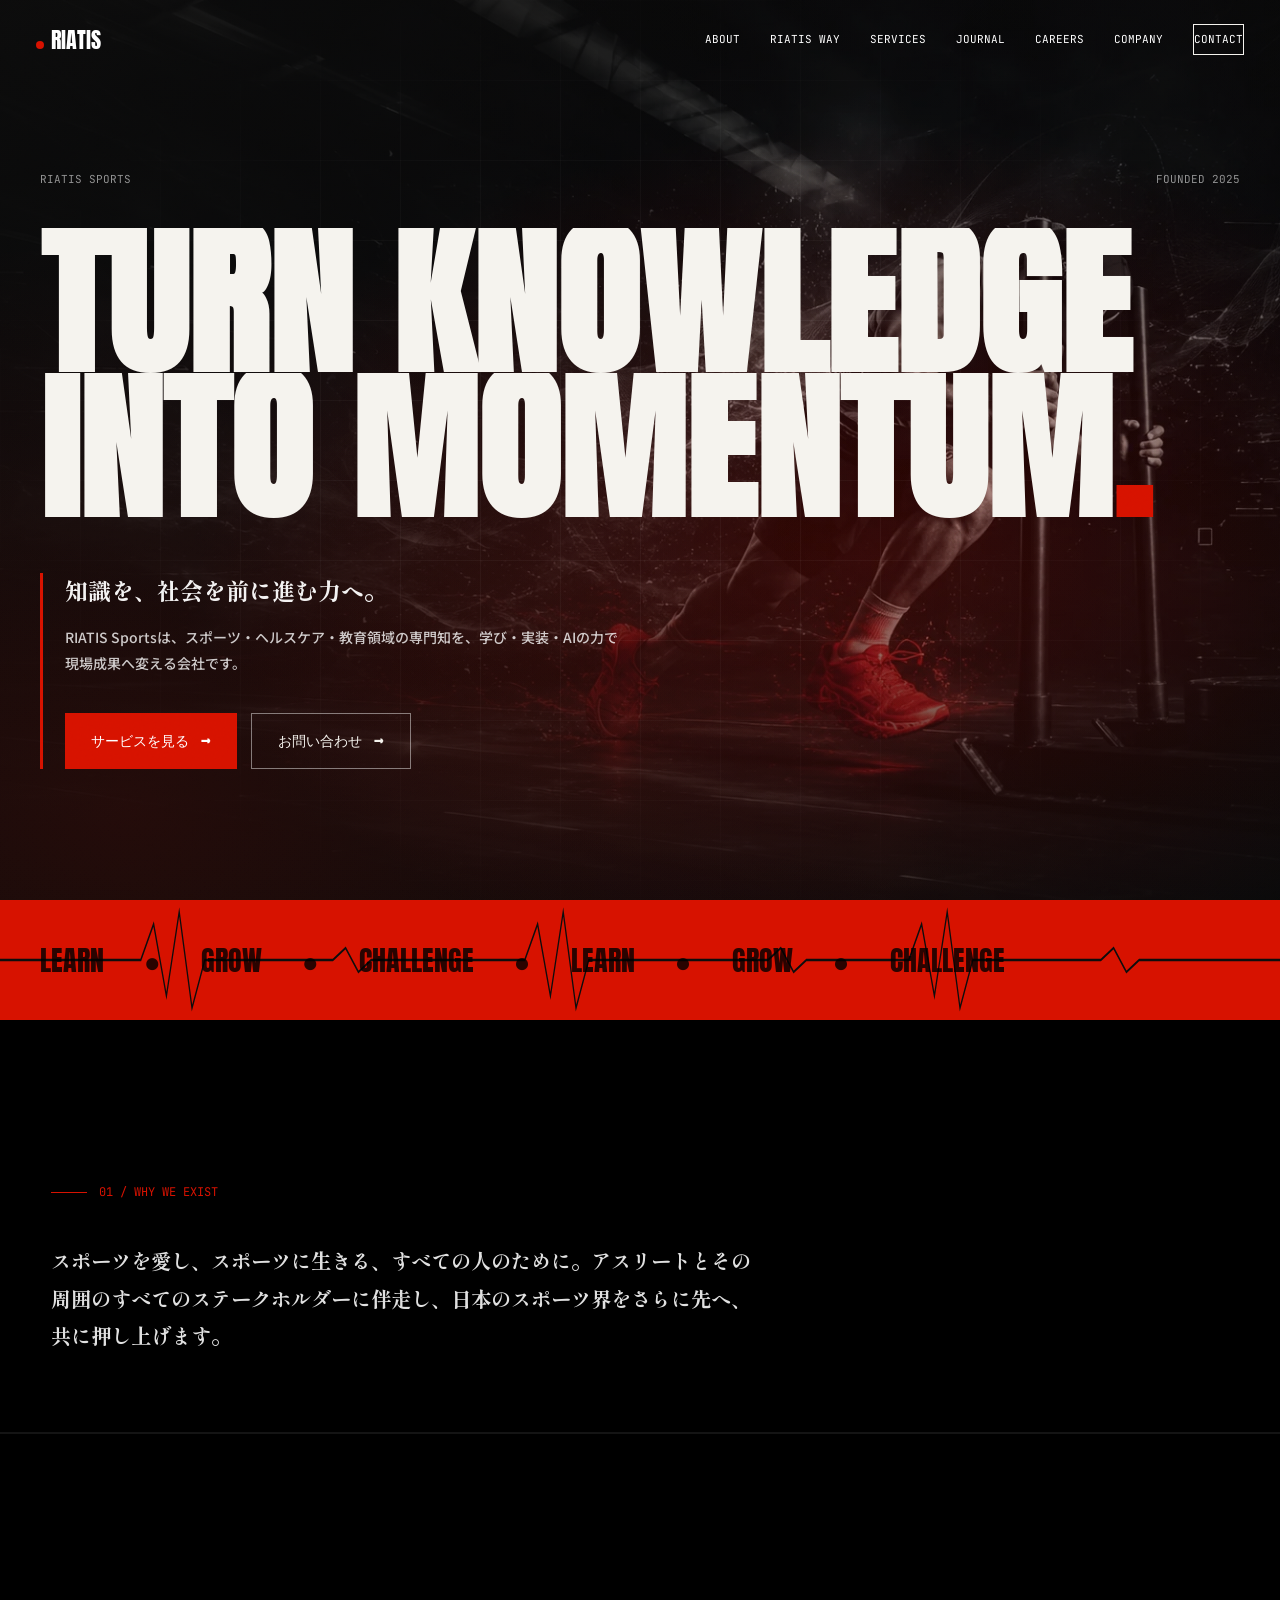
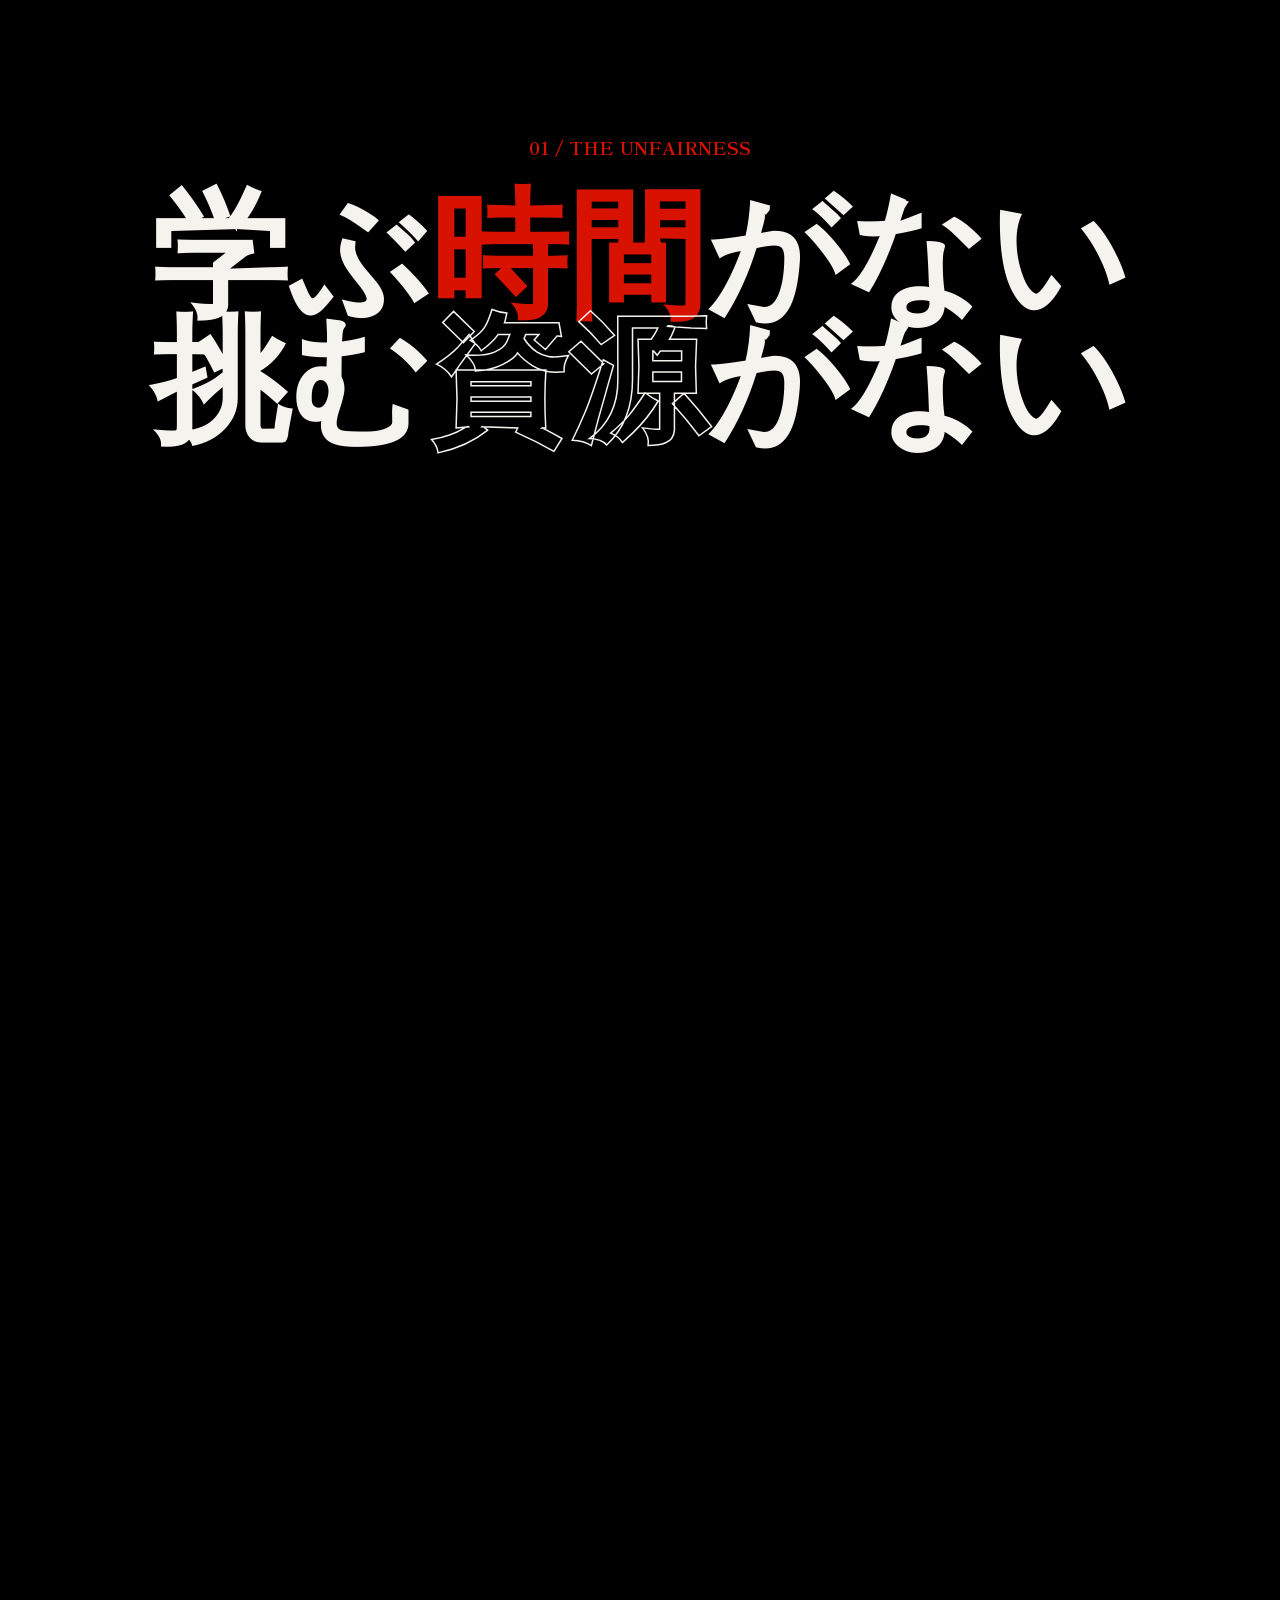
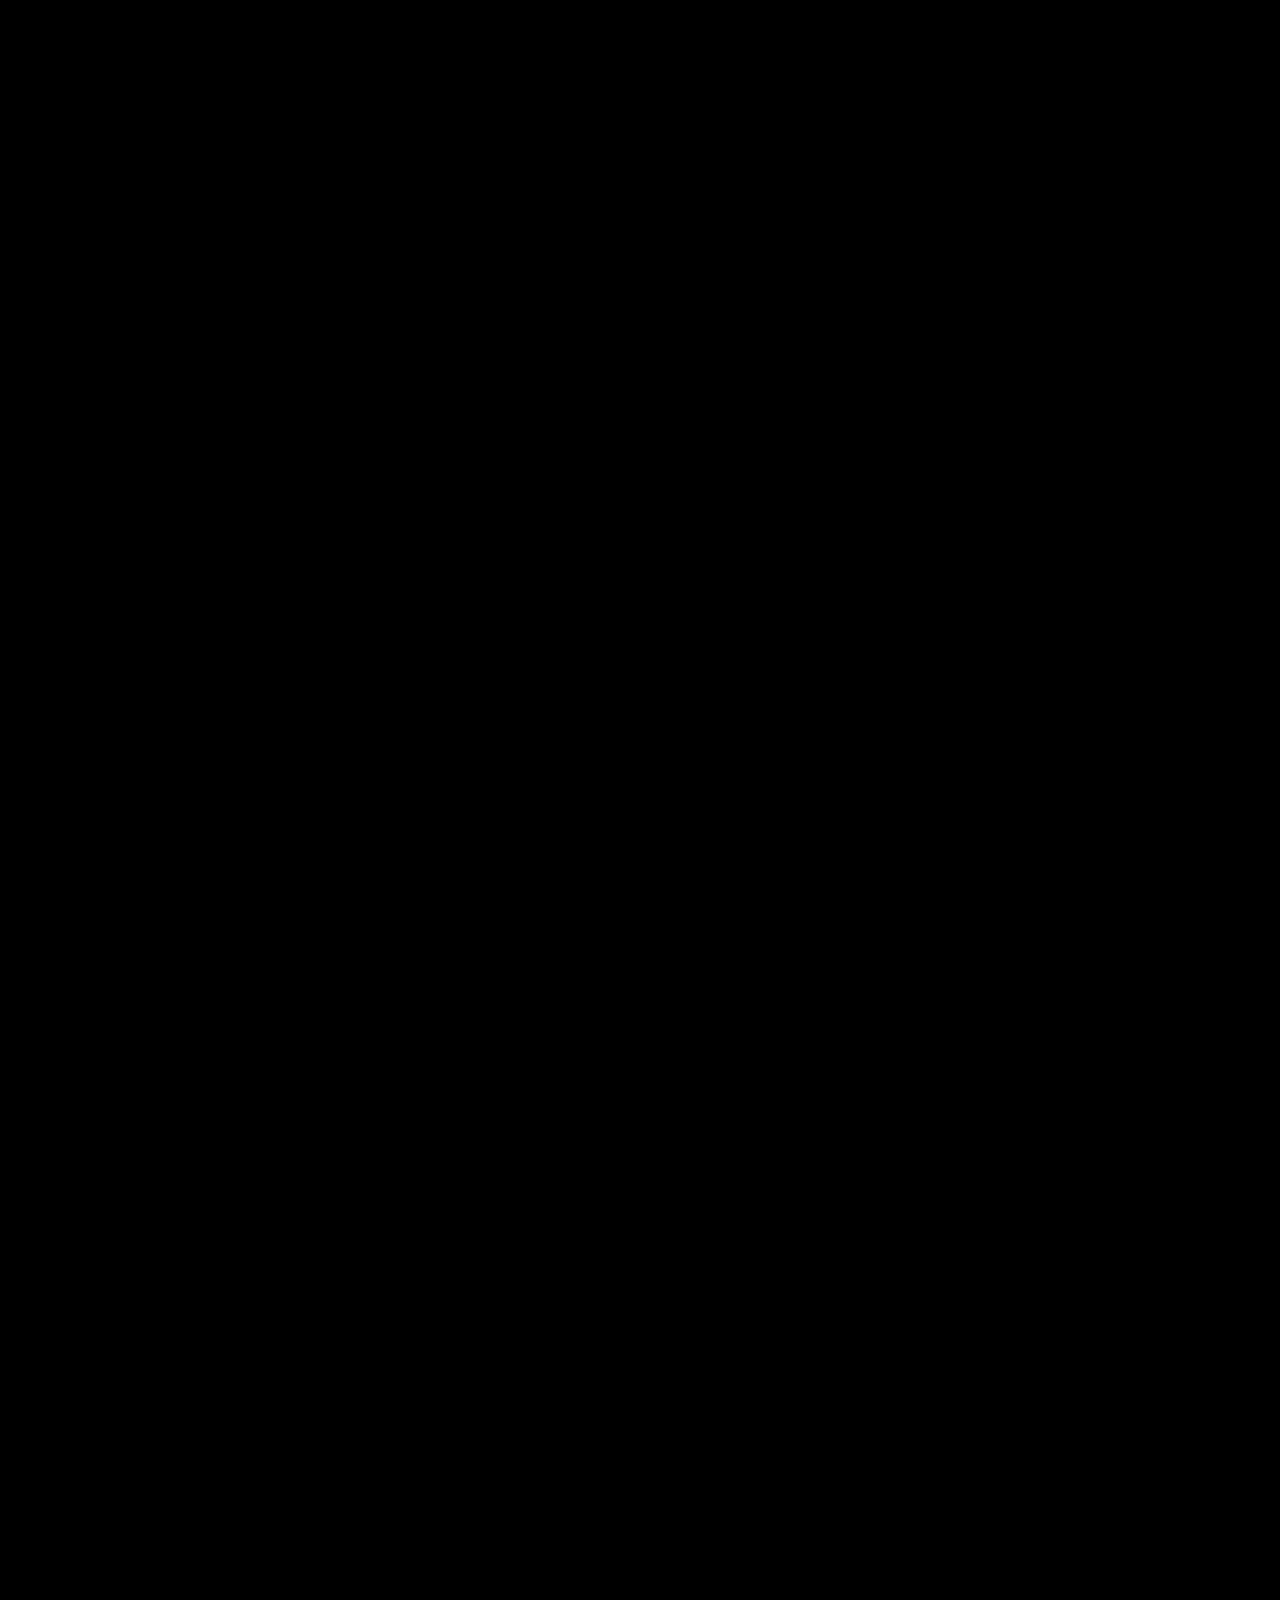
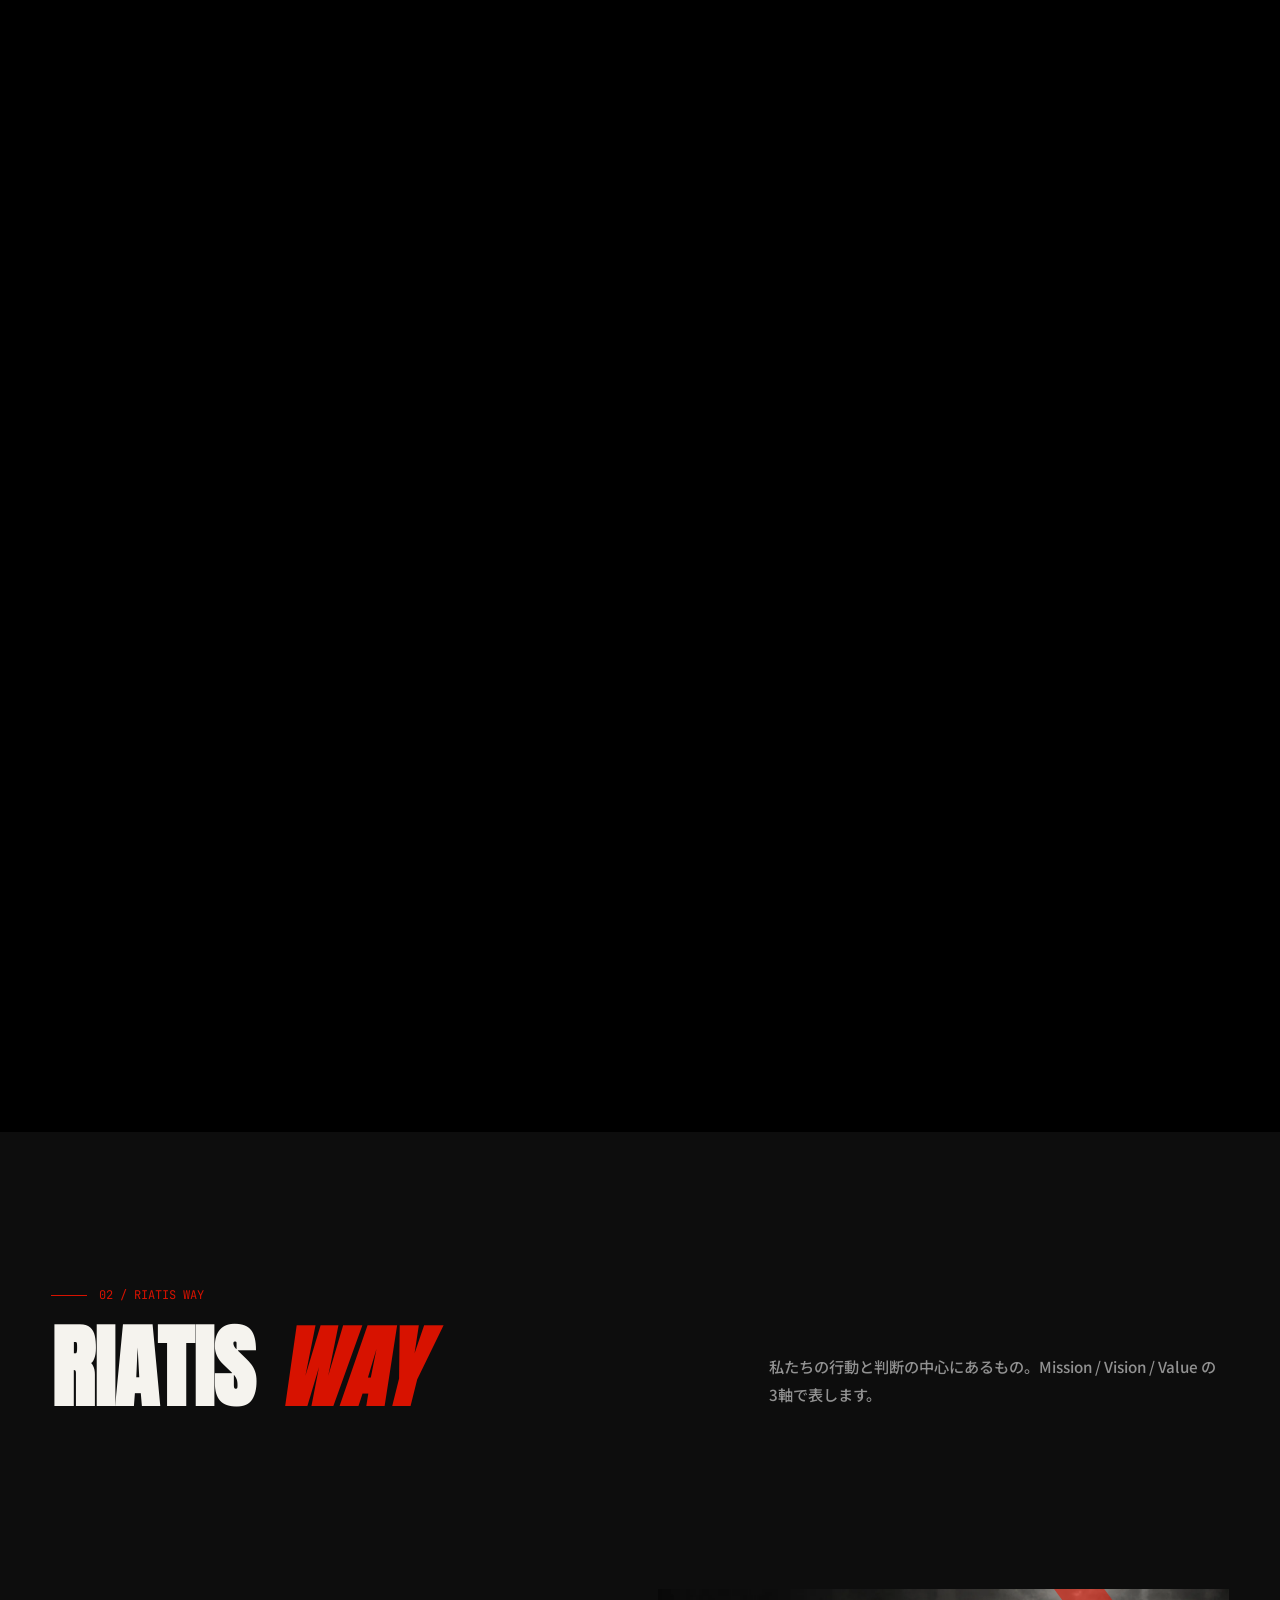
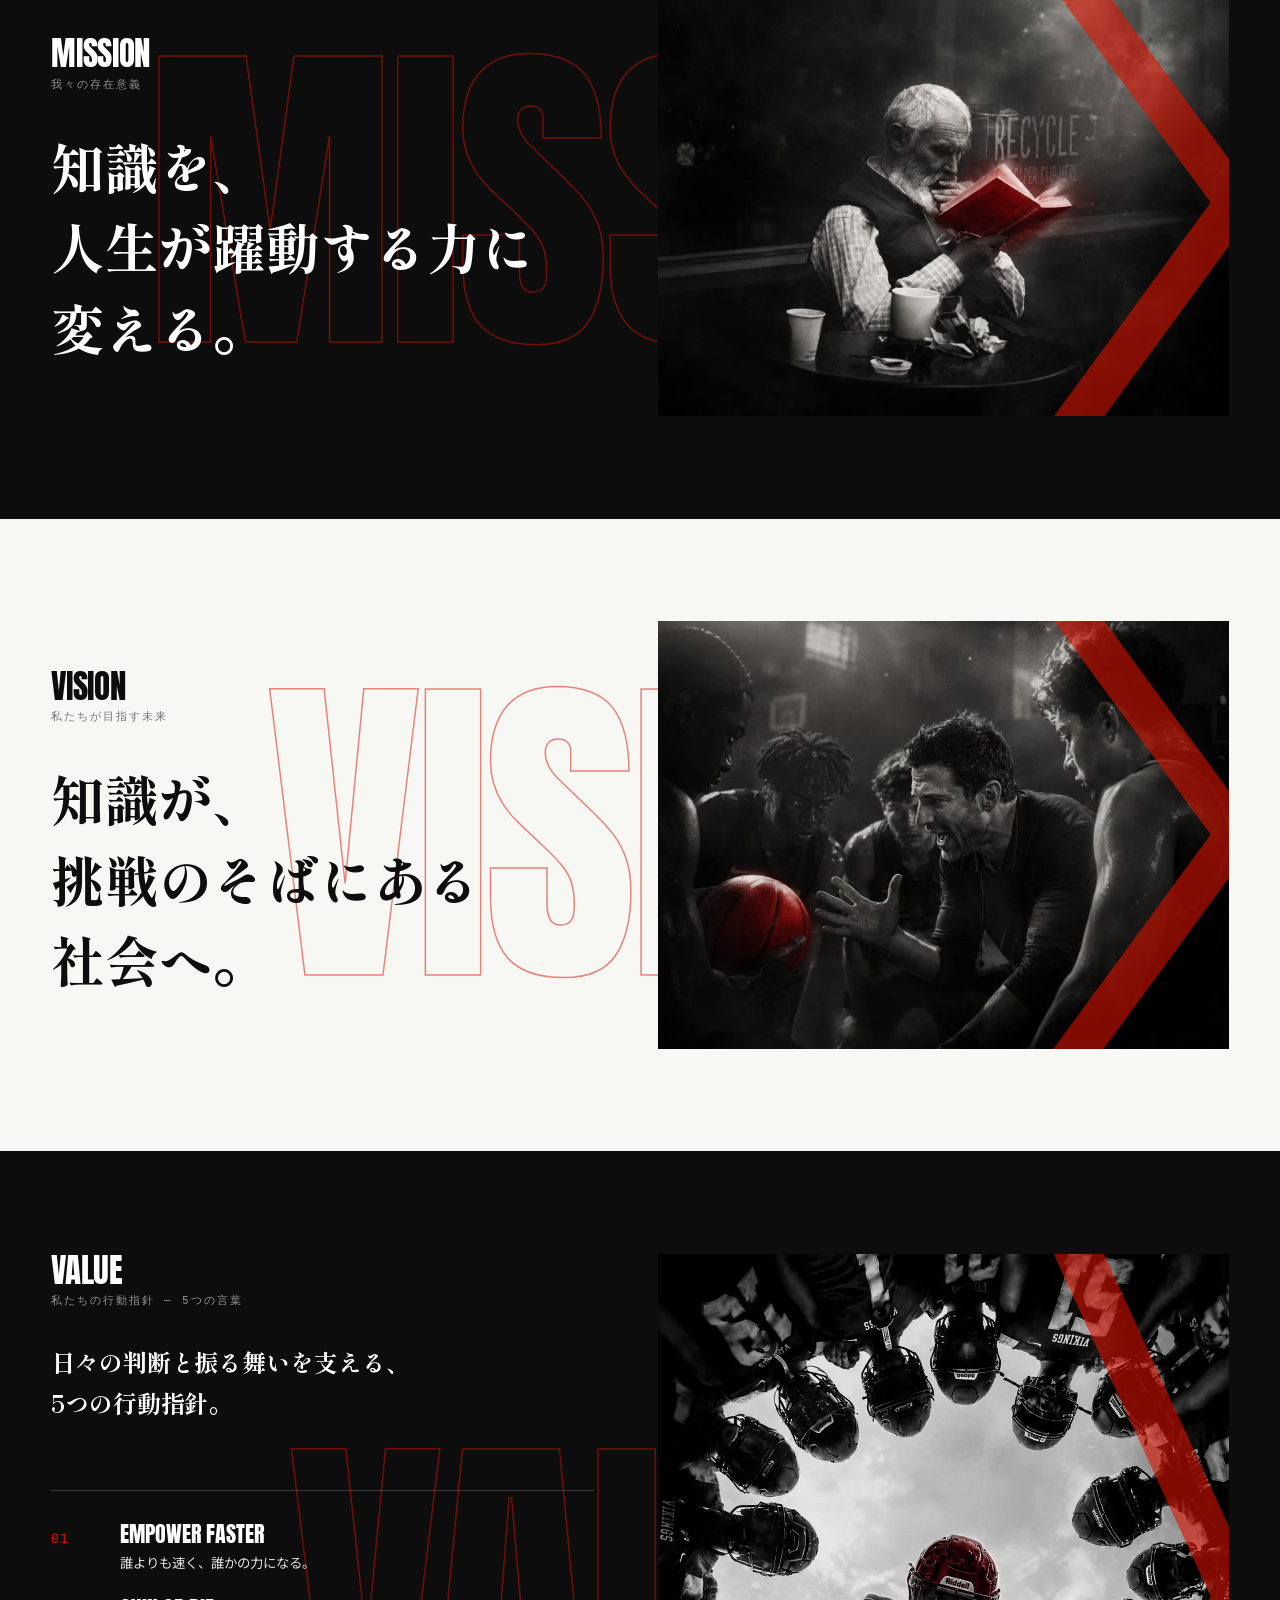
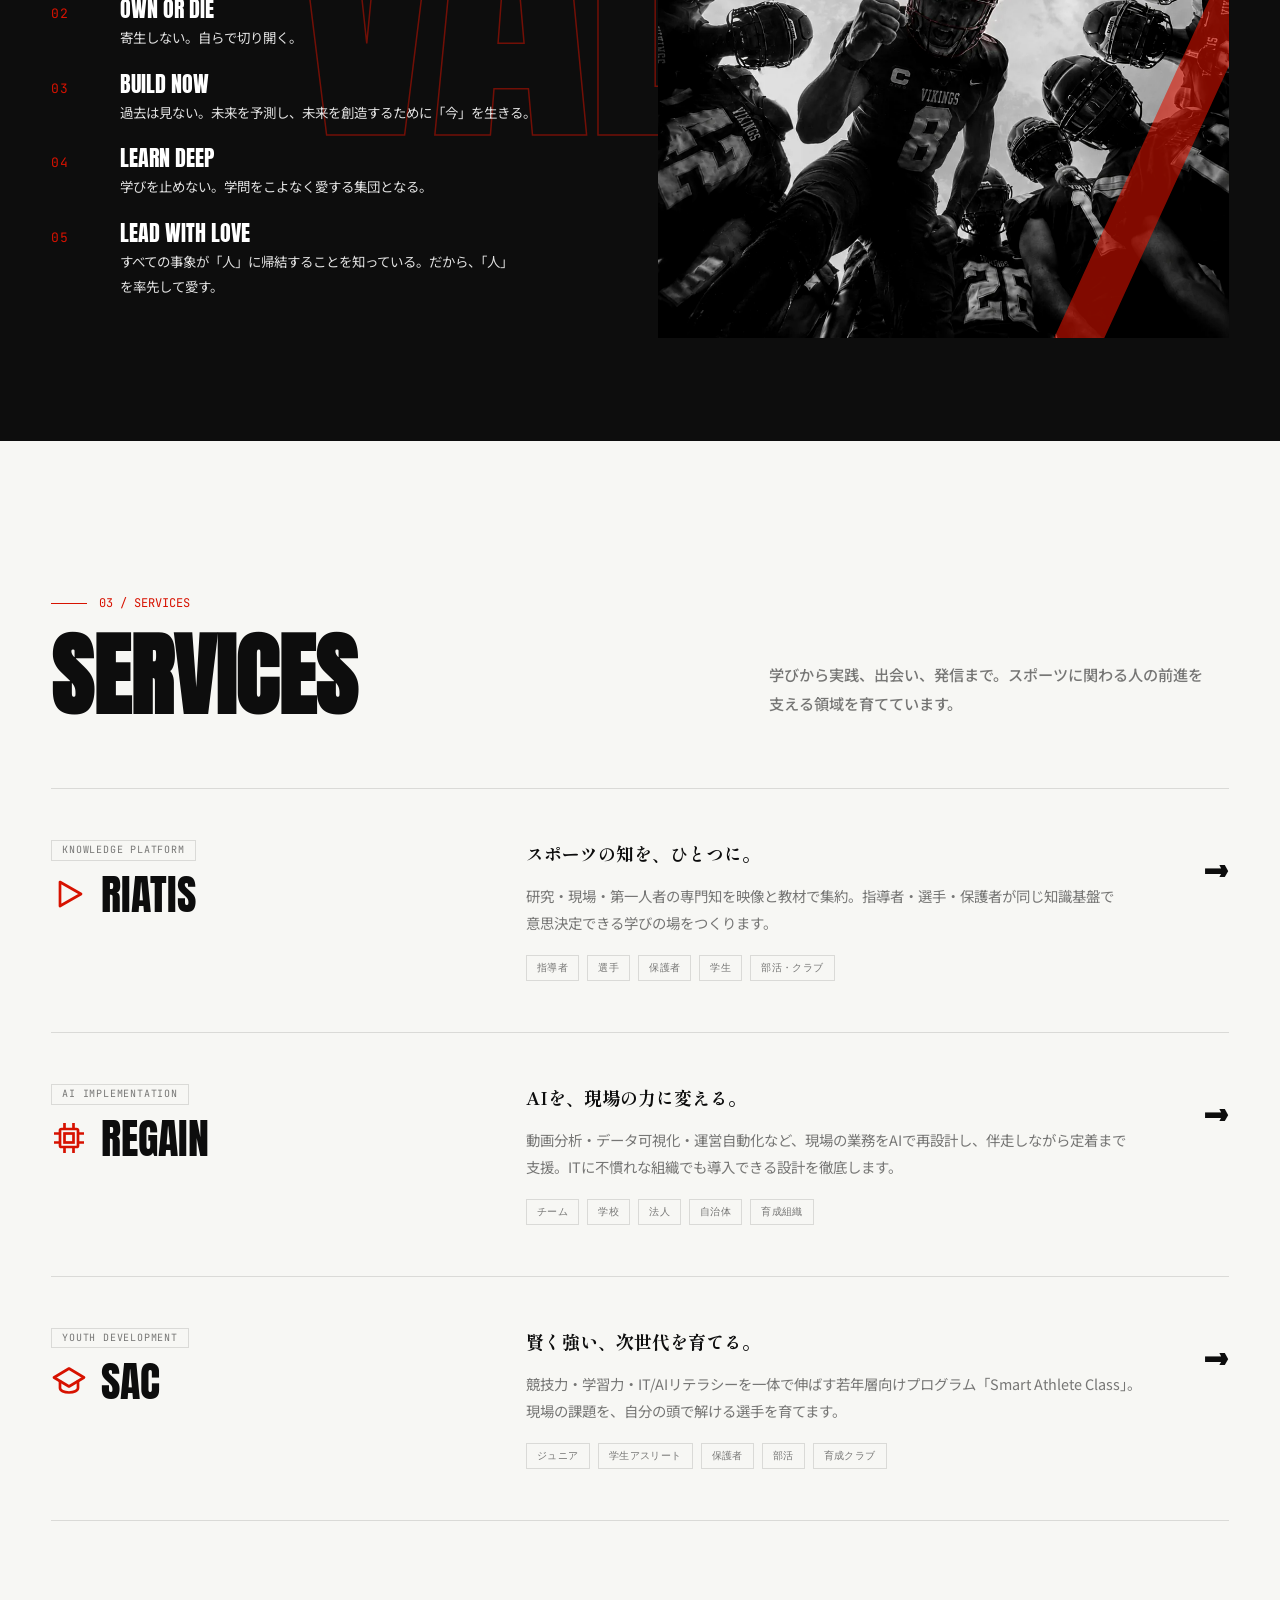
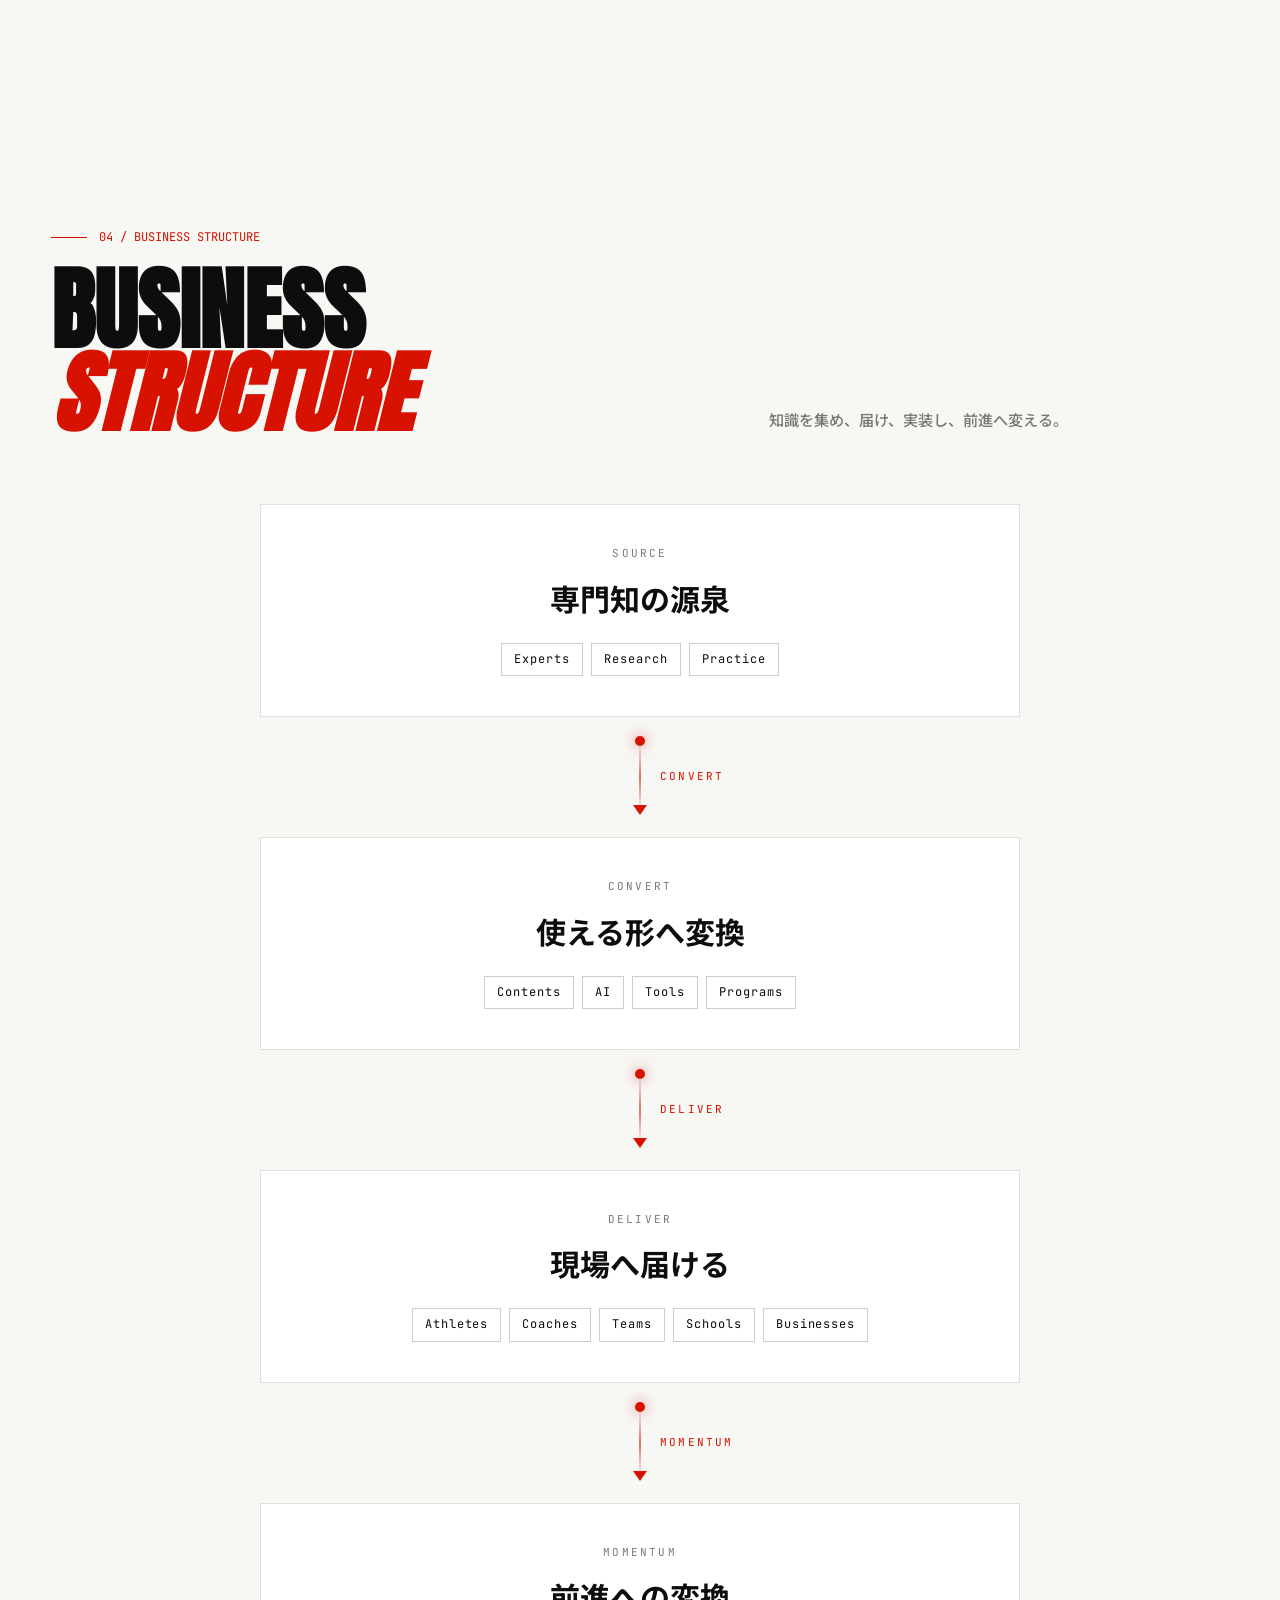
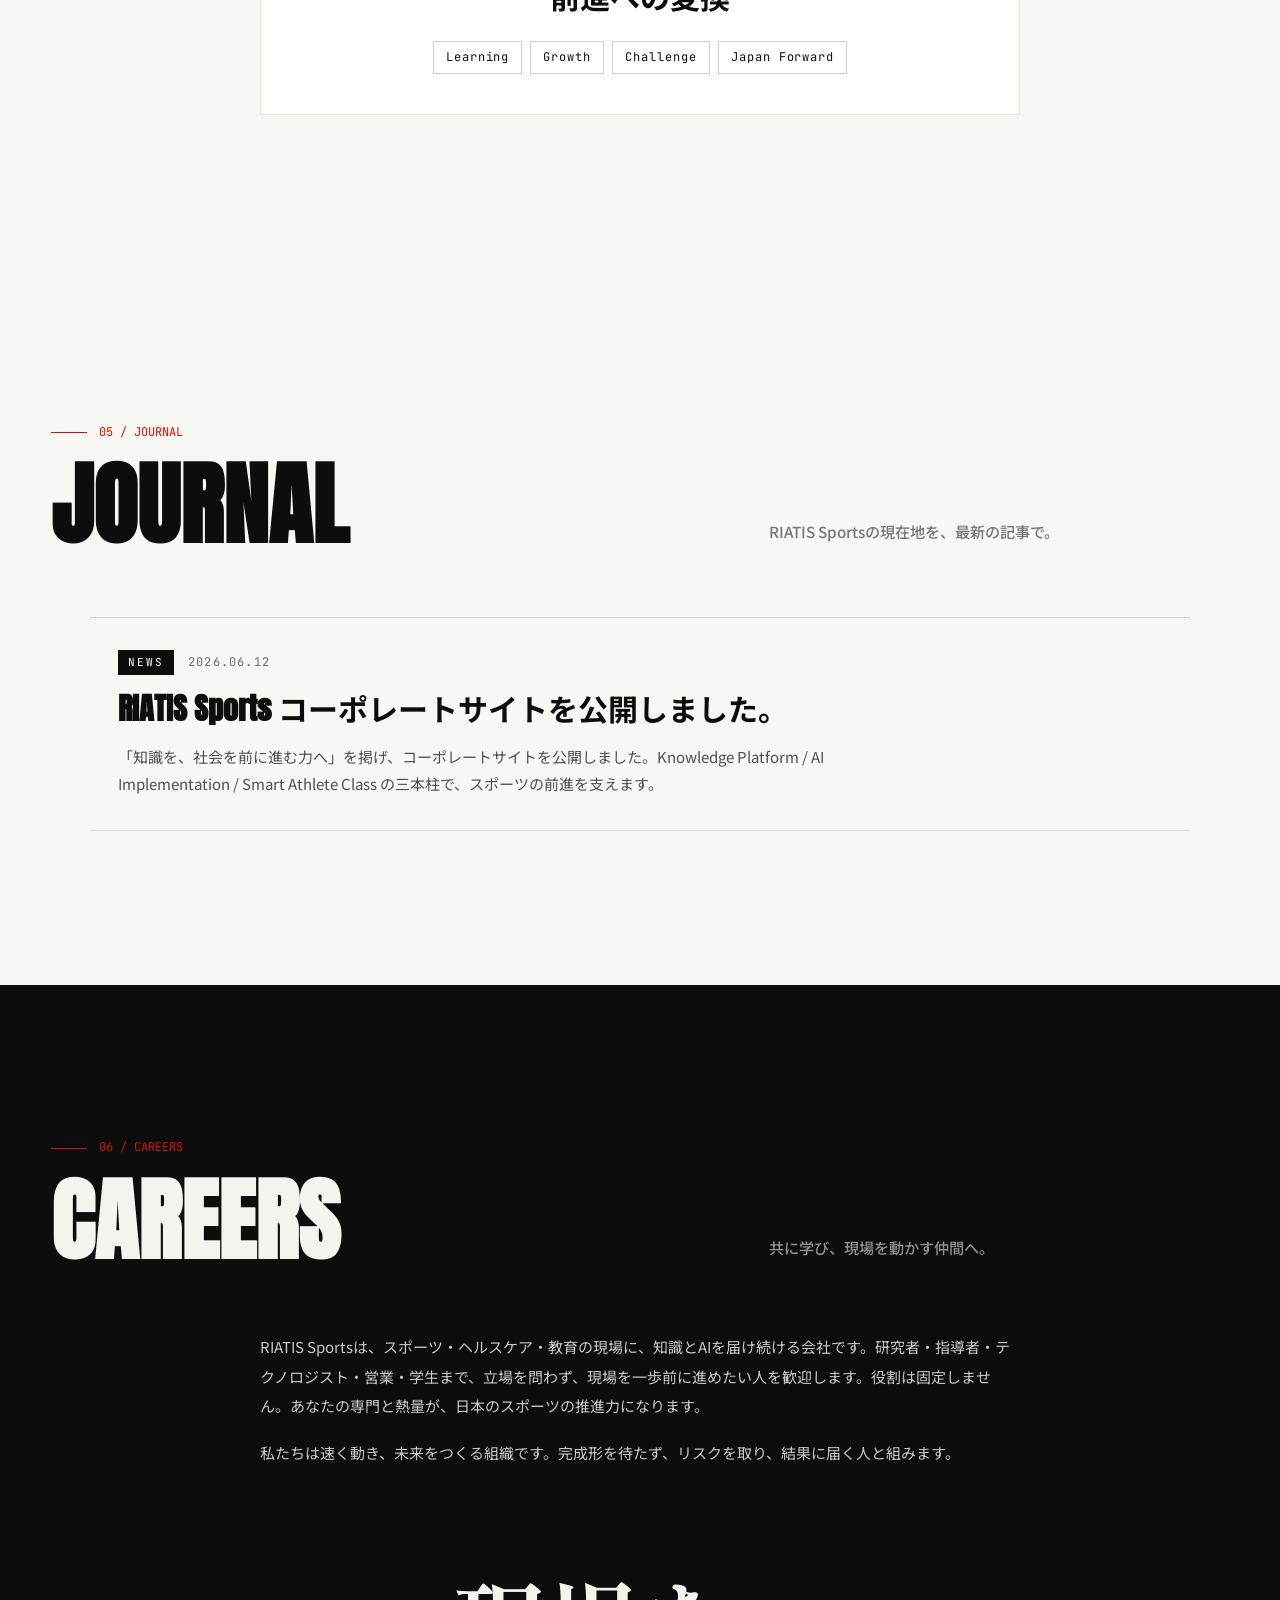
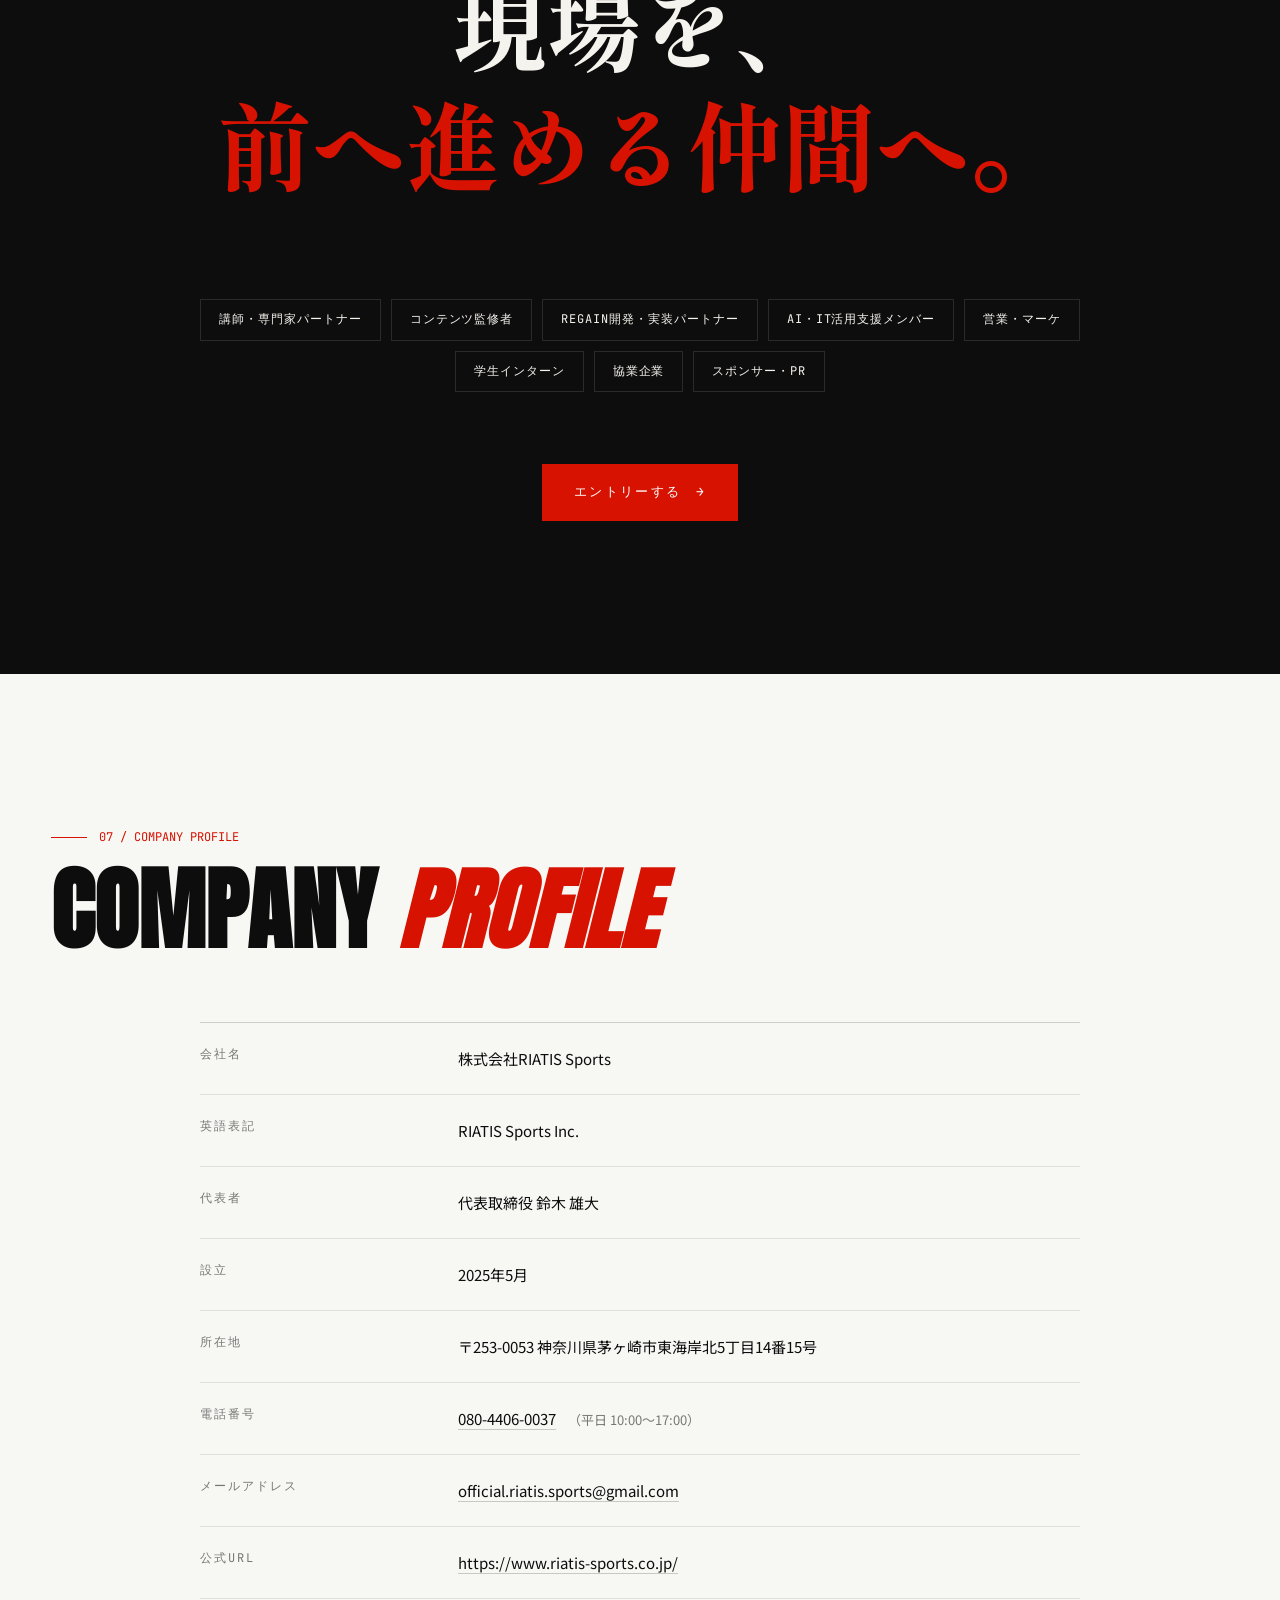
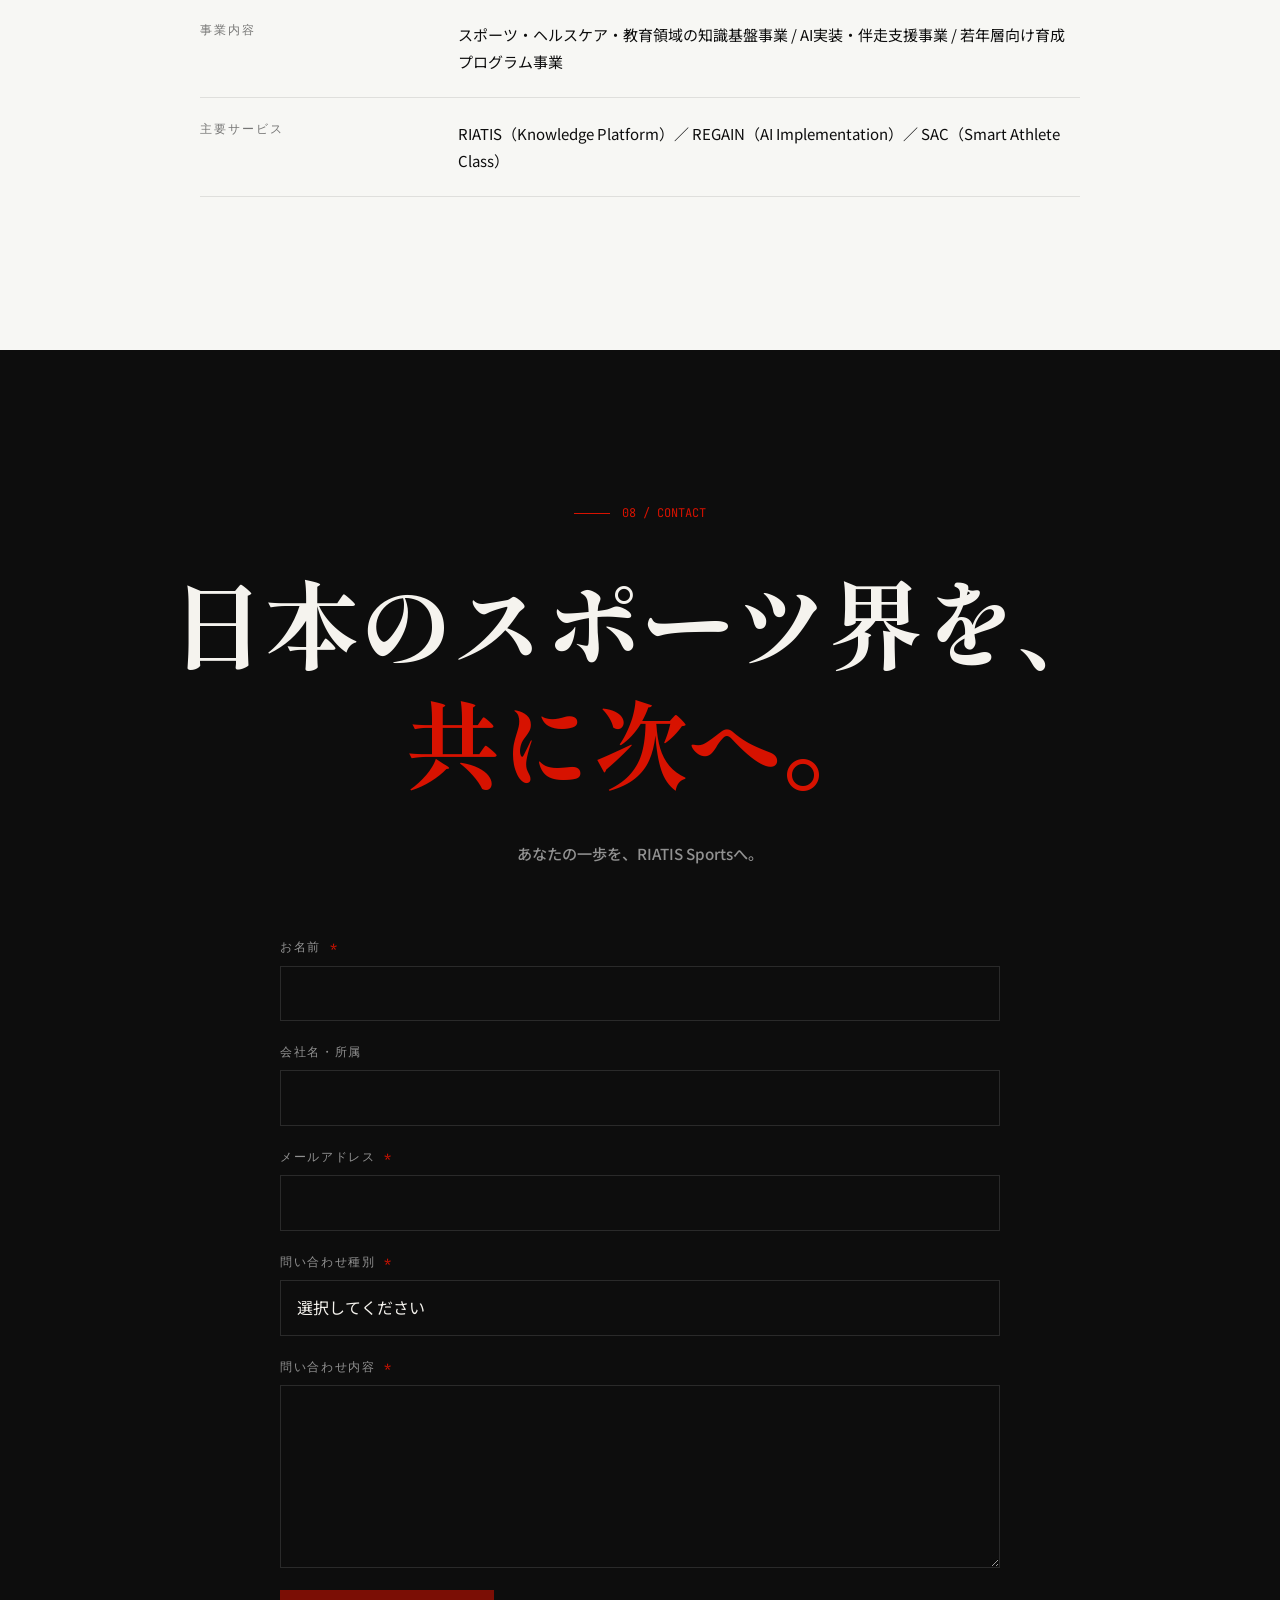
==== commit da78d510: "feat: Phase 8-1 赤の使用頻度削減 (優先度③ 第1段階) 「装飾の民主化」状態だった赤を、ブランドの意味が宿る箇所だけに絞り込む。 全 82 箇所のうち、装飾的な赤を 6 箇所削減。 " ====
--- a/index.html
+++ b/index.html
@@ -209,13 +209,13 @@
             <div class="act" data-i="1">
               <div class="act-copy">
                 <span class="sm">02 / LEARN</span>
-                <h2>スポーツの<br class="mobile-br" /><span class="r">叡智</span>を<br />もっと気軽に</h2>
+                <h2>スポーツの<br class="mobile-br" />叡智を<br />もっと気軽に</h2>
               </div>
             </div>
             <div class="act" data-i="2">
               <div class="act-copy">
                 <span class="sm">03 / CHALLENGE</span>
-                <h2>挑戦の<span class="o">機会</span>を<br />全員に<span class="r">等しく</span></h2>
+                <h2>挑戦の<span class="o">機会</span>を<br />全員に等しく</h2>
               </div>
             </div>
             <div class="act" data-i="3">
@@ -619,8 +619,8 @@
     </main>
 
     <footer class="site-footer" data-theme="dark">
-      <p class="footer-message">TURN KNOWLEDGE INTO MOMENTUM<span class="r">.</span></p>
-      <div class="ft-big">RIATIS<span class="r">.</span></div>
+      <p class="footer-message">TURN KNOWLEDGE INTO MOMENTUM.</p>
+      <div class="ft-big">RIATIS.</div>
       <nav class="footer-meta" aria-label="フッターナビゲーション">
         <ul>
           <li><a href="#company">会社概要</a></li>
--- a/styles.css
+++ b/styles.css
@@ -376,10 +376,6 @@
   text-transform: uppercase;
 }
 
-.hero-meta b {
-  color: var(--red);
-}
-
 .hero h1 {
   font-family: var(--font-display);
   font-size: clamp(2.75rem, 13.2vw, 13.75rem);
@@ -1073,20 +1069,25 @@
   transition: padding 0.5s ease;
 }
 
+/* hover で svc-item 全幅が赤くなる演出を、左に細い赤バーが伸びる演出に変更
+   (赤の使用頻度削減フェーズ Phase 8-1 / 2026-06-13) */
 .svc-item::before {
   content: "";
   position: absolute;
-  inset: 0;
+  top: 0;
+  left: 0;
+  width: 4px;
+  height: 100%;
   z-index: 0;
   background: var(--red);
-  transform: scaleX(0);
-  transform-origin: left;
-  transition: transform 0.6s var(--ease-power);
+  transform: scaleY(0);
+  transform-origin: top;
+  transition: transform 0.5s var(--ease-power);
 }
 
 .svc-item:hover::before,
 .svc-item:focus-within::before {
-  transform: scaleX(1);
+  transform: scaleY(1);
 }
 
 .svc-item > * {
@@ -2228,7 +2229,7 @@
   letter-spacing: 0.18em;
   text-transform: uppercase;
 }
-.journal-badge--news { background: var(--red); }
+.journal-badge--news { background: var(--color-black); }
 .journal-badge--projects { background: var(--color-black); }
 .journal-badge--insights {
   background: transparent;
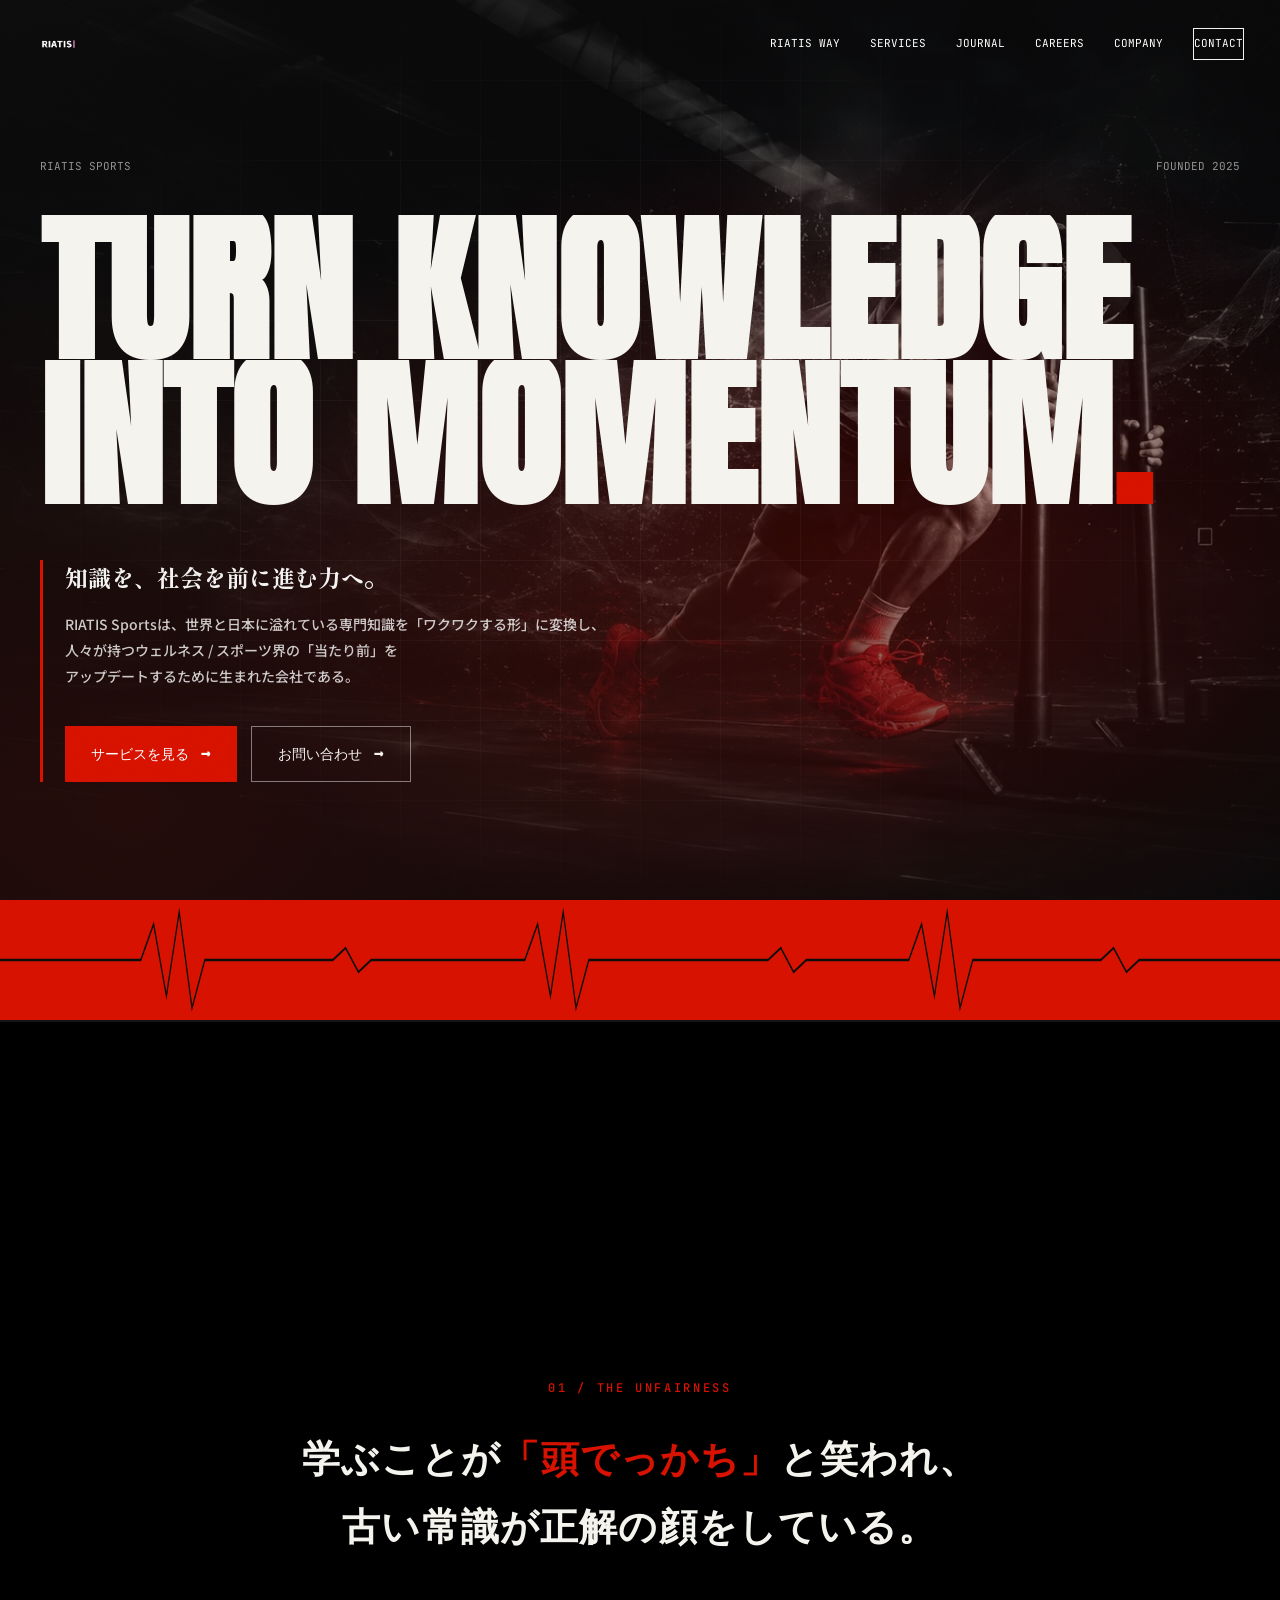
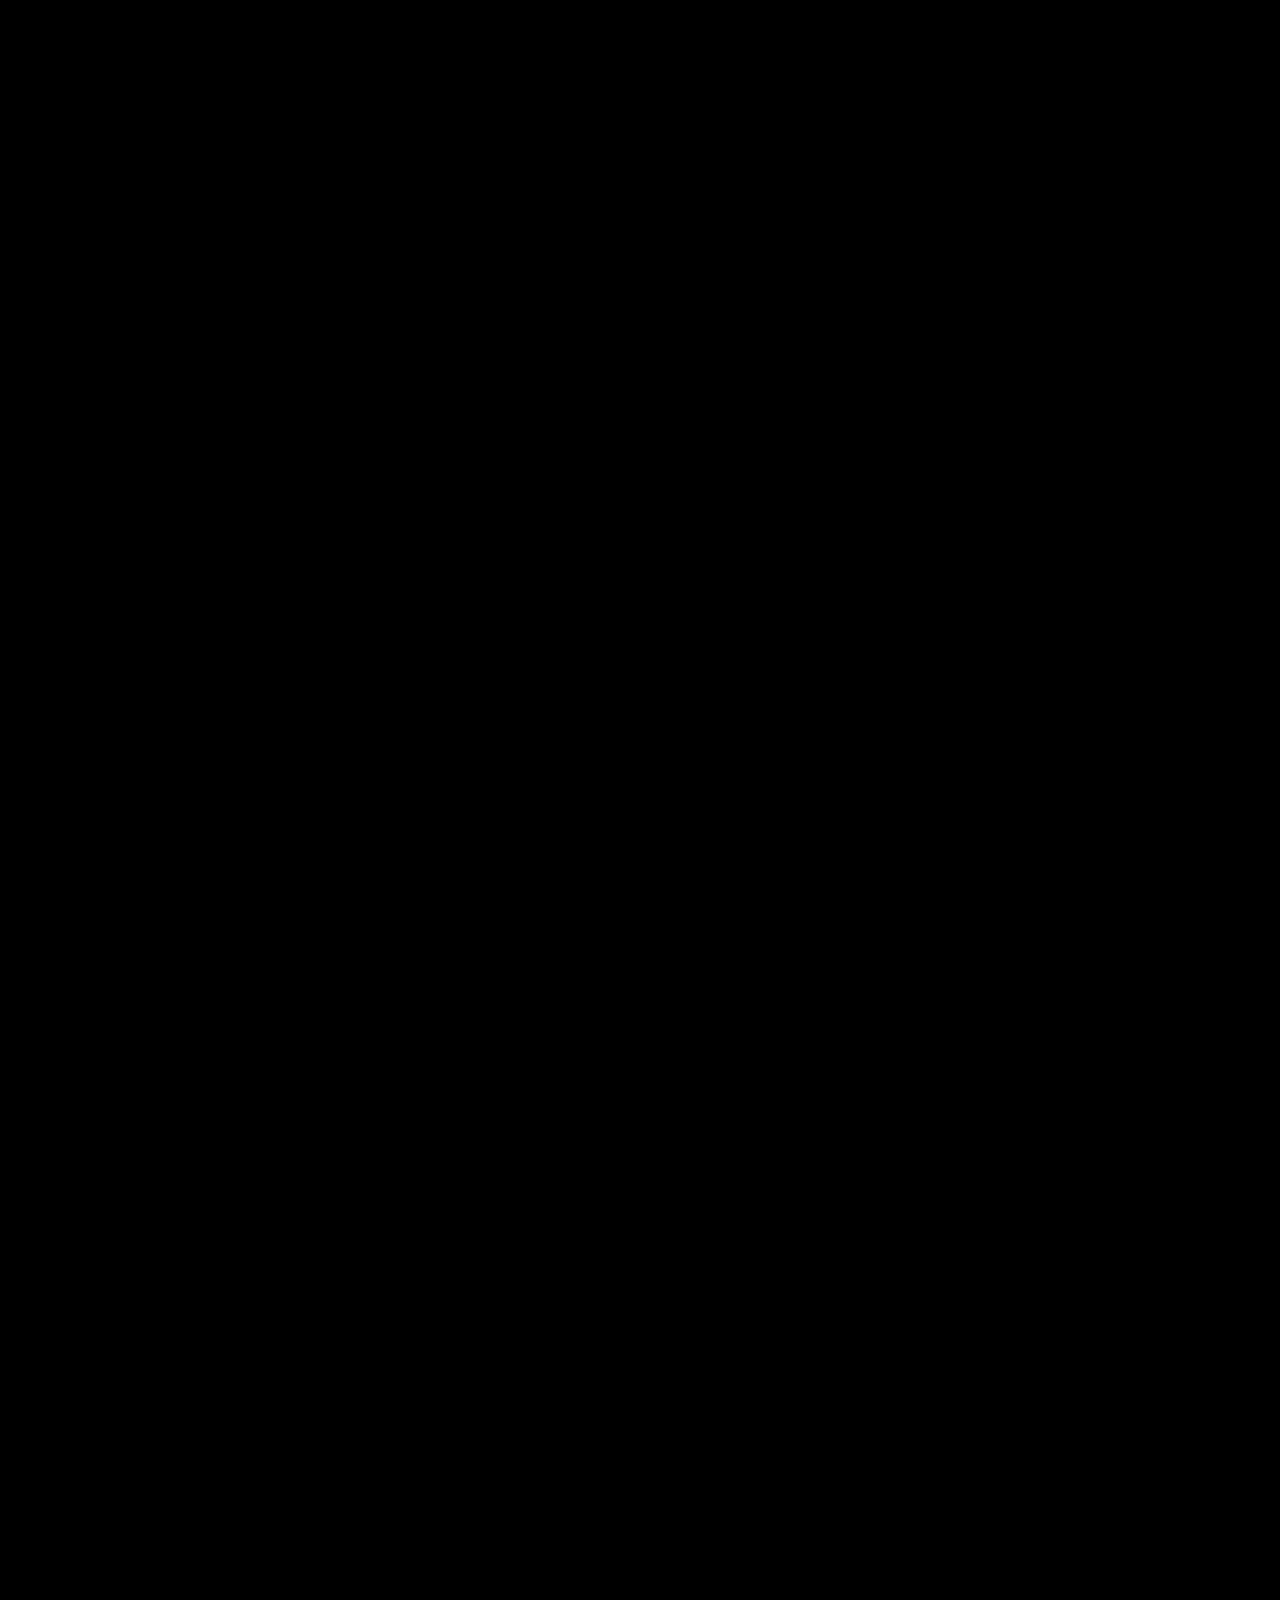
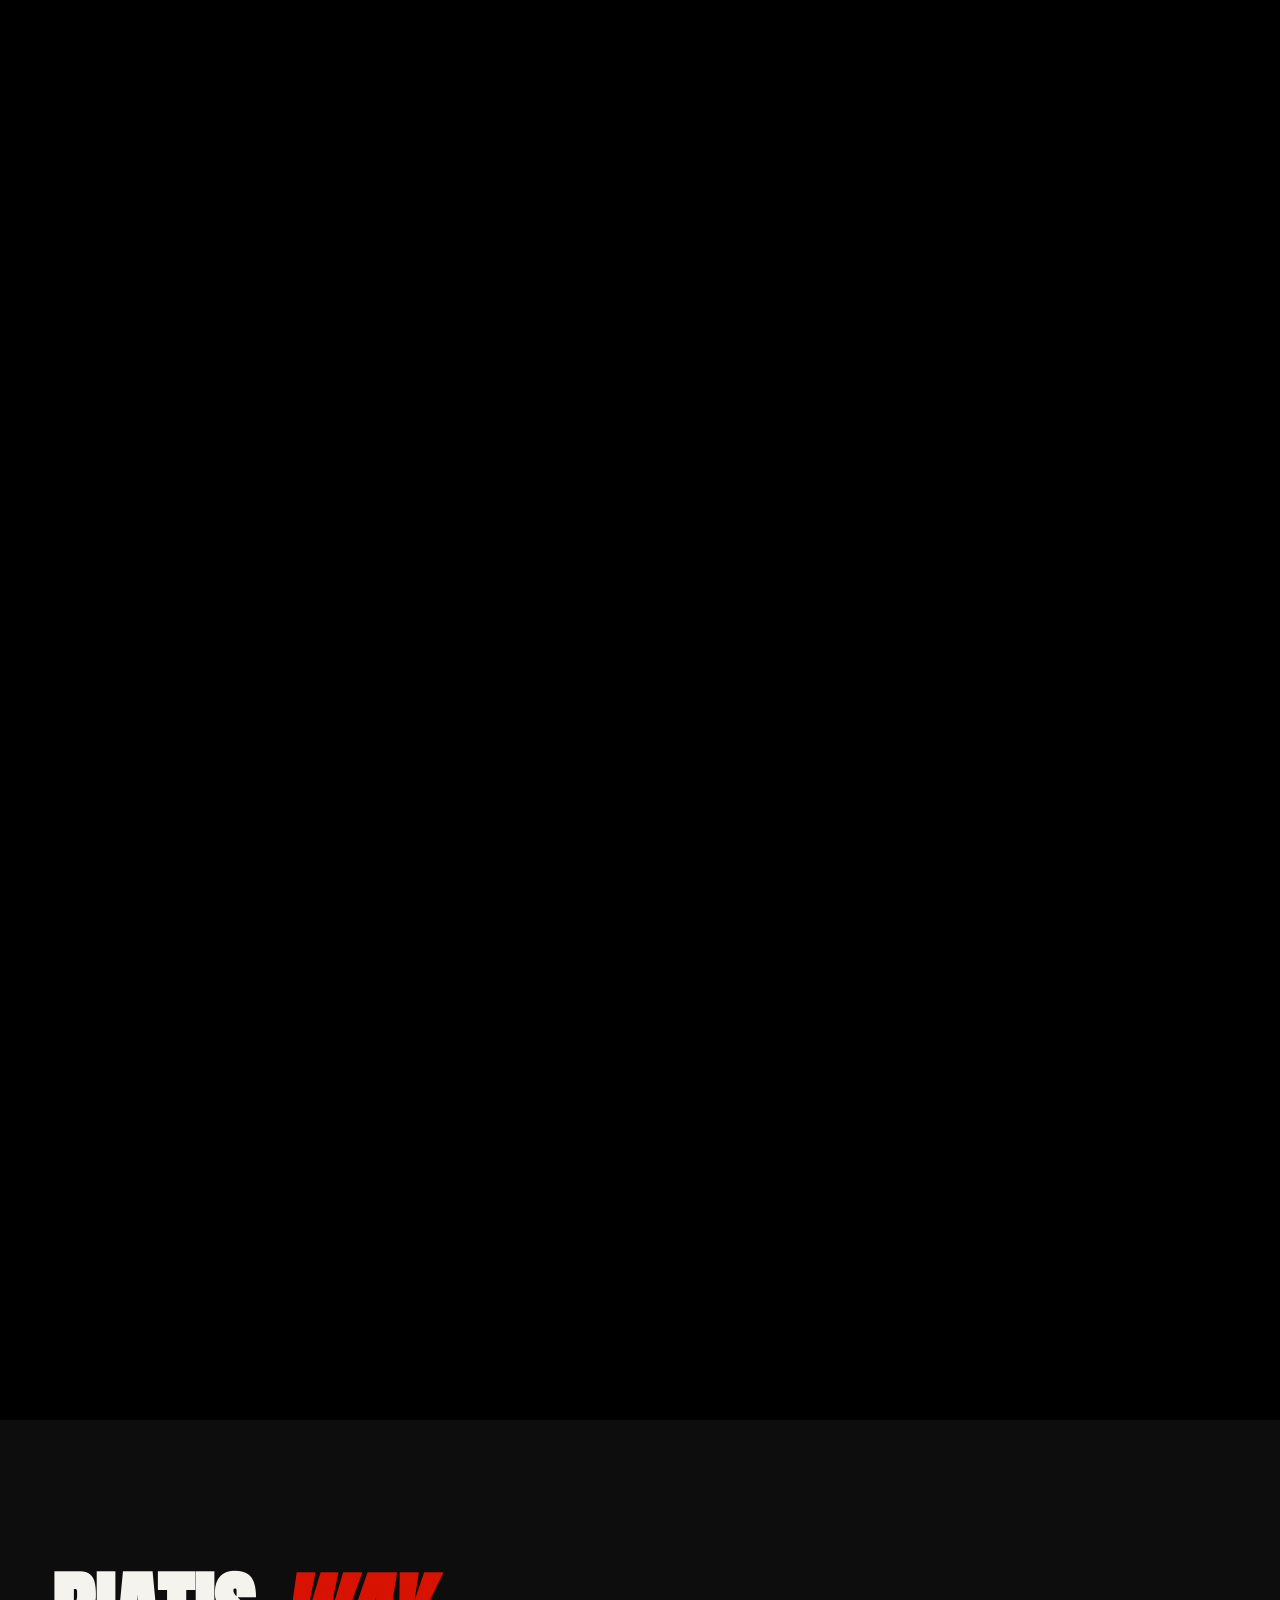
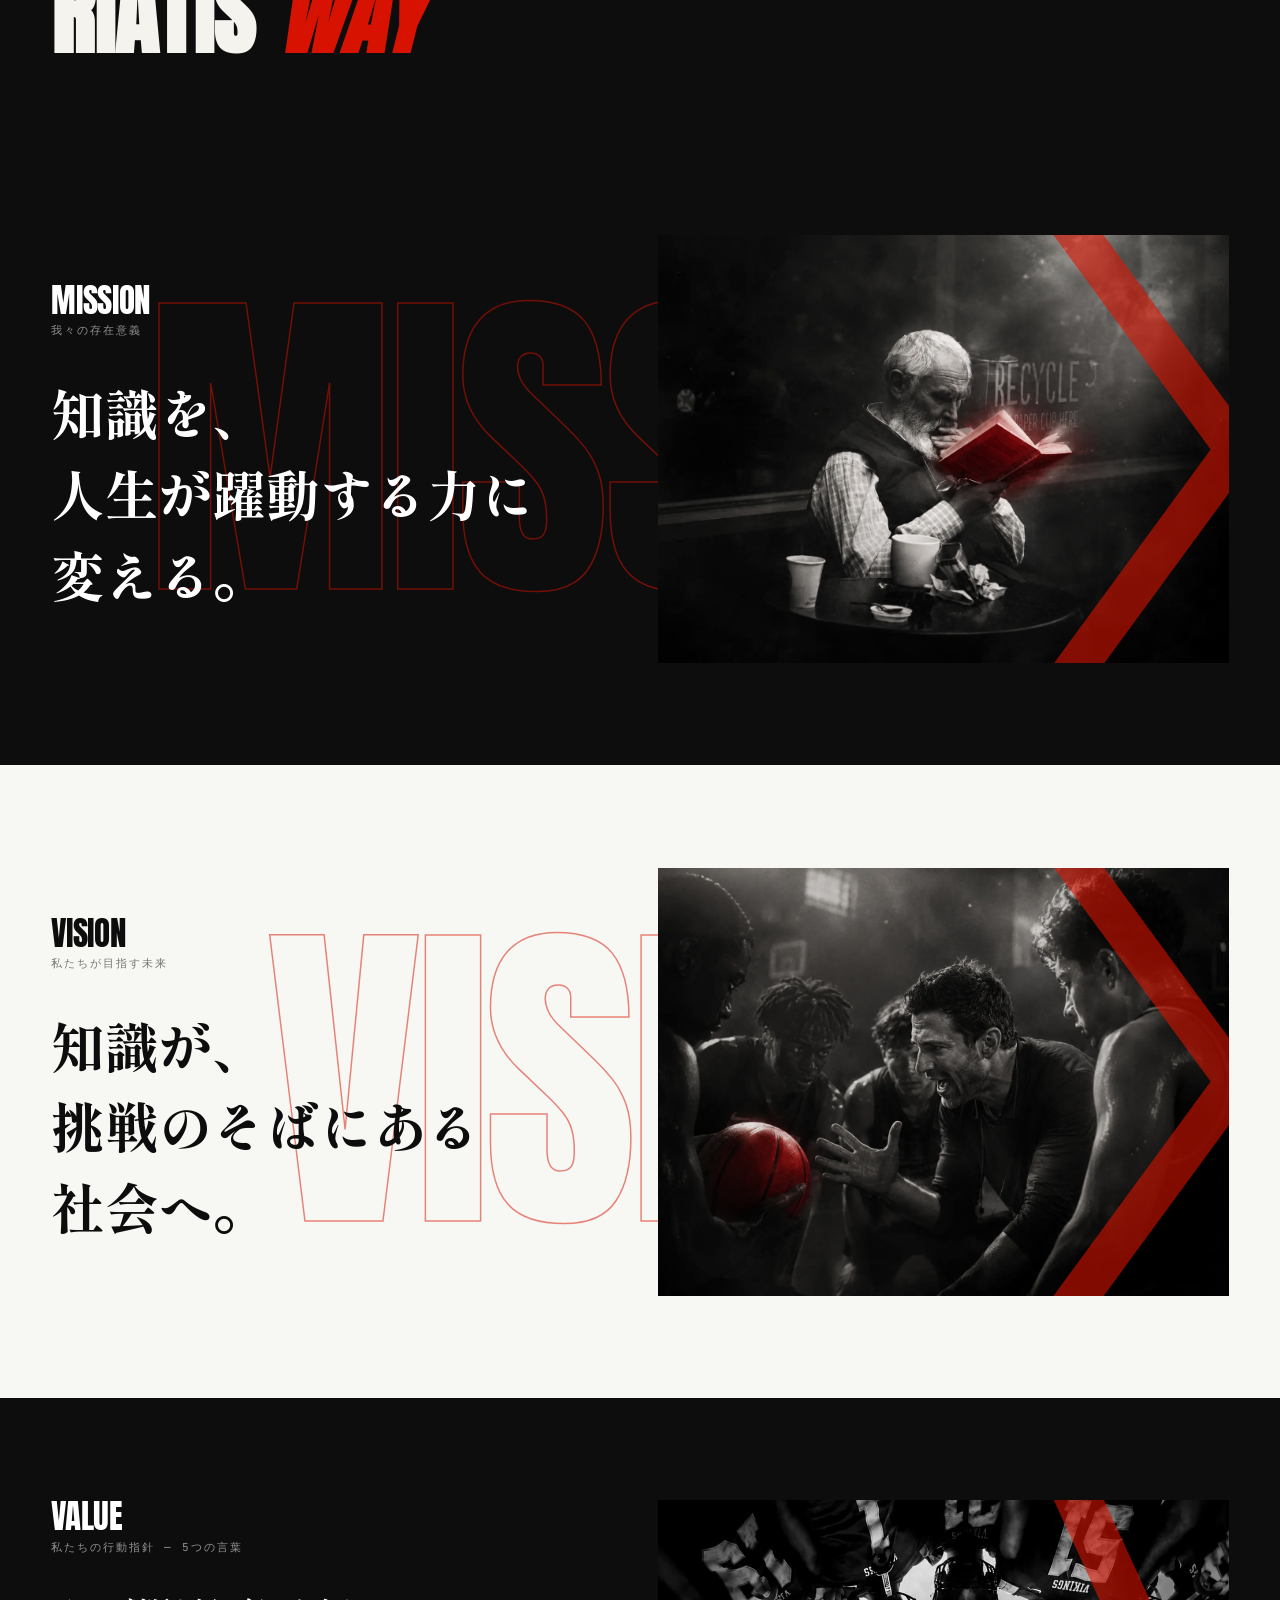
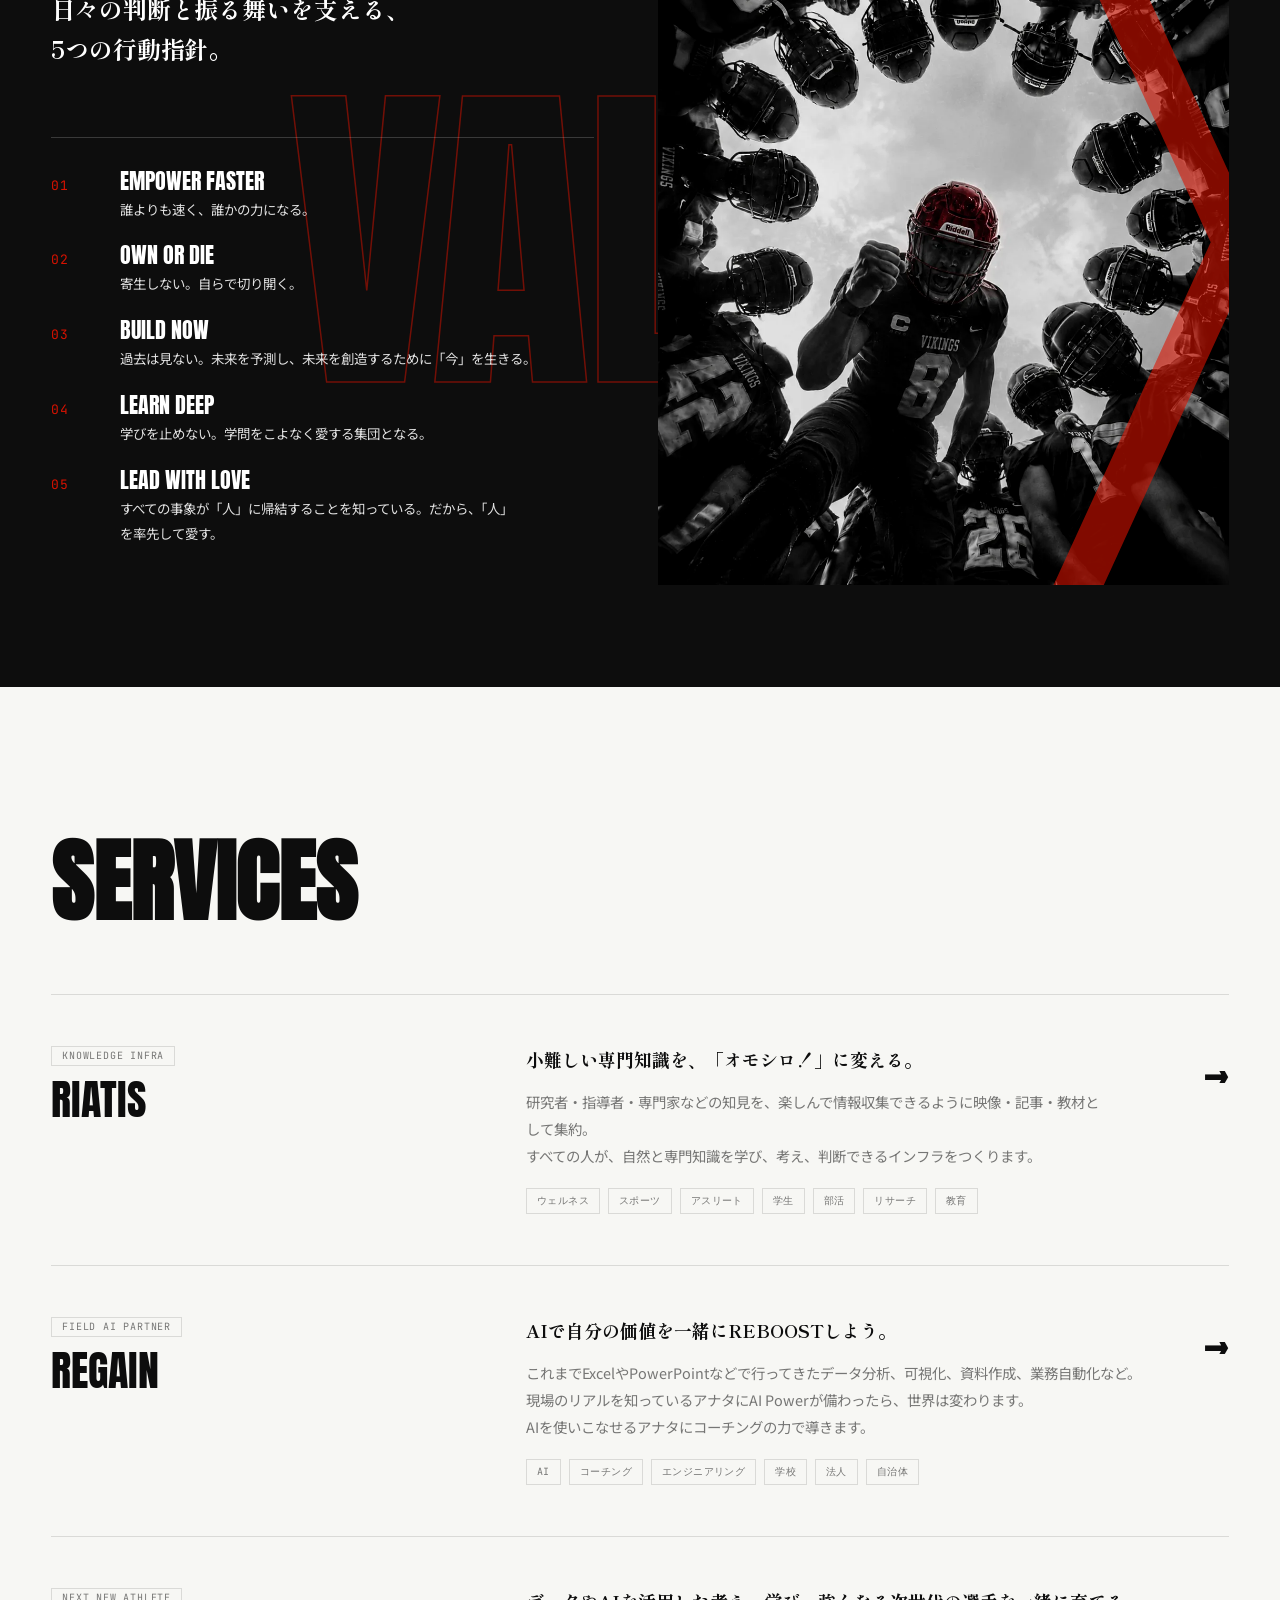
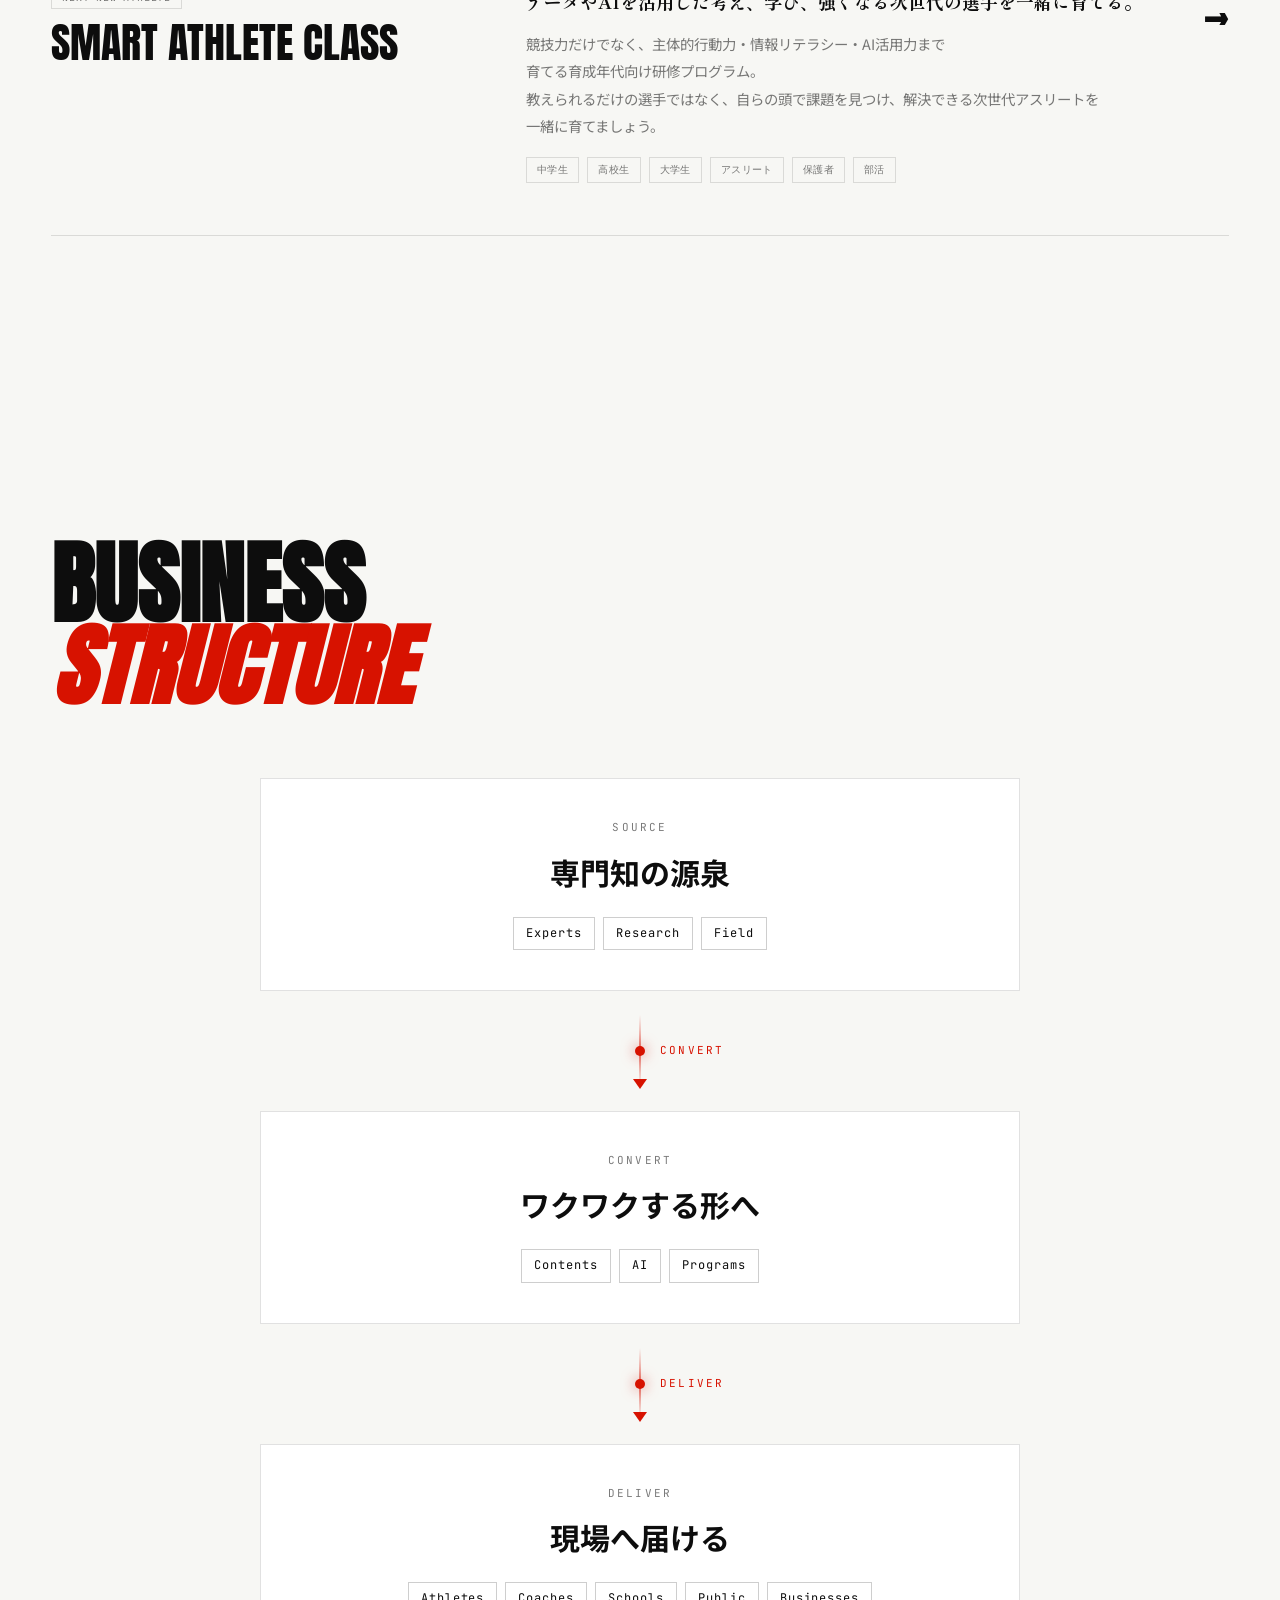
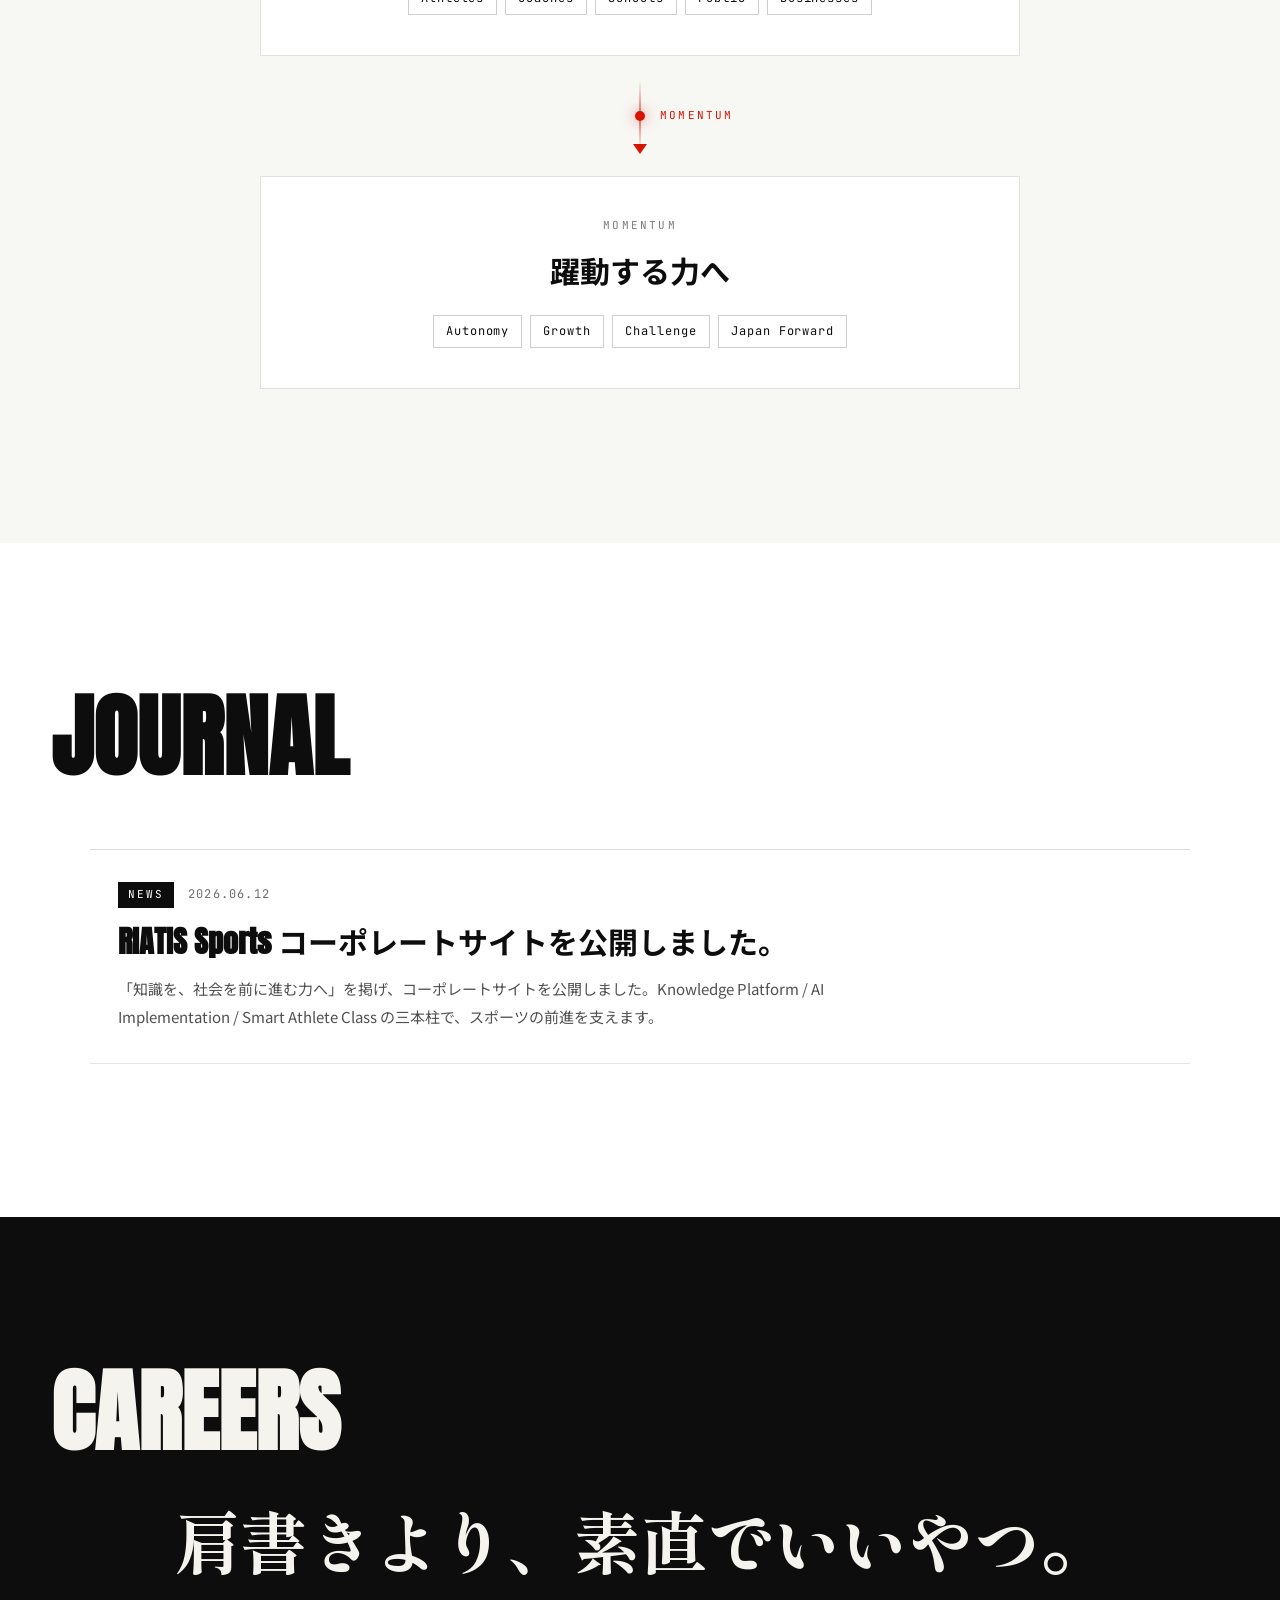
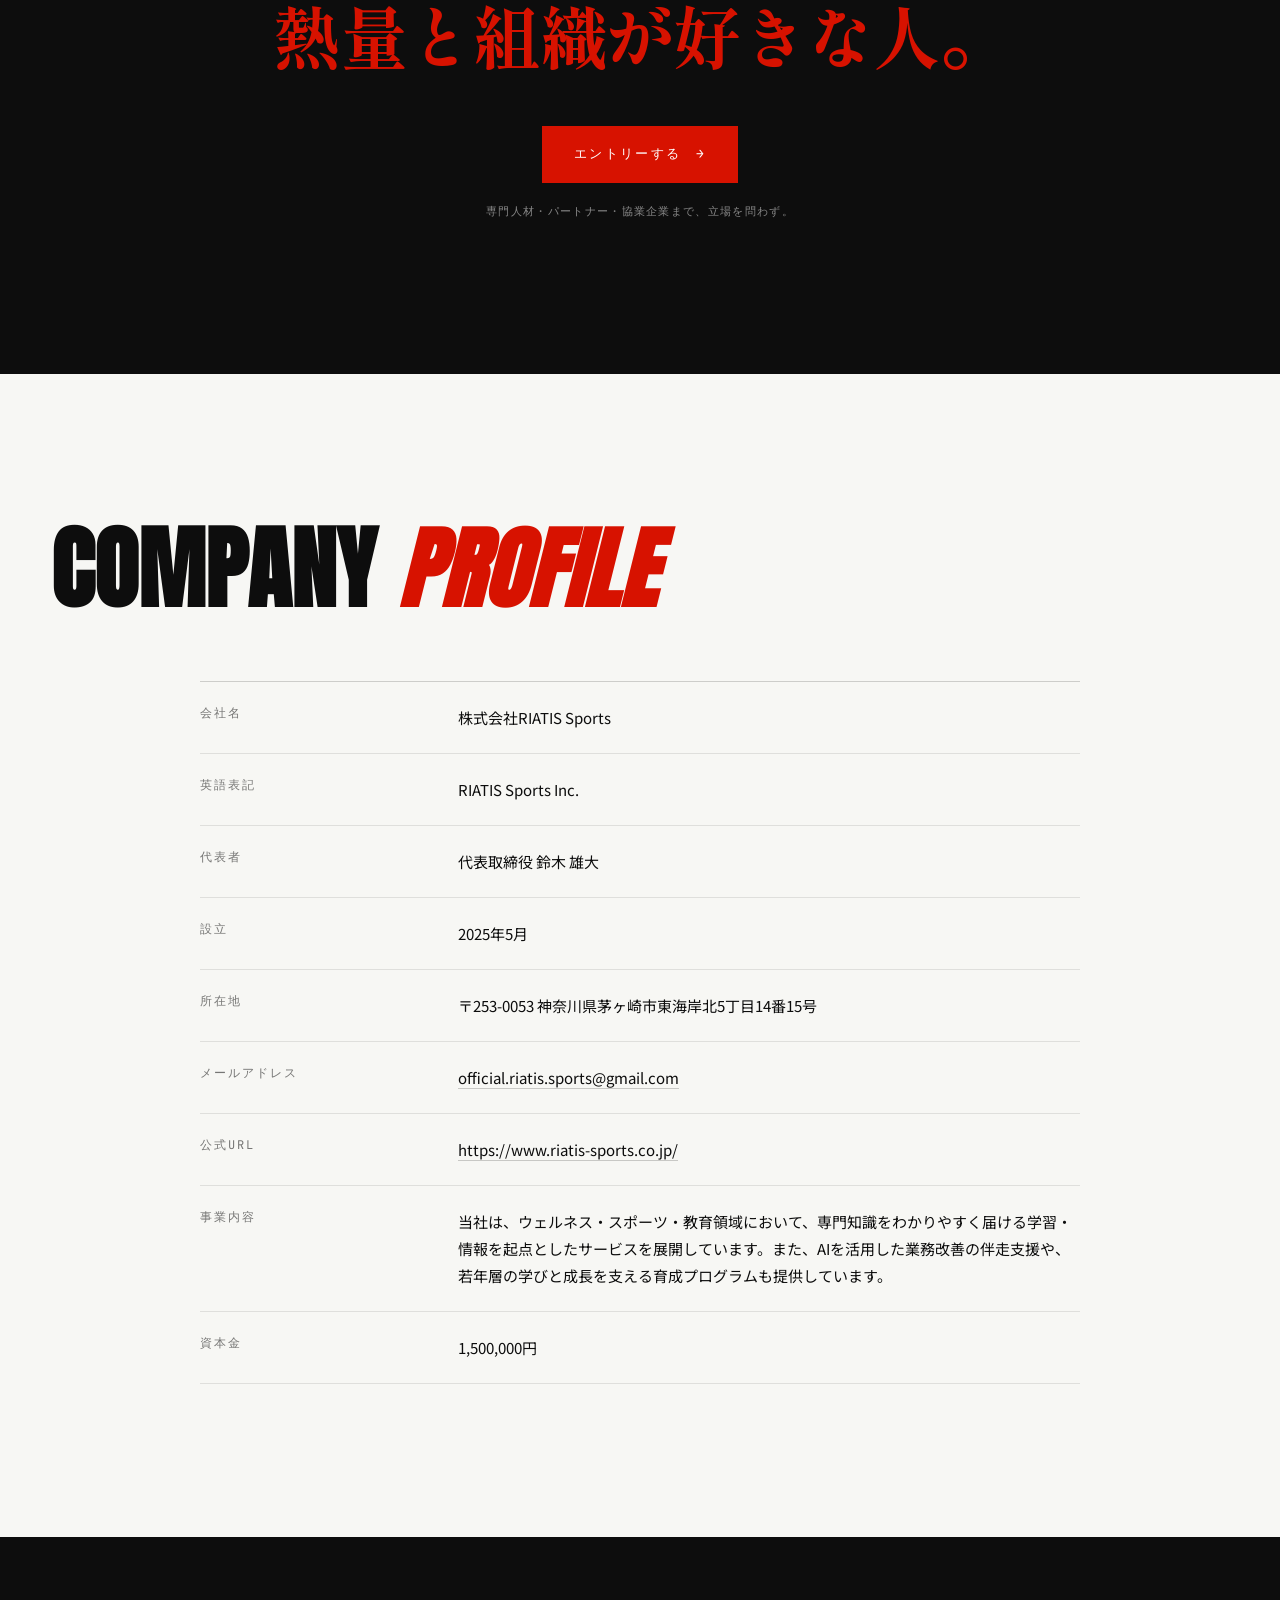
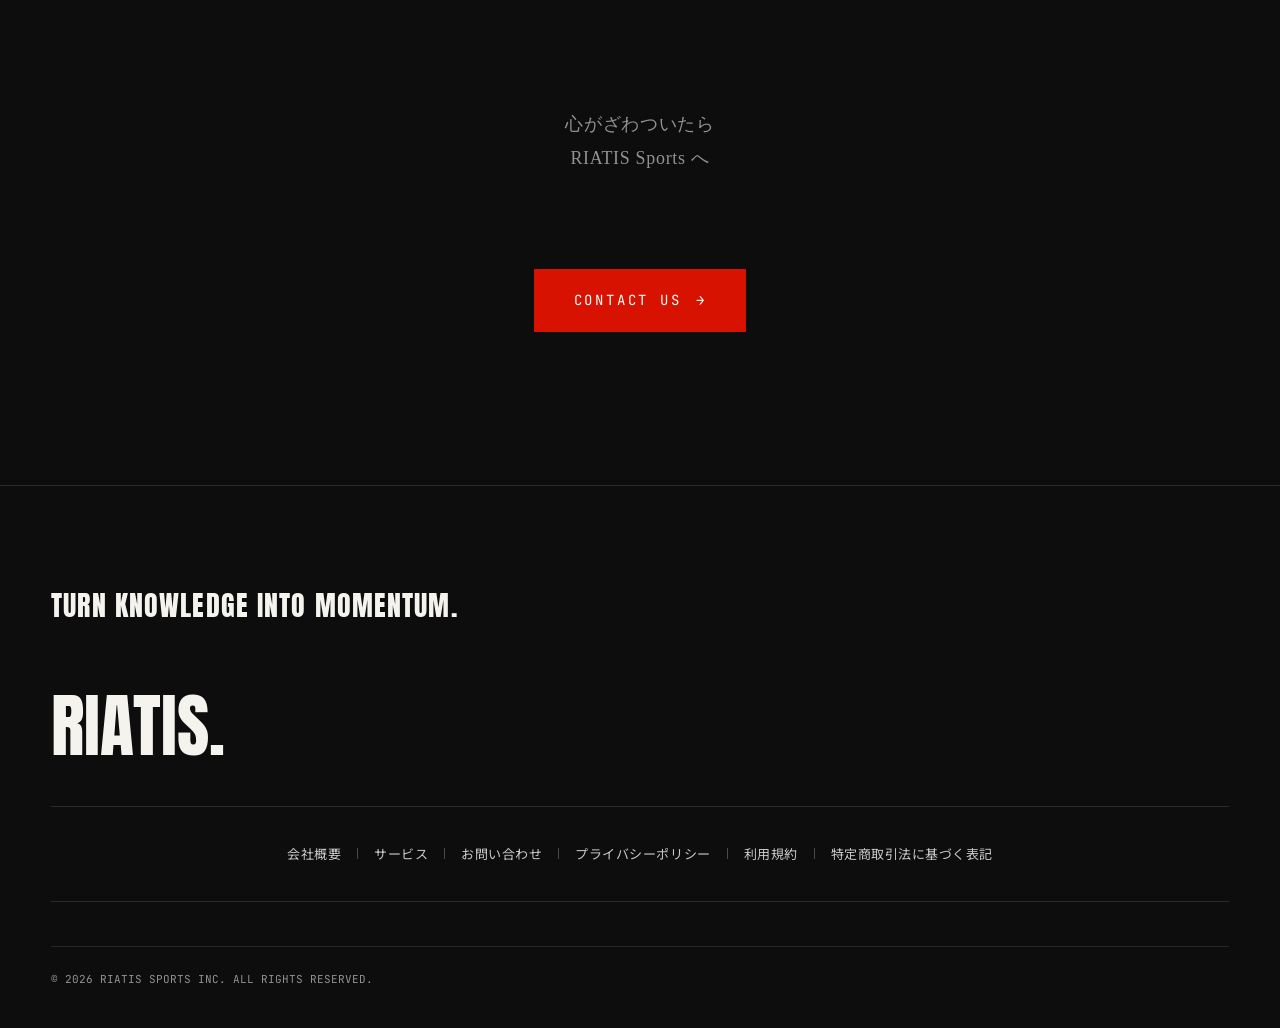
==== commit 58622e17: "feat: デプロイ前 最終調整 - ロゴ画像化/外部Contact/法務ページ追加 - ロゴをテキストから assets/logo-mark.png へ差替え - Contact導線を Google" ====
--- a/index.html
+++ b/index.html
@@ -64,7 +64,6 @@
         "description": "スポーツ・ヘルスケア・教育領域の専門知を、学び・実装・AIの力で現場成果へ変える会社。",
         "foundingDate": "2025-05",
         "email": "official.riatis.sports@gmail.com",
-        "telephone": "+81-80-4406-0037",
         "address": {
           "@type": "PostalAddress",
           "streetAddress": "東海岸北5丁目14番15号",
@@ -76,7 +75,6 @@
         "contactPoint": [{
           "@type": "ContactPoint",
           "contactType": "customer support",
-          "telephone": "+81-80-4406-0037",
           "email": "official.riatis.sports@gmail.com",
           "areaServed": "JP",
           "availableLanguage": ["Japanese"]
@@ -106,21 +104,19 @@
     <header class="site-header">
       <nav class="site-nav" aria-label="Global navigation">
         <a href="#top" class="logo" aria-label="RIATIS Sports top">
-          <span class="dot" aria-hidden="true"></span>
-          RIATIS
+          <img src="assets/logo-mark.png" alt="RIATIS Sports" class="logo__img" width="160" height="160" decoding="async">
         </a>
         <button class="menu-btn" id="menuBtn" type="button" aria-label="メニューを開く" aria-expanded="false" aria-controls="globalNav">
           <span></span>
           <span></span>
         </button>
         <ul class="nav-links" id="globalNav">
-          <li><a href="#why">About</a></li>
           <li><a href="#way">RIATIS Way</a></li>
           <li><a href="#services">Services</a></li>
           <li><a href="#journal">Journal</a></li>
           <li><a href="#join">Careers</a></li>
           <li><a href="#company">Company</a></li>
-          <li class="nav-cta-item"><a href="#contact" class="nav-cta">Contact</a></li>
+          <li class="nav-cta-item"><a href="https://forms.gle/g3MTA5E4Eo7yXNcA6" class="nav-cta" target="_blank" rel="noopener">Contact</a></li>
         </ul>
       </nav>
     </header>
@@ -141,14 +137,16 @@
             <div class="hero-copy">
               <p class="hero-lead">知識を、社会を前に進む力へ。</p>
               <p class="hero-statement">
-                RIATIS Sportsは、スポーツ・ヘルスケア・教育領域の専門知を、学び・実装・AIの力で現場成果へ変える会社です。
+                RIATIS Sportsは、世界と日本に溢れている専門知識を「ワクワクする形」に変換し、<br />
+                人々が持つウェルネス / スポーツ界の「当たり前」を<br />
+                アップデートするために生まれた会社である。
               </p>
               <div class="hero-cta">
                 <a class="hero-btn hero-btn--primary" href="#services">
                   <span>サービスを見る</span>
                   <span aria-hidden="true">→</span>
                 </a>
-                <a class="hero-btn hero-btn--ghost" href="#contact">
+                <a class="hero-btn hero-btn--ghost" href="https://forms.gle/g3MTA5E4Eo7yXNcA6" target="_blank" rel="noopener">
                   <span>お問い合わせ</span>
                   <span aria-hidden="true">→</span>
                 </a>
@@ -159,19 +157,6 @@
       </section>
 
       <div class="ecg" aria-hidden="true">
-        <div class="words">
-          <span>LEARN</span>
-          <span>●</span>
-          <span>GROW</span>
-          <span>●</span>
-          <span>CHALLENGE</span>
-          <span>●</span>
-          <span>LEARN</span>
-          <span>●</span>
-          <span>GROW</span>
-          <span>●</span>
-          <span>CHALLENGE</span>
-        </div>
         <svg viewBox="0 0 2000 100" preserveAspectRatio="none" focusable="false">
           <path
             d="M0 50 L200 50 L220 50 L240 20 L260 80 L280 10 L300 90 L320 50 L500 50 L520 50 L540 40 L560 60 L580 50 L800 50 L820 50 L840 20 L860 80 L880 10 L900 90 L920 50 L1100 50 L1200 50 L1220 40 L1240 60 L1260 50 L1420 50 L1440 20 L1460 80 L1480 10 L1500 90 L1520 50 L1720 50 L1740 40 L1760 60 L1780 50 L2000 50"
@@ -182,61 +167,54 @@
         </svg>
       </div>
 
-      <section class="why" id="why" aria-labelledby="why-eyebrow" data-theme="dark">
-        <div class="why-intro">
-          <div class="eyebrow reveal" id="why-eyebrow">01 / Why We Exist</div>
-          <p class="why-statement reveal">
-            スポーツを愛し、スポーツに生きる、すべての人のために。アスリートとその周囲のすべてのステークホルダーに伴走し、日本のスポーツ界をさらに先へ、共に押し上げます。
-          </p>
-        </div>
-
+      <section class="why" id="why" aria-label="The Unfairness, The Pain, The Challenge" data-theme="dark">
         <div class="scroll-theater">
           <div class="progress" aria-hidden="true"><div class="bar" id="pbar"></div></div>
           <div class="idx" id="actIdx" aria-hidden="true">
             <span data-i="0" class="on">01 · 理不尽</span>
-            <span data-i="1">02 · 学び</span>
+            <span data-i="1">02 · 痛み</span>
             <span data-i="2">03 · 挑戦</span>
-            <span data-i="3">04 · 前進</span>
           </div>
 
           <div class="sticky">
             <div class="act on" data-i="0">
               <div class="act-copy">
                 <span class="sm">01 / THE UNFAIRNESS</span>
-                <h2 id="why-title">学ぶ<span class="r">時間</span>がない<br />挑む<span class="o">資源</span>がない</h2>
+                <h2>
+                  <span class="ln">学ぶことが<span class="r">「頭でっかち」</span>と笑われ、</span>
+                  <span class="ln">古い常識が正解の顔をしている。</span>
+                </h2>
               </div>
             </div>
             <div class="act" data-i="1">
               <div class="act-copy">
-                <span class="sm">02 / LEARN</span>
-                <h2>スポーツの<br class="mobile-br" />叡智を<br />もっと気軽に</h2>
+                <span class="sm">02 / THE PAIN</span>
+                <h2>
+                  <span class="ln">本気で良くなりたい人ほど、</span>
+                  <span class="ln">信じるべき<span class="r">知識</span>に出会えず、</span>
+                  <span class="ln">遠回りさせられている。</span>
+                </h2>
               </div>
             </div>
             <div class="act" data-i="2">
               <div class="act-copy">
                 <span class="sm">03 / CHALLENGE</span>
-                <h2>挑戦の<span class="o">機会</span>を<br />全員に等しく</h2>
-              </div>
-            </div>
-            <div class="act" data-i="3">
-              <div class="act-copy">
-                <span class="sm">04 / MOMENTUM</span>
-                <h2>スポーツで<br class="mobile-br" /><span class="r">日本</span>を<br />前へ押し上げる</h2>
+                <h2>
+                  <span class="ln">「学ぶ人が笑われる世界」を終わらせ、</span>
+                  <span class="ln">学ぶ人が<span class="r">未来</span>を前進させる時代を創る。</span>
+                </h2>
               </div>
             </div>
           </div>
           <div class="anchor" data-i="0" aria-hidden="true"></div>
           <div class="anchor" data-i="1" aria-hidden="true"></div>
           <div class="anchor" data-i="2" aria-hidden="true"></div>
-          <div class="anchor" data-i="3" aria-hidden="true"></div>
         </div>
       </section>
 
       <section class="way" id="way" aria-labelledby="way-title" data-theme="dark">
         <div class="section-head">
-          <div class="eyebrow reveal">02 / RIATIS Way</div>
           <h2 class="stitle reveal" id="way-title">RIATIS <em>Way</em></h2>
-          <p class="section-lead reveal">私たちの行動と判断の中心にあるもの。Mission / Vision / Value の3軸で表します。</p>
         </div>
 
         <div class="mvv">
@@ -342,87 +320,88 @@
 
       <section class="svc" id="services" aria-labelledby="services-title" data-theme="light">
         <div class="section-head">
-          <div class="eyebrow reveal">03 / Services</div>
           <h2 class="stitle reveal" id="services-title">Services</h2>
-          <p class="section-lead reveal">
-            学びから実践、出会い、発信まで。スポーツに関わる人の前進を支える領域を育てています。
-          </p>
         </div>
 
         <div class="svc-list">
           <article class="svc-item reveal">
             <div class="nm">
-              <span class="nm-category">Knowledge Platform</span>
+              <span class="nm-category">KNOWLEDGE INFRA</span>
               <span class="nm-headline">
-                <svg viewBox="0 0 24 24" fill="none" stroke-width="1.8" aria-hidden="true"><polygon points="6 4 20 12 6 20 6 4" stroke-linejoin="round" /></svg>
                 <span class="nm-text">RIATIS</span>
               </span>
             </div>
             <div class="ds">
-              <p class="svc-tagline">スポーツの知を、ひとつに。</p>
-              <p class="svc-desc">研究・現場・第一人者の専門知を映像と教材で集約。指導者・選手・保護者が同じ知識基盤で意思決定できる学びの場をつくります。</p>
-              <ul class="svc-tags" aria-label="対象">
-                <li>指導者</li>
-                <li>選手</li>
-                <li>保護者</li>
+              <p class="svc-tagline">小難しい専門知識を、「オモシロ！」に変える。</p>
+              <p class="svc-desc">研究者・指導者・専門家などの知見を、楽しんで情報収集できるように映像・記事・教材として集約。<br />すべての人が、自然と専門知識を学び、考え、判断できるインフラをつくります。</p>
+              <ul class="svc-tags" aria-label="タグ">
+                <li>ウェルネス</li>
+                <li>スポーツ</li>
+                <li>アスリート</li>
                 <li>学生</li>
-                <li>部活・クラブ</li>
+                <li>部活</li>
+                <li>リサーチ</li>
+                <li>教育</li>
               </ul>
             </div>
-            <a class="ar" href="#contact" aria-label="RIATIS について問い合わせる">→</a>
+            <div class="svc-stage svc-stage--portrait" aria-hidden="true">
+              <img class="svc-mockup svc-mockup--portrait" src="RIATIS_App_moc_t.png" alt="" loading="lazy" decoding="async" />
+            </div>
+            <a class="ar" href="https://forms.gle/g3MTA5E4Eo7yXNcA6" target="_blank" rel="noopener" aria-label="RIATIS について問い合わせる">→</a>
           </article>
 
           <article class="svc-item reveal">
             <div class="nm">
-              <span class="nm-category">AI Implementation</span>
+              <span class="nm-category">FIELD AI PARTNER</span>
               <span class="nm-headline">
-                <svg viewBox="0 0 24 24" fill="none" stroke-width="1.8" aria-hidden="true"><rect x="6" y="6" width="12" height="12" rx="1" /><rect x="9" y="9" width="6" height="6" /><path d="M9 2v4M15 2v4M9 18v4M15 18v4M2 9h4M2 15h4M18 9h4M18 15h4" /></svg>
                 <span class="nm-text">REGAIN</span>
               </span>
             </div>
             <div class="ds">
-              <p class="svc-tagline">AIを、現場の力に変える。</p>
-              <p class="svc-desc">動画分析・データ可視化・運営自動化など、現場の業務をAIで再設計し、伴走しながら定着まで支援。ITに不慣れな組織でも導入できる設計を徹底します。</p>
-              <ul class="svc-tags" aria-label="対象">
-                <li>チーム</li>
+              <p class="svc-tagline">AIで自分の価値を一緒にREBOOSTしよう。</p>
+              <p class="svc-desc">これまでExcelやPowerPointなどで行ってきたデータ分析、可視化、資料作成、業務自動化など。<br />現場のリアルを知っているアナタにAI Powerが備わったら、世界は変わります。<br />AIを使いこなせるアナタにコーチングの力で導きます。</p>
+              <ul class="svc-tags" aria-label="タグ">
+                <li>AI</li>
+                <li>コーチング</li>
+                <li>エンジニアリング</li>
                 <li>学校</li>
                 <li>法人</li>
                 <li>自治体</li>
-                <li>育成組織</li>
               </ul>
             </div>
-            <a class="ar" href="#contact" aria-label="REGAIN について問い合わせる">→</a>
+            <div class="svc-stage svc-stage--landscape" aria-hidden="true">
+              <img class="svc-mockup svc-mockup--landscape" src="REGAIN_moc_t.png" alt="" loading="lazy" decoding="async" />
+            </div>
+            <a class="ar" href="https://forms.gle/g3MTA5E4Eo7yXNcA6" target="_blank" rel="noopener" aria-label="REGAIN について問い合わせる">→</a>
           </article>
 
           <article class="svc-item reveal">
             <div class="nm">
-              <span class="nm-category">Youth Development</span>
+              <span class="nm-category">NEXT NEW ATHLETE</span>
               <span class="nm-headline">
-                <svg viewBox="0 0 24 24" fill="none" stroke-width="1.8" aria-hidden="true"><path d="M12 3L2 9l10 6 10-6-10-6z" stroke-linejoin="round" /><path d="M6 11v5c0 1.7 2.7 3 6 3s6-1.3 6-3v-5" stroke-linejoin="round" /></svg>
-                <span class="nm-text">SAC</span>
+                <span class="nm-text">Smart Athlete Class</span>
               </span>
             </div>
             <div class="ds">
-              <p class="svc-tagline">賢く強い、次世代を育てる。</p>
-              <p class="svc-desc">競技力・学習力・IT/AIリテラシーを一体で伸ばす若年層向けプログラム「Smart Athlete Class」。現場の課題を、自分の頭で解ける選手を育てます。</p>
-              <ul class="svc-tags" aria-label="対象">
-                <li>ジュニア</li>
-                <li>学生アスリート</li>
+              <p class="svc-tagline">データやAIを活用した考え、学び、強くなる次世代の選手を一緒に育てる。</p>
+              <p class="svc-desc">競技力だけでなく、主体的行動力・情報リテラシー・AI活用力まで育てる育成年代向け研修プログラム。<br />教えられるだけの選手ではなく、自らの頭で課題を見つけ、解決できる次世代アスリートを一緒に育てましょう。</p>
+              <ul class="svc-tags" aria-label="タグ">
+                <li>中学生</li>
+                <li>高校生</li>
+                <li>大学生</li>
+                <li>アスリート</li>
                 <li>保護者</li>
                 <li>部活</li>
-                <li>育成クラブ</li>
               </ul>
             </div>
-            <a class="ar" href="#contact" aria-label="SAC について問い合わせる">→</a>
+            <a class="ar" href="https://forms.gle/g3MTA5E4Eo7yXNcA6" target="_blank" rel="noopener" aria-label="Smart Athlete Class について問い合わせる">→</a>
           </article>
         </div>
       </section>
 
       <section class="structure" id="structure" aria-labelledby="structure-title" data-theme="light">
         <div class="section-head">
-          <div class="eyebrow reveal">04 / Business Structure</div>
           <h2 class="stitle reveal" id="structure-title">Business <em>Structure</em></h2>
-          <p class="section-lead reveal">知識を集め、届け、実装し、前進へ変える。</p>
         </div>
         <ol class="flow">
           <li class="flow-step reveal">
@@ -431,17 +410,16 @@
             <ul class="flow-step__tags" aria-label="源泉">
               <li>Experts</li>
               <li>Research</li>
-              <li>Practice</li>
+              <li>Field</li>
             </ul>
           </li>
           <li class="flow-arrow" aria-hidden="true"><span>Convert</span></li>
           <li class="flow-step reveal">
             <p class="flow-step__label">Convert</p>
-            <h3 class="flow-step__title">使える形へ変換</h3>
+            <h3 class="flow-step__title">ワクワクする形へ</h3>
             <ul class="flow-step__tags" aria-label="アウトプット">
               <li>Contents</li>
               <li>AI</li>
-              <li>Tools</li>
               <li>Programs</li>
             </ul>
           </li>
@@ -452,17 +430,17 @@
             <ul class="flow-step__tags" aria-label="届け先">
               <li>Athletes</li>
               <li>Coaches</li>
-              <li>Teams</li>
               <li>Schools</li>
+              <li>Public</li>
               <li>Businesses</li>
             </ul>
           </li>
           <li class="flow-arrow" aria-hidden="true"><span>Momentum</span></li>
           <li class="flow-step flow-step--last reveal">
             <p class="flow-step__label">Momentum</p>
-            <h3 class="flow-step__title">前進への変換</h3>
+            <h3 class="flow-step__title">躍動する力へ</h3>
             <ul class="flow-step__tags" aria-label="生まれる前進">
-              <li>Learning</li>
+              <li>Autonomy</li>
               <li>Growth</li>
               <li>Challenge</li>
               <li>Japan Forward</li>
@@ -473,9 +451,7 @@
 
       <section class="journal" id="journal" aria-labelledby="journal-title" data-theme="light">
         <div class="section-head">
-          <div class="eyebrow reveal">05 / Journal</div>
           <h2 class="stitle reveal" id="journal-title">Journal</h2>
-          <p class="section-lead reveal">RIATIS Sportsの現在地を、最新の記事で。</p>
         </div>
         <ol class="journal-list">
           <li class="journal-item reveal">
@@ -493,34 +469,21 @@
 
       <section class="join" id="join" aria-labelledby="join-title" data-theme="dark">
         <div class="section-head">
-          <div class="eyebrow reveal">06 / Careers</div>
           <h2 class="stitle reveal" id="join-title">Careers</h2>
-          <p class="section-lead reveal">共に学び、現場を動かす仲間へ。</p>
-        </div>
-        <div class="join-copy reveal">
-          <p>RIATIS Sportsは、スポーツ・ヘルスケア・教育の現場に、知識とAIを届け続ける会社です。研究者・指導者・テクノロジスト・営業・学生まで、立場を問わず、現場を一歩前に進めたい人を歓迎します。役割は固定しません。あなたの専門と熱量が、日本のスポーツの推進力になります。</p>
-          <p>私たちは速く動き、未来をつくる組織です。完成形を待たず、リスクを取り、結果に届く人と組みます。</p>
-        </div>
-        <p class="join-big reveal">現場を、<br /><span class="r">前へ進める仲間へ。</span></p>
-        <ul class="join-tags reveal" aria-label="募集カテゴリ">
-          <li>講師・専門家パートナー</li>
-          <li>コンテンツ監修者</li>
-          <li>REGAIN開発・実装パートナー</li>
-          <li>AI・IT活用支援メンバー</li>
-          <li>営業・マーケ</li>
-          <li>学生インターン</li>
-          <li>協業企業</li>
-          <li>スポンサー・PR</li>
-        </ul>
-        <a class="join-btn" href="#contact">
+        </div>
+        <p class="join-big reveal">
+          肩書きより、素直でいいやつ。<br />
+          <span class="r">熱量と組織が好きな人。</span>
+        </p>
+        <a class="join-btn reveal" href="https://forms.gle/g3MTA5E4Eo7yXNcA6" target="_blank" rel="noopener">
           <span>エントリーする</span>
           <span aria-hidden="true">→</span>
         </a>
+        <p class="join-note reveal">専門人材・パートナー・協業企業まで、立場を問わず。</p>
       </section>
 
       <section class="company" id="company" aria-labelledby="company-title" data-theme="light">
         <div class="section-head">
-          <div class="eyebrow reveal">07 / Company Profile</div>
           <h2 class="stitle reveal" id="company-title">Company <em>Profile</em></h2>
         </div>
         <dl class="company-list reveal">
@@ -545,10 +508,6 @@
             <dd>〒253-0053 神奈川県茅ヶ崎市東海岸北5丁目14番15号</dd>
           </div>
           <div class="company-row">
-            <dt>電話番号</dt>
-            <dd><a href="tel:+81804406037">080-4406-0037</a><span class="company-note">（平日 10:00〜17:00）</span></dd>
-          </div>
-          <div class="company-row">
             <dt>メールアドレス</dt>
             <dd><a href="mailto:official.riatis.sports@gmail.com">official.riatis.sports@gmail.com</a></dd>
           </div>
@@ -558,63 +517,23 @@
           </div>
           <div class="company-row">
             <dt>事業内容</dt>
-            <dd>スポーツ・ヘルスケア・教育領域の知識基盤事業 / AI実装・伴走支援事業 / 若年層向け育成プログラム事業</dd>
-          </div>
-          <div class="company-row">
-            <dt>主要サービス</dt>
-            <dd>RIATIS（Knowledge Platform）／ REGAIN（AI Implementation）／ SAC（Smart Athlete Class）</dd>
-          </div>
-          <!-- 資本金は §8 #6 で公開可否を未確認のため引き続き保留。確認後にこのコメントの下へ追加する。 -->
+            <dd>当社は、ウェルネス・スポーツ・教育領域において、専門知識をわかりやすく届ける学習・情報を起点としたサービスを展開しています。また、AIを活用した業務改善の伴走支援や、若年層の学びと成長を支える育成プログラムも提供しています。</dd>
+          </div>
+          <div class="company-row">
+            <dt>資本金</dt>
+            <dd>1,500,000円</dd>
+          </div>
         </dl>
       </section>
 
       <section class="contact" id="contact" aria-labelledby="contact-title" data-theme="dark">
         <div class="section-head">
-          <div class="eyebrow reveal center-eyebrow">08 / Contact</div>
-          <h2 class="contact-big reveal" id="contact-title">日本のスポーツ界を、<br /><span class="r">共に次へ。</span></h2>
-          <p class="section-lead reveal">あなたの一歩を、RIATIS Sportsへ。</p>
-        </div>
-        <form class="contact-form reveal" novalidate aria-describedby="contact-note">
-          <div class="contact-field">
-            <label for="contact-name">お名前 <span class="req" aria-hidden="true">*</span></label>
-            <input id="contact-name" name="name" type="text" autocomplete="name" required />
-          </div>
-          <div class="contact-field">
-            <label for="contact-org">会社名・所属</label>
-            <input id="contact-org" name="org" type="text" autocomplete="organization" />
-          </div>
-          <div class="contact-field">
-            <label for="contact-email">メールアドレス <span class="req" aria-hidden="true">*</span></label>
-            <input id="contact-email" name="email" type="email" autocomplete="email" required />
-          </div>
-          <div class="contact-field">
-            <label for="contact-type">問い合わせ種別 <span class="req" aria-hidden="true">*</span></label>
-            <select id="contact-type" name="type" required>
-              <option value="">選択してください</option>
-              <option>RIATIS（Knowledge Platform）の導入・契約について</option>
-              <option>REGAIN（AI Implementation）の導入・実装相談</option>
-              <option>SAC（Smart Athlete Class）のプログラム参加・連携</option>
-              <option>講師・専門家・コンテンツ監修としての参画</option>
-              <option>開発・実装パートナー(エンジニア / AI / IT支援)として参画</option>
-              <option>営業・マーケ・ビジネス開発メンバーとしての参画</option>
-              <option>学生インターン・若手メンバーとしての参画</option>
-              <option>協業・業務提携・共同プロジェクトの相談</option>
-              <option>スポンサーシップ・広告・PR</option>
-              <option>取材・メディア掲載・その他</option>
-            </select>
-          </div>
-          <div class="contact-field">
-            <label for="contact-body">問い合わせ内容 <span class="req" aria-hidden="true">*</span></label>
-            <textarea id="contact-body" name="body" rows="6" required></textarea>
-          </div>
-          <button class="contact-submit" type="button" disabled aria-disabled="true">
-            <span>送信する（準備中）</span>
-            <span aria-hidden="true">→</span>
-          </button>
-          <p class="contact-note" id="contact-note">
-            送信機能は現在準備中です。送信先設定の完了後に有効化します。
-          </p>
-        </form>
+          <h2 class="contact-big reveal" id="contact-title">心がざわついたら<br />RIATIS Sports へ</h2>
+        </div>
+        <a class="contact-cta reveal" href="https://forms.gle/g3MTA5E4Eo7yXNcA6" target="_blank" rel="noopener">
+          <span>Contact Us</span>
+          <span aria-hidden="true">→</span>
+        </a>
       </section>
     </main>
 
@@ -625,12 +544,11 @@
         <ul>
           <li><a href="#company">会社概要</a></li>
           <li><a href="#services">サービス</a></li>
-          <li><a href="#contact">お問い合わせ</a></li>
-          <li><span class="footer-meta__disabled" aria-disabled="true" title="準備中">プライバシーポリシー</span></li>
-          <li><span class="footer-meta__disabled" aria-disabled="true" title="準備中">利用規約</span></li>
+          <li><a href="https://forms.gle/g3MTA5E4Eo7yXNcA6" target="_blank" rel="noopener">お問い合わせ</a></li>
+          <li><a href="privacy/">プライバシーポリシー</a></li>
+          <li><a href="terms/">利用規約</a></li>
           <li><a href="tokushoho/">特定商取引法に基づく表記</a></li>
         </ul>
-        <!-- プライバシーポリシー / 利用規約 は正式原稿の確認後にリンク化（DESIGN.md §8 #4）。 -->
       </nav>
       <div class="ft-bot">
         <div>© 2026 RIATIS Sports Inc. All rights reserved.</div>
--- a/styles.css
+++ b/styles.css
@@ -106,10 +106,6 @@
   display: block;
 }
 
-.mobile-br {
-  display: none;
-}
-
 .hero-lead,
 .hero-statement,
 .value p,
@@ -122,10 +118,13 @@
   word-break: auto-phrase;
 }
 
-.scroll-theater .act h2,
 .stitle,
 .cta-final .big {
   text-wrap: balance;
+  overflow-wrap: break-word;
+}
+
+.scroll-theater .act h2 {
   overflow-wrap: break-word;
 }
 
@@ -191,20 +190,23 @@
 }
 
 .logo {
-  display: flex;
-  align-items: baseline;
-  gap: 7px;
-  font-family: var(--font-display);
-  font-size: 22px;
-  letter-spacing: 0;
-}
-
-.logo .dot {
-  display: inline-block;
-  width: 8px;
-  height: 8px;
-  background: var(--red);
-  border-radius: 50%;
+  display: inline-flex;
+  align-items: center;
+  line-height: 0;
+}
+
+.logo__img {
+  display: block;
+  height: 44px;
+  width: auto;
+  object-fit: contain;
+  /* 暗背景では黒文字が沈むため反転。hue-rotate 併用で赤バーは赤のまま保持。 */
+  filter: invert(1) hue-rotate(180deg);
+  transition: filter 0.25s ease;
+}
+
+.site-header[data-on-light] .logo__img {
+  filter: none;
 }
 
 .nav-links {
@@ -540,44 +542,6 @@
   background: rgba(255, 255, 255, 0.08);
 }
 
-.bpm {
-  display: flex;
-  gap: 14px;
-  align-items: center;
-  justify-content: flex-end;
-  font-family: var(--font-mono);
-  font-size: 10px;
-  letter-spacing: 0;
-  color: var(--muted);
-  text-transform: uppercase;
-}
-
-.bpm .num {
-  color: var(--red);
-  font-family: var(--font-display);
-  font-size: 52px;
-  letter-spacing: 0;
-  animation: pulse 1s ease-in-out infinite;
-}
-
-.bpm-label {
-  color: #fff;
-  margin-top: 4px;
-}
-
-@keyframes pulse {
-  0%,
-  100% {
-    transform: scale(1);
-    opacity: 1;
-  }
-
-  50% {
-    transform: scale(1.08);
-    opacity: 0.85;
-  }
-}
-
 /* 6. ECG band */
 
 .ecg {
@@ -605,50 +569,11 @@
   }
 }
 
-.ecg .words {
-  position: absolute;
-  inset: 0;
-  display: flex;
-  gap: 40px;
-  align-items: center;
-  padding-left: 40px;
-  color: #000;
-  font-family: var(--font-display);
-  font-size: 28px;
-  letter-spacing: 0;
-  pointer-events: none;
-}
-
-.ecg .words span {
-  opacity: 0.8;
-  white-space: nowrap;
-}
-
 /* 7. StatementBlock (scroll-theater) */
 
 .why {
   position: relative;
   background: #000;
-}
-
-.why-intro {
-  position: relative;
-  max-width: 1600px;
-  margin: 0 auto;
-  padding: clamp(96px, 12vw, 160px) clamp(20px, 4vw, 56px) clamp(48px, 6vw, 80px);
-}
-
-.why-statement {
-  max-width: 44rem;
-  margin-top: 22px;
-  color: rgba(255, 255, 255, 0.88);
-  font-family: var(--font-serif);
-  font-size: clamp(1.125rem, 1.6vw, 1.5rem);
-  font-weight: 700;
-  line-height: 1.85;
-  line-break: strict;
-  text-wrap: pretty;
-  word-break: auto-phrase;
 }
 
 .scroll-theater {
@@ -681,27 +606,34 @@
 }
 
 .act-copy {
+  max-width: min(1320px, 96vw);
+  padding: 0 clamp(20px, 4vw, 56px);
   text-align: center;
 }
 
 .scroll-theater .act h2 {
-  padding: 0 40px;
-  font-family: var(--font-display);
-  font-size: clamp(2.5rem, 10.8vw, 13.75rem);
-  line-height: 0.9;
-  letter-spacing: 0;
+  font-family: var(--font-serif);
+  font-size: clamp(1.35rem, 3vw, 2.9rem);
+  font-weight: 600;
+  line-height: 1.75;
+  letter-spacing: 0.03em;
   text-align: center;
-  text-transform: uppercase;
+}
+
+.scroll-theater .act h2 .ln {
+  display: block;
+  white-space: nowrap;
 }
 
 .scroll-theater .act .sm {
   display: block;
-  margin-bottom: 20px;
+  margin-bottom: 28px;
   color: var(--red);
-  font-family: var(--font-serif);
-  font-size: 18px;
-  font-weight: 700;
-  letter-spacing: 0;
+  font-family: var(--font-mono);
+  font-size: 12px;
+  font-weight: 500;
+  letter-spacing: 0.22em;
+  text-transform: uppercase;
 }
 
 .scroll-theater .act .r {
@@ -710,7 +642,7 @@
 
 .scroll-theater .act .o {
   color: transparent;
-  -webkit-text-stroke: 1.5px var(--fg);
+  -webkit-text-stroke: 1.2px var(--fg);
 }
 
 .scroll-theater .anchor {
@@ -1064,7 +996,9 @@
   gap: clamp(18px, 3vw, 44px);
   align-items: start;
   padding: clamp(36px, 4vw, 54px) 0;
-  overflow: hidden;
+  /* overflow は visible に変更。モックアップが枠を大きく超えて「ボン」と
+     出現する演出のため。旧 hidden は古い hover 全幅赤背景演出の名残。 */
+  overflow: visible;
   border-bottom: 1px solid var(--line);
   transition: padding 0.5s ease;
 }
@@ -1242,6 +1176,99 @@
 .svc-item .ar:focus-visible {
   outline: 2px solid var(--red);
   outline-offset: 4px;
+}
+
+/* サービスごとのモックアップ・ステージ
+   ホバー時のみ「カード下端のグレー線を基軸として、左に寄せた状態で
+   上方向へ大きく『ボン』と出現」する演出。
+   - .svc-stage: 絶対配置の枠。左端に寄せ、bottom: 0 で card 下端の
+     border-bottom (グレー線) を基軸にする。サイズはカードよりも大きく取り、
+     画像が枠を上に大きく飛び出す = 親 .svc-item の overflow:visible が必要
+   - .svc-mockup : 実画像 (透過 PNG)。object-fit:contain + object-position:bottom
+     で「ステージ下端から積み上がる」配置
+   - 背景の淡いスポットライト(::before) は hover で同期点灯し主役を浮かす
+   - 装飾扱いのため aria-hidden / alt="" / pointer-events:none
+   - SP (≤900px) では非表示（後日スクロール連動演出に置き換え可能）
+   - prefers-reduced-motion はグローバルリセットで transition が無効化される */
+.svc-item .svc-stage {
+  position: absolute;
+  bottom: 0;
+  /* 左にしっかり寄せる。::before の赤バー(4px)を避けつつ密着 */
+  left: clamp(8px, 0.8vw, 18px);
+  pointer-events: none;
+  z-index: 2;
+}
+
+.svc-stage--portrait {
+  /* スマホ縦長 - 高さで「ボン」と上方向へ突き出す */
+  width: clamp(200px, 20vw, 300px);
+  height: clamp(380px, 40vw, 580px);
+}
+
+/* .svc-item .svc-stage の left (= clamp(8px, 0.8vw, 18px)) を上書きするため
+   親セレクタを含めて specificity を揃える。
+   REGAIN は左方向に拡張する (.nm カラムへ被るのは OK) ことで、
+   右端を .ds テキストと衝突させずに画像本体を大きくできる。 */
+.svc-item .svc-stage--landscape {
+  /* 左を負方向にずらして画像を左へ拡張 (svc-item の overflow:visible が前提) */
+  left: clamp(-44px, -2vw, -8px);
+  /* 幅・高さは前回より一段拡大。画像 aspect 2.183:1 に近い縦横比で
+     ステージを使い切り、余白を最小化する */
+  width: clamp(400px, 38vw, 600px);
+  height: clamp(185px, 17.5vw, 280px);
+}
+
+.svc-stage::before {
+  content: "";
+  position: absolute;
+  inset: -10% -20% 0;
+  background: radial-gradient(ellipse at 50% 92%, rgba(13, 13, 13, 0.1), transparent 62%);
+  opacity: 0;
+  transition: opacity 0.5s ease;
+  z-index: 0;
+}
+
+.svc-mockup {
+  position: absolute;
+  inset: 0;
+  width: 100%;
+  height: 100%;
+  object-fit: contain;
+  /* 下端を基軸に積み上がる見せ方 */
+  object-position: center bottom;
+  opacity: 0;
+  /* 退場: 下に沈み込んでフェードアウト */
+  transform: translate(0, 80px) scale(0.94);
+  transition:
+    opacity 0.42s cubic-bezier(0.25, 0.46, 0.45, 0.94),
+    transform 0.42s cubic-bezier(0.25, 0.46, 0.45, 0.94);
+  will-change: opacity, transform;
+  z-index: 1;
+}
+
+.svc-mockup--portrait {
+  /* 縦長は微回転で「立ち上がる」躍動感 */
+  transform: translate(0, 80px) rotate(-3deg) scale(0.94);
+}
+
+.svc-mockup--landscape {
+  /* 横長は素直に上昇 + 軽いスケールアップで「飛び出す」 */
+  transform: translate(0, 70px) scale(0.92);
+}
+
+.svc-item:hover .svc-mockup,
+.svc-item:focus-within .svc-mockup {
+  opacity: 1;
+  transform: translate(0, 0) rotate(0) scale(1);
+  /* 入場(ボン): 節度あるオーバーシュート */
+  transition:
+    opacity 0.38s cubic-bezier(0.34, 1.18, 0.64, 1),
+    transform 0.42s cubic-bezier(0.34, 1.18, 0.64, 1);
+}
+
+.svc-item:hover .svc-stage::before,
+.svc-item:focus-within .svc-stage::before {
+  opacity: 1;
 }
 
 /* 12. PartnerCTA (cta-final) */
@@ -1456,10 +1483,6 @@
     gap: 8px;
   }
 
-  .mobile-br {
-    display: initial;
-  }
-
   .hero-copy {
     max-width: 34rem;
   }
@@ -1508,14 +1531,6 @@
     gap: 30px;
   }
 
-  .bpm {
-    justify-content: flex-start;
-  }
-
-  .bpm .num {
-    font-size: 40px;
-  }
-
   .scroll-theater .idx {
     display: none;
   }
@@ -1558,6 +1573,12 @@
     color: var(--red);
   }
 
+  /* SP ではモックアップ・ステージを非表示
+     (ホバー概念がないため。将来スクロール連動の出現演出に置き換え可能) */
+  .svc-item .svc-stage {
+    display: none;
+  }
+
   footer {
     padding: 40px 20px 24px;
   }
@@ -1571,8 +1592,8 @@
     overflow-wrap: anywhere;
   }
 
-  /* Contact 送信ボタンはスマホで全幅・中央寄せにし、タップ領域と視覚優位を確保 */
-  .contact-submit {
+  /* Contact CTA はスマホで全幅・中央寄せにし、タップ領域と視覚優位を確保 */
+  .contact-cta {
     justify-self: stretch;
     justify-content: center;
     padding: 18px 24px;
@@ -1611,17 +1632,27 @@
   }
 
   .scroll-theater .act h2 {
-    padding: 0 18px;
+    font-size: clamp(1.1rem, 4.4vw, 1.55rem);
+    line-height: 1.8;
+    letter-spacing: 0.02em;
+  }
+
+  .scroll-theater .act h2 .ln {
+    white-space: normal;
+  }
+
+  .scroll-theater .act .sm {
+    font-size: 11px;
+    letter-spacing: 0.2em;
+    margin-bottom: 20px;
+  }
+
+  .act-copy {
+    padding: 0 20px;
   }
 
   .nav-links {
     font-size: 3.125rem;
-  }
-
-  .ecg .words {
-    gap: 24px;
-    padding-left: 20px;
-    font-size: 22px;
   }
 
   .cta-final {
@@ -1664,9 +1695,8 @@
     transition-duration: 0.01ms !important;
   }
 
-  /* DESIGN.md §4.2: scroll-theater を sticky 演出から番号付き縦積みへフォールバック。
-     JS 側(initScrollTheater)は early return で停止しているため、構造を CSS で
-     直接固定化する。 */
+  /* scroll-theater を sticky 演出から番号付き縦積みへフォールバック。
+     JS 側(initScrollTheater)は early return で停止しているため CSS で固定化する。 */
   .scroll-theater .sticky {
     position: static;
     height: auto;
@@ -1683,10 +1713,6 @@
   }
   .scroll-theater .act:first-of-type {
     border-top: none;
-  }
-  .scroll-theater .act h2 {
-    font-size: clamp(2rem, 6vw, 4rem);
-    padding: 0;
   }
   .scroll-theater .progress,
   .scroll-theater .idx,
@@ -2121,18 +2147,19 @@
   );
   overflow: visible;
 }
+/* flow-arrow の赤ドットは中央固定 (Phase 8-2: 同時稼働する無限ループを停止)
+   ECG を「唯一の動」として残すため、流下アニメは廃止 */
 .flow-arrow::before {
   content: "";
   position: absolute;
   left: 50%;
-  top: 0;
+  top: 50%;
   width: 10px;
   height: 10px;
   border-radius: 50%;
   background: var(--red);
   box-shadow: 0 0 14px rgba(215, 18, 0, 0.6);
   transform: translate(-50%, -50%);
-  animation: flow-pulse-dot 1.9s var(--ease-soft) infinite;
 }
 .flow-arrow::after {
   content: "";
@@ -2158,20 +2185,10 @@
   text-transform: uppercase;
   white-space: nowrap;
 }
-@keyframes flow-pulse-dot {
-  0% { top: 0; opacity: 0; }
-  12% { opacity: 1; }
-  88% { opacity: 1; }
-  100% { top: 100%; opacity: 0; }
-}
-@media (prefers-reduced-motion: reduce) {
-  .flow-arrow::before {
-    animation: none;
-    top: 50%;
-  }
-}
-
 /* --- Pulse Journal --- */
+.journal {
+  background: var(--color-white);
+}
 .journal-list {
   list-style: none;
   display: grid;
@@ -2265,49 +2282,26 @@
 }
 .join .section-head {
   text-align: left;
-}
-.join-copy {
-  max-width: 760px;
-  margin: 0 auto;
-  display: grid;
-  gap: 18px;
-  text-align: left;
-  font-size: 15px;
-  line-height: 1.95;
-  color: rgba(255, 255, 255, 0.78);
+  margin-bottom: clamp(20px, 3vw, 40px);
 }
 .join-big {
   font-family: var(--font-serif);
   font-weight: 900;
-  font-size: clamp(36px, 7.5vw, 96px);
-  line-height: 1.25;
+  font-size: clamp(30px, 6vw, 68px);
+  line-height: 1.4;
   letter-spacing: -0.02em;
-  margin: clamp(48px, 8vw, 96px) 0;
+  margin: clamp(20px, 3vw, 36px) auto clamp(28px, 4vw, 44px);
+  max-width: 18em;
   text-transform: none;
 }
 .join-big .r { color: var(--red); }
-.join-tags {
-  list-style: none;
-  display: flex;
-  flex-wrap: wrap;
-  justify-content: center;
-  gap: 10px;
-  max-width: 920px;
-  margin: 0 auto clamp(40px, 6vw, 72px);
-}
-.join-tags li {
-  padding: 10px 18px;
-  border: 1px solid var(--line);
+.join-note {
+  margin-top: 20px;
   font-family: var(--font-mono);
-  font-size: 12px;
-  letter-spacing: 0.08em;
-  transition: background 0.25s var(--ease-soft), color 0.25s var(--ease-soft),
-    border-color 0.25s var(--ease-soft);
-}
-.join-tags li:hover {
-  background: var(--red);
-  color: var(--color-white);
-  border-color: var(--red);
+  font-size: 11px;
+  letter-spacing: 0.12em;
+  color: rgba(255, 255, 255, 0.5);
+  text-transform: none;
 }
 .join-btn {
   display: inline-flex;
@@ -2381,6 +2375,10 @@
 }
 
 /* --- Contact --- */
+.contact {
+  max-width: 480px;
+  text-align: center;
+}
 .contact .section-head {
   grid-template-columns: 1fr;
   text-align: center;
@@ -2391,78 +2389,37 @@
 }
 .contact-big {
   font-family: var(--font-serif);
-  font-weight: 900;
-  font-size: clamp(36px, 7.5vw, 96px);
-  line-height: 1.25;
-  letter-spacing: -0.02em;
+  font-weight: 500;
+  font-size: clamp(15px, 1.4vw, 18px);
+  line-height: 1.9;
+  letter-spacing: 0.04em;
+  color: rgba(255, 255, 255, 0.55);
   margin: 16px 0;
   text-transform: none;
 }
-.contact-big .o { color: rgba(255, 255, 255, 0.55); }
-.contact-big .r { color: var(--red); }
-.contact-form {
-  max-width: 720px;
-  margin: 0 auto;
-  display: grid;
-  gap: 22px;
-  text-align: left;
-}
-.contact-field {
-  display: grid;
-  gap: 8px;
-}
-.contact-field label {
-  font-family: var(--font-mono);
-  font-size: 12px;
-  letter-spacing: 0.14em;
-  color: var(--muted);
-  text-transform: uppercase;
-}
-.contact-field .req { color: var(--red); }
-.contact-field input,
-.contact-field select,
-.contact-field textarea {
-  font: inherit;
-  background: transparent;
-  border: 1px solid var(--line);
-  color: var(--fg);
-  padding: 14px 16px;
-  border-radius: 0;
-  appearance: none;
-  -webkit-appearance: none;
-}
-.contact-field textarea { resize: vertical; min-height: 140px; }
-.contact-field input:focus-visible,
-.contact-field select:focus-visible,
-.contact-field textarea:focus-visible {
-  outline: 2px solid var(--red);
-  outline-offset: 2px;
-}
-.contact-field select option {
-  background: var(--color-black);
-  color: var(--color-white);
-}
-.contact-submit {
-  justify-self: start;
+.contact-cta {
+  justify-self: center;
+  margin: 8px auto 0;
   display: inline-flex;
   align-items: center;
-  gap: 12px;
-  padding: 16px 28px;
+  gap: 14px;
+  padding: 20px 40px;
   background: var(--red);
   color: #fff;
-  border: none;
   font-family: var(--font-mono);
-  font-size: 13px;
-  letter-spacing: 0.16em;
+  font-size: 14px;
+  letter-spacing: 0.2em;
   text-transform: uppercase;
-  cursor: pointer;
-  opacity: 0.55;
-}
-.contact-submit[disabled] { cursor: not-allowed; }
-.contact-note {
-  color: var(--muted);
-  font-size: 13px;
-  line-height: 1.7;
+  transition: transform 0.3s var(--ease-power), box-shadow 0.3s var(--ease-soft);
+}
+.contact-cta:hover,
+.contact-cta:focus-visible {
+  transform: translateY(-2px);
+  box-shadow: 0 12px 32px rgba(215, 18, 0, 0.4);
+}
+.contact-cta:focus-visible {
+  outline: 2px solid var(--color-white);
+  outline-offset: 3px;
 }
 
 /* --- Footer 拡張 --- */
